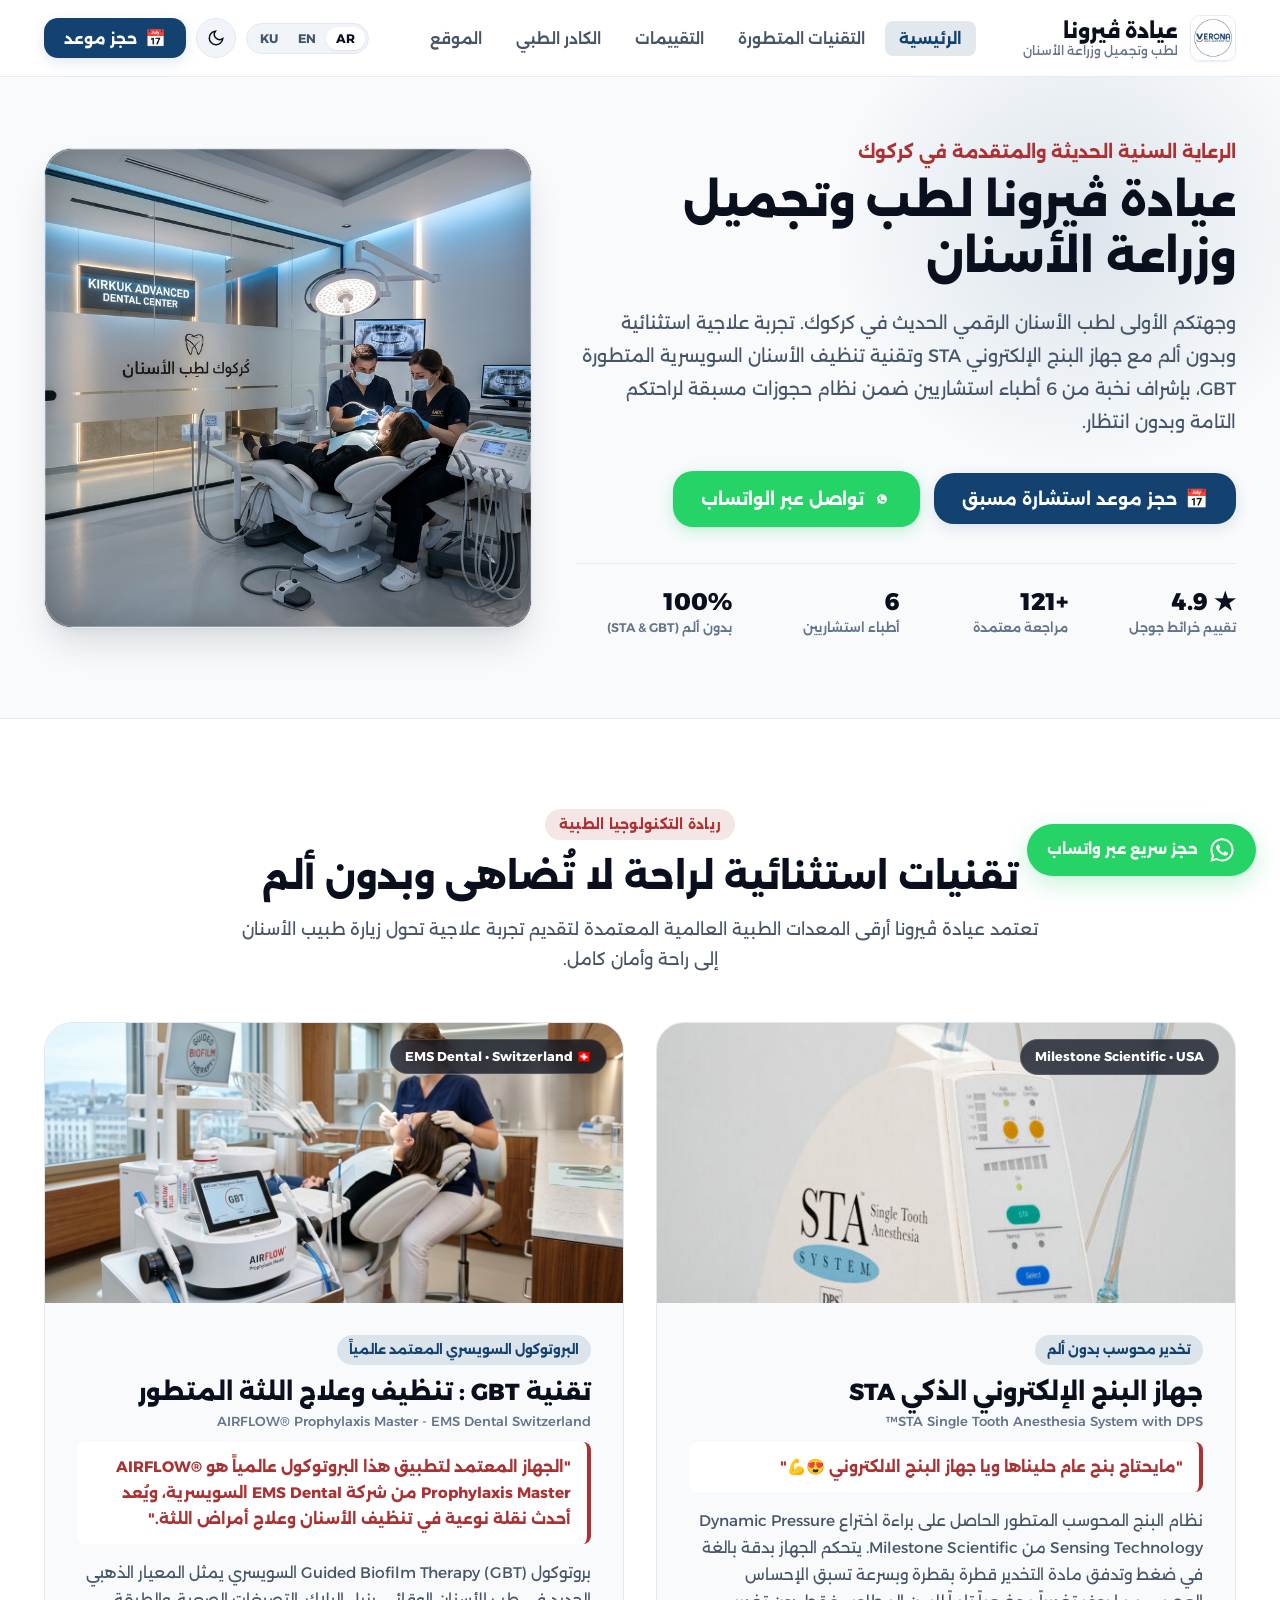
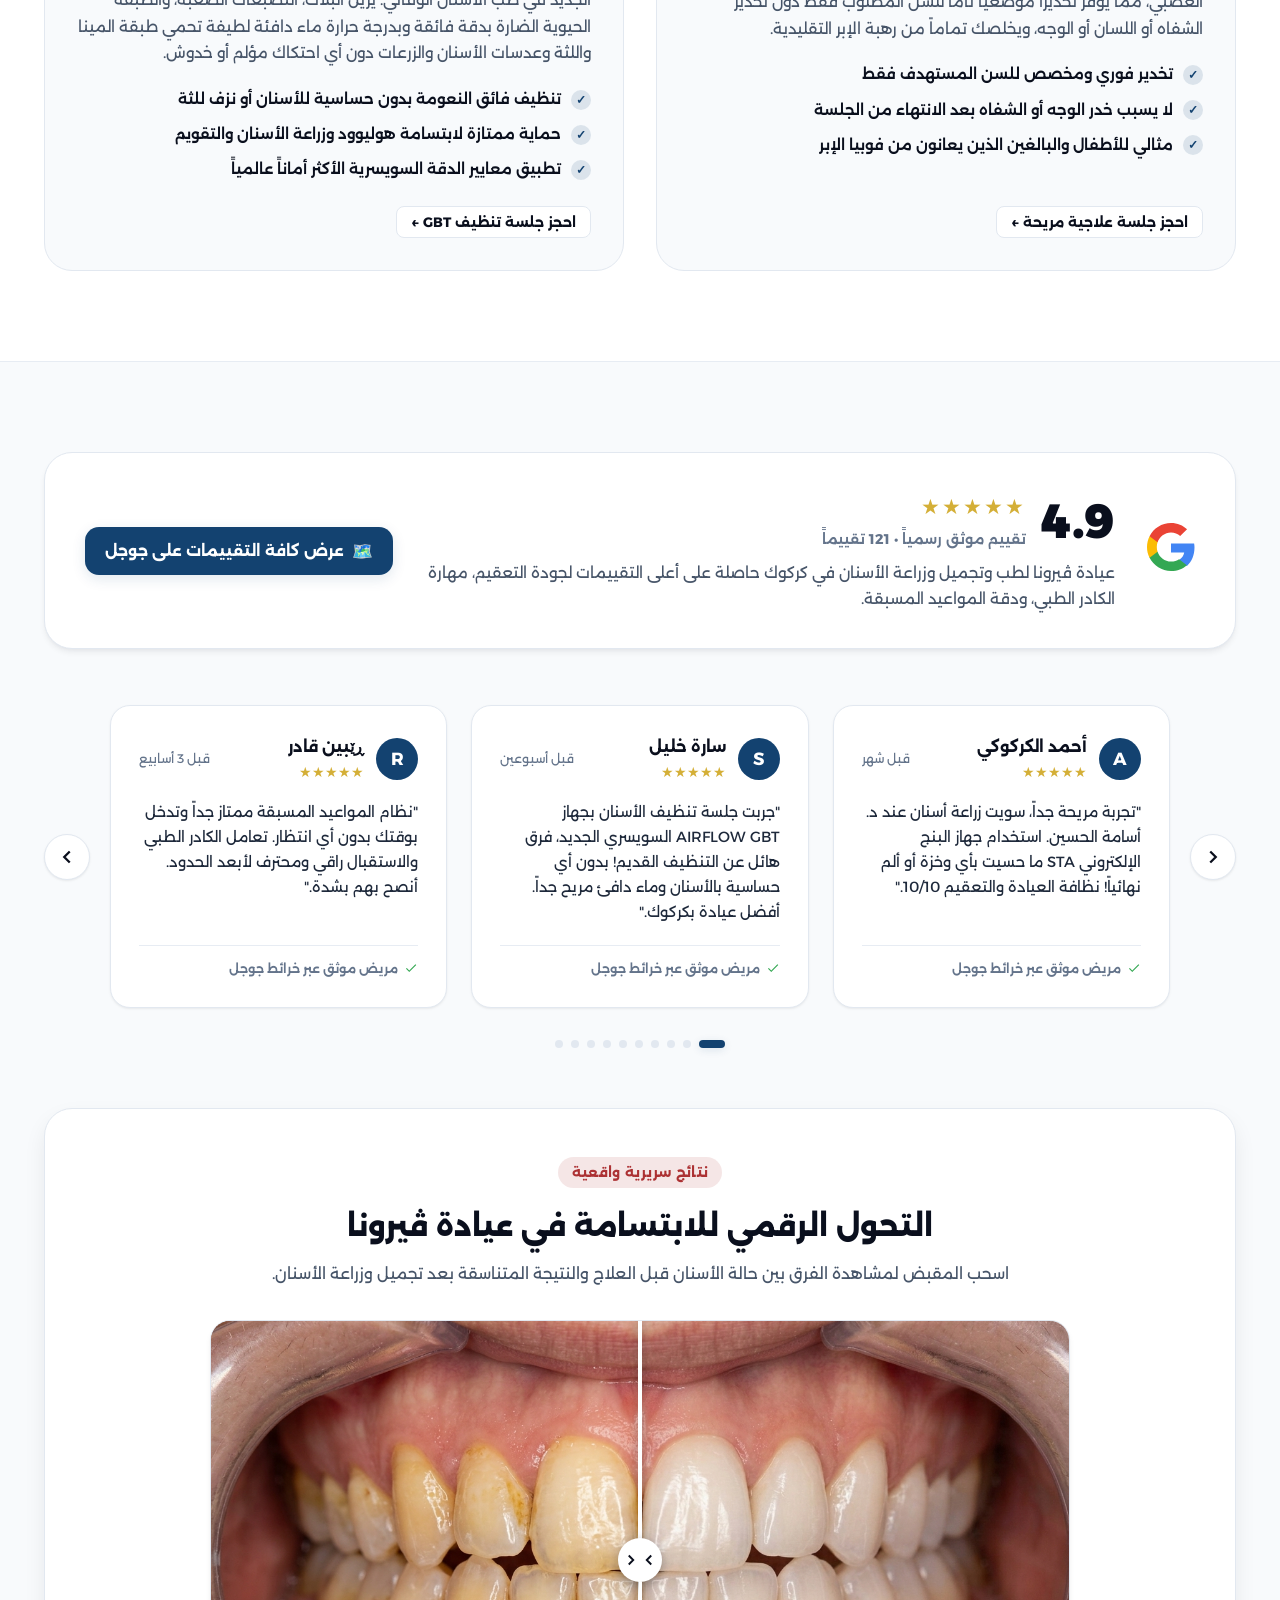
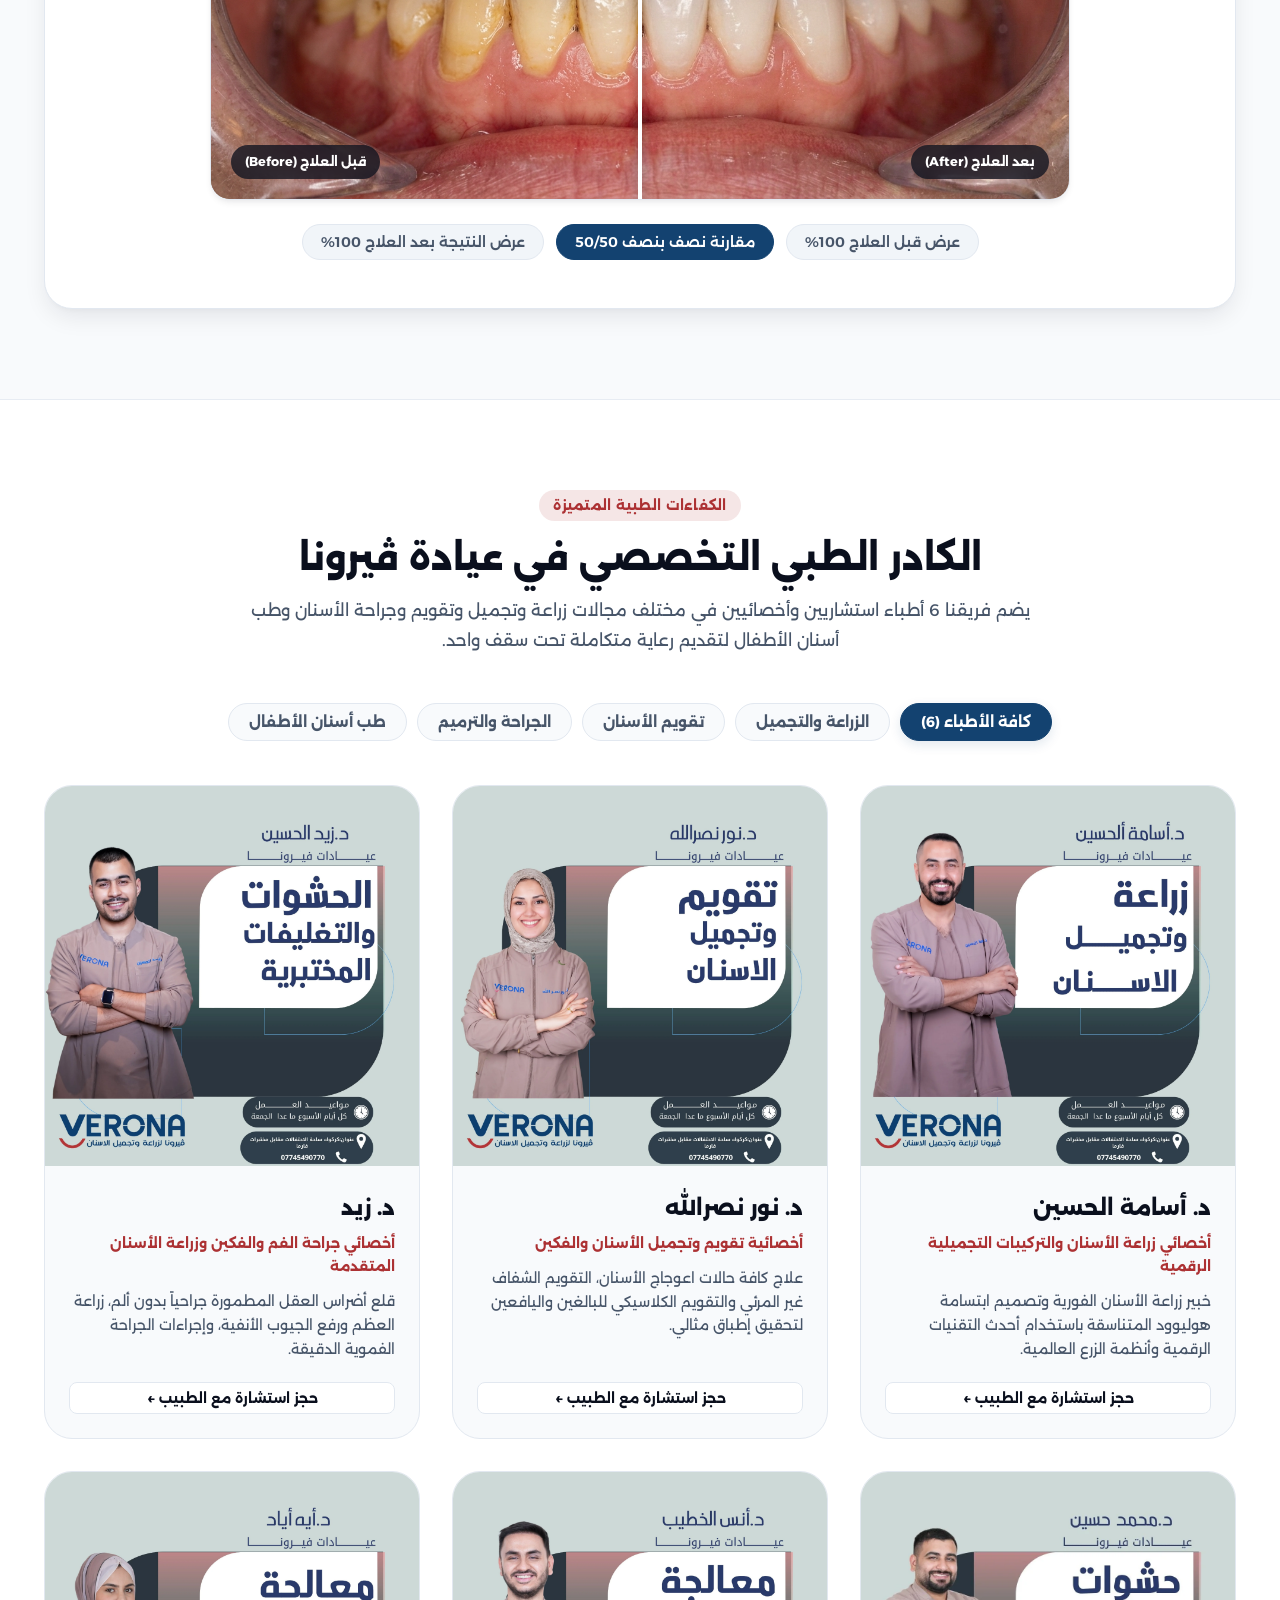
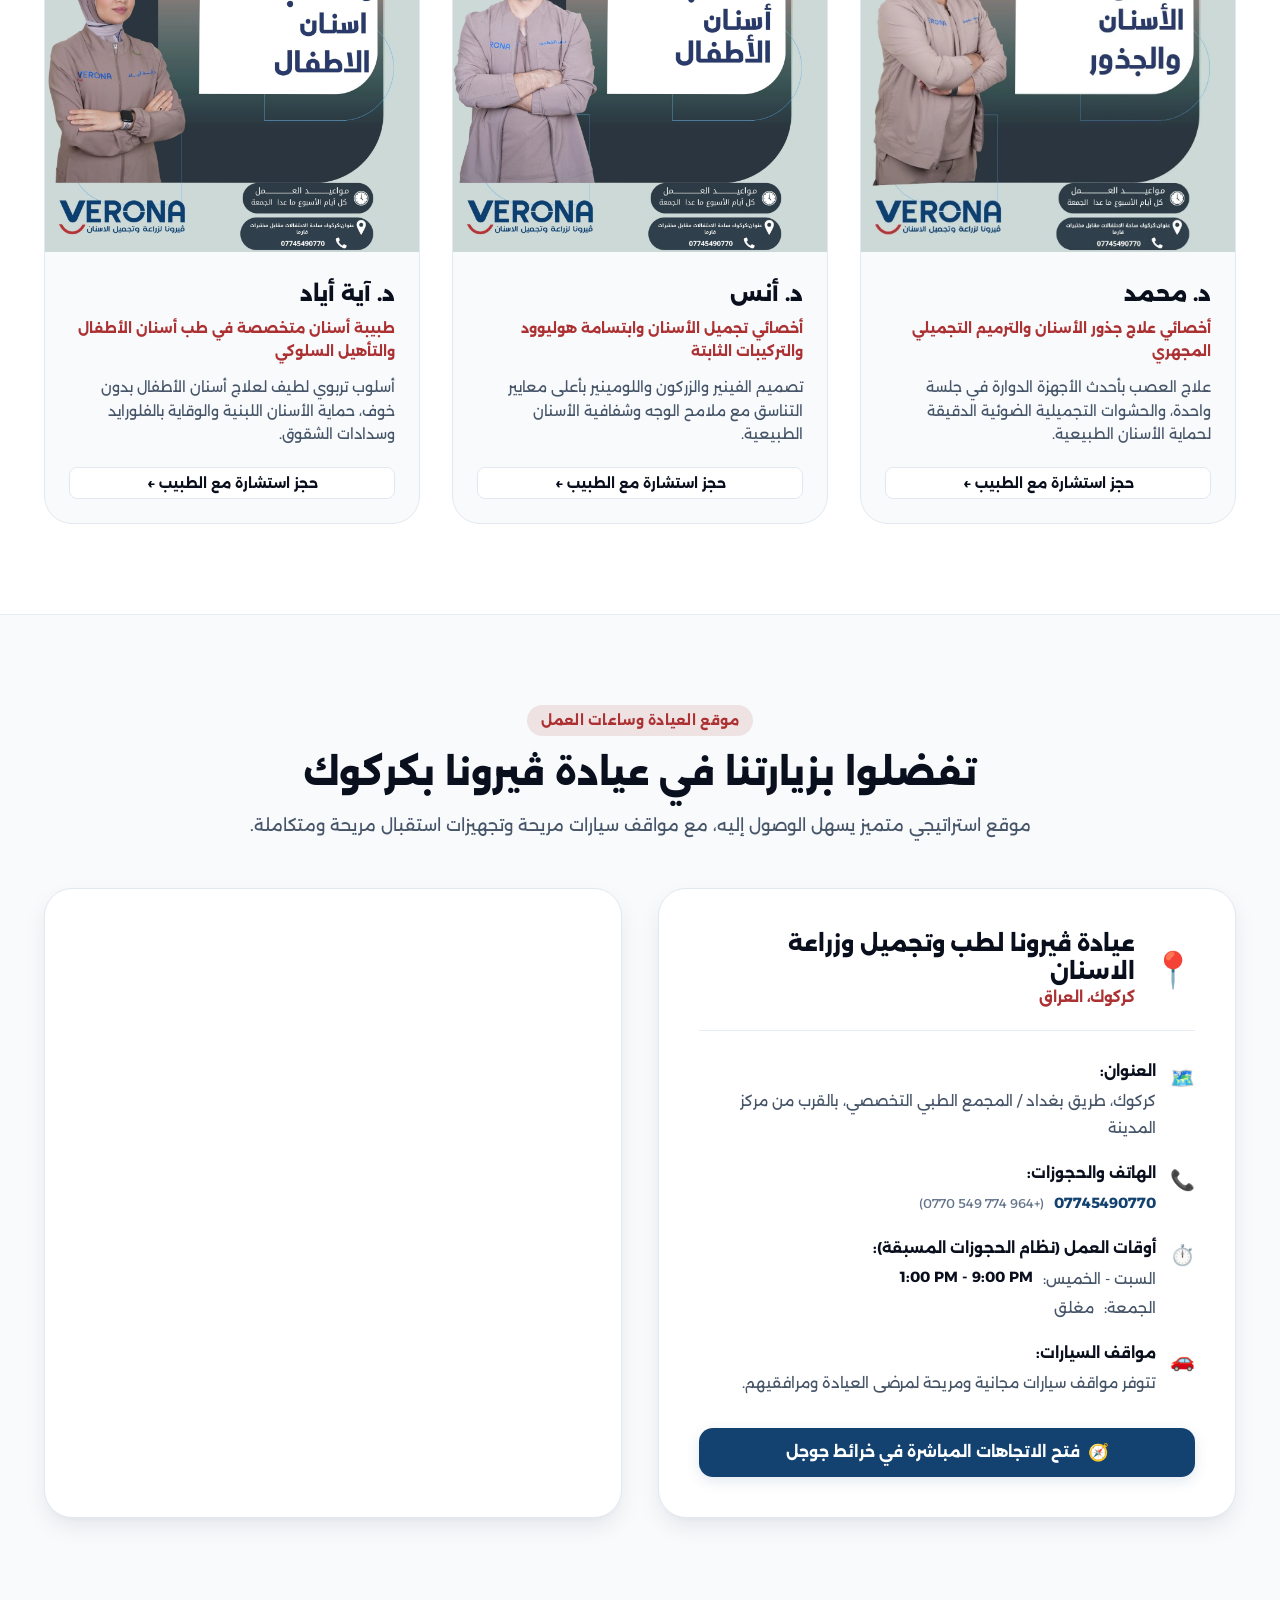
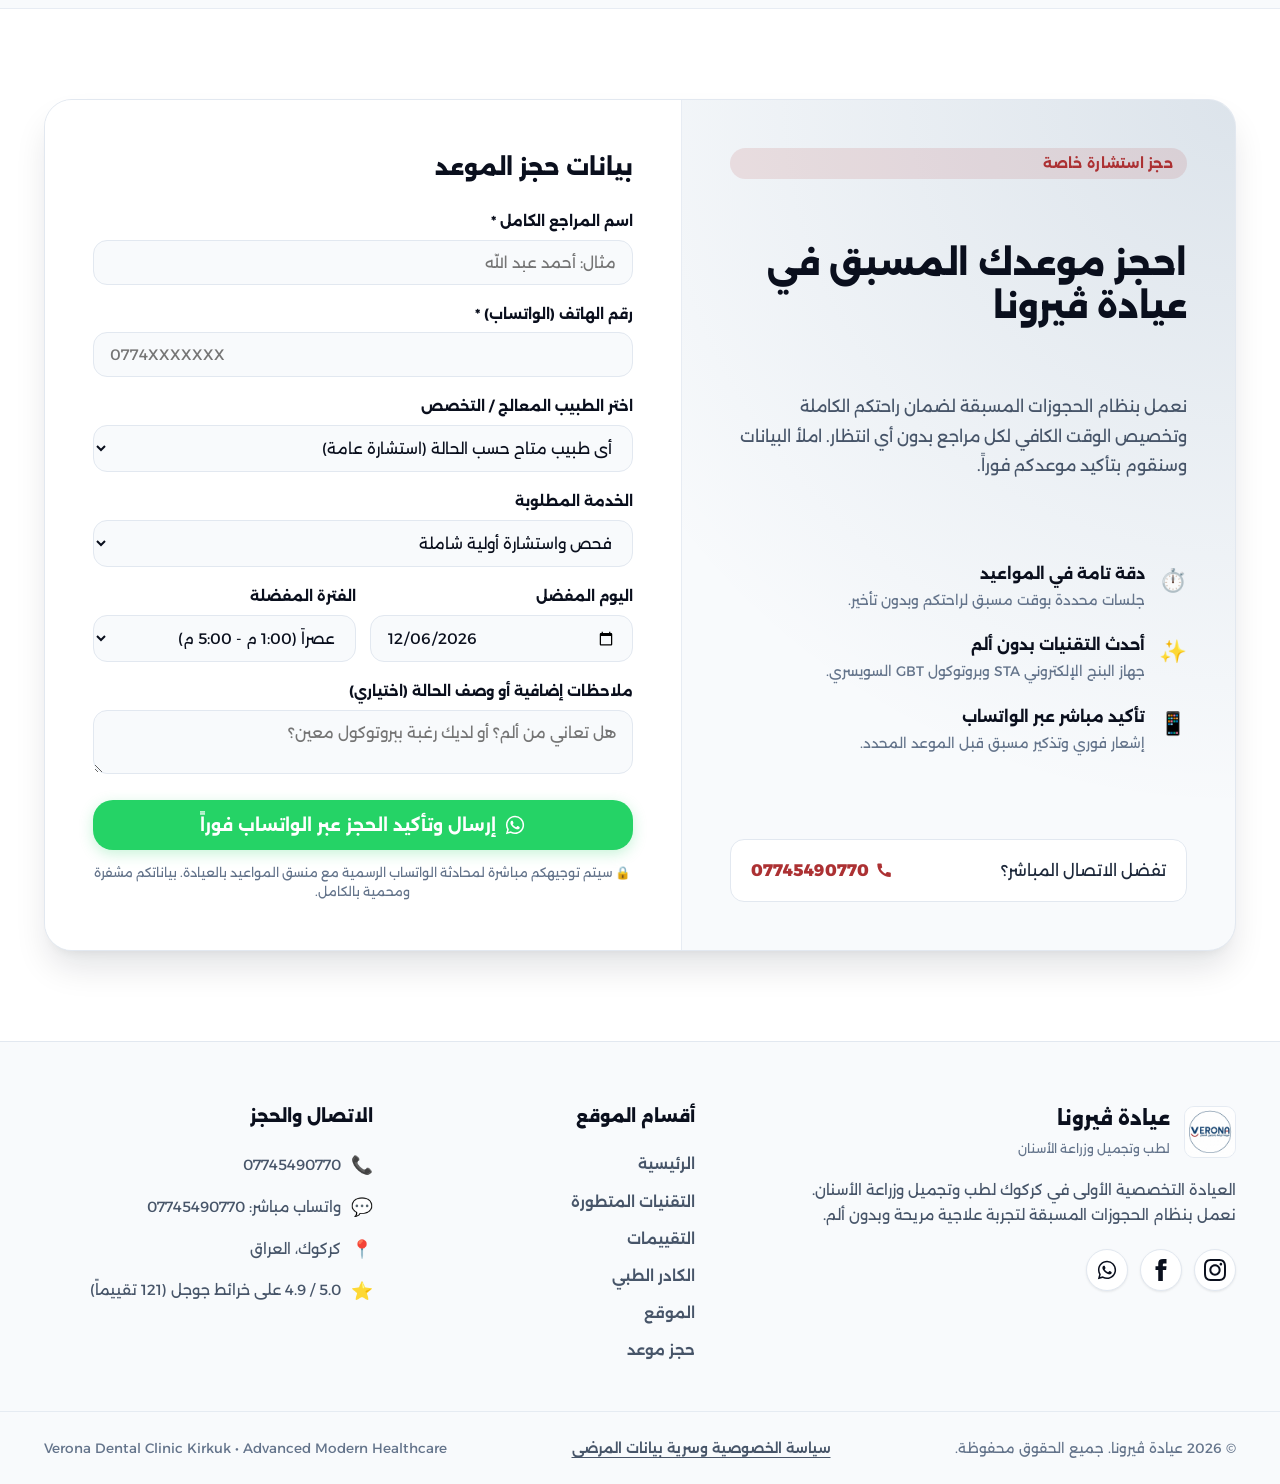
==== index.html @ 89aa74be "Initial commit: Verona Dental Clinic website with clean code and WebP staff assets" ====
<!DOCTYPE html>
<html lang="ar" dir="rtl" data-theme="light">

<head>
  <meta charset="UTF-8">
  <meta name="viewport" content="width=device-width, initial-scale=1.0, maximum-scale=5.0">
  <meta http-equiv="X-UA-Compatible" content="ie=edge">

  <title>عيادة ڤيرونا لطب وتجميل وزراعة الاسنان | كركوك | Verona Dental Clinic</title>
  <meta name="description"
    content="عيادة ڤيرونا التخصصية لطب وتجميل وزراعة الأسنان في كركوك. أحدث التقنيات العالمية: جهاز البنج الإلكتروني STA بدون ألم، وبروتوكول تنظيف الأسنان السويسري GBT AIRFLOW®. كادر استشاري يضم 6 أطباء.">
  <meta name="keywords"
    content="عيادة فيرونا, عيادة ڤيرونا, زراعة الاسنان كركوك, تجميل الاسنان كركوك, جهاز البنج الالكتروني STA, تنظيف الاسنان GBT, كركوك, Verona Dental Kirkuk">

  <meta property="og:title" content="عيادة ڤيرونا لطب وتجميل وزراعة الاسنان | كركوك">
  <meta property="og:description"
    content="وجهة التميز لطب وتجميل وزراعة الأسنان في كركوك بأحدث التقنيات السويسرية والأمريكية. تقييم 4.9 نجوم على خرائط جوجل.">
  <meta property="og:image" content="assets/logo-white-bg.jpg">
  <meta property="og:type" content="website">

  <link rel="icon" type="image/jpeg" href="assets/logo-white-bg.jpg">
  <link rel="apple-touch-icon" href="assets/logo-white-bg.jpg">

  <link rel="preconnect" href="https://fonts.googleapis.com">
  <link rel="preconnect" href="https://fonts.gstatic.com" crossorigin>
  <link
    href="https://fonts.googleapis.com/css2?family=Alexandria:wght@300;400;500;600;700;800&family=Cinzel:wght@600;700;800&family=Plus+Jakarta+Sans:wght@400;500;600;700;800&family=Vazirmatn:wght@300;400;500;600;700;800&display=swap"
    rel="stylesheet">

  <link rel="stylesheet" href="styles.css">
</head>

<body>

  <nav class="main-navbar" id="navbar">
    <div class="container navbar-container">
      
      <button type="button" class="brand-link" data-scroll="hero" aria-label="Verona Home">
        <img src="assets/logo-white-bg.jpg" alt="Verona Clinic Logo" class="brand-logo light-logo" width="46"
          height="46">
        <img src="assets/logo-black-bg.jpg" alt="Verona Clinic Logo" class="brand-logo dark-logo" width="46"
          height="46">
        <div class="brand-text">
          <span class="brand-name" data-i18n="brand_name">عيادة ڤيرونا</span>
          <span class="brand-subtitle" data-i18n="brand_tagline">لطب وتجميل وزراعة الأسنان</span>
        </div>
      </button>

      <div class="nav-menu" id="navMenu">
        <button type="button" class="nav-item active" data-scroll="hero" data-i18n="nav_home">الرئيسية</button>
        <button type="button" class="nav-item" data-scroll="tech" data-i18n="nav_tech">التقنيات المتطورة</button>
        <button type="button" class="nav-item" data-scroll="reviews" data-i18n="nav_reviews">التقييمات</button>
        <button type="button" class="nav-item" data-scroll="staff" data-i18n="nav_staff">الكادر الطبي</button>
        <button type="button" class="nav-item" data-scroll="location" data-i18n="nav_location">الموقع</button>
      </div>

      <div class="nav-actions">
        
        <div class="lang-switcher">
          <button type="button" class="lang-btn active" data-lang="ar" title="العربية">AR</button>
          <button type="button" class="lang-btn" data-lang="en" title="English">EN</button>
          <button type="button" class="lang-btn" data-lang="ku" title="کوردی سۆرانی">KU</button>
        </div>

        <button type="button" class="theme-toggle-btn" id="themeToggle" aria-label="Toggle Theme">
          <svg class="sun-icon" viewBox="0 0 24 24" fill="none" stroke="currentColor" stroke-width="2">
            <circle cx="12" cy="12" r="5"></circle>
            <line x1="12" y1="1" x2="12" y2="3"></line>
            <line x1="12" y1="21" x2="12" y2="23"></line>
            <line x1="4.22" y1="4.22" x2="5.64" y2="5.64"></line>
            <line x1="18.36" y1="18.36" x2="19.78" y2="19.78"></line>
            <line x1="1" y1="12" x2="3" y2="12"></line>
            <line x1="21" y1="12" x2="23" y2="12"></line>
            <line x1="4.22" y1="19.78" x2="5.64" y2="18.36"></line>
            <line x1="18.36" y1="5.64" x2="19.78" y2="4.22"></line>
          </svg>
          <svg class="moon-icon" viewBox="0 0 24 24" fill="none" stroke="currentColor" stroke-width="2">
            <path d="M21 12.79A9 9 0 1 1 11.21 3 7 7 0 0 0 21 12.79z"></path>
          </svg>
        </button>

        <button type="button" class="btn btn-primary nav-cta-btn" data-scroll="booking">
          <span class="btn-icon">📅</span>
          <span data-i18n="nav_book_btn">حجز موعد</span>
        </button>

        <button type="button" class="mobile-toggle-btn" id="mobileMenuBtn" aria-label="Open Navigation Menu">
          <span></span><span></span><span></span>
        </button>
      </div>
    </div>

    <div class="mobile-nav-drawer" id="mobileDrawer">
      <div class="mobile-nav-links">
        <button type="button" class="mobile-nav-item active" data-scroll="hero" data-i18n="nav_home">الرئيسية</button>
        <button type="button" class="mobile-nav-item" data-scroll="tech" data-i18n="nav_tech">التقنيات المتطورة</button>
        <button type="button" class="mobile-nav-item" data-scroll="reviews" data-i18n="nav_reviews">التقييمات</button>
        <button type="button" class="mobile-nav-item" data-scroll="staff" data-i18n="nav_staff">الكادر الطبي</button>
        <button type="button" class="mobile-nav-item" data-scroll="location" data-i18n="nav_location">الموقع</button>
        <button type="button" class="btn btn-primary mobile-cta-btn" data-scroll="booking" data-i18n="nav_book_btn">حجز
          موعد</button>
      </div>
    </div>
  </nav>

  <section class="hero-section" id="hero">
    <div class="hero-backdrop-glow"></div>
    <div class="container hero-container">
      <div class="hero-content">

        <h1 class="hero-title">
          <span class="title-sub" data-i18n="hero_title_sub">الرعاية السنية الحديثة في كركوك</span>
          <span class="title-main" data-i18n="hero_title_main">عيادة ڤيرونا لطب وتجميل وزراعة الأسنان</span>
        </h1>

        <p class="hero-lead" data-i18n="hero_lead">
          وجهتكم الأولى لطب الأسنان الرقمي الحديث في كركوك. تجربة علاجية استثنائية وبدون ألم مع جهاز البنج الإلكتروني
          STA وتقنية تنظيف الأسنان السويسرية المتطورة GBT، بإشراف نخبة من 6 أطباء استشاريين ضمن نظام حجوزات مسبقة
          لراحتكم التامة وبدون انتظار.
        </p>

        <div class="hero-cta-group">
          <button type="button" class="btn btn-primary btn-lg" data-scroll="booking">
            <span class="btn-icon">📅</span>
            <span data-i18n="hero_book_cta">حجز موعد استشارة مسبق</span>
          </button>
          <a href="https://wa.me/9647745490770?text=%D9%85%D8%B1%D8%AD%D8%A8%D8%A7%D9%8B%20%D8%B9%D9%8A%D8%A7%D8%AF%D8%A9%20%DA%A4%D9%8A%D8%B1%D9%88%D9%86%D8%A7%D8%8C%20%D8%A3%D9%88%D8%AF%20%D8%A7%D9%84%D8%A7%D8%B3%D8%AA%D9%81%D8%B3%D8%A7%D8%B1%20%D8%B9%D9%86%20%D8%AD%D8%AC%D8%B2%20%D9%85%D9%88%D8%B9%D8%AF"
            target="_blank" rel="noopener noreferrer" class="btn btn-whatsapp btn-lg">
            <svg viewBox="0 0 24 24" fill="currentColor" width="20" height="20">
              <path
                d="M12.031 6.172c-3.181 0-5.767 2.586-5.768 5.766-.001 1.298.38 2.27 1.019 3.287l-.582 2.128 2.182-.573c.978.58 1.911.928 3.145.929 3.178 0 5.767-2.587 5.768-5.766.001-3.187-2.575-5.77-5.764-5.771zm3.392 8.244c-.144.405-.837.774-1.17.824-.299.045-.677.063-1.092-.069-.252-.08-.575-.187-.988-.365-1.739-.751-2.874-2.502-2.961-2.617-.087-.116-.708-.94-.708-1.793s.448-1.273.607-1.446c.159-.173.346-.217.462-.217l.332.006c.106.005.249-.04.39.298.144.347.491 1.2.534 1.287.043.087.072.188.014.304-.058.116-.087.188-.173.289l-.26.304c-.087.086-.177.18-.076.354.101.174.449.741.964 1.201.662.591 1.221.774 1.394.86.174.086.275.072.376-.044.101-.116.433-.506.549-.68.116-.173.231-.145.39-.086s1.011.477 1.184.564.289.13.332.202c.043.073.043.419-.101.824z" />
            </svg>
            <span data-i18n="hero_whatsapp_cta">تواصل عبر الواتساب</span>
          </a>
        </div>

        <div class="hero-stats-strip">
          <div class="stat-badge">
            <span class="stat-value"><bdi dir="ltr">4.9 ★</bdi></span>
            <span class="stat-label" data-i18n="stat_google_rate">تقييم خرائط جوجل</span>
          </div>
          <div class="stat-badge">
            <span class="stat-value"><bdi dir="ltr">121+</bdi></span>
            <span class="stat-label" data-i18n="stat_reviews_count">مراجعة معتمدة</span>
          </div>
          <div class="stat-badge">
            <span class="stat-value"><bdi dir="ltr">6</bdi></span>
            <span class="stat-label" data-i18n="stat_consultants">أطباء استشاريين</span>
          </div>
          <div class="stat-badge">
            <span class="stat-value"><bdi dir="ltr">100%</bdi></span>
            <span class="stat-label" data-i18n="stat_painless">بدون ألم (STA & GBT)</span>
          </div>
        </div>
      </div>

      <div class="hero-visual">
        <div class="hero-image-wrapper hero-video-wrapper">
          <video id="heroVideo" class="hero-main-video" autoplay muted loop playsinline preload="auto"
            poster="assets/clinic-hero.jpg">
            <source src="Videos/Blog.mp4" type="video/mp4">
            متصفحك لا يدعم تشغيل الفيديو المباشر.
          </video>
          <div class="hero-video-overlay-glow"></div>
        </div>
      </div>
    </div>
  </section>

  <section class="medical-tech-section" id="tech">
    <div class="container">
      <div class="section-header text-center">
        <span class="section-tag" data-i18n="tech_tag">ريادة التكنولوجيا الطبية</span>
        <h2 class="section-title" data-i18n="tech_title">تقنيات استثنائية لراحة لا تُضاهى وبدون ألم</h2>
        <p class="section-subtitle" data-i18n="tech_desc">
          تعتمد عيادة ڤيرونا أرقى المعدات الطبية العالمية المعتمدة لتقديم تجربة علاجية تحول زيارة طبيب الأسنان إلى راحة
          وأمان كامل.
        </p>
      </div>

      <div class="tech-grid">
        
        <article class="tech-card">
          <div class="tech-card-image-wrap">
            <img src="assets/sta-brand-device.webp" alt="STA Single Tooth Anesthesia System - جهاز البنج الالكتروني"
              class="tech-card-img" loading="lazy">
            <div class="tech-card-badge">
              <span>Milestone Scientific • USA</span>
            </div>
          </div>
          <div class="tech-card-body">
            <div class="tech-badge-inline" data-i18n="tech_sta_tag">تخدير محوسب بدون ألم</div>
            <h3 class="tech-title">
              <span data-i18n="tech_sta_name">جهاز البنج الإلكتروني الذكي STA</span>
              <small class="tech-en-title">STA Single Tooth Anesthesia System with DPS™</small>
            </h3>
            <p class="tech-quote" data-i18n="tech_sta_quote">
              "مايحتاج بنج عام حليناها ويا جهاز البنج الالكتروني 😍💪"
            </p>
            <p class="tech-text" data-i18n="tech_sta_desc">
              نظام البنج المحوسب المتطور الحاصل على براءة اختراع Dynamic Pressure Sensing Technology من Milestone
              Scientific. يتحكم الجهاز بدقة بالغة في ضغط وتدفق مادة التخدير قطرة بقطرة وبسرعة تسبق الإحساس العصبي، مما
              يوفر تخديراً موضعياً تاماً للسن المطلوب فقط دون تخدير الشفاه أو اللسان أو الوجه، ويخلصك تماماً من رهبة
              الإبر التقليدية.
            </p>
            <ul class="tech-benefits">
              <li>
                <span class="benefit-icon">✓</span>
                <span data-i18n="tech_sta_b1">تخدير فوري ومخصص للسن المستهدف فقط</span>
              </li>
              <li>
                <span class="benefit-icon">✓</span>
                <span data-i18n="tech_sta_b2">لا يسبب خدر الوجه أو الشفاه بعد الانتهاء من الجلسة</span>
              </li>
              <li>
                <span class="benefit-icon">✓</span>
                <span data-i18n="tech_sta_b3">مثالي للأطفال والبالغين الذين يعانون من فوبيا الإبر</span>
              </li>
            </ul>
            <div class="tech-card-footer">
              <button type="button" class="btn btn-outline btn-sm" data-scroll="booking"
                data-i18n="btn_book_device_session">
                احجز جلسة علاجية مريحة &larr;
              </button>
            </div>
          </div>
        </article>

        <article class="tech-card">
          <div class="tech-card-image-wrap">
            <img src="assets/ems-airflow-gbt.jpg"
              alt="EMS Dental AIRFLOW Prophylaxis Master - Guided Biofilm Therapy GBT" class="tech-card-img"
              loading="lazy">
            <div class="tech-card-badge">
              <span>EMS Dental • Switzerland 🇨🇭</span>
            </div>
          </div>
          <div class="tech-card-body">
            <div class="tech-badge-inline" data-i18n="tech_gbt_tag">البروتوكول السويسري المعتمد عالمياً</div>
            <h3 class="tech-title">
              <span data-i18n="tech_gbt_name">تقنية GBT : تنظيف وعلاج اللثة المتطور</span>
              <small class="tech-en-title">AIRFLOW® Prophylaxis Master - EMS Dental Switzerland</small>
            </h3>
            <p class="tech-quote" data-i18n="tech_gbt_quote">
              "الجهاز المعتمد لتطبيق هذا البروتوكول عالمياً هو AIRFLOW® Prophylaxis Master من شركة EMS Dental السويسرية،
              ويُعد أحدث نقلة نوعية في تنظيف الأسنان وعلاج أمراض اللثة."
            </p>
            <p class="tech-text" data-i18n="tech_gbt_desc">
              بروتوكول Guided Biofilm Therapy (GBT) السويسري يمثل المعيار الذهبي الجديد في طب الأسنان الوقائي. يزيل
              البلاك، التصبغات الصعبة، والطبقة الحيوية الضارة بدقة فائقة وبدرجة حرارة ماء دافئة لطيفة تحمي طبقة المينا
              واللثة وعدسات الأسنان والزرعات دون أي احتكاك مؤلم أو خدوش.
            </p>
            <ul class="tech-benefits">
              <li>
                <span class="benefit-icon">✓</span>
                <span data-i18n="tech_gbt_b1">تنظيف فائق النعومة بدون حساسية للأسنان أو نزف للثة</span>
              </li>
              <li>
                <span class="benefit-icon">✓</span>
                <span data-i18n="tech_gbt_b2">حماية ممتازة لابتسامة هوليوود وزراعة الأسنان والتقويم</span>
              </li>
              <li>
                <span class="benefit-icon">✓</span>
                <span data-i18n="tech_gbt_b3">تطبيق معايير الدقة السويسرية الأكثر أماناً عالمياً</span>
              </li>
            </ul>
            <div class="tech-card-footer">
              <button type="button" class="btn btn-outline btn-sm" data-scroll="booking"
                data-i18n="btn_book_gbt_session">
                احجز جلسة تنظيف GBT &larr;
              </button>
            </div>
          </div>
        </article>
      </div>
    </div>
  </section>

  <section class="reviews-section" id="reviews">
    <div class="container">

      <div class="google-rating-banner">
        <div class="google-banner-logo">
          <svg viewBox="0 0 24 24" width="48" height="48">
            <path fill="#4285F4"
              d="M23.745 12.27c0-.7-.06-1.4-.19-2.07H12v4.51h6.6c-.29 1.52-1.14 2.8-2.4 3.65v3h3.88c2.27-2.09 3.665-5.17 3.665-9.09z" />
            <path fill="#34A853"
              d="M12 24c3.24 0 5.95-1.08 7.93-2.91l-3.88-3c-1.08.72-2.45 1.16-4.05 1.16-3.12 0-5.77-2.1-6.72-4.93H1.28v3.09C3.27 21.3 7.35 24 12 24z" />
            <path fill="#FBBC05"
              d="M5.28 14.32c-.25-.72-.38-1.49-.38-2.32s.13-1.6.38-2.32V6.59H1.28C.46 8.21 0 10.05 0 12s.46 3.79 1.28 5.41l4-3.09z" />
            <path fill="#EA4335"
              d="M12 4.75c1.77 0 3.35.61 4.6 1.8l3.42-3.42C17.95 1.19 15.24 0 12 0 7.35 0 3.27 2.7 1.28 6.59l4 3.09c.95-2.83 3.6-4.93 6.72-4.93z" />
          </svg>
        </div>
        <div class="google-banner-info">
          <div class="google-score-line">
            <span class="huge-score"><bdi dir="ltr">4.9</bdi></span>
            <div class="score-stars-col">
              <div class="stars-gold">★★★★★</div>
              <span class="score-meta">
                <span data-i18n="google_map_verified">تقييم موثق رسمياً</span> •
                <strong class="bdi-num"><bdi dir="ltr">121</bdi></strong> <span data-i18n="reviews_word">تقييماً</span>
              </span>
            </div>
          </div>
          <p class="google-banner-text" data-i18n="google_banner_text">
            عيادة ڤيرونا لطب وتجميل وزراعة الأسنان في كركوك حاصلة على أعلى التقييمات لجودة التعقيم، مهارة الكادر الطبي،
            ودقة المواعيد المسبقة.
          </p>
        </div>
        <div class="google-banner-action">
          <a href="https://www.google.com/maps/place/%D8%B9%D9%8A%D8%A7%D8%AF%D8%A9+%DA%A4%D9%8A%D8%B1%D9%88%D9%86%D8%A7+%D9%84%D8%B7%D8%A8+%D9%88+%D8%AA%D8%AC%D9%85%D9%8A%D9%84+%D9%88+%D8%B2%D8%B1%D8%A7%D8%B9%D8%A9+%D8%A7%D9%84%D8%A7%D8%B3%D9%86%D8%A7%D9%86%E2%80%AD/@35.4289309,44.3629447,17z/data=!3m1!4b1!4m6!3m5!1s0x1554d797b5e53797:0x9507788a23d69f08!8m2!3d35.4289309!4d44.3629447!16s%2Fg%2F11sc1wsrzy?authuser=1&entry=ttu&g_ep=EgoyMDI2MTAyMC4wIKXMDSoASAFQAw%3D%3D"
            target="_blank" rel="noopener noreferrer" class="btn btn-primary">
            <span class="btn-icon">🗺️</span>
            <span data-i18n="btn_view_google_reviews">عرض كافة التقييمات على جوجل</span>
          </a>
        </div>
      </div>

      <div class="reviews-carousel-wrapper">
        <button type="button" class="carousel-arrow carousel-arrow-prev" id="prevReviewBtn" aria-label="التقييم السابق">
          <svg viewBox="0 0 24 24" width="22" height="22" fill="none" stroke="currentColor" stroke-width="2.5">
            <polyline points="9 18 15 12 9 6"></polyline>
          </svg>
        </button>

        <div class="reviews-carousel-track-container" id="reviewsTrackContainer">
          <div class="reviews-carousel-track" id="reviewsCarouselTrack">

            <article class="review-card">
              <div class="review-card-header">
                <div class="review-author">
                  <div class="review-avatar">A</div>
                  <div>
                    <h4 class="author-name" data-i18n="rev_name_1">أحمد الكركوكي</h4>
                    <div class="review-stars">★★★★★</div>
                  </div>
                </div>
                <span class="review-date" data-i18n="rev_date_1">قبل شهر</span>
              </div>
              <p class="review-body" data-i18n="rev_text_1">
                "تجربة مريحة جداً، سويت زراعة أسنان عند د. أسامة الحسين. استخدام جهاز البنج الإلكتروني STA ما حسيت بأي
                وخزة أو ألم نهائياً! نظافة العيادة والتعقيم 10/10."
              </p>
              <div class="review-badge-verified">
                <svg viewBox="0 0 24 24" width="14" height="14" fill="#34A853">
                  <path d="M9 16.17L4.83 12l-1.42 1.41L9 19 21 7l-1.41-1.41z" />
                </svg>
                <span data-i18n="verified_patient">مريض موثق عبر خرائط جوجل</span>
              </div>
            </article>

            <article class="review-card">
              <div class="review-card-header">
                <div class="review-author">
                  <div class="review-avatar">S</div>
                  <div>
                    <h4 class="author-name" data-i18n="rev_name_2">سارة خليل</h4>
                    <div class="review-stars">★★★★★</div>
                  </div>
                </div>
                <span class="review-date" data-i18n="rev_date_2">قبل أسبوعين</span>
              </div>
              <p class="review-body" data-i18n="rev_text_2">
                "جربت جلسة تنظيف الأسنان بجهاز AIRFLOW GBT السويسري الجديد، فرق هائل عن التنظيف القديم! بدون أي حساسية
                بالأسنان وماء دافئ مريح جداً. أفضل عيادة بكركوك."
              </p>
              <div class="review-badge-verified">
                <svg viewBox="0 0 24 24" width="14" height="14" fill="#34A853">
                  <path d="M9 16.17L4.83 12l-1.42 1.41L9 19 21 7l-1.41-1.41z" />
                </svg>
                <span data-i18n="verified_patient">مريض موثق عبر خرائط جوجل</span>
              </div>
            </article>

            <article class="review-card">
              <div class="review-card-header">
                <div class="review-author">
                  <div class="review-avatar">R</div>
                  <div>
                    <h4 class="author-name" data-i18n="rev_name_3">ڕێبین قادر</h4>
                    <div class="review-stars">★★★★★</div>
                  </div>
                </div>
                <span class="review-date" data-i18n="rev_date_3">قبل 3 أسابيع</span>
              </div>
              <p class="review-body" data-i18n="rev_text_3">
                "نظام المواعيد المسبقة ممتاز جداً وتدخل بوقتك بدون أي انتظار. تعامل الكادر الطبي والاستقبال راقي ومحترف
                لأبعد الحدود. أنصح بهم بشدة."
              </p>
              <div class="review-badge-verified">
                <svg viewBox="0 0 24 24" width="14" height="14" fill="#34A853">
                  <path d="M9 16.17L4.83 12l-1.42 1.41L9 19 21 7l-1.41-1.41z" />
                </svg>
                <span data-i18n="verified_patient">مريض موثق عبر خرائط جوجل</span>
              </div>
            </article>

            <article class="review-card">
              <div class="review-card-header">
                <div class="review-author">
                  <div class="review-avatar">H</div>
                  <div>
                    <h4 class="author-name" data-i18n="rev_name_4">د. هديل البياتي</h4>
                    <div class="review-stars">★★★★★</div>
                  </div>
                </div>
                <span class="review-date" data-i18n="rev_date_4">قبل شهر</span>
              </div>
              <p class="review-body" data-i18n="rev_text_4">
                "سويت تيجان زركون وعدسات تجميلية، النتيجة طبيعية للغاية وتطابق لون الأسنان الحقيقي بدون مبالغة أو بروز.
                إتقان ودقة عالية جداً."
              </p>
              <div class="review-badge-verified">
                <svg viewBox="0 0 24 24" width="14" height="14" fill="#34A853">
                  <path d="M9 16.17L4.83 12l-1.42 1.41L9 19 21 7l-1.41-1.41z" />
                </svg>
                <span data-i18n="verified_patient">مريض موثق عبر خرائط جوجل</span>
              </div>
            </article>

            <article class="review-card">
              <div class="review-card-header">
                <div class="review-author">
                  <div class="review-avatar">S</div>
                  <div>
                    <h4 class="author-name" data-i18n="rev_name_5">شوان محمد</h4>
                    <div class="review-stars">★★★★★</div>
                  </div>
                </div>
                <span class="review-date" data-i18n="rev_date_5">قبل شهرين</span>
              </div>
              <p class="review-body" data-i18n="rev_text_5">
                "علاج عصب لضرس معقد عند د. محمد بجلسة واحدة وبدون أي إحساس بالألم. أجهزة دقيقة وأشعة حديثة وتوضيح كامل
                للحالة قبل البدء."
              </p>
              <div class="review-badge-verified">
                <svg viewBox="0 0 24 24" width="14" height="14" fill="#34A853">
                  <path d="M9 16.17L4.83 12l-1.42 1.41L9 19 21 7l-1.41-1.41z" />
                </svg>
                <span data-i18n="verified_patient">مريض موثق عبر خرائط جوجل</span>
              </div>
            </article>

            <article class="review-card">
              <div class="review-card-header">
                <div class="review-author">
                  <div class="review-avatar">M</div>
                  <div>
                    <h4 class="author-name" data-i18n="rev_name_6">مريم الجبوري</h4>
                    <div class="review-stars">★★★★★</div>
                  </div>
                </div>
                <span class="review-date" data-i18n="rev_date_6">قبل 3 أسابيع</span>
              </div>
              <p class="review-body" data-i18n="rev_text_6">
                "أخذت بنتي لعند دكتورة آية لأسنان الأطفال، أسلوبها هادئ ومحبب جداً وخلا بنتي تتعالج بدون خوف أو بكاء.
                شكراً عيادة ڤيرونا على كادركم المميز."
              </p>
              <div class="review-badge-verified">
                <svg viewBox="0 0 24 24" width="14" height="14" fill="#34A853">
                  <path d="M9 16.17L4.83 12l-1.42 1.41L9 19 21 7l-1.41-1.41z" />
                </svg>
                <span data-i18n="verified_patient">مريض موثق عبر خرائط جوجل</span>
              </div>
            </article>

            <article class="review-card">
              <div class="review-card-header">
                <div class="review-author">
                  <div class="review-avatar">O</div>
                  <div>
                    <h4 class="author-name" data-i18n="rev_name_7">عمر طارق</h4>
                    <div class="review-stars">★★★★★</div>
                  </div>
                </div>
                <span class="review-date" data-i18n="rev_date_7">قبل شهر</span>
              </div>
              <p class="review-body" data-i18n="rev_text_7">
                "قلع جراحي لضرس عقل مدفون عند د. زيد، ما حسيت بشيء واستغرقت العملية وقت قياسي بدون أي ورم بعد الجلسة.
                كادر استشاري يستحق الثقة."
              </p>
              <div class="review-badge-verified">
                <svg viewBox="0 0 24 24" width="14" height="14" fill="#34A853">
                  <path d="M9 16.17L4.83 12l-1.42 1.41L9 19 21 7l-1.41-1.41z" />
                </svg>
                <span data-i18n="verified_patient">مريض موثق عبر خرائط جوجل</span>
              </div>
            </article>

            <article class="review-card">
              <div class="review-card-header">
                <div class="review-author">
                  <div class="review-avatar">Z</div>
                  <div>
                    <h4 class="author-name" data-i18n="rev_name_8">ژیان عەلی</h4>
                    <div class="review-stars">★★★★★</div>
                  </div>
                </div>
                <span class="review-date" data-i18n="rev_date_8">قبل أسبوعين</span>
              </div>
              <p class="review-body" data-i18n="rev_text_8">
                "ڕێکخستنەوەی دانەکانم بە تەلی شەفاف لای دکتۆرە نور، لە ٤ مانگدا گۆڕانکاری گەورەم بینی. مامەڵە و
                خزمەتگوزاری سەردەمیانە و نموونەییە."
              </p>
              <div class="review-badge-verified">
                <svg viewBox="0 0 24 24" width="14" height="14" fill="#34A853">
                  <path d="M9 16.17L4.83 12l-1.42 1.41L9 19 21 7l-1.41-1.41z" />
                </svg>
                <span data-i18n="verified_patient">مريض موثق عبر خرائط جوجل</span>
              </div>
            </article>

            <article class="review-card">
              <div class="review-card-header">
                <div class="review-author">
                  <div class="review-avatar">M</div>
                  <div>
                    <h4 class="author-name" data-i18n="rev_name_9">مصطفى النعيمي</h4>
                    <div class="review-stars">★★★★★</div>
                  </div>
                </div>
                <span class="review-date" data-i18n="rev_date_9">قبل شهرين</span>
              </div>
              <p class="review-body" data-i18n="rev_text_9">
                "أهم نقطة بالنسبة لي كانت التعقيم. أجهزة التعقيم الحديثة وتغليف الأدوات أمام المراجع تعطي راحة نفسية
                واطمئنان كامل. مستوى عالمي بكركوك."
              </p>
              <div class="review-badge-verified">
                <svg viewBox="0 0 24 24" width="14" height="14" fill="#34A853">
                  <path d="M9 16.17L4.83 12l-1.42 1.41L9 19 21 7l-1.41-1.41z" />
                </svg>
                <span data-i18n="verified_patient">مريض موثق عبر خرائط جوجل</span>
              </div>
            </article>

            <article class="review-card">
              <div class="review-card-header">
                <div class="review-author">
                  <div class="review-avatar">D</div>
                  <div>
                    <h4 class="author-name" data-i18n="rev_name_10">دیلان بەرزان</h4>
                    <div class="review-stars">★★★★★</div>
                  </div>
                </div>
                <span class="review-date" data-i18n="rev_date_10">قبل شهر</span>
              </div>
              <p class="review-body" data-i18n="rev_text_10">
                "دیزاینی زەردەخەنەی هۆلیوود لای د. ئەنەس، بەڕاستی زۆر سروشتی و بێ کێشەیە. هەمووان دەپرسن لە کوێ چاکم
                کردووە! سوپاس بۆ ماندووبوونتان."
              </p>
              <div class="review-badge-verified">
                <svg viewBox="0 0 24 24" width="14" height="14" fill="#34A853">
                  <path d="M9 16.17L4.83 12l-1.42 1.41L9 19 21 7l-1.41-1.41z" />
                </svg>
                <span data-i18n="verified_patient">مريض موثق عبر خرائط جوجل</span>
              </div>
            </article>

            <article class="review-card">
              <div class="review-card-header">
                <div class="review-author">
                  <div class="review-avatar">K</div>
                  <div>
                    <h4 class="author-name" data-i18n="rev_name_11">كرار حيدر</h4>
                    <div class="review-stars">★★★★★</div>
                  </div>
                </div>
                <span class="review-date" data-i18n="rev_date_11">قبل 3 أسابيع</span>
              </div>
              <p class="review-body" data-i18n="rev_text_11">
                "حجزت عن طريق الواتساب وتم الرد وتحديد الموعد خلال دقائق. الدخول بالموعد تماماً ومتابعة بعد العلاج
                للاطمئنان على الحالة. عيادة محترفة بكل المقاييس."
              </p>
              <div class="review-badge-verified">
                <svg viewBox="0 0 24 24" width="14" height="14" fill="#34A853">
                  <path d="M9 16.17L4.83 12l-1.42 1.41L9 19 21 7l-1.41-1.41z" />
                </svg>
                <span data-i18n="verified_patient">مريض موثق عبر خرائط جوجل</span>
              </div>
            </article>

            <article class="review-card">
              <div class="review-card-header">
                <div class="review-author">
                  <div class="review-avatar">N</div>
                  <div>
                    <h4 class="author-name" data-i18n="rev_name_12">نور الهدى</h4>
                    <div class="review-stars">★★★★★</div>
                  </div>
                </div>
                <span class="review-date" data-i18n="rev_date_12">قبل 4 أسابيع</span>
              </div>
              <p class="review-body" data-i18n="rev_text_12">
                "عندي فوبيا شديدة من إبر البنج، لكن جهاز البنج الإلكتروني عندهم غير فكرتي تماماً! ما حسيت بأي شيء أبداً
                وتخدر السن بدون خدر الشفاه. تجربة ممتازة."
              </p>
              <div class="review-badge-verified">
                <svg viewBox="0 0 24 24" width="14" height="14" fill="#34A853">
                  <path d="M9 16.17L4.83 12l-1.42 1.41L9 19 21 7l-1.41-1.41z" />
                </svg>
                <span data-i18n="verified_patient">مريض موثق عبر خرائط جوجل</span>
              </div>
            </article>

          </div>
        </div>

        <button type="button" class="carousel-arrow carousel-arrow-next" id="nextReviewBtn" aria-label="التقييم التالي">
          <svg viewBox="0 0 24 24" width="22" height="22" fill="none" stroke="currentColor" stroke-width="2.5">
            <polyline points="15 18 9 12 15 6"></polyline>
          </svg>
        </button>
      </div>

      <div class="reviews-carousel-dots" id="reviewsCarouselDots"></div>

      <div class="transformation-wrapper">
        <div class="transformation-header text-center">
          <span class="section-tag" data-i18n="smile_tag">نتائج سريرية واقعية</span>
          <h3 class="transformation-title" data-i18n="smile_title">التحول الرقمي للابتسامة في عيادة ڤيرونا</h3>
          <p class="transformation-sub" data-i18n="smile_sub">
            اسحب المقبض لمشاهدة الفرق بين حالة الأسنان قبل العلاج والنتيجة المتناسقة بعد تجميل وزراعة الأسنان.
          </p>
        </div>

        <div class="comparison-container" id="comparisonSlider">
          
          <img src="assets/after-smile.jpg" alt="After Smile Transformation Verona" class="comparison-img img-after"
            loading="lazy">
          <span class="comparison-label label-after" data-i18n="label_after">بعد العلاج (After)</span>

          <div class="comparison-clipped" id="clippedBefore">
            <img src="assets/before-smile.jpg" alt="Before Smile Verona" class="comparison-img img-before"
              loading="lazy">
            <span class="comparison-label label-before" data-i18n="label_before">قبل العلاج (Before)</span>
          </div>

          <div class="comparison-handle" id="sliderHandle">
            <div class="handle-line"></div>
            <div class="handle-knob">
              <svg viewBox="0 0 24 24" width="18" height="18" fill="none" stroke="currentColor" stroke-width="2.5">
                <polyline points="15 18 9 12 15 6"></polyline>
              </svg>
              <svg viewBox="0 0 24 24" width="18" height="18" fill="none" stroke="currentColor" stroke-width="2.5">
                <polyline points="9 18 15 12 9 6"></polyline>
              </svg>
            </div>
            <div class="handle-line"></div>
          </div>
        </div>

        <div class="comparison-presets">
          <button type="button" class="preset-btn" data-val="15" data-i18n="preset_before">عرض قبل العلاج 100%</button>
          <button type="button" class="preset-btn active" data-val="50" data-i18n="preset_split">مقارنة نصف بنصف
            50/50</button>
          <button type="button" class="preset-btn" data-val="85" data-i18n="preset_after">عرض النتيجة بعد العلاج
            100%</button>
        </div>
      </div>
    </div>
  </section>

  <section class="staff-section" id="staff">
    <div class="container">
      <div class="section-header text-center">
        <span class="section-tag" data-i18n="staff_tag">الكفاءات الطبية المتميزة</span>
        <h2 class="section-title" data-i18n="staff_title">الكادر الطبي التخصصي في عيادة ڤيرونا</h2>
        <p class="section-subtitle" data-i18n="staff_desc">
          يضم فريقنا 6 أطباء استشاريين وأخصائيين في مختلف مجالات زراعة وتجميل وتقويم وجراحة الأسنان وطب أسنان الأطفال
          لتقديم رعاية متكاملة تحت سقف واحد.
        </p>
      </div>

      <div class="staff-filters" id="staffFilters">
        <button type="button" class="filter-pill active" data-filter="all" data-i18n="filter_all">كافة الأطباء
          (6)</button>
        <button type="button" class="filter-pill" data-filter="implant" data-i18n="filter_implant">الزراعة
          والتجميل</button>
        <button type="button" class="filter-pill" data-filter="ortho" data-i18n="filter_ortho">تقويم الأسنان</button>
        <button type="button" class="filter-pill" data-filter="surgery" data-i18n="filter_surgery">الجراحة
          والترميم</button>
        <button type="button" class="filter-pill" data-filter="pediatric" data-i18n="filter_pediatric">طب أسنان
          الأطفال</button>
      </div>

      <div class="staff-grid" id="staffGrid">

        <article class="doctor-card" data-category="implant">
          <div class="doctor-img-wrap">
            <img src="assets/staff/dr-osama.webp" alt="د. أسامة الحسين - زراعة وتجميل الاسنان" class="doctor-img"
              loading="lazy">
          </div>
          <div class="doctor-card-body">
            <h3 class="doctor-name" data-i18n="doc_osama_name">د. أسامة الحسين</h3>
            <p class="doctor-role" data-i18n="doc_osama_role">أخصائي زراعة الأسنان والتركيبات التجميلية الرقمية</p>
            <p class="doctor-bio" data-i18n="doc_osama_bio">
              خبير زراعة الأسنان الفورية وتصميم ابتسامة هوليوود المتناسقة باستخدام أحدث التقنيات الرقمية وأنظمة الزرع
              العالمية.
            </p>
            <button type="button" class="btn btn-outline btn-sm doctor-select-btn" data-doctor-name="د. أسامة الحسين"
              data-scroll="booking">
              <span data-i18n="btn_book_with_doc">حجز استشارة مع الطبيب &larr;</span>
            </button>
          </div>
        </article>

        <article class="doctor-card" data-category="ortho">
          <div class="doctor-img-wrap">
            <img src="assets/staff/dr-noor.webp" alt="د. نور نصرالله - تقويم وتجميل الاسنان" class="doctor-img"
              loading="lazy">
          </div>
          <div class="doctor-card-body">
            <h3 class="doctor-name" data-i18n="doc_noor_name">د. نور نصرالله</h3>
            <p class="doctor-role" data-i18n="doc_noor_role">أخصائية تقويم وتجميل الأسنان والفكين</p>
            <p class="doctor-bio" data-i18n="doc_noor_bio">
              علاج كافة حالات اعوجاج الأسنان، التقويم الشفاف غير المرئي والتقويم الكلاسيكي للبالغين واليافعين لتحقيق
              إطباق مثالي.
            </p>
            <button type="button" class="btn btn-outline btn-sm doctor-select-btn" data-doctor-name="د. نور نصرالله"
              data-scroll="booking">
              <span data-i18n="btn_book_with_doc">حجز استشارة مع الطبيبة &larr;</span>
            </button>
          </div>
        </article>

        <article class="doctor-card" data-category="surgery">
          <div class="doctor-img-wrap">
            <img src="assets/staff/dr-zaid.webp" alt="د. زيد - جراحة الفم والفكين والزراعة" class="doctor-img"
              loading="lazy">
          </div>
          <div class="doctor-card-body">
            <h3 class="doctor-name" data-i18n="doc_zaid_name">د. زيد</h3>
            <p class="doctor-role" data-i18n="doc_zaid_role">أخصائي جراحة الفم والفكين وزراعة الأسنان المتقدمة</p>
            <p class="doctor-bio" data-i18n="doc_zaid_bio">
              قلع أضراس العقل المطمورة جراحياً بدون ألم، زراعة العظم ورفع الجيوب الأنفية، وإجراءات الجراحة الفموية
              الدقيقة.
            </p>
            <button type="button" class="btn btn-outline btn-sm doctor-select-btn" data-doctor-name="د. زيد"
              data-scroll="booking">
              <span data-i18n="btn_book_with_doc">حجز استشارة مع الطبيب &larr;</span>
            </button>
          </div>
        </article>

        <article class="doctor-card" data-category="surgery">
          <div class="doctor-img-wrap">
            <img src="assets/staff/dr-mohammed.webp" alt="د. محمد - علاج العصب والحشوات التجميلية" class="doctor-img"
              loading="lazy">
          </div>
          <div class="doctor-card-body">
            <h3 class="doctor-name" data-i18n="doc_mohammed_name">د. محمد</h3>
            <p class="doctor-role" data-i18n="doc_mohammed_role">أخصائي علاج جذور الأسنان والترميم التجميلي المجهري</p>
            <p class="doctor-bio" data-i18n="doc_mohammed_bio">
              علاج العصب بأحدث الأجهزة الدوارة في جلسة واحدة، والحشوات التجميلية الضوئية الدقيقة لحماية الأسنان
              الطبيعية.
            </p>
            <button type="button" class="btn btn-outline btn-sm doctor-select-btn" data-doctor-name="د. محمد"
              data-scroll="booking">
              <span data-i18n="btn_book_with_doc">حجز استشارة مع الطبيب &larr;</span>
            </button>
          </div>
        </article>

        <article class="doctor-card" data-category="implant">
          <div class="doctor-img-wrap">
            <img src="assets/staff/dr-anas.webp" alt="د. أنس - ابتسامة هوليوود والتركيبات" class="doctor-img"
              loading="lazy">
          </div>
          <div class="doctor-card-body">
            <h3 class="doctor-name" data-i18n="doc_anas_name">د. أنس</h3>
            <p class="doctor-role" data-i18n="doc_anas_role">أخصائي تجميل الأسنان وابتسامة هوليوود والتركيبات الثابتة
            </p>
            <p class="doctor-bio" data-i18n="doc_anas_bio">
              تصميم الفينير والزركون واللومينير بأعلى معايير التناسق مع ملامح الوجه وشفافية الأسنان الطبيعية.
            </p>
            <button type="button" class="btn btn-outline btn-sm doctor-select-btn" data-doctor-name="د. أنس"
              data-scroll="booking">
              <span data-i18n="btn_book_with_doc">حجز استشارة مع الطبيب &larr;</span>
            </button>
          </div>
        </article>

        <article class="doctor-card" data-category="pediatric">
          <div class="doctor-img-wrap">
            <img src="assets/staff/dr-aya.webp" alt="د. آية أياد - طب أسنان الأطفال" class="doctor-img" loading="lazy">
          </div>
          <div class="doctor-card-body">
            <h3 class="doctor-name" data-i18n="doc_aya_name">د. آية أياد</h3>
            <p class="doctor-role" data-i18n="doc_aya_role">طبيبة أسنان متخصصة في طب أسنان الأطفال والتأهيل السلوكي</p>
            <p class="doctor-bio" data-i18n="doc_aya_bio">
              أسلوب تربوي لطيف لعلاج أسنان الأطفال بدون خوف، حماية الأسنان اللبنية والوقاية بالفلورايد وسدادات الشقوق.
            </p>
            <button type="button" class="btn btn-outline btn-sm doctor-select-btn" data-doctor-name="د. آية أياد"
              data-scroll="booking">
              <span data-i18n="btn_book_with_doc">حجز استشارة مع الطبيبة &larr;</span>
            </button>
          </div>
        </article>

      </div>
    </div>
  </section>

  <section class="location-section" id="location">
    <div class="container">
      <div class="section-header text-center">
        <span class="section-tag" data-i18n="location_tag">موقع العيادة وساعات العمل</span>
        <h2 class="section-title" data-i18n="location_title">تفضلوا بزيارتنا في عيادة ڤيرونا بكركوك</h2>
        <p class="section-subtitle" data-i18n="location_desc">
          موقع استراتيجي متميز يسهل الوصول إليه، مع مواقف سيارات مريحة وتجهيزات استقبال مريحة ومتكاملة.
        </p>
      </div>

      <div class="location-grid">
        
        <div class="location-info-card">
          <div class="info-card-header">
            <div class="clinic-pin-icon">📍</div>
            <div>
              <h3 class="info-clinic-title" data-i18n="location_clinic_title">عيادة ڤيرونا لطب وتجميل وزراعة الاسنان
              </h3>
              <p class="info-clinic-city" data-i18n="location_clinic_city">كركوك، العراق</p>
            </div>
          </div>

          <div class="location-details-list">
            <div class="detail-item">
              <div class="detail-icon">🗺️</div>
              <div class="detail-text">
                <strong data-i18n="loc_address_label">العنوان:</strong>
                <span data-i18n="loc_address_val">كركوك، طريق بغداد / المجمع الطبي التخصصي، بالقرب من مركز
                  المدينة</span>
              </div>
            </div>

            <div class="detail-item">
              <div class="detail-icon">📞</div>
              <div class="detail-text">
                <strong data-i18n="loc_phone_label">الهاتف والحجوزات:</strong>
                <a href="tel:07745490770" class="detail-link phone-ltr"><bdi dir="ltr">07745490770</bdi></a>
                <span class="intl-hint">(+964 774 549 0770)</span>
              </div>
            </div>

            <div class="detail-item">
              <div class="detail-icon">⏱️</div>
              <div class="detail-text">
                <strong data-i18n="loc_hours_label">أوقات العمل (نظام الحجوزات المسبقة):</strong>
                <div class="hours-row">
                  <span data-i18n="hours_days">السبت - الخميس:</span>
                  <strong class="hours-val"><bdi dir="ltr">1:00 PM - 9:00 PM</bdi></strong>
                </div>
                <div class="hours-row">
                  <span data-i18n="hours_friday">الجمعة:</span>
                  <span class="hours-val" data-i18n="hours_fri_val">مغلق</span>
                </div>
              </div>
            </div>

            <div class="detail-item">
              <div class="detail-icon">🚗</div>
              <div class="detail-text">
                <strong data-i18n="loc_parking_label">مواقف السيارات:</strong>
                <span data-i18n="loc_parking_val">تتوفر مواقف سيارات مجانية ومريحة لمرضى العيادة ومرافقيهم.</span>
              </div>
            </div>
          </div>

          <div class="location-actions">
            <a href="https://www.google.com/maps/place/%D8%B9%D9%8A%D8%A7%D8%AF%D8%A9+%DA%A4%D9%8A%D8%B1%D9%88%D9%86%D8%A7+%D9%84%D8%B7%D8%A8+%D9%88+%D8%AA%D8%AC%D9%85%D9%8A%D9%84+%D9%88+%D8%B2%D8%B1%D8%A7%D8%B9%D8%A9+%D8%A7%D9%84%D8%A7%D8%B3%D9%86%D8%A7%D9%86%E2%80%AD/@35.4289309,44.3629447,17z/data=!3m1!4b1!4m6!3m5!1s0x1554d797b5e53797:0x9507788a23d69f08!8m2!3d35.4289309!4d44.3629447!16s%2Fg%2F11sc1wsrzy?authuser=1&entry=ttu&g_ep=EgoyMDI2MTAyMC4wIKXMDSoASAFQAw%3D%3D"
              target="_blank" rel="noopener noreferrer" class="btn btn-primary btn-block">
              <span class="btn-icon">🧭</span>
              <span data-i18n="btn_open_google_maps">فتح الاتجاهات المباشرة في خرائط جوجل</span>
            </a>
          </div>
        </div>

        <div class="location-map-wrap">
          <iframe src="https://maps.google.com/maps?q=35.4289309,44.3629447&hl=ar&z=17&output=embed" width="100%"
            height="100%" allowfullscreen="" loading="lazy" referrerpolicy="no-referrer-when-downgrade"
            title="Verona Dental Clinic Kirkuk Location Map">
          </iframe>
        </div>
      </div>
    </div>
  </section>

  <section class="booking-section" id="booking">
    <div class="container">
      <div class="booking-card">
        <div class="booking-intro">
          <span class="section-tag" data-i18n="booking_tag">حجز استشارة خاصة</span>
          <h2 class="booking-title" data-i18n="booking_title">احجز موعدك المسبق في عيادة ڤيرونا</h2>
          <p class="booking-lead" data-i18n="booking_lead">
            نعمل بنظام الحجوزات المسبقة لضمان راحتكم الكاملة وتخصيص الوقت الكافي لكل مراجع بدون أي انتظار. املأ البيانات
            وسنقوم بتأكيد موعدكم فوراً.
          </p>

          <div class="booking-highlights">
            <div class="b-highlight">
              <span class="b-icon">⏱️</span>
              <div>
                <strong data-i18n="b_feature_1_title">دقة تامة في المواعيد</strong>
                <p data-i18n="b_feature_1_desc">جلسات محددة بوقت مسبق لراحتكم وبدون تأخير.</p>
              </div>
            </div>
            <div class="b-highlight">
              <span class="b-icon">✨</span>
              <div>
                <strong data-i18n="b_feature_2_title">أحدث التقنيات بدون ألم</strong>
                <p data-i18n="b_feature_2_desc">جهاز البنج الإلكتروني STA وبروتوكول GBT السويسري.</p>
              </div>
            </div>
            <div class="b-highlight">
              <span class="b-icon">📱</span>
              <div>
                <strong data-i18n="b_feature_3_title">تأكيد مباشر عبر الواتساب</strong>
                <p data-i18n="b_feature_3_desc">إشعار فوري وتذكير مسبق قبل الموعد المحدد.</p>
              </div>
            </div>
          </div>

          <div class="direct-call-box">
            <span data-i18n="prefer_call_text">تفضل الاتصال المباشر؟</span>
            <a href="tel:07745490770" class="direct-call-link">
              <svg viewBox="0 0 24 24" fill="currentColor" width="18" height="18">
                <path
                  d="M20.01 15.38c-1.23 0-2.42-.2-3.53-.56a.977.977 0 0 0-1.01.24l-1.57 1.97c-2.83-1.44-5.15-3.75-6.59-6.59l1.97-1.57c.28-.28.37-.68.25-1.02A11.36 11.36 0 0 1 8.96 4.3c0-.55-.45-1-1-1H4.07c-.55 0-1 .45-1 1 0 9.39 7.61 17 17 17 .55 0 1-.45 1-1v-3.92c-.01-.55-.46-1-1.06-1z" />
              </svg>
              <bdi dir="ltr">07745490770</bdi>
            </a>
          </div>
        </div>

        <div class="booking-form-wrap">
          <form class="appointment-form" id="appointmentForm">
            <h3 class="form-heading" data-i18n="form_heading">بيانات حجز الموعد</h3>

            <div class="form-group">
              <label for="patientName" class="form-label" data-i18n="form_name_label">اسم المراجع الكامل *</label>
              <input type="text" id="patientName" name="name" class="form-input" placeholder="مثال: أحمد عبد الله"
                required>
            </div>

            <div class="form-group">
              <label for="patientPhone" class="form-label" data-i18n="form_phone_label">رقم الهاتف (الواتساب) *</label>
              <input type="tel" id="patientPhone" name="phone" class="form-input phone-ltr" placeholder="0774XXXXXXX"
                dir="ltr" required>
            </div>

            <div class="form-group">
              <label for="doctorSelect" class="form-label" data-i18n="form_doctor_label">اختر الطبيب المعالج /
                التخصص</label>
              <select id="doctorSelect" name="doctor" class="form-select">
                <option value="أي طبيب متاح حسب الحالة" data-i18n="doc_opt_any">أي طبيب متاح حسب الحالة (استشارة عامة)
                </option>
                <option value="د. أسامة الحسين - زراعة وتجميل الأسنان" data-i18n="doc_opt_osama">د. أسامة الحسين - زراعة
                  وتجميل الأسنان</option>
                <option value="د. نور نصرالله - تقويم وتجميل الأسنان" data-i18n="doc_opt_noor">د. نور نصرالله - تقويم
                  وتجميل الأسنان</option>
                <option value="د. زيد - جراحة الفم والفكين والزراعة" data-i18n="doc_opt_zaid">د. زيد - جراحة الفم
                  والفكين والزراعة</option>
                <option value="د. محمد - علاج العصب والحشوات التجميلية" data-i18n="doc_opt_mohammed">د. محمد - علاج
                  العصب والترميم المجهري</option>
                <option value="د. أنس - ابتسامة هوليوود والتركيبات" data-i18n="doc_opt_anas">د. أنس - ابتسامة هوليوود
                  والعدسات</option>
                <option value="د. آية أياد - طب أسنان الأطفال" data-i18n="doc_opt_aya">د. آية أياد - طب أسنان الأطفال
                </option>
              </select>
            </div>

            <div class="form-group">
              <label for="serviceSelect" class="form-label" data-i18n="form_service_label">الخدمة المطلوبة</label>
              <select id="serviceSelect" name="service" class="form-select">
                <option value="فحص واستشارة عامة" data-i18n="serv_opt_consult">فحص واستشارة أولية شاملة</option>
                <option value="جلسة البنج الإلكتروني STA بدون ألم" data-i18n="serv_opt_sta">جلسة علاج بجهاز البنج
                  الإلكتروني STA</option>
                <option value="جلسة تنظيف الأسنان وعلاج اللثة GBT السويسرية" data-i18n="serv_opt_gbt">تنظيف الأسنان
                  ببروتوكول GBT السويسري (EMS AIRFLOW®)</option>
                <option value="زراعة الأسنان الرقمية الفورية" data-i18n="serv_opt_implant">زراعة الأسنان الرقمية الفورية
                </option>
                <option value="ابتسامة هوليوود وعدسات الفينير" data-i18n="serv_opt_smile">ابتسامة هوليوود والعدسات
                  الخزفية</option>
                <option value="تقويم الأسنان (مرئي أو شفاف)" data-i18n="serv_opt_ortho">تقويم الأسنان (معدني أو شفاف
                  Invisalign)</option>
                <option value="علاج عصب الأسنان وحشوات تجميلية" data-i18n="serv_opt_root">علاج العصب والحشوات التجميلية
                </option>
                <option value="طب أسنان الأطفال والوقاية" data-i18n="serv_opt_pedia">معالجة أسنان الأطفال والوقاية
                  السلوكية</option>
              </select>
            </div>

            <div class="form-row">
              
              <div class="form-group col-6">
                <label for="preferredDate" class="form-label" data-i18n="form_date_label">اليوم المفضل</label>
                <input type="date" id="preferredDate" name="date" class="form-input">
              </div>

              <div class="form-group col-6">
                <label for="preferredTime" class="form-label" data-i18n="form_time_label">الفترة المفضلة</label>
                <select id="preferredTime" name="time" class="form-select">
                  <option value="عصراً (1:00 م - 5:00 م)" data-i18n="time_opt_afternoon">عصراً (1:00 م - 5:00 م)
                  </option>
                  <option value="مساءً (5:00 م - 9:00 م)" data-i18n="time_opt_evening">مساءً (5:00 م - 9:00 م)</option>
                  <option value="أي وقت متاح (1:00 م - 9:00 م)" data-i18n="time_opt_any">أي وقت متاح (1:00 م - 9:00 م)
                  </option>
                </select>
              </div>
            </div>

            <div class="form-group">
              <label for="patientNotes" class="form-label" data-i18n="form_notes_label">ملاحظات إضافية أو وصف الحالة
                (اختياري)</label>
              <textarea id="patientNotes" name="notes" class="form-textarea" rows="2"
                placeholder="هل تعاني من ألم؟ أو لديك رغبة ببروتوكول معين؟"></textarea>
            </div>

            <button type="submit" class="btn btn-whatsapp btn-block btn-lg">
              <svg viewBox="0 0 24 24" fill="currentColor" width="22" height="22">
                <path
                  d="M19.05 4.91A9.816 9.816 0 0 0 12.04 2c-5.46 0-9.91 4.45-9.91 9.91 0 1.75.46 3.45 1.32 4.95L2.05 22l5.25-1.38c1.45.79 3.08 1.21 4.74 1.21 5.46 0 9.91-4.45 9.91-9.91 0-2.65-1.03-5.14-2.9-7.01zm-7.01 15.24c-1.48 0-2.93-.4-4.2-1.15l-.3-.18-3.12.82.83-3.04-.2-.31a8.188 8.188 0 0 1-1.26-4.38c0-4.54 3.7-8.24 8.24-8.24 2.2 0 4.27.86 5.82 2.42a8.183 8.183 0 0 1 2.41 5.83c.01 4.54-3.69 8.23-8.23 8.23zm4.52-6.16c-.25-.12-1.47-.72-1.69-.81-.23-.08-.39-.12-.56.12-.17.25-.64.81-.78.98-.15.17-.29.19-.54.06-.25-.12-1.05-.39-2-1.23-.74-.66-1.23-1.47-1.38-1.72-.14-.25-.02-.38.11-.51.11-.11.25-.29.37-.43.12-.15.17-.25.25-.42.08-.17.04-.31-.02-.44-.06-.12-.56-1.34-.76-1.84-.2-.48-.41-.42-.56-.43h-.48c-.17 0-.44.06-.66.31-.23.25-.88.86-.88 2.09s.9 2.43 1.02 2.6c.12.17 1.77 2.7 4.28 3.79.6.26 1.07.41 1.43.53.6.19 1.15.16 1.58.1.48-.07 1.47-.6 1.68-1.18.21-.58.21-1.07.15-1.18-.07-.12-.23-.19-.48-.31z" />
              </svg>
              <span data-i18n="btn_submit_appointment">إرسال وتأكيد الحجز عبر الواتساب فوراً</span>
            </button>
            <p class="form-disclaimer" data-i18n="form_disclaimer">
              🔒 سيتم توجيهكم مباشرة لمحادثة الواتساب الرسمية مع منسق المواعيد بالعيادة. بياناتكم مشفرة ومحمية بالكامل.
            </p>
          </form>
        </div>
      </div>
    </div>
  </section>

  <footer class="site-footer">
    <div class="container footer-container">
      <div class="footer-col footer-brand-col">
        <div class="footer-logo-row">
          <img src="assets/logo-white-bg.jpg" alt="Verona Clinic Logo" class="footer-logo light-logo" width="52"
            height="52">
          <img src="assets/logo-black-bg.jpg" alt="Verona Clinic Logo" class="footer-logo dark-logo" width="52"
            height="52">
          <div>
            <h3 class="footer-title" data-i18n="brand_name">عيادة ڤيرونا</h3>
            <span class="footer-subtitle" data-i18n="brand_tagline">لطب وتجميل وزراعة الأسنان</span>
          </div>
        </div>
        <p class="footer-desc" data-i18n="footer_desc">
          العيادة التخصصية الأولى في كركوك لطب وتجميل وزراعة الأسنان. نعمل بنظام الحجوزات المسبقة لتجربة علاجية مريحة
          وبدون ألم.
        </p>
        <div class="footer-social-links">
          <a href="https://www.instagram.com/verona.kirkuk?igsh=dzFpeHZpZjNlZ2Fk" target="_blank"
            rel="noopener noreferrer" class="social-circle" aria-label="Instagram">
            <svg viewBox="0 0 24 24" fill="currentColor" width="20" height="20">
              <path
                d="M12 2.163c3.204 0 3.584.012 4.85.07 3.252.148 4.771 1.691 4.919 4.919.058 1.265.069 1.645.069 4.849 0 3.205-.012 3.584-.069 4.849-.149 3.225-1.664 4.771-4.919 4.919-1.266.058-1.644.07-4.85.07-3.204 0-3.584-.012-4.849-.07-3.26-.149-4.771-1.699-4.919-4.92-.058-1.265-.07-1.644-.07-4.849 0-3.204.013-3.583.07-4.849.149-3.227 1.664-4.771 4.919-4.919 1.266-.057 1.645-.069 4.849-.069zm0-2.163c-3.259 0-3.667.014-4.947.072-4.358.2-6.78 2.618-6.98 6.98-.059 1.281-.073 1.689-.073 4.948 0 3.259.014 3.668.072 4.948.2 4.358 2.618 6.78 6.98 6.98 1.281.058 1.689.072 4.948.072 3.259 0 3.668-.014 4.948-.072 4.354-.2 6.782-2.618 6.979-6.98.059-1.28.073-1.689.073-4.948 0-3.259-.014-3.667-.072-4.947-.196-4.354-2.617-6.78-6.979-6.98-1.281-.059-1.69-.073-4.949-.073zm0 5.838c-3.403 0-6.162 2.759-6.162 6.162s2.759 6.163 6.162 6.163 6.162-2.759 6.162-6.163c0-3.403-2.759-6.162-6.162-6.162zm0 10.162c-2.209 0-4-1.79-4-4 0-2.209 1.791-4 4-4s4 1.791 4 4c0 2.21-1.791 4-4 4zm6.406-11.845c-.796 0-1.441.645-1.441 1.44s.645 1.44 1.441 1.44c.795 0 1.439-.645 1.439-1.44s-.644-1.44-1.439-1.44z" />
            </svg>
          </a>
          <a href="https://www.facebook.com/verona.kirkuk/" target="_blank" rel="noopener noreferrer"
            class="social-circle" aria-label="Facebook">
            <svg viewBox="0 0 24 24" fill="currentColor" width="20" height="20">
              <path
                d="M9 8H6v4h3v12h5V12h3.642L18 8h-4V6.333C14 5.374 14.5 5 15.67 5H18V0h-3.808C10.597 0 9 1.583 9 4.615V8z" />
            </svg>
          </a>
          <a href="https://wa.me/9647745490770" target="_blank" rel="noopener noreferrer" class="social-circle"
            aria-label="WhatsApp">
            <svg viewBox="0 0 24 24" fill="currentColor" width="20" height="20">
              <path
                d="M19.05 4.91A9.816 9.816 0 0 0 12.04 2c-5.46 0-9.91 4.45-9.91 9.91 0 1.75.46 3.45 1.32 4.95L2.05 22l5.25-1.38c1.45.79 3.08 1.21 4.74 1.21 5.46 0 9.91-4.45 9.91-9.91 0-2.65-1.03-5.14-2.9-7.01zm-7.01 15.24c-1.48 0-2.93-.4-4.2-1.15l-.3-.18-3.12.82.83-3.04-.2-.31a8.188 8.188 0 0 1-1.26-4.38c0-4.54 3.7-8.24 8.24-8.24 2.2 0 4.27.86 5.82 2.42a8.183 8.183 0 0 1 2.41 5.83c.01 4.54-3.69 8.23-8.23 8.23zm4.52-6.16c-.25-.12-1.47-.72-1.69-.81-.23-.08-.39-.12-.56.12-.17.25-.64.81-.78.98-.15.17-.29.19-.54.06-.25-.12-1.05-.39-2-1.23-.74-.66-1.23-1.47-1.38-1.72-.14-.25-.02-.38.11-.51.11-.11.25-.29.37-.43.12-.15.17-.25.25-.42.08-.17.04-.31-.02-.44-.06-.12-.56-1.34-.76-1.84-.2-.48-.41-.42-.56-.43h-.48c-.17 0-.44.06-.66.31-.23.25-.88.86-.88 2.09s.9 2.43 1.02 2.6c.12.17 1.77 2.7 4.28 3.79.6.26 1.07.41 1.43.53.6.19 1.15.16 1.58.1.48-.07 1.47-.6 1.68-1.18.21-.58.21-1.07.15-1.18-.07-.12-.23-.19-.48-.31z" />
            </svg>
          </a>
        </div>
      </div>

      <div class="footer-col">
        <h4 class="footer-col-title" data-i18n="footer_nav_title">أقسام الموقع</h4>
        <ul class="footer-nav-list">
          <li><button type="button" class="footer-nav-btn" data-scroll="hero" data-i18n="nav_home">الرئيسية</button>
          </li>
          <li><button type="button" class="footer-nav-btn" data-scroll="tech" data-i18n="nav_tech">التقنيات
              المتطورة</button></li>
          <li><button type="button" class="footer-nav-btn" data-scroll="reviews"
              data-i18n="nav_reviews">التقييمات</button></li>
          <li><button type="button" class="footer-nav-btn" data-scroll="staff" data-i18n="nav_staff">الكادر
              الطبي</button></li>
          <li><button type="button" class="footer-nav-btn" data-scroll="location"
              data-i18n="nav_location">الموقع</button></li>
          <li><button type="button" class="footer-nav-btn" data-scroll="booking" data-i18n="nav_book_btn">حجز
              موعد</button></li>
        </ul>
      </div>

      <div class="footer-col">
        <h4 class="footer-col-title" data-i18n="footer_contact_title">الاتصال والحجز</h4>
        <div class="footer-contact-info">
          <p>
            <span class="f-icon">📞</span>
            <a href="tel:07745490770" class="phone-ltr"><bdi dir="ltr">07745490770</bdi></a>
          </p>
          <p>
            <span class="f-icon">💬</span>
            <a href="https://wa.me/9647745490770" target="_blank" rel="noopener noreferrer">واتساب مباشر: <bdi
                dir="ltr">07745490770</bdi></a>
          </p>
          <p>
            <span class="f-icon">📍</span>
            <span>كركوك، العراق</span>
          </p>
          <p>
            <span class="f-icon">⭐</span>
            <span><bdi dir="ltr">4.9 / 5.0</bdi> على خرائط جوجل (121 تقييماً)</span>
          </p>
        </div>
      </div>
    </div>

    <div class="footer-bottom">
      <div class="container footer-bottom-container">
        <p class="copy-text">
          &copy; <span id="currentYear">2026</span> <span data-i18n="brand_name">عيادة ڤيرونا لطب وتجميل وزراعة
            الأسنان</span>. جميع الحقوق محفوظة.
        </p>
        <button type="button" class="footer-privacy-btn" id="privacyPolicyBtn" data-i18n="footer_privacy">
          سياسة الخصوصية وسرية بيانات المرضى
        </button>
        <p class="designer-text">
          Verona Dental Clinic Kirkuk • Advanced Modern Healthcare
        </p>
      </div>
    </div>
  </footer>

  <div class="privacy-modal" id="privacyModal" role="dialog" aria-modal="true" aria-labelledby="privacyModalTitle"
    hidden>
    <div class="privacy-modal-backdrop" id="privacyBackdrop"></div>
    <div class="privacy-modal-dialog">
      <div class="privacy-modal-header">
        <div class="privacy-modal-title-wrap">
          <span class="privacy-badge">🔒</span>
          <h3 class="privacy-modal-title" id="privacyModalTitle" data-i18n="privacy_title">سياسة الخصوصية وسرية بيانات
            المرضى</h3>
        </div>
        <button type="button" class="privacy-modal-close" id="privacyCloseX" aria-label="Close">&times;</button>
      </div>
      <div class="privacy-modal-body">
        <p class="privacy-intro" data-i18n="privacy_intro">
          نلتزم في عيادة ڤيرونا التزاماً صارماً بأعلى معايير الأمانة الطبية وسرية بيانات مراجعينا الكرام.
        </p>
        <ul class="privacy-list">
          <li>
            <span class="list-bullet">✓</span>
            <span data-i18n="privacy_point_1">المعلومات الطبية والشخصية (الاسم، رقم الهاتف، التشخيص، صور الأشعة) تُعامل
              بسرية مهنية تامة ومحفوظة ضمن السجلات الطبية للعيادة فقط.</span>
          </li>
          <li>
            <span class="list-bullet">✓</span>
            <span data-i18n="privacy_point_2">يتم استخدام رقم الهاتف للتواصل عبر الواتساب لتنسيق مواعيد الجلسات وإرسال
              التذكيرات والاستشارات الطبية المتعلقة بعلاجك فقط.</span>
          </li>
          <li>
            <span class="list-bullet">✓</span>
            <span data-i18n="privacy_point_3">نضمن عدم بيع أو تأجير أو مشاركة بيانات مراجعينا مع أي طرف ثالث أو شركات
              إعلانية تحت أي ظرف.</span>
          </li>
          <li>
            <span class="list-bullet">✓</span>
            <span data-i18n="privacy_point_4">حقوق المراجع: يحق لك في أي وقت تعديل بياناتك أو إلغاء مواعيدك أو طلب حذف
              بياناتك من خلال التواصل المباشر مع إدارة العيادة.</span>
          </li>
        </ul>
      </div>
      <div class="privacy-modal-footer">
        <button type="button" class="btn btn-primary btn-sm" id="privacyCloseBtn" data-i18n="privacy_close_btn">إغلاق
          نافذة الخصوصية</button>
      </div>
    </div>
  </div>

  <a href="https://wa.me/9647745490770?text=%D9%85%D8%B1%D8%AD%D8%A8%D8%A7%D9%8B%20%D8%B9%D9%8A%D8%A7%D8%AF%D8%A9%20%DA%A4%D9%8A%D8%B1%D9%88%D9%86%D8%A7%D8%8C%20%D8%A3%D9%88%D8%AF%20%D8%AD%D8%AC%D8%B2%20%D9%85%D9%88%D8%B9%D8%AF%20%D8%A7%D8%B3%D8%AA%D8%B4%D8%A7%D8%B1%D8%A9"
    target="_blank" rel="noopener noreferrer" class="floating-wa-btn" aria-label="Chat on WhatsApp">
    <svg viewBox="0 0 24 24" fill="currentColor" width="28" height="28">
      <path
        d="M19.05 4.91A9.816 9.816 0 0 0 12.04 2c-5.46 0-9.91 4.45-9.91 9.91 0 1.75.46 3.45 1.32 4.95L2.05 22l5.25-1.38c1.45.79 3.08 1.21 4.74 1.21 5.46 0 9.91-4.45 9.91-9.91 0-2.65-1.03-5.14-2.9-7.01zm-7.01 15.24c-1.48 0-2.93-.4-4.2-1.15l-.3-.18-3.12.82.83-3.04-.2-.31a8.188 8.188 0 0 1-1.26-4.38c0-4.54 3.7-8.24 8.24-8.24 2.2 0 4.27.86 5.82 2.42a8.183 8.183 0 0 1 2.41 5.83c.01 4.54-3.69 8.23-8.23 8.23zm4.52-6.16c-.25-.12-1.47-.72-1.69-.81-.23-.08-.39-.12-.56.12-.17.25-.64.81-.78.98-.15.17-.29.19-.54.06-.25-.12-1.05-.39-2-1.23-.74-.66-1.23-1.47-1.38-1.72-.14-.25-.02-.38.11-.51.11-.11.25-.29.37-.43.12-.15.17-.25.25-.42.08-.17.04-.31-.02-.44-.06-.12-.56-1.34-.76-1.84-.2-.48-.41-.42-.56-.43h-.48c-.17 0-.44.06-.66.31-.23.25-.88.86-.88 2.09s.9 2.43 1.02 2.6c.12.17 1.77 2.7 4.28 3.79.6.26 1.07.41 1.43.53.6.19 1.15.16 1.58.1.48-.07 1.47-.6 1.68-1.18.21-.58.21-1.07.15-1.18-.07-.12-.23-.19-.48-.31z" />
    </svg>
    <span class="floating-wa-label" data-i18n="wa_quick_label">حجز سريع عبر واتساب</span>
  </a>

  <script src="script.js"></script>
</body>

</html>
---- styles.css ----
:root {
  
  --font-ar: 'Alexandria', -apple-system, BlinkMacSystemFont, 'Segoe UI', Tahoma, sans-serif;
  --font-ku: 'Vazirmatn', -apple-system, BlinkMacSystemFont, Tahoma, sans-serif;
  --font-en: 'Plus Jakarta Sans', -apple-system, BlinkMacSystemFont, 'Segoe UI', Roboto, sans-serif;
  --font-serif: 'Cinzel', Georgia, serif;

  --font-primary: var(--font-ar);

  --color-canvas-base: #f8fafc;
  --color-canvas-card: #ffffff;
  --color-canvas-elevated: #ffffff;
  --color-canvas-subtle: #f1f5f9;
  --color-glass-surface: rgba(255, 255, 255, 0.88);

  --color-text-headline: #0a0f1d;
  --color-text-body: #1e293b;
  --color-text-muted: #475569;
  --color-text-subtle: #64748b;
  --color-border-main: #e2e8f0;
  --color-border-subtle: rgba(226, 232, 240, 0.8);
  --color-border-hover: #cbd5e1;

  --color-brand-sapphire: #134270;
  
  --color-brand-sapphire-light: #1a5b99;
  --color-brand-sapphire-glow: rgba(19, 66, 112, 0.12);

  --color-brand-ruby: #ac3133;
  
  --color-brand-ruby-hover: #962a2c;
  --color-brand-ruby-glow: rgba(172, 49, 51, 0.12);

  --color-accent-gold: #d4af37;
  
  --color-accent-gold-bg: rgba(212, 175, 55, 0.12);

  --color-wa: #25d366;
  
  --color-wa-hover: #1eb857;
  --color-wa-glow: rgba(37, 211, 102, 0.25);

  --shadow-sm: 0 1px 3px rgba(10, 15, 29, 0.05), 0 1px 2px rgba(10, 15, 29, 0.03);
  --shadow-md: 0 4px 6px -1px rgba(10, 15, 29, 0.07), 0 2px 4px -2px rgba(10, 15, 29, 0.04);
  --shadow-lg: 0 10px 25px -3px rgba(10, 15, 29, 0.09), 0 4px 6px -4px rgba(10, 15, 29, 0.04);
  --shadow-xl: 0 20px 35px -5px rgba(10, 15, 29, 0.12), 0 8px 10px -6px rgba(10, 15, 29, 0.05);

  --radius-sm: 8px;
  --radius-md: 14px;
  --radius-lg: 20px;
  --radius-xl: 28px;
  --radius-pill: 9999px;

  --transition-fast: 160ms cubic-bezier(0.4, 0, 0.2, 1);
  --transition-smooth: 280ms cubic-bezier(0.16, 1, 0.3, 1);
}

[data-theme="dark"] {
  
  --color-canvas-base: #070a12;
  --color-canvas-card: #0d131f;
  --color-canvas-elevated: #121927;
  --color-canvas-subtle: #172133;
  --color-glass-surface: rgba(13, 19, 31, 0.88);

  --color-text-headline: #ffffff;
  --color-text-body: #e2e8f0;
  --color-text-muted: #94a3b8;
  --color-text-subtle: #64748b;
  --color-border-main: rgba(255, 255, 255, 0.1);
  --color-border-subtle: rgba(255, 255, 255, 0.05);
  --color-border-hover: rgba(255, 255, 255, 0.2);

  --color-brand-sapphire: #38bdf8;
  --color-brand-sapphire-light: #60a5fa;
  --color-brand-sapphire-glow: rgba(56, 189, 248, 0.18);

  --color-brand-ruby: #fb7185;
  --color-brand-ruby-hover: #f43f5e;
  --color-brand-ruby-glow: rgba(251, 113, 133, 0.2);

  --color-accent-gold: #facc15;
  --color-accent-gold-bg: rgba(250, 204, 21, 0.15);

  --shadow-sm: 0 2px 4px rgba(0, 0, 0, 0.3);
  --shadow-md: 0 6px 12px rgba(0, 0, 0, 0.4);
  --shadow-lg: 0 15px 30px rgba(0, 0, 0, 0.5);
  --shadow-xl: 0 25px 45px rgba(0, 0, 0, 0.65);
}

html[lang="ar"] {
  --font-primary: var(--font-ar);
  font-family: var(--font-ar);
}

html[lang="ku"] {
  --font-primary: var(--font-ku);
  font-family: var(--font-ku);
}

html[lang="en"] {
  --font-primary: var(--font-en);
  font-family: var(--font-en);
}

html[lang="en"] .hero-title,
html[lang="en"] .section-title,
html[lang="en"] .brand-name {
  font-family: var(--font-serif);
  letter-spacing: 0.02em;
}

bdi,
.bdi,
[dir="ltr"],
.phone-ltr,
.bdi-num {
  direction: ltr !important;
  unicode-bidi: isolate !important;
  text-align: left;
  display: inline-block;
}

*,
*::before,
*::after {
  box-sizing: border-box;
  margin: 0;
  padding: 0;
}

html {
  scroll-behavior: smooth;
  font-size: 16px;
  -webkit-text-size-adjust: 100%;
  overflow-x: hidden;
  max-width: 100vw;
}

body {
  background-color: var(--color-canvas-base);
  color: var(--color-text-body);
  font-family: var(--font-primary);
  line-height: 1.7;
  overflow-x: hidden;
  max-width: 100vw;
  width: 100%;
  transition: background-color var(--transition-smooth), color var(--transition-smooth);
}

img {
  max-width: 100%;
  height: auto;
  display: block;
}

button {
  cursor: pointer;
  border: none;
  background: none;
  font-family: inherit;
  font-size: inherit;
  color: inherit;
  transition: all var(--transition-fast);
}

a {
  color: inherit;
  text-decoration: none;
  transition: color var(--transition-fast);
}

.container {
  width: 100%;
  max-width: 1240px;
  margin-left: auto;
  margin-right: auto;
  padding-left: 24px;
  padding-right: 24px;
}

.top-bar {
  background: var(--color-canvas-card);
  border-bottom: 1px solid var(--color-border-subtle);
  font-size: 0.85rem;
  padding: 8px 0;
  position: relative;
  z-index: 101;
}

.top-bar-container {
  display: flex;
  align-items: center;
  justify-content: space-between;
  flex-wrap: wrap;
  gap: 12px;
}

.top-bar-rating {
  display: flex;
  align-items: center;
  gap: 8px;
}

.top-bar-rating .stars {
  color: var(--color-accent-gold);
  letter-spacing: 2px;
}

.top-bar-contact {
  display: flex;
  align-items: center;
  gap: 18px;
}

.top-link {
  display: inline-flex;
  align-items: center;
  gap: 6px;
  font-weight: 600;
  color: var(--color-text-headline);
}

.top-link:hover {
  color: var(--color-brand-sapphire);
}

.top-icon {
  width: 14px;
  height: 14px;
  stroke: var(--color-brand-ruby);
}

.top-socials {
  display: flex;
  align-items: center;
  gap: 10px;
}

.social-top-link {
  color: var(--color-text-muted);
  display: flex;
  align-items: center;
  justify-content: center;
  padding: 4px;
  border-radius: 4px;
  transition: all var(--transition-fast);
}

.social-top-link:hover {
  color: var(--color-brand-ruby);
  transform: translateY(-1px);
}

.main-navbar {
  position: sticky;
  top: 0;
  left: 0;
  right: 0;
  background: var(--color-glass-surface);
  backdrop-filter: blur(14px);
  -webkit-backdrop-filter: blur(14px);
  border-bottom: 1px solid var(--color-border-subtle);
  z-index: 100;
  transition: all var(--transition-fast);
}

.navbar-container {
  display: flex;
  align-items: center;
  justify-content: space-between;
  height: 76px;
  gap: 16px;
}

.brand-link {
  display: flex;
  align-items: center;
  gap: 12px;
  text-align: right;
}

html[dir="ltr"] .brand-link {
  text-align: left;
}

.brand-logo {
  border-radius: 10px;
  object-fit: cover;
  box-shadow: var(--shadow-sm);
  border: 1px solid var(--color-border-subtle);
}

[data-theme="light"] .dark-logo {
  display: none;
}

[data-theme="light"] .light-logo {
  display: block;
}

[data-theme="dark"] .light-logo {
  display: none;
}

[data-theme="dark"] .dark-logo {
  display: block;
}

.brand-text {
  display: flex;
  flex-direction: column;
}

.brand-name {
  font-size: 1.25rem;
  font-weight: 800;
  color: var(--color-text-headline);
  line-height: 1.2;
}

.brand-subtitle {
  font-size: 0.75rem;
  color: var(--color-text-subtle);
  font-weight: 500;
}

.nav-menu {
  display: flex;
  align-items: center;
  gap: 6px;
}

.nav-item {
  padding: 8px 14px;
  font-size: 0.95rem;
  font-weight: 600;
  color: var(--color-text-muted);
  border-radius: var(--radius-sm);
  position: relative;
  transition: all var(--transition-fast);
}

.nav-item:hover {
  color: var(--color-text-headline);
  background: var(--color-canvas-subtle);
}

.nav-item.active {
  color: var(--color-brand-sapphire);
  font-weight: 700;
  background: var(--color-brand-sapphire-glow);
}

.nav-actions {
  display: flex;
  align-items: center;
  gap: 10px;
}

.lang-switcher {
  display: flex;
  align-items: center;
  background: var(--color-canvas-subtle);
  border: 1px solid var(--color-border-main);
  border-radius: var(--radius-pill);
  padding: 3px;
}

.lang-btn {
  padding: 4px 10px;
  font-size: 0.78rem;
  font-weight: 700;
  border-radius: var(--radius-pill);
  color: var(--color-text-muted);
}

.lang-btn.active {
  background: var(--color-canvas-card);
  color: var(--color-text-headline);
  box-shadow: var(--shadow-sm);
}

.theme-toggle-btn {
  width: 40px;
  height: 40px;
  display: flex;
  align-items: center;
  justify-content: center;
  border-radius: var(--radius-pill);
  background: var(--color-canvas-subtle);
  border: 1px solid var(--color-border-main);
  color: var(--color-text-headline);
}

.theme-toggle-btn:hover {
  transform: rotate(15deg);
}

[data-theme="light"] .moon-icon {
  display: block;
  width: 18px;
  height: 18px;
}

[data-theme="light"] .sun-icon {
  display: none;
}

[data-theme="dark"] .sun-icon {
  display: block;
  width: 18px;
  height: 18px;
}

[data-theme="dark"] .moon-icon {
  display: none;
}

.btn {
  display: inline-flex;
  align-items: center;
  justify-content: center;
  gap: 8px;
  padding: 10px 20px;
  font-size: 0.95rem;
  font-weight: 700;
  border-radius: var(--radius-md);
  text-align: center;
  transition: all var(--transition-fast);
  white-space: nowrap;
}

.btn-icon {
  font-size: 1.1em;
}

.btn-primary {
  background: var(--color-brand-sapphire);
  color: #ffffff !important;
  box-shadow: 0 4px 14px var(--color-brand-sapphire-glow);
}

.btn-primary:hover {
  opacity: 0.94;
  transform: translateY(-2px);
  box-shadow: 0 6px 20px var(--color-brand-sapphire-glow);
}

.btn-whatsapp {
  background: var(--color-wa);
  color: #ffffff !important;
  box-shadow: 0 4px 14px var(--color-wa-glow);
}

.btn-whatsapp:hover {
  background: var(--color-wa-hover);
  transform: translateY(-2px);
  box-shadow: 0 6px 20px var(--color-wa-glow);
}

.btn-outline {
  border: 1px solid var(--color-border-main);
  background: var(--color-canvas-card);
  color: var(--color-text-headline);
}

.btn-outline:hover {
  border-color: var(--color-brand-sapphire);
  color: var(--color-brand-sapphire);
  background: var(--color-brand-sapphire-glow);
}

.btn-lg {
  padding: 14px 28px;
  font-size: 1.05rem;
  border-radius: var(--radius-lg);
}

.btn-sm {
  padding: 7px 14px;
  font-size: 0.85rem;
  border-radius: var(--radius-sm);
}

.btn-block {
  width: 100%;
}

.mobile-toggle-btn {
  display: none;
  flex-direction: column;
  justify-content: center;
  align-items: center;
  width: 40px;
  height: 40px;
  gap: 5px;
  border-radius: var(--radius-sm);
  background: var(--color-canvas-subtle);
  border: 1px solid var(--color-border-main);
}

.mobile-toggle-btn span {
  width: 20px;
  height: 2px;
  background: var(--color-text-headline);
  border-radius: 2px;
  transition: all var(--transition-fast);
}

.mobile-nav-drawer {
  display: none;
  background: var(--color-canvas-card);
  border-bottom: 1px solid var(--color-border-main);
  padding: 20px 24px;
  box-shadow: var(--shadow-lg);
  max-height: calc(100vh - 70px);
  overflow-y: auto;
  -webkit-overflow-scrolling: touch;
}

.mobile-nav-drawer.open {
  display: block;
}

.mobile-nav-links {
  display: flex;
  flex-direction: column;
  gap: 10px;
}

.mobile-nav-item {
  width: 100%;
  text-align: right;
  padding: 12px 16px;
  font-size: 1.05rem;
  font-weight: 600;
  border-radius: var(--radius-sm);
}

html[dir="ltr"] .mobile-nav-item {
  text-align: left;
}

.mobile-nav-item:hover,
.mobile-nav-item.active {
  background: var(--color-brand-sapphire-glow);
  color: var(--color-brand-sapphire);
}

.mobile-cta-btn {
  margin-top: 10px;
  width: 100%;
}

.section-header {
  margin-bottom: 48px;
}

.section-header.text-center {
  text-align: center;
  max-width: 820px;
  margin-left: auto;
  margin-right: auto;
}

.section-tag {
  display: inline-block;
  padding: 4px 14px;
  background: var(--color-brand-ruby-glow);
  color: var(--color-brand-ruby);
  border-radius: var(--radius-pill);
  font-size: 0.85rem;
  font-weight: 700;
  margin-bottom: 14px;
  letter-spacing: 0.02em;
}

.section-title {
  font-size: 2.2rem;
  font-weight: 800;
  color: var(--color-text-headline);
  line-height: 1.3;
  margin-bottom: 14px;
}

.section-subtitle {
  font-size: 1.05rem;
  color: var(--color-text-muted);
  line-height: 1.8;
}

.hero-section {
  position: relative;
  padding: 60px 0 80px;
  overflow: hidden;
}

.hero-backdrop-glow {
  position: absolute;
  top: -100px;
  right: -50px;
  width: 500px;
  height: 500px;
  border-radius: 50%;
  background: radial-gradient(circle, var(--color-brand-sapphire-glow) 0%, transparent 70%);
  pointer-events: none;
  z-index: 0;
}

.hero-container {
  display: grid;
  grid-template-columns: 1.15fr 0.85fr;
  align-items: center;
  gap: clamp(20px, 3.5vw, 48px);
  position: relative;
  z-index: 1;
}

.hero-content {
  min-width: 0;
  width: 100%;
}

.hero-visual {
  min-width: 0;
  width: 100%;
}

.trust-pill {
  display: inline-flex;
  align-items: center;
  gap: 10px;
  padding: 6px 16px;
  background: var(--color-canvas-card);
  border: 1px solid var(--color-border-main);
  border-radius: var(--radius-pill);
  box-shadow: var(--shadow-sm);
  margin-bottom: 24px;
  cursor: pointer;
  transition: all var(--transition-fast);
}

.trust-pill:hover {
  transform: translateY(-2px);
  border-color: var(--color-accent-gold);
}

.trust-pill .rating-stars {
  color: var(--color-accent-gold);
}

.trust-pill .trust-text {
  font-size: 0.88rem;
  color: var(--color-text-headline);
}

.hero-title {
  margin-bottom: 20px;
}

.title-sub {
  display: block;
  font-size: 1.1rem;
  color: var(--color-brand-ruby);
  font-weight: 700;
  margin-bottom: 6px;
}

.title-main {
  display: block;
  font-size: clamp(1.85rem, 3.4vw, 2.75rem);
  font-weight: 800;
  line-height: 1.3;
  color: var(--color-text-headline);
  word-break: normal;
  overflow-wrap: break-word;
}

.hero-lead {
  font-size: 1.12rem;
  color: var(--color-text-muted);
  line-height: 1.85;
  margin-bottom: 32px;
}

.hero-cta-group {
  display: flex;
  align-items: center;
  flex-wrap: wrap;
  gap: 14px;
  margin-bottom: 36px;
}

.hero-stats-strip {
  display: grid;
  grid-template-columns: repeat(4, 1fr);
  gap: 12px;
  padding-top: 24px;
  border-top: 1px solid var(--color-border-subtle);
}

.stat-badge {
  display: flex;
  flex-direction: column;
}

.stat-value {
  font-size: 1.5rem;
  font-weight: 800;
  color: var(--color-text-headline);
  line-height: 1.2;
}

.stat-label {
  font-size: 0.78rem;
  color: var(--color-text-subtle);
  font-weight: 600;
}

.hero-visual {
  position: relative;
}

.hero-video-wrapper {
  position: relative;
  border-radius: var(--radius-xl);
  overflow: hidden;
  box-shadow: var(--shadow-xl);
  border: 1px solid var(--color-border-main);
  background: #000000;
  height: 480px;
  display: flex;
  align-items: center;
  justify-content: center;
}

.hero-main-video {
  width: 100%;
  height: 100%;
  object-fit: cover;
  display: block;
  opacity: 1;
  transition: opacity 0.8s cubic-bezier(0.4, 0, 0.2, 1);
  background: #000000;
}

.hero-main-video.video-looping-fade {
  opacity: 0.18;
}

.hero-video-overlay-glow {
  position: absolute;
  inset: 0;
  pointer-events: none;
  border-radius: var(--radius-xl);
  box-shadow: inset 0 0 40px rgba(0, 0, 0, 0.25);
  border: 1px solid rgba(255, 255, 255, 0.12);
}

.medical-tech-section {
  padding: 90px 0;
  background: var(--color-canvas-card);
  border-top: 1px solid var(--color-border-subtle);
  border-bottom: 1px solid var(--color-border-subtle);
}

.tech-grid {
  display: grid;
  grid-template-columns: repeat(2, 1fr);
  gap: 32px;
}

.tech-card {
  background: var(--color-canvas-base);
  border: 1px solid var(--color-border-main);
  border-radius: var(--radius-xl);
  overflow: hidden;
  display: flex;
  flex-direction: column;
  transition: all var(--transition-smooth);
}

.tech-card:hover {
  transform: translateY(-6px);
  box-shadow: var(--shadow-xl);
  border-color: var(--color-brand-sapphire);
}

.tech-card-image-wrap {
  position: relative;
  height: 280px;
  background: #000;
  overflow: hidden;
}

.tech-card-img {
  width: 100%;
  height: 100%;
  object-fit: cover;
  transition: transform var(--transition-smooth);
}

.tech-card:hover .tech-card-img {
  transform: scale(1.04);
}

.tech-card-badge {
  position: absolute;
  top: 16px;
  right: 16px;
  background: rgba(10, 15, 29, 0.75);
  backdrop-filter: blur(8px);
  color: #ffffff;
  padding: 6px 14px;
  border-radius: var(--radius-pill);
  font-size: 0.8rem;
  font-weight: 700;
  border: 1px solid rgba(255, 255, 255, 0.15);
}

html[dir="ltr"] .tech-card-badge {
  right: auto;
  left: 16px;
}

.tech-card-body {
  padding: 32px;
  display: flex;
  flex-direction: column;
  flex: 1;
}

.tech-badge-inline {
  display: inline-block;
  align-self: flex-start;
  padding: 4px 12px;
  background: var(--color-brand-sapphire-glow);
  color: var(--color-brand-sapphire);
  border-radius: var(--radius-pill);
  font-size: 0.8rem;
  font-weight: 700;
  margin-bottom: 12px;
}

.tech-title {
  font-size: 1.45rem;
  font-weight: 800;
  color: var(--color-text-headline);
  margin-bottom: 12px;
  line-height: 1.35;
}

.tech-en-title {
  display: block;
  font-size: 0.82rem;
  color: var(--color-text-subtle);
  font-weight: 500;
  margin-top: 4px;
}

.tech-quote {
  padding: 12px 16px;
  background: var(--color-canvas-card);
  border-right: 4px solid var(--color-brand-ruby);
  border-radius: var(--radius-sm);
  font-weight: 700;
  color: var(--color-brand-ruby);
  font-size: 0.95rem;
  margin-bottom: 16px;
}

html[dir="ltr"] .tech-quote {
  border-right: none;
  border-left: 4px solid var(--color-brand-ruby);
}

.tech-text {
  font-size: 0.96rem;
  color: var(--color-text-muted);
  line-height: 1.75;
  margin-bottom: 20px;
}

.tech-benefits {
  list-style: none;
  margin-bottom: 24px;
  display: flex;
  flex-direction: column;
  gap: 10px;
}

.tech-benefits li {
  display: flex;
  align-items: center;
  gap: 10px;
  font-size: 0.92rem;
  font-weight: 600;
  color: var(--color-text-headline);
}

.benefit-icon {
  width: 20px;
  height: 20px;
  background: var(--color-brand-sapphire-glow);
  color: var(--color-brand-sapphire);
  border-radius: 50%;
  display: flex;
  align-items: center;
  justify-content: center;
  font-size: 0.75rem;
  font-weight: 800;
  flex-shrink: 0;
}

.tech-card-footer {
  margin-top: auto;
}

.reviews-section {
  padding: 90px 0;
}

.google-rating-banner {
  background: var(--color-canvas-card);
  border: 1px solid var(--color-border-main);
  border-radius: var(--radius-xl);
  padding: 36px 40px;
  box-shadow: var(--shadow-md);
  display: grid;
  grid-template-columns: auto 1fr auto;
  align-items: center;
  gap: 32px;
  margin-bottom: 48px;
}

.google-score-line {
  display: flex;
  align-items: center;
  gap: 16px;
  margin-bottom: 8px;
}

.huge-score {
  font-size: 3rem;
  font-weight: 900;
  line-height: 1;
  color: var(--color-text-headline);
}

.stars-gold {
  color: var(--color-accent-gold);
  font-size: 1.3rem;
  letter-spacing: 2px;
}

.score-meta {
  font-size: 0.88rem;
  color: var(--color-text-subtle);
  font-weight: 600;
}

.google-banner-text {
  font-size: 0.96rem;
  color: var(--color-text-muted);
}

.reviews-carousel-wrapper {
  position: relative;
  display: flex;
  align-items: center;
  gap: 16px;
  margin-bottom: 24px;
}

.reviews-carousel-track-container {
  flex: 1;
  overflow: hidden;
  padding: 8px 4px;
}

.reviews-carousel-track {
  display: flex;
  gap: 24px;
  transition: transform 0.45s cubic-bezier(0.25, 1, 0.5, 1);
  will-change: transform;
}

.reviews-carousel-track .review-card {
  flex: 0 0 calc((100% - 48px) / 3);
  min-width: 0;
  box-sizing: border-box;
}

@media (max-width: 1024px) {
  .reviews-carousel-track .review-card {
    flex: 0 0 calc((100% - 24px) / 2);
  }
}

@media (max-width: 640px) {
  .reviews-carousel-track .review-card {
    flex: 0 0 100%;
  }

  .reviews-carousel-wrapper {
    gap: 8px;
  }

  .carousel-arrow {
    width: 38px;
    height: 38px;
  }
}

.carousel-arrow {
  width: 46px;
  height: 46px;
  border-radius: 50%;
  background: var(--color-canvas-card);
  border: 1px solid var(--color-border-main);
  color: var(--color-text-headline);
  display: flex;
  align-items: center;
  justify-content: center;
  cursor: pointer;
  box-shadow: var(--shadow-sm);
  transition: all var(--transition-fast);
  flex-shrink: 0;
  z-index: 2;
}

.carousel-arrow:hover {
  background: var(--color-brand-sapphire);
  color: #ffffff;
  border-color: var(--color-brand-sapphire);
  box-shadow: 0 4px 14px var(--color-brand-sapphire-glow);
  transform: scale(1.08);
}

.carousel-arrow:active {
  transform: scale(0.96);
}

html[dir="ltr"] .carousel-arrow svg {
  transform: rotate(180deg);
}

.reviews-carousel-dots {
  display: flex;
  align-items: center;
  justify-content: center;
  gap: 8px;
  margin-bottom: 60px;
}

.carousel-dot {
  width: 8px;
  height: 8px;
  border-radius: 50%;
  background: var(--color-border-main);
  border: none;
  padding: 0;
  cursor: pointer;
  transition: all var(--transition-fast);
}

.carousel-dot.active {
  width: 26px;
  border-radius: var(--radius-pill);
  background: var(--color-brand-sapphire);
  box-shadow: 0 2px 8px var(--color-brand-sapphire-glow);
}

.review-card {
  background: var(--color-canvas-card);
  border: 1px solid var(--color-border-main);
  border-radius: var(--radius-lg);
  padding: 28px;
  box-shadow: var(--shadow-sm);
  display: flex;
  flex-direction: column;
  transition: all var(--transition-fast);
}

.review-card:hover {
  transform: translateY(-4px);
  box-shadow: var(--shadow-md);
  border-color: var(--color-border-hover);
}

.review-card-header {
  display: flex;
  align-items: center;
  justify-content: space-between;
  margin-bottom: 16px;
}

.review-author {
  display: flex;
  align-items: center;
  gap: 12px;
}

.review-avatar {
  width: 42px;
  height: 42px;
  border-radius: 50%;
  background: var(--color-brand-sapphire);
  color: #ffffff;
  display: flex;
  align-items: center;
  justify-content: center;
  font-weight: 700;
  font-size: 1.1rem;
}

.author-name {
  font-size: 0.98rem;
  font-weight: 700;
  color: var(--color-text-headline);
}

.review-stars {
  color: var(--color-accent-gold);
  font-size: 0.85rem;
}

.review-date {
  font-size: 0.78rem;
  color: var(--color-text-subtle);
}

.review-body {
  font-size: 0.92rem;
  color: var(--color-text-body);
  line-height: 1.7;
  margin-bottom: 20px;
  flex: 1;
}

.review-badge-verified {
  display: flex;
  align-items: center;
  gap: 6px;
  font-size: 0.78rem;
  color: var(--color-text-subtle);
  font-weight: 600;
  padding-top: 12px;
  border-top: 1px solid var(--color-border-subtle);
}

.transformation-wrapper {
  background: var(--color-canvas-card);
  border: 1px solid var(--color-border-main);
  border-radius: var(--radius-xl);
  padding: 48px;
  box-shadow: var(--shadow-lg);
}

.transformation-header {
  margin-bottom: 32px;
  text-align: center;
}

.transformation-title {
  font-size: 1.8rem;
  font-weight: 800;
  color: var(--color-text-headline);
  margin-bottom: 10px;
}

.transformation-sub {
  font-size: 0.98rem;
  color: var(--color-text-muted);
}

.comparison-container {
  position: relative;
  width: 100%;
  max-width: 860px;
  height: 480px;
  margin: 0 auto 24px;
  border-radius: var(--radius-lg);
  overflow: hidden;
  box-shadow: var(--shadow-md);
  user-select: none;
  cursor: ew-resize;
  border: 1px solid var(--color-border-main);
}

.comparison-img {
  position: absolute;
  top: 0;
  left: 0;
  width: 100%;
  height: 100%;
  object-fit: cover;
  pointer-events: none;
}

.comparison-clipped {
  position: absolute;
  top: 0;
  left: 0;
  width: 100%;
  height: 100%;
  overflow: hidden;
  z-index: 2;
  clip-path: inset(0 calc(100% - var(--clip-pos, 50%)) 0 0);
  transition: clip-path 40ms ease-out;
}

.comparison-clipped .comparison-img {
  width: 100%;
  height: 100%;
  object-fit: cover;
}

.comparison-label {
  position: absolute;
  bottom: 20px;
  padding: 6px 14px;
  background: rgba(10, 15, 29, 0.75);
  backdrop-filter: blur(8px);
  color: #ffffff;
  border-radius: var(--radius-pill);
  font-size: 0.8rem;
  font-weight: 700;
  z-index: 4;
}

.label-after {
  right: 20px;
}

.label-before {
  left: 20px;
}

.comparison-handle {
  position: absolute;
  top: 0;
  bottom: 0;
  left: 50%;
  width: 4px;
  background: #ffffff;
  z-index: 3;
  transform: translateX(-50%);
  display: flex;
  flex-direction: column;
  align-items: center;
  justify-content: center;
  box-shadow: 0 0 10px rgba(0, 0, 0, 0.4);
  transition: left 80ms ease-out;
}

.handle-line {
  flex: 1;
  width: 3px;
  background: #ffffff;
}

.handle-knob {
  width: 44px;
  height: 44px;
  background: #ffffff;
  border-radius: 50%;
  box-shadow: 0 4px 12px rgba(0, 0, 0, 0.35);
  display: flex;
  align-items: center;
  justify-content: center;
  color: #0a0f1d;
  cursor: ew-resize;
  flex-shrink: 0;
}

.comparison-presets {
  display: flex;
  align-items: center;
  justify-content: center;
  gap: 12px;
  flex-wrap: wrap;
}

.preset-btn {
  padding: 8px 18px;
  background: var(--color-canvas-subtle);
  border: 1px solid var(--color-border-main);
  border-radius: var(--radius-pill);
  font-size: 0.88rem;
  font-weight: 600;
  color: var(--color-text-muted);
}

.preset-btn:hover,
.preset-btn.active {
  background: var(--color-brand-sapphire);
  color: #ffffff;
  border-color: var(--color-brand-sapphire);
}

.staff-section {
  padding: 90px 0;
  background: var(--color-canvas-card);
  border-top: 1px solid var(--color-border-subtle);
  border-bottom: 1px solid var(--color-border-subtle);
}

.staff-filters {
  display: flex;
  align-items: center;
  justify-content: center;
  gap: 10px;
  flex-wrap: wrap;
  margin-bottom: 44px;
}

.filter-pill {
  padding: 9px 20px;
  font-size: 0.92rem;
  font-weight: 700;
  border-radius: var(--radius-pill);
  background: var(--color-canvas-base);
  border: 1px solid var(--color-border-main);
  color: var(--color-text-muted);
}

.filter-pill:hover {
  color: var(--color-text-headline);
  border-color: var(--color-brand-sapphire);
}

.filter-pill.active {
  background: var(--color-brand-sapphire);
  color: #ffffff;
  border-color: var(--color-brand-sapphire);
  box-shadow: 0 4px 12px var(--color-brand-sapphire-glow);
}

.staff-grid {
  display: grid;
  grid-template-columns: repeat(3, 1fr);
  gap: 32px;
}

.doctor-card {
  background: var(--color-canvas-base);
  border: 1px solid var(--color-border-main);
  border-radius: var(--radius-xl);
  overflow: hidden;
  display: flex;
  flex-direction: column;
  transition: all var(--transition-smooth);
}

.doctor-card:hover {
  transform: translateY(-6px);
  box-shadow: var(--shadow-xl);
  border-color: var(--color-brand-sapphire);
}

.doctor-img-wrap {
  position: relative;
  height: 380px;
  background: #000;
  overflow: hidden;
}

.doctor-img {
  width: 100%;
  height: 100%;
  object-fit: cover;
  transition: transform var(--transition-smooth);
}

.doctor-card:hover .doctor-img {
  transform: scale(1.03);
}

.doctor-card-body {
  padding: 24px;
  display: flex;
  flex-direction: column;
  flex: 1;
}

.doctor-name {
  font-size: 1.3rem;
  font-weight: 800;
  color: var(--color-text-headline);
  margin-bottom: 6px;
}

.doctor-role {
  font-size: 0.86rem;
  color: var(--color-brand-ruby);
  font-weight: 700;
  margin-bottom: 12px;
}

.doctor-bio {
  font-size: 0.9rem;
  color: var(--color-text-muted);
  line-height: 1.65;
  margin-bottom: 20px;
  flex: 1;
}

.location-section {
  padding: 90px 0;
}

.location-grid {
  display: grid;
  grid-template-columns: 1fr 1fr;
  gap: 36px;
  align-items: stretch;
}

.location-info-card {
  background: var(--color-canvas-card);
  border: 1px solid var(--color-border-main);
  border-radius: var(--radius-xl);
  padding: 40px;
  box-shadow: var(--shadow-lg);
  display: flex;
  flex-direction: column;
  justify-content: space-between;
}

.info-card-header {
  display: flex;
  align-items: center;
  gap: 16px;
  margin-bottom: 28px;
  padding-bottom: 20px;
  border-bottom: 1px solid var(--color-border-subtle);
}

.clinic-pin-icon {
  font-size: 2.2rem;
}

.info-clinic-title {
  font-size: 1.35rem;
  font-weight: 800;
  color: var(--color-text-headline);
  line-height: 1.3;
}

.info-clinic-city {
  font-size: 0.9rem;
  color: var(--color-brand-ruby);
  font-weight: 700;
}

.location-details-list {
  display: flex;
  flex-direction: column;
  gap: 20px;
  margin-bottom: 32px;
}

.detail-item {
  display: flex;
  align-items: flex-start;
  gap: 14px;
}

.detail-icon {
  font-size: 1.25rem;
  margin-top: 2px;
}

.detail-text strong {
  display: block;
  font-size: 0.92rem;
  color: var(--color-text-headline);
  margin-bottom: 3px;
}

.detail-text span,
.detail-text a {
  font-size: 0.92rem;
  color: var(--color-text-muted);
  line-height: 1.6;
}

.detail-link {
  font-weight: 700;
  color: var(--color-brand-sapphire) !important;
}

.detail-link:hover {
  text-decoration: underline;
}

.intl-hint {
  font-size: 0.8rem !important;
  color: var(--color-text-subtle) !important;
  margin-right: 6px;
}

html[dir="ltr"] .intl-hint {
  margin-right: 0;
  margin-left: 6px;
}

.hours-row {
  display: flex;
  align-items: center;
  gap: 10px;
  font-size: 0.9rem;
  margin-top: 4px;
}

.hours-val {
  color: var(--color-text-headline);
}

.location-map-wrap {
  border-radius: var(--radius-xl);
  overflow: hidden;
  box-shadow: var(--shadow-lg);
  border: 1px solid var(--color-border-main);
  min-height: 440px;
  position: relative;
  background: var(--color-canvas-card);
}

.location-map-wrap iframe {
  width: 100%;
  height: 100%;
  min-height: 440px;
  border: 0;
  display: block;
}

.booking-section {
  padding: 90px 0;
  background: var(--color-canvas-card);
  border-top: 1px solid var(--color-border-subtle);
}

.booking-card {
  background: var(--color-canvas-base);
  border: 1px solid var(--color-border-main);
  border-radius: var(--radius-xl);
  box-shadow: var(--shadow-xl);
  display: grid;
  grid-template-columns: 1fr 1.15fr;
  overflow: hidden;
}

.booking-intro {
  padding: 48px;
  display: flex;
  flex-direction: column;
  justify-content: space-between;
  background: radial-gradient(circle at top right, var(--color-brand-sapphire-glow), transparent 70%);
}

.booking-title {
  font-size: 2.1rem;
  font-weight: 800;
  color: var(--color-text-headline);
  line-height: 1.3;
  margin-bottom: 16px;
}

.booking-lead {
  font-size: 1.02rem;
  color: var(--color-text-muted);
  line-height: 1.8;
  margin-bottom: 32px;
}

.booking-highlights {
  display: flex;
  flex-direction: column;
  gap: 20px;
  margin-bottom: 36px;
}

.b-highlight {
  display: flex;
  align-items: flex-start;
  gap: 14px;
}

.b-icon {
  font-size: 1.4rem;
}

.b-highlight strong {
  display: block;
  font-size: 0.96rem;
  color: var(--color-text-headline);
  margin-bottom: 2px;
}

.b-highlight p {
  font-size: 0.86rem;
  color: var(--color-text-subtle);
}

.direct-call-box {
  padding: 16px 20px;
  background: var(--color-canvas-card);
  border: 1px solid var(--color-border-main);
  border-radius: var(--radius-md);
  display: flex;
  align-items: center;
  justify-content: space-between;
  flex-wrap: wrap;
  gap: 10px;
}

.direct-call-link {
  display: inline-flex;
  align-items: center;
  gap: 6px;
  font-weight: 800;
  color: var(--color-brand-ruby);
  font-size: 1.05rem;
}

.direct-call-link:hover {
  color: var(--color-brand-ruby-hover);
}

.booking-form-wrap {
  background: var(--color-canvas-card);
  padding: 48px;
  border-right: 1px solid var(--color-border-subtle);
}

html[dir="ltr"] .booking-form-wrap {
  border-right: none;
  border-left: 1px solid var(--color-border-subtle);
}

.form-heading {
  font-size: 1.4rem;
  font-weight: 800;
  color: var(--color-text-headline);
  margin-bottom: 24px;
}

.form-group {
  margin-bottom: 18px;
}

.form-label {
  display: block;
  font-size: 0.88rem;
  font-weight: 700;
  color: var(--color-text-headline);
  margin-bottom: 6px;
}

.form-input,
.form-select,
.form-textarea {
  width: 100%;
  padding: 12px 16px;
  background: var(--color-canvas-base);
  border: 1px solid var(--color-border-main);
  border-radius: var(--radius-md);
  font-family: inherit;
  font-size: 0.95rem;
  color: var(--color-text-headline);
  transition: all var(--transition-fast);
}

.form-input:focus,
.form-select:focus,
.form-textarea:focus {
  outline: none;
  border-color: var(--color-brand-sapphire);
  box-shadow: 0 0 0 3px var(--color-brand-sapphire-glow);
  background: var(--color-canvas-card);
}

.form-row {
  display: flex;
  gap: 14px;
}

.form-row .col-6 {
  flex: 1;
}

.form-disclaimer {
  font-size: 0.78rem;
  color: var(--color-text-subtle);
  margin-top: 14px;
  text-align: center;
  line-height: 1.5;
}

.site-footer {
  background: var(--color-canvas-base);
  border-top: 1px solid var(--color-border-main);
  padding: 60px 0 24px;
}

.footer-container {
  display: grid;
  grid-template-columns: 1.8fr 1fr 1.2fr;
  gap: 48px;
  margin-bottom: 48px;
}

.footer-logo-row {
  display: flex;
  align-items: center;
  gap: 14px;
  margin-bottom: 16px;
}

.footer-logo {
  border-radius: 10px;
  border: 1px solid var(--color-border-subtle);
}

.footer-title {
  font-size: 1.2rem;
  font-weight: 800;
  color: var(--color-text-headline);
}

.footer-subtitle {
  font-size: 0.76rem;
  color: var(--color-text-subtle);
}

.footer-desc {
  font-size: 0.92rem;
  color: var(--color-text-muted);
  line-height: 1.75;
  margin-bottom: 20px;
  max-width: 440px;
}

.footer-social-links {
  display: flex;
  align-items: center;
  gap: 12px;
}

.social-circle {
  width: 42px;
  height: 42px;
  border-radius: 50%;
  background: var(--color-canvas-card);
  border: 1px solid var(--color-border-main);
  display: flex;
  align-items: center;
  justify-content: center;
  color: var(--color-text-headline);
  box-shadow: var(--shadow-sm);
  transition: all var(--transition-fast);
}

.social-circle svg {
  width: 22px;
  height: 22px;
  display: block;
}

.social-circle:hover {
  background: var(--color-brand-sapphire);
  color: #ffffff;
  border-color: var(--color-brand-sapphire);
  transform: translateY(-2px);
  box-shadow: 0 4px 12px var(--color-brand-sapphire-glow);
}

.footer-col-title {
  font-size: 1.05rem;
  font-weight: 800;
  color: var(--color-text-headline);
  margin-bottom: 20px;
}

.footer-nav-list {
  list-style: none;
  display: flex;
  flex-direction: column;
  gap: 10px;
}

.footer-nav-btn {
  font-size: 0.92rem;
  color: var(--color-text-muted);
  font-weight: 600;
  padding: 2px 0;
}

.footer-nav-btn:hover {
  color: var(--color-brand-sapphire);
  transform: translateX(-4px);
}

html[dir="ltr"] .footer-nav-btn:hover {
  transform: translateX(4px);
}

.footer-contact-info {
  display: flex;
  flex-direction: column;
  gap: 12px;
  font-size: 0.92rem;
  color: var(--color-text-muted);
}

.footer-contact-info p {
  display: flex;
  align-items: center;
  gap: 10px;
}

.f-icon {
  font-size: 1.1rem;
}

.footer-bottom {
  padding-top: 24px;
  border-top: 1px solid var(--color-border-subtle);
  font-size: 0.85rem;
  color: var(--color-text-subtle);
}

.footer-bottom-container {
  display: flex;
  align-items: center;
  justify-content: space-between;
  flex-wrap: wrap;
  gap: 12px;
}

.footer-privacy-btn {
  background: transparent;
  border: none;
  color: var(--color-text-muted);
  font-size: 0.85rem;
  font-weight: 600;
  cursor: pointer;
  text-decoration: underline;
  text-underline-offset: 4px;
  transition: color var(--transition-fast);
  padding: 4px 8px;
}

.footer-privacy-btn:hover {
  color: var(--color-brand-sapphire);
}

.privacy-modal[hidden] {
  display: none !important;
}

.privacy-modal {
  position: fixed;
  inset: 0;
  z-index: 1000;
  display: flex;
  align-items: center;
  justify-content: center;
  padding: 16px;
  animation: fadeIn 0.25s ease-out;
}

.privacy-modal-backdrop {
  position: absolute;
  inset: 0;
  background: rgba(0, 0, 0, 0.65);
  backdrop-filter: blur(8px);
  -webkit-backdrop-filter: blur(8px);
}

.privacy-modal-dialog {
  position: relative;
  width: 100%;
  max-width: 580px;
  max-height: 90vh;
  overflow-y: auto;
  background: var(--color-canvas-card);
  border: 1px solid var(--color-border-main);
  border-radius: var(--radius-lg);
  box-shadow: var(--shadow-xl);
  z-index: 2;
  display: flex;
  flex-direction: column;
}

.privacy-modal-header {
  display: flex;
  align-items: center;
  justify-content: space-between;
  padding: 20px 24px;
  border-bottom: 1px solid var(--color-border-subtle);
  background: var(--color-glass-surface);
}

.privacy-modal-title-wrap {
  display: flex;
  align-items: center;
  gap: 10px;
}

.privacy-badge {
  font-size: 1.3rem;
}

.privacy-modal-title {
  font-size: 1.15rem;
  font-weight: 800;
  color: var(--color-text-headline);
}

.privacy-modal-close {
  background: transparent;
  border: none;
  font-size: 1.8rem;
  line-height: 1;
  color: var(--color-text-muted);
  cursor: pointer;
  padding: 4px 8px;
  border-radius: var(--radius-sm);
  transition: all var(--transition-fast);
}

.privacy-modal-close:hover {
  color: var(--color-brand-ruby);
  background: var(--color-canvas-alt);
}

.privacy-modal-body {
  padding: 24px;
  font-size: 0.95rem;
  line-height: 1.7;
  color: var(--color-text-body);
}

.privacy-intro {
  margin-bottom: 18px;
  font-weight: 600;
  color: var(--color-text-headline);
}

.privacy-list {
  list-style: none;
  display: flex;
  flex-direction: column;
  gap: 14px;
}

.privacy-list li {
  display: flex;
  align-items: flex-start;
  gap: 12px;
}

.list-bullet {
  color: var(--color-brand-sapphire);
  font-weight: 800;
  font-size: 1rem;
  line-height: 1.6;
}

.privacy-modal-footer {
  padding: 16px 24px;
  border-top: 1px solid var(--color-border-subtle);
  background: var(--color-glass-surface);
  display: flex;
  justify-content: flex-end;
}

.floating-wa-btn {
  position: fixed;
  bottom: 24px;
  right: 24px;
  z-index: 99;
  display: inline-flex;
  align-items: center;
  gap: 10px;
  padding: 12px 20px;
  background: var(--color-wa);
  color: #ffffff !important;
  border-radius: var(--radius-pill);
  box-shadow: 0 8px 24px var(--color-wa-glow);
  font-weight: 700;
  font-size: 0.92rem;
  transition: all var(--transition-fast);
}

html[dir="ltr"] .floating-wa-btn {
  right: auto;
  left: 24px;
}

.floating-wa-btn:hover {
  background: var(--color-wa-hover);
  transform: translateY(-4px) scale(1.02);
  box-shadow: 0 12px 30px var(--color-wa-glow);
}

@media (min-width: 1025px) and (max-width: 1240px) {
  .hero-container {
    grid-template-columns: 1.1fr 0.9fr;
    gap: 28px;
  }

  .title-main {
    font-size: 2.15rem;
  }

  .hero-lead {
    font-size: 1rem;
    line-height: 1.75;
  }

  .hero-video-wrapper {
    height: 420px;
  }

  .nav-item {
    padding: 6px 10px;
    font-size: 0.88rem;
  }

  .brand-subtitle {
    display: none;
  }
}

@media (max-width: 1099px) {
  .hero-visual {
    display: none !important;
  }

  .hero-container {
    grid-template-columns: 1fr !important;
    gap: 0 !important;
  }

  .hero-content {
    max-width: 840px;
    margin: 0 auto;
    text-align: center;
  }

  .hero-backdrop-glow {
    display: none !important;
  }

  .hero-cta-group {
    justify-content: center;
  }

  .hero-stats-strip {
    justify-content: center;
  }

  .tech-grid {
    grid-template-columns: 1fr;
  }

  .staff-grid {
    grid-template-columns: 1fr 1fr;
  }

  .location-grid {
    grid-template-columns: 1fr;
  }

  .booking-card {
    grid-template-columns: 1fr;
  }

  .footer-container {
    grid-template-columns: 1fr 1fr;
  }
}

@media (max-width: 1024px) {
  .top-bar {
    display: none !important;
  }

  .nav-menu {
    display: none !important;
  }

  .nav-cta-btn {
    display: none !important;
  }

  .mobile-toggle-btn {
    display: flex !important;
    flex-shrink: 0;
  }

  .brand-subtitle {
    display: none !important;
  }

  .navbar-container {
    height: 66px;
    padding: 0 16px;
    gap: 10px;
  }
}

@media (max-width: 768px) {

  html,
  body {
    overflow-x: hidden;
    max-width: 100vw;
  }

  .container {
    padding-left: 16px;
    padding-right: 16px;
    max-width: 100%;
    box-sizing: border-box;
  }

  .navbar-container {
    height: 62px;
    gap: 6px;
    padding: 0 14px;
    justify-content: space-between;
  }

  .brand-link {
    gap: 8px;
    min-width: 0;
    flex: 0 1 auto;
  }

  .brand-logo {
    width: 36px;
    height: 36px;
    flex-shrink: 0;
  }

  .brand-name {
    font-size: 1.02rem;
    white-space: nowrap;
    overflow: hidden;
    text-overflow: ellipsis;
  }

  .nav-actions {
    gap: 6px;
    flex-shrink: 0;
    display: flex;
    align-items: center;
  }

  .lang-switcher {
    padding: 2px;
  }

  .lang-btn {
    padding: 3px 6px;
    font-size: 0.7rem;
    line-height: 1.2;
  }

  .theme-toggle-btn {
    width: 34px;
    height: 34px;
    flex-shrink: 0;
  }

  .theme-toggle-btn svg {
    width: 16px;
    height: 16px;
  }

  .mobile-toggle-btn {
    width: 36px;
    height: 36px;
    flex-shrink: 0;
  }

  .hero-section {
    padding: 28px 0 36px;
    overflow: hidden;
  }

  .hero-container {
    grid-template-columns: 1fr !important;
    width: 100%;
    max-width: 100%;
    margin: 0 auto;
  }

  .hero-content {
    width: 100%;
    max-width: 100%;
    margin: 0 auto;
    text-align: center;
    box-sizing: border-box;
  }

  .title-sub {
    font-size: 0.92rem;
    margin-bottom: 6px;
  }

  .title-main {
    font-size: clamp(1.45rem, 6.2vw, 1.95rem) !important;
    line-height: 1.35;
    word-break: break-word;
    overflow-wrap: break-word;
    margin-bottom: 14px;
  }

  .hero-lead {
    font-size: 0.92rem;
    line-height: 1.7;
    margin-bottom: 22px;
    padding: 0 4px;
  }

  .hero-cta-group {
    display: flex;
    flex-direction: column;
    gap: 10px;
    width: 100%;
    max-width: 380px;
    margin: 0 auto 24px;
  }

  .hero-cta-group .btn {
    width: 100%;
    justify-content: center;
    font-size: 0.95rem;
    padding: 12px 16px;
    white-space: normal;
  }

  .hero-stats-strip {
    display: grid;
    grid-template-columns: repeat(2, 1fr) !important;
    gap: 12px;
    width: 100%;
    max-width: 380px;
    margin: 0 auto;
    padding-top: 18px;
  }

  .stat-value {
    font-size: 1.35rem;
  }

  .stat-label {
    font-size: 0.72rem;
  }

  .medical-tech-section {
    padding: 50px 0;
  }

  .section-header {
    margin-bottom: 28px;
  }

  .section-title {
    font-size: clamp(1.35rem, 5.5vw, 1.75rem);
    line-height: 1.3;
  }

  .section-subtitle {
    font-size: 0.9rem;
    line-height: 1.6;
  }

  .tech-card-image-wrap {
    height: 200px;
  }

  .tech-card-body {
    padding: 20px 16px;
  }

  .tech-title {
    font-size: 1.2rem;
  }

  .tech-quote {
    font-size: 0.86rem;
    padding: 10px 12px;
  }

  .tech-text {
    font-size: 0.88rem;
    line-height: 1.6;
  }

  .google-rating-banner {
    grid-template-columns: 1fr;
    text-align: center;
    padding: 24px 16px;
    gap: 16px;
  }

  .google-score-line {
    justify-content: center;
  }

  .google-banner-action .btn {
    width: 100%;
    justify-content: center;
  }

  .staff-grid {
    grid-template-columns: 1fr;
  }

  .transformation-wrapper {
    padding: 24px 16px;
  }

  .comparison-container {
    height: 280px;
  }

  .booking-intro,
  .booking-form-wrap {
    padding: 28px 18px;
  }

  .form-row {
    flex-direction: column;
    gap: 0;
  }

  .footer-container {
    grid-template-columns: 1fr;
    gap: 32px;
  }

  .floating-wa-label {
    display: none;
  }

  .floating-wa-btn {
    padding: 12px;
    border-radius: 50%;
  }
}

@media (max-width: 480px) {

  html,
  body {
    min-width: 300px;
    overflow-x: hidden;
  }

  .container {
    padding-left: 12px;
    padding-right: 12px;
  }

  .navbar-container {
    height: 60px;
    padding: 0 8px;
    gap: 6px;
  }

  .brand-logo {
    width: 34px;
    height: 34px;
  }

  .brand-name {
    font-size: 0.98rem;
  }

  .nav-actions {
    gap: 4px;
  }

  .lang-btn {
    padding: 3px 6px;
    font-size: 0.68rem;
  }

  .theme-toggle-btn {
    width: 32px;
    height: 32px;
  }

  .theme-toggle-btn svg {
    width: 16px;
    height: 16px;
  }

  .mobile-toggle-btn {
    display: flex !important;
    flex-shrink: 0;
    width: 34px;
    height: 34px;
  }

  .reviews-carousel-wrapper {
    display: grid;
    grid-template-columns: 1fr 1fr;
    grid-template-areas:
      "track track"
      "prev next";
    gap: 12px 16px;
    align-items: center;
  }

  .reviews-carousel-track-container {
    grid-area: track;
    width: 100%;
    padding: 4px 0;
  }

  .carousel-arrow-prev {
    grid-area: prev;
    justify-self: end;
    width: 40px;
    height: 40px;
  }

  .carousel-arrow-next {
    grid-area: next;
    justify-self: start;
    width: 40px;
    height: 40px;
  }

  .reviews-carousel-dots {
    margin-top: 8px;
    margin-bottom: 40px;
  }

  .review-card {
    padding: 18px 14px;
  }

  .review-body {
    font-size: 0.85rem;
    line-height: 1.6;
  }

  .transformation-wrapper {
    padding: 18px 12px;
  }

  .comparison-container {
    height: 220px;
    margin-bottom: 14px;
  }

  .comparison-label {
    font-size: 0.68rem;
    padding: 3px 8px;
  }

  .handle-knob {
    width: 34px;
    height: 34px;
  }

  .preset-btn {
    font-size: 0.74rem;
    padding: 6px 10px;
    flex: 1 1 calc(50% - 6px);
    text-align: center;
  }

  .staff-filters {
    gap: 6px;
    margin-bottom: 20px;
  }

  .filter-pill {
    padding: 6px 11px;
    font-size: 0.76rem;
  }

  .doctor-img-wrap {
    height: 290px;
  }

  .doctor-card-body {
    padding: 16px 12px;
  }

  .doctor-name {
    font-size: 1.15rem;
  }

  .doctor-role {
    font-size: 0.78rem;
  }

  .doctor-bio {
    font-size: 0.82rem;
  }

  .doctor-select-btn {
    width: 100%;
    justify-content: center;
    font-size: 0.82rem;
    padding: 9px 12px;
  }

  .location-details-card {
    padding: 18px 12px;
  }

  .clinic-branch-title {
    font-size: 1.15rem;
  }

  .detail-item {
    gap: 8px;
    font-size: 0.84rem;
  }

  .location-actions .btn {
    font-size: 0.84rem;
    padding: 11px 12px;
    white-space: normal;
    text-align: center;
  }

  .location-map-wrap {
    height: 220px;
  }

  .booking-intro,
  .booking-form-wrap {
    padding: 20px 12px;
  }

  .booking-title {
    font-size: 1.3rem;
  }

  .direct-call-box {
    flex-direction: column;
    align-items: flex-start;
    gap: 6px;
    padding: 12px 14px;
  }

  .direct-call-link {
    font-size: 1rem;
  }

  .form-input,
  .form-select,
  .form-textarea {
    font-size: 16px;
    
    padding: 10px 12px;
  }

  .btn-whatsapp.btn-lg {
    font-size: 0.88rem;
    padding: 12px 12px;
    white-space: normal;
    text-align: center;
  }

  .floating-wa-btn {
    bottom: 14px;
    right: 14px;
    width: 46px;
    height: 46px;
    padding: 9px;
  }

  html[dir="ltr"] .floating-wa-btn {
    right: auto;
    left: 14px;
  }

  .floating-wa-btn svg {
    width: 24px;
    height: 24px;
  }
}

@media (max-width: 340px) {
  .container {
    padding-left: 8px;
    padding-right: 8px;
  }

  .navbar-container {
    padding: 0 6px;
    gap: 4px;
  }

  .brand-logo {
    width: 30px;
    height: 30px;
  }

  .brand-name {
    font-size: 0.88rem;
  }

  .lang-btn {
    padding: 3px 4px;
    font-size: 0.65rem;
  }

  .theme-toggle-btn {
    width: 28px;
    height: 28px;
  }

  .theme-toggle-btn svg {
    width: 14px;
    height: 14px;
  }

  .mobile-toggle-btn {
    display: flex !important;
    flex-shrink: 0;
    width: 30px;
    height: 30px;
  }

  .title-main {
    font-size: 1.32rem;
  }

  .hero-stats-strip {
    grid-template-columns: 1fr 1fr;
    gap: 8px;
  }

  .stat-value {
    font-size: 1.2rem;
  }

  .stat-label {
    font-size: 0.68rem;
  }

  .tech-card-body {
    padding: 14px 10px;
  }

  .tech-card-image-wrap {
    height: 160px;
  }

  .review-card {
    padding: 14px 10px;
  }

  .comparison-container {
    height: 180px;
  }

  .preset-btn {
    flex: 1 1 100%;
  }

  .doctor-img-wrap {
    height: 240px;
  }

  .doctor-card-body {
    padding: 12px 8px;
  }

  .location-details-card,
  .booking-intro,
  .booking-form-wrap {
    padding: 14px 8px;
  }

  .location-map-wrap {
    height: 190px;
  }
}
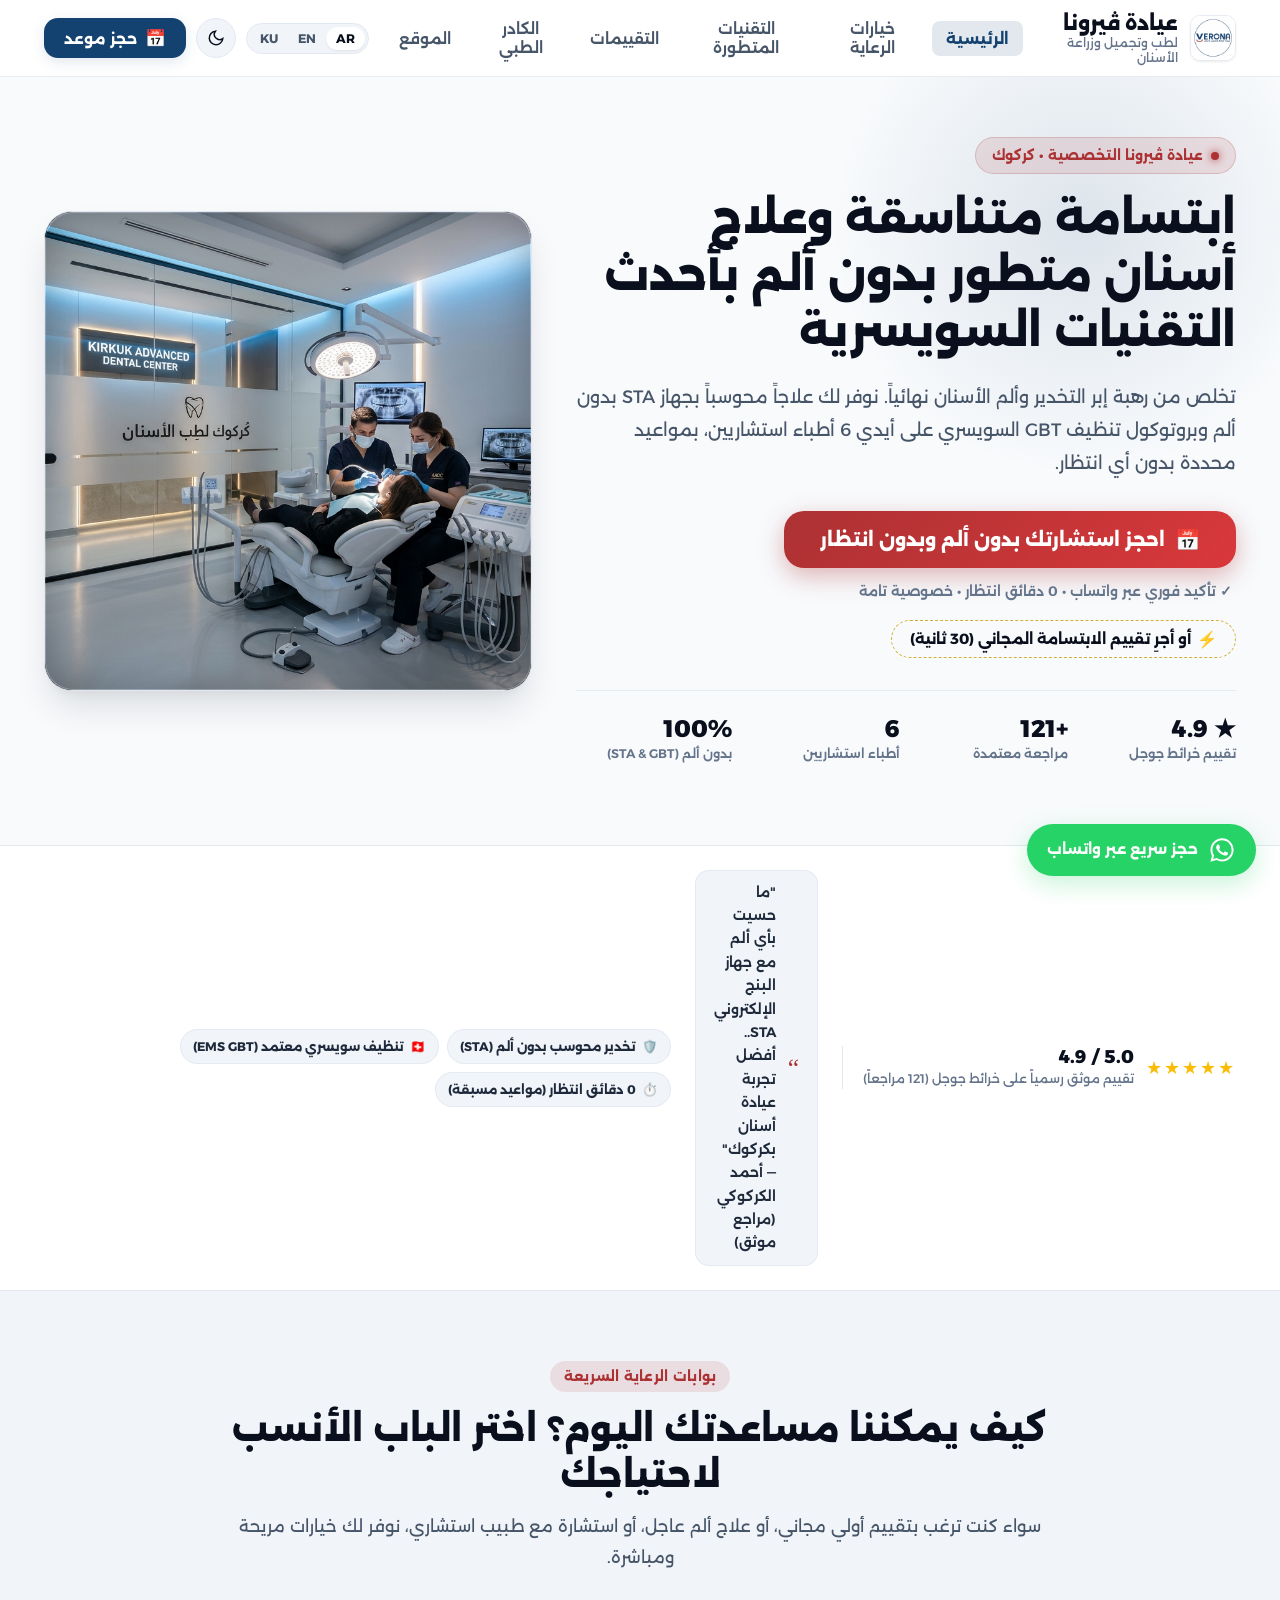
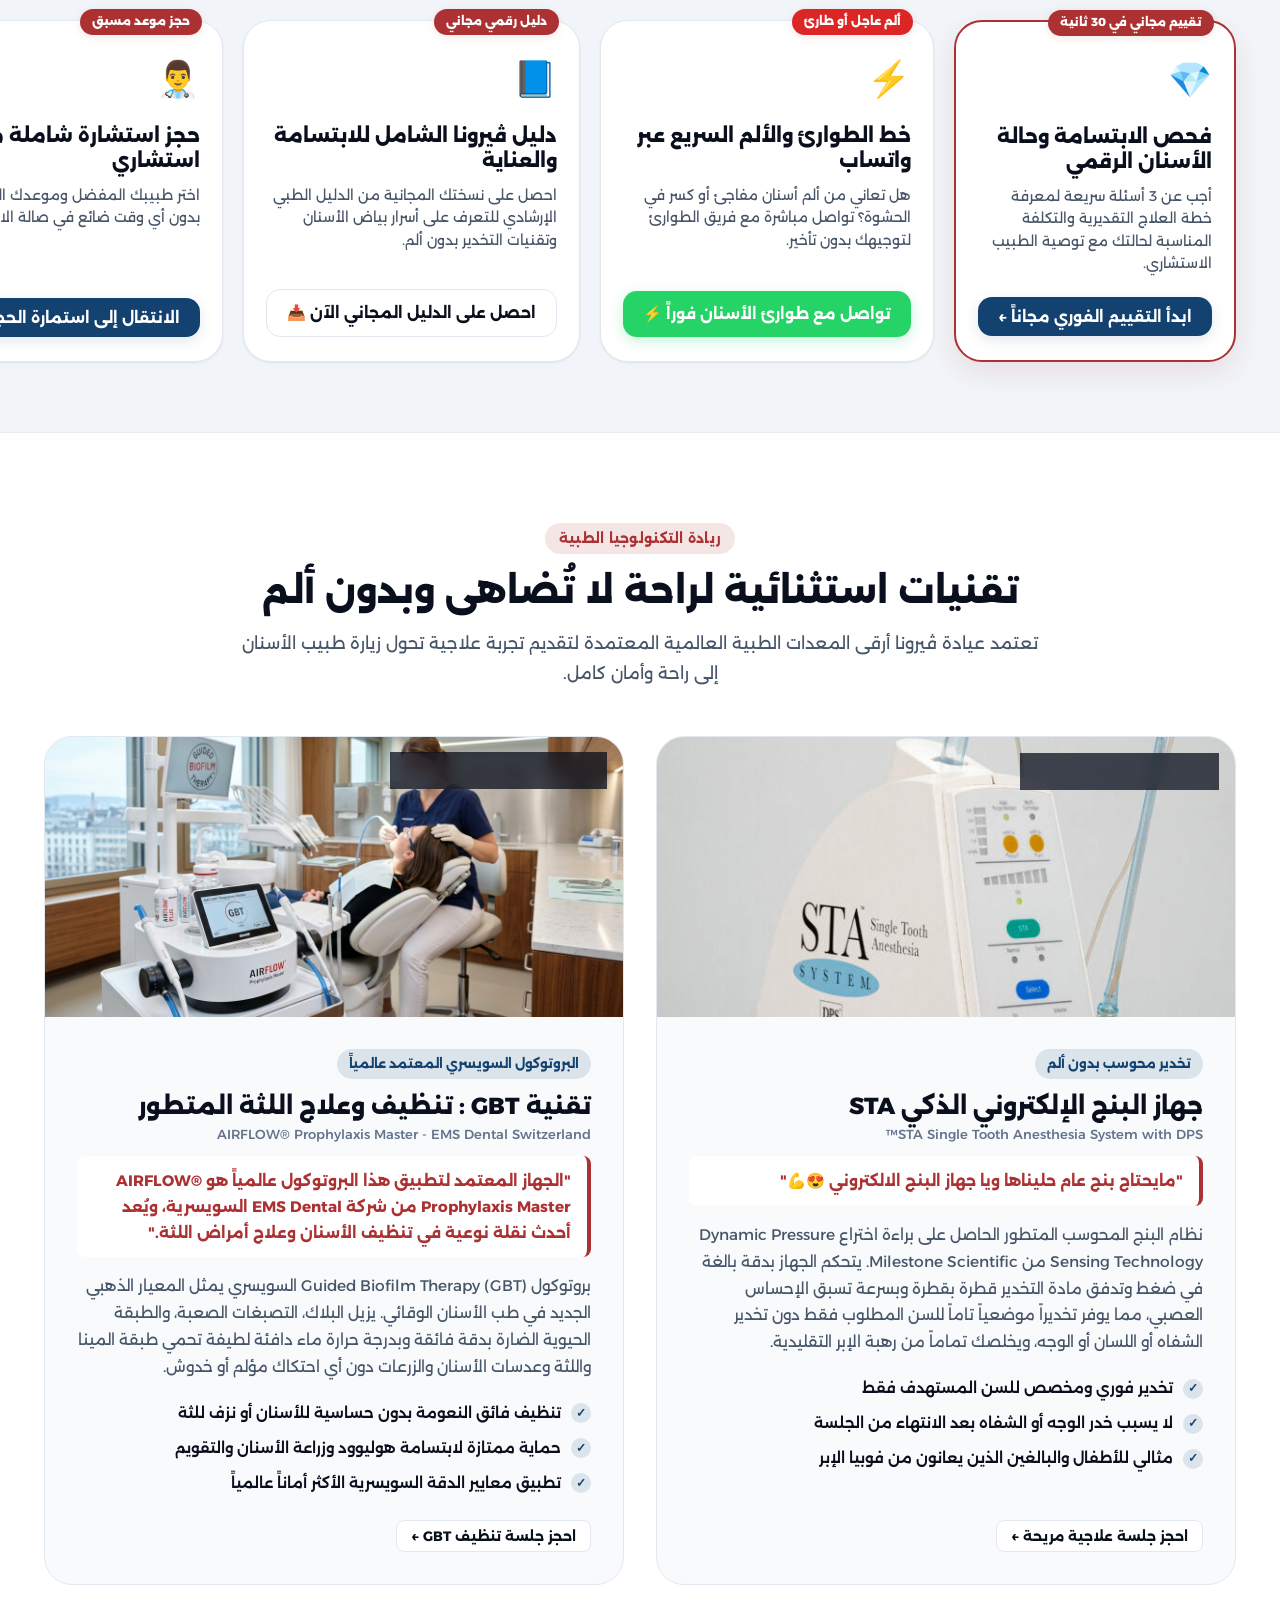
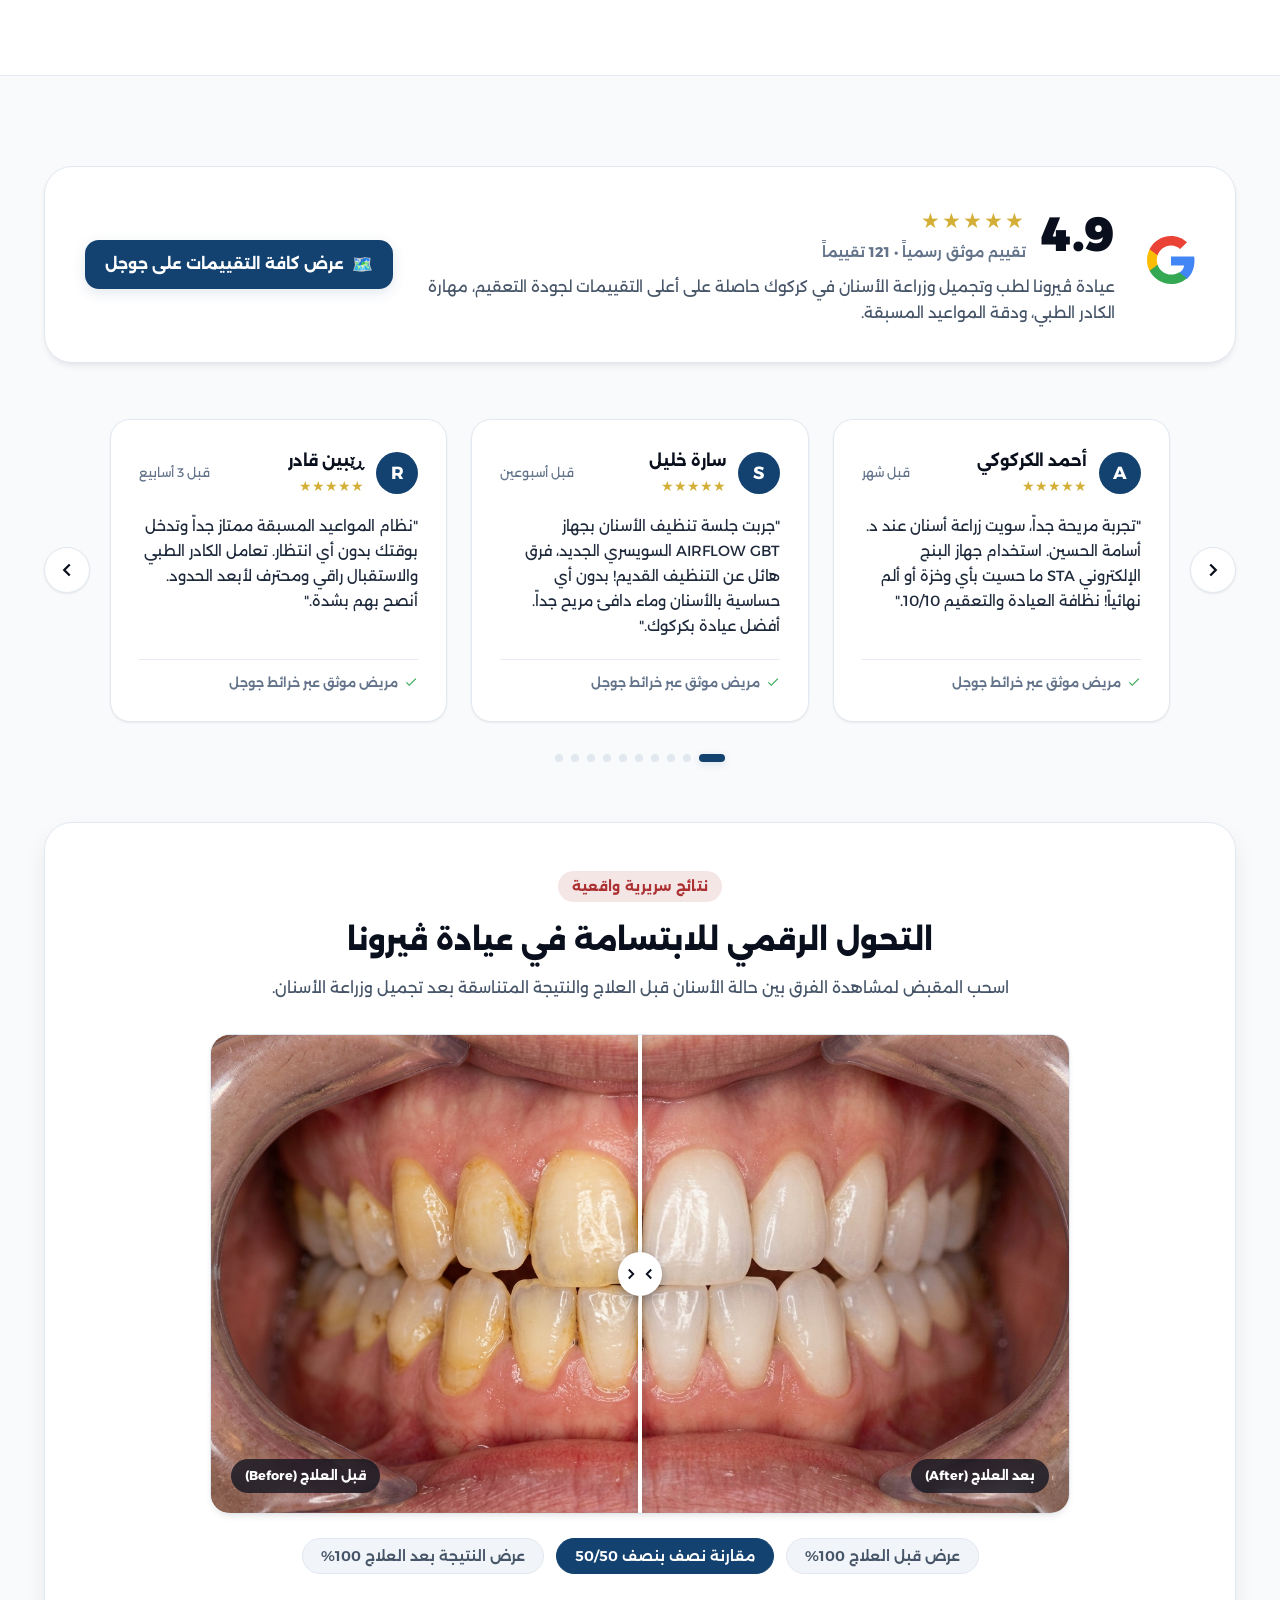
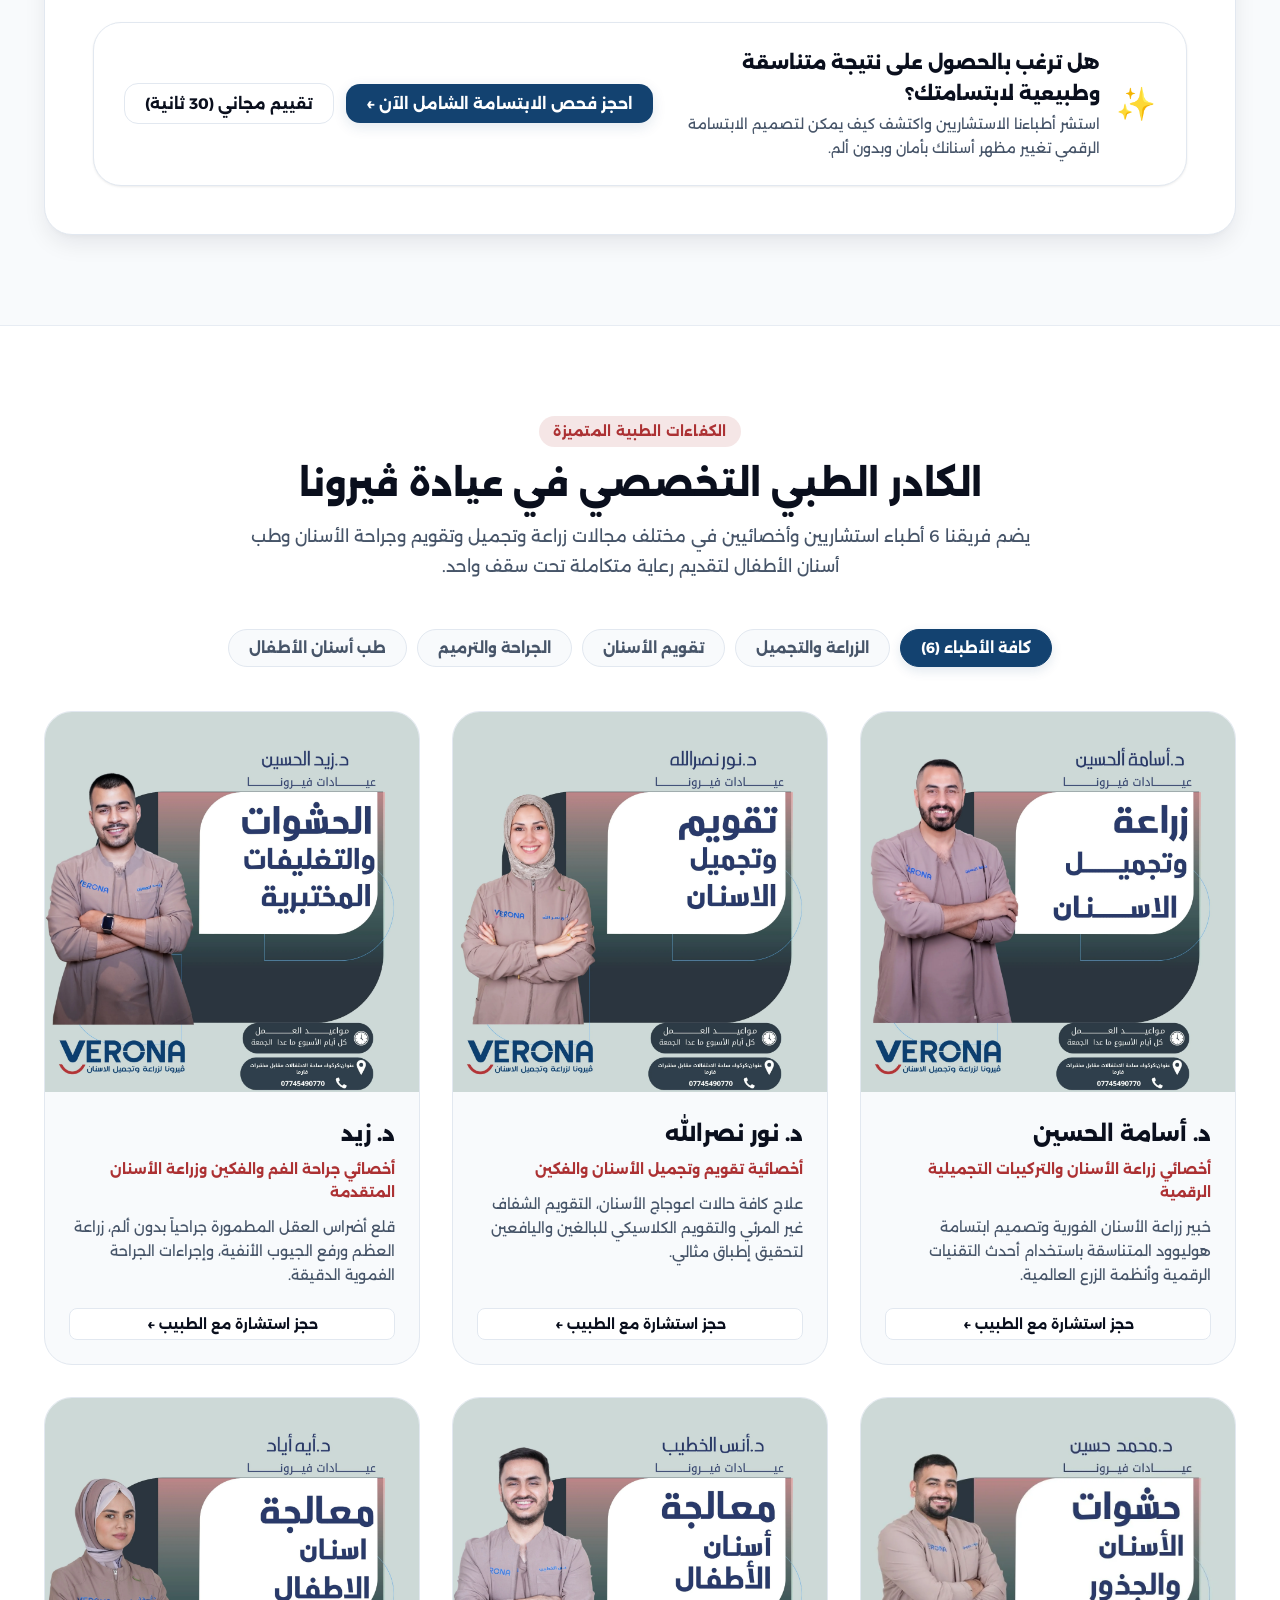
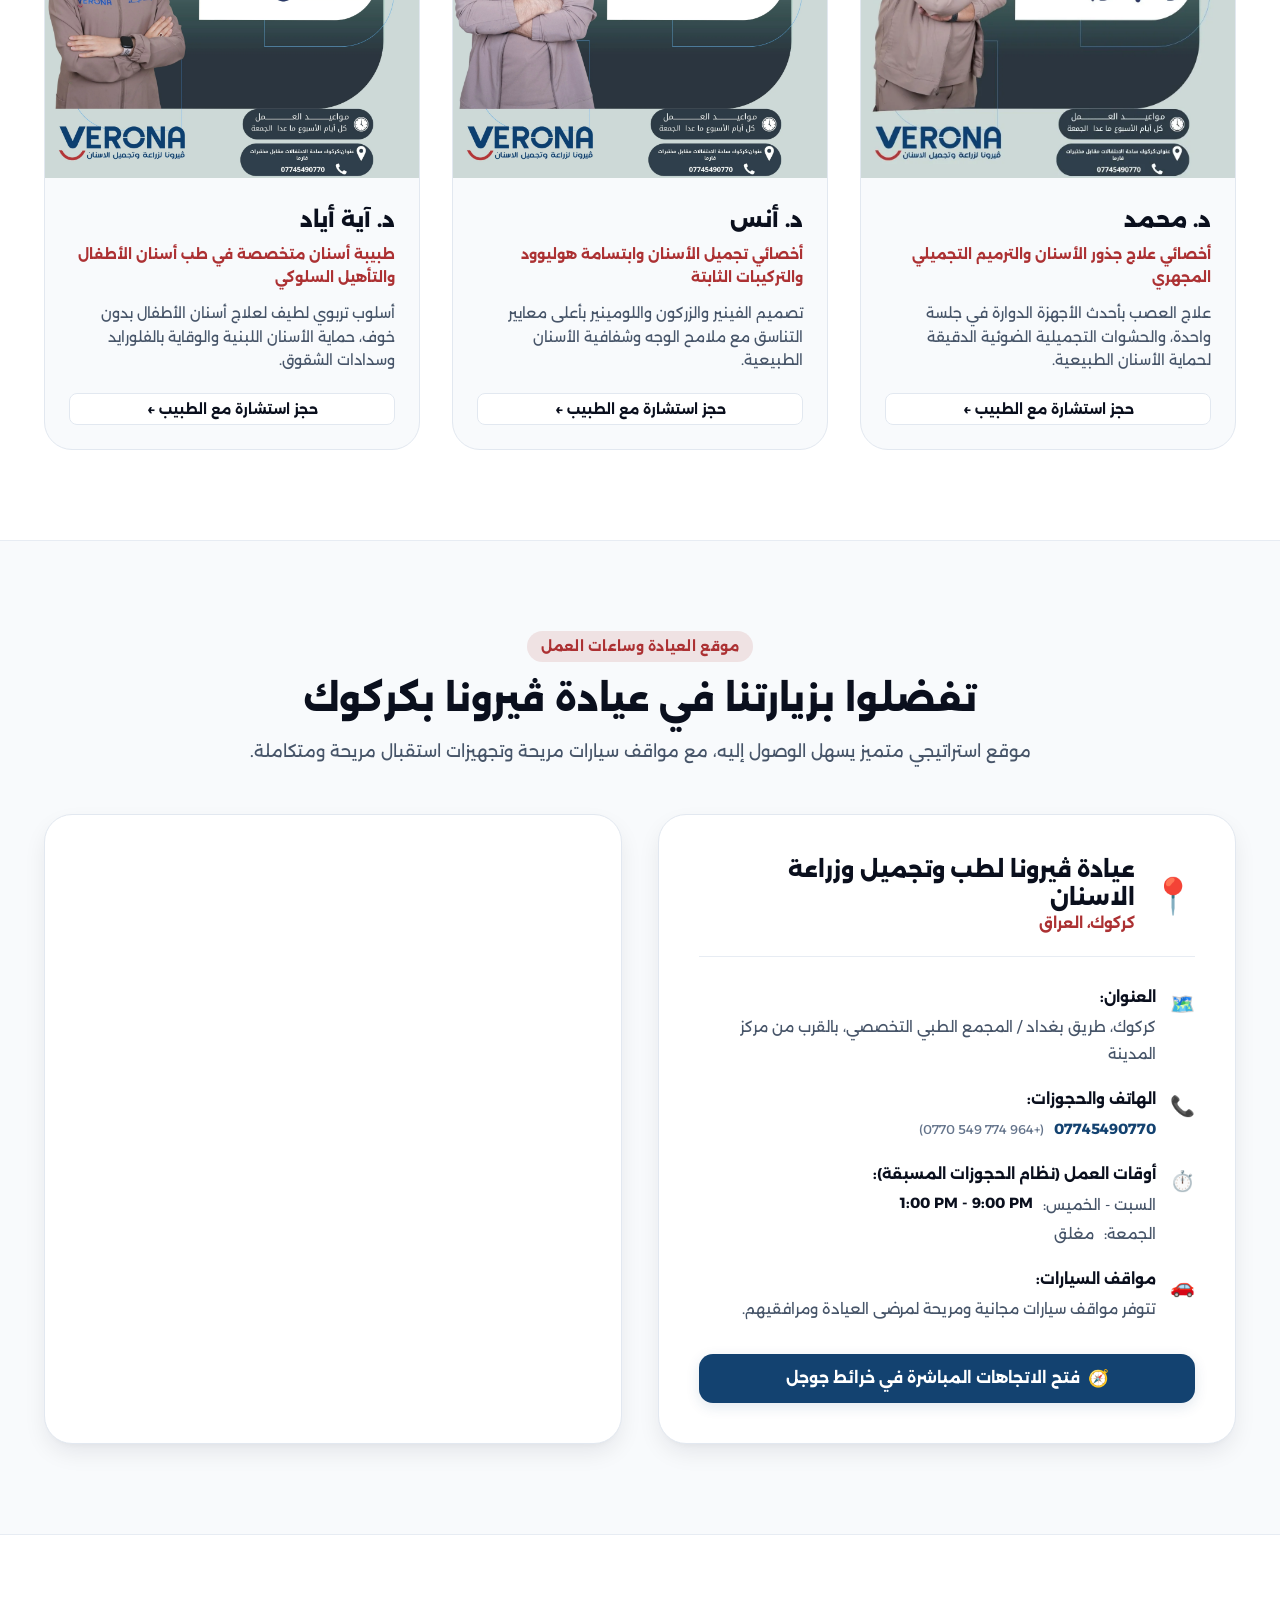
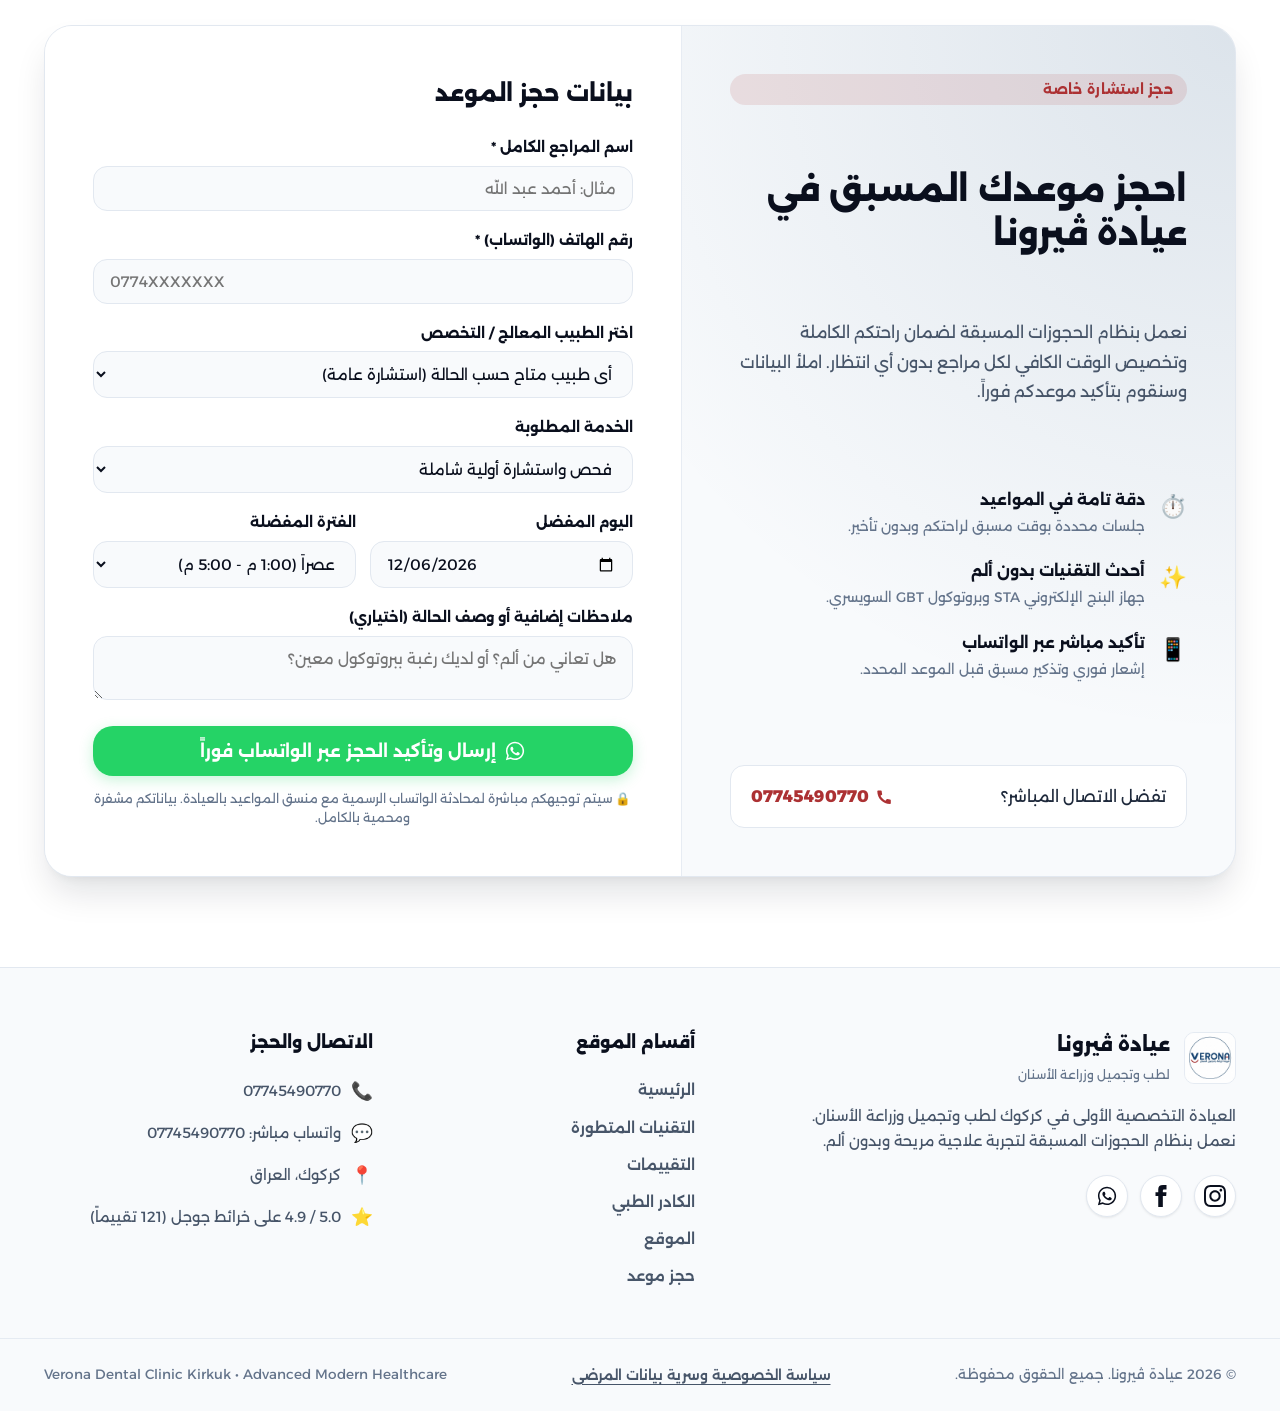
==== commit ee0a83f4: "Implement CRO value ladder lead magnet, revamped hero, and top social proof trust anchors" ====
--- a/index.html
+++ b/index.html
@@ -34,7 +34,7 @@
 
   <nav class="main-navbar" id="navbar">
     <div class="container navbar-container">
-      
+
       <button type="button" class="brand-link" data-scroll="hero" aria-label="Verona Home">
         <img src="assets/logo-white-bg.jpg" alt="Verona Clinic Logo" class="brand-logo light-logo" width="46"
           height="46">
@@ -48,6 +48,7 @@
 
       <div class="nav-menu" id="navMenu">
         <button type="button" class="nav-item active" data-scroll="hero" data-i18n="nav_home">الرئيسية</button>
+        <button type="button" class="nav-item" data-scroll="valueLadder" data-i18n="nav_pathways">خيارات الرعاية</button>
         <button type="button" class="nav-item" data-scroll="tech" data-i18n="nav_tech">التقنيات المتطورة</button>
         <button type="button" class="nav-item" data-scroll="reviews" data-i18n="nav_reviews">التقييمات</button>
         <button type="button" class="nav-item" data-scroll="staff" data-i18n="nav_staff">الكادر الطبي</button>
@@ -55,7 +56,7 @@
       </div>
 
       <div class="nav-actions">
-        
+
         <div class="lang-switcher">
           <button type="button" class="lang-btn active" data-lang="ar" title="العربية">AR</button>
           <button type="button" class="lang-btn" data-lang="en" title="English">EN</button>
@@ -93,6 +94,7 @@
     <div class="mobile-nav-drawer" id="mobileDrawer">
       <div class="mobile-nav-links">
         <button type="button" class="mobile-nav-item active" data-scroll="hero" data-i18n="nav_home">الرئيسية</button>
+        <button type="button" class="mobile-nav-item" data-scroll="valueLadder" data-i18n="nav_pathways">خيارات الرعاية</button>
         <button type="button" class="mobile-nav-item" data-scroll="tech" data-i18n="nav_tech">التقنيات المتطورة</button>
         <button type="button" class="mobile-nav-item" data-scroll="reviews" data-i18n="nav_reviews">التقييمات</button>
         <button type="button" class="mobile-nav-item" data-scroll="staff" data-i18n="nav_staff">الكادر الطبي</button>
@@ -108,30 +110,35 @@
     <div class="container hero-container">
       <div class="hero-content">
 
+        <div class="hero-eyebrow-badge">
+          <span class="hero-eyebrow-dot"></span>
+          <span data-i18n="hero_eyebrow">عيادة ڤيرونا التخصصية • كركوك</span>
+        </div>
+
         <h1 class="hero-title">
-          <span class="title-sub" data-i18n="hero_title_sub">الرعاية السنية الحديثة في كركوك</span>
-          <span class="title-main" data-i18n="hero_title_main">عيادة ڤيرونا لطب وتجميل وزراعة الأسنان</span>
+          <span class="title-main" data-i18n="hero_title_main">ابتسامة متناسقة وعلاج أسنان متطور بدون ألم بأحدث التقنيات السويسرية</span>
         </h1>
 
         <p class="hero-lead" data-i18n="hero_lead">
-          وجهتكم الأولى لطب الأسنان الرقمي الحديث في كركوك. تجربة علاجية استثنائية وبدون ألم مع جهاز البنج الإلكتروني
-          STA وتقنية تنظيف الأسنان السويسرية المتطورة GBT، بإشراف نخبة من 6 أطباء استشاريين ضمن نظام حجوزات مسبقة
-          لراحتكم التامة وبدون انتظار.
+          تخلص من رهبة إبر التخدير وألم الأسنان نهائياً. نوفر لك علاجاً محوسباً بجهاز STA بدون ألم وبروتوكول تنظيف GBT السويسري على أيدي 6 أطباء استشاريين، بمواعيد محددة بدون أي انتظار.
         </p>
 
-        <div class="hero-cta-group">
-          <button type="button" class="btn btn-primary btn-lg" data-scroll="booking">
+        <div class="hero-conversion-block">
+          <button type="button" class="btn btn-hero-cta btn-lg" data-scroll="booking">
             <span class="btn-icon">📅</span>
-            <span data-i18n="hero_book_cta">حجز موعد استشارة مسبق</span>
+            <span data-i18n="hero_book_cta">احجز استشارتك بدون ألم وبدون انتظار</span>
           </button>
-          <a href="https://wa.me/9647745490770?text=%D9%85%D8%B1%D8%AD%D8%A8%D8%A7%D9%8B%20%D8%B9%D9%8A%D8%A7%D8%AF%D8%A9%20%DA%A4%D9%8A%D8%B1%D9%88%D9%86%D8%A7%D8%8C%20%D8%A3%D9%88%D8%AF%20%D8%A7%D9%84%D8%A7%D8%B3%D8%AA%D9%81%D8%B3%D8%A7%D8%B1%20%D8%B9%D9%86%20%D8%AD%D8%AC%D8%B2%20%D9%85%D9%88%D8%B9%D8%AF"
-            target="_blank" rel="noopener noreferrer" class="btn btn-whatsapp btn-lg">
-            <svg viewBox="0 0 24 24" fill="currentColor" width="20" height="20">
-              <path
-                d="M12.031 6.172c-3.181 0-5.767 2.586-5.768 5.766-.001 1.298.38 2.27 1.019 3.287l-.582 2.128 2.182-.573c.978.58 1.911.928 3.145.929 3.178 0 5.767-2.587 5.768-5.766.001-3.187-2.575-5.77-5.764-5.771zm3.392 8.244c-.144.405-.837.774-1.17.824-.299.045-.677.063-1.092-.069-.252-.08-.575-.187-.988-.365-1.739-.751-2.874-2.502-2.961-2.617-.087-.116-.708-.94-.708-1.793s.448-1.273.607-1.446c.159-.173.346-.217.462-.217l.332.006c.106.005.249-.04.39.298.144.347.491 1.2.534 1.287.043.087.072.188.014.304-.058.116-.087.188-.173.289l-.26.304c-.087.086-.177.18-.076.354.101.174.449.741.964 1.201.662.591 1.221.774 1.394.86.174.086.275.072.376-.044.101-.116.433-.506.549-.68.116-.173.231-.145.39-.086s1.011.477 1.184.564.289.13.332.202c.043.073.043.419-.101.824z" />
-            </svg>
-            <span data-i18n="hero_whatsapp_cta">تواصل عبر الواتساب</span>
-          </a>
+
+          <div class="hero-micro-reassurance">
+            <span data-i18n="hero_cta_reassurance">✓ تأكيد فوري عبر واتساب • 0 دقائق انتظار • خصوصية تامة</span>
+          </div>
+
+          <div class="hero-secondary-door">
+            <button type="button" class="hero-assessment-trigger" id="heroAssessmentTrigger" data-scroll="valueLadder">
+              <span class="trigger-spark">⚡</span>
+              <span data-i18n="hero_assessment_link">أو أجرِ تقييم الابتسامة المجاني (30 ثانية)</span>
+            </button>
+          </div>
         </div>
 
         <div class="hero-stats-strip">
@@ -163,6 +170,102 @@
           </video>
           <div class="hero-video-overlay-glow"></div>
         </div>
+      </div>
+    </div>
+  </section>
+
+  <section class="top-trust-bar" id="trustAnchors">
+    <div class="container top-trust-container">
+      <div class="top-trust-card top-trust-rating">
+        <div class="trust-stars-row">★★★★★</div>
+        <div class="trust-rating-text">
+          <span class="trust-score"><bdi dir="ltr">4.9 / 5.0</bdi></span>
+          <span class="trust-meta" data-i18n="top_google_trust">تقييم موثق رسمياً على خرائط جوجل (121 مراجعاً)</span>
+        </div>
+      </div>
+
+      <div class="top-trust-card top-trust-quote">
+        <span class="quote-symbol">“</span>
+        <p class="quote-body" data-i18n="top_trust_review_quote">"ما حسيت بأي ألم مع جهاز البنج الإلكتروني STA.. أفضل تجربة عيادة أسنان بكركوك" — أحمد الكركوكي (مراجع موثق)</p>
+      </div>
+
+      <div class="top-trust-card top-trust-guarantees">
+        <div class="trust-pill-item">
+          <span class="pill-icon">🛡️</span>
+          <span data-i18n="top_trust_badge_sta">تخدير محوسب بدون ألم (STA)</span>
+        </div>
+        <div class="trust-pill-item">
+          <span class="pill-icon">🇨🇭</span>
+          <span data-i18n="top_trust_badge_gbt">تنظيف سويسري معتمد (EMS GBT)</span>
+        </div>
+        <div class="trust-pill-item">
+          <span class="pill-icon">⏱️</span>
+          <span data-i18n="top_trust_badge_zero_wait">0 دقائق انتظار (مواعيد مسبقة)</span>
+        </div>
+      </div>
+    </div>
+  </section>
+
+  <section class="value-ladder-section" id="valueLadder">
+    <div class="container">
+      <div class="section-header text-center">
+        <span class="section-tag" data-i18n="ladder_tag">بوابات الرعاية السريعة</span>
+        <h2 class="section-title" data-i18n="ladder_title">كيف يمكننا مساعدتك اليوم؟ اختر الباب الأنسب لاحتياجك</h2>
+        <p class="section-subtitle" data-i18n="ladder_subtitle">
+          سواء كنت ترغب بتقييم أولي مجاني، أو علاج ألم عاجل، أو استشارة مع طبيب استشاري، نوفر لك خيارات مريحة ومباشرة.
+        </p>
+      </div>
+
+      <div class="ladder-grid">
+        <article class="ladder-card ladder-featured">
+          <div class="ladder-badge-top" data-i18n="card_assessment_tag">تقييم مجاني في 30 ثانية</div>
+          <div class="ladder-icon">💎</div>
+          <h3 class="ladder-card-title" data-i18n="card_assessment_title">فحص الابتسامة وحالة الأسنان الرقمي</h3>
+          <p class="ladder-card-desc" data-i18n="card_assessment_desc">
+            أجب عن 3 أسئلة سريعة لمعرفة خطة العلاج التقديرية والتكلفة المناسبة لحالتك مع توصية الطبيب الاستشاري.
+          </p>
+          <button type="button" class="btn btn-primary btn-block ladder-btn" id="openAssessmentBtn" data-i18n="btn_start_assessment">
+            ابدأ التقييم الفوري مجاناً ←
+          </button>
+        </article>
+
+        <article class="ladder-card">
+          <div class="ladder-badge-top badge-urgent" data-i18n="card_emergency_tag">ألم عاجل أو طارئ</div>
+          <div class="ladder-icon">⚡</div>
+          <h3 class="ladder-card-title" data-i18n="card_emergency_title">خط الطوارئ والألم السريع عبر واتساب</h3>
+          <p class="ladder-card-desc" data-i18n="card_emergency_desc">
+            هل تعاني من ألم أسنان مفاجئ أو كسر في الحشوة؟ تواصل مباشرة مع فريق الطوارئ لتوجيهك بدون تأخير.
+          </p>
+          <a href="https://wa.me/9647745490770?text=%D8%AD%D8%A7%D9%84%D8%A9%20%D8%B7%D8%A7%D8%B1%D8%A6%D8%A9%20-%20%D8%A3%D8%B9%D8%A7%D9%86%D9%8A%20%D9%85%D9%86%20%D8%A3%D9%84%D9%85%20%D8%A3%D8%B3%D9%86%D8%A7%D9%86%20%D8%B9%D8%A7%D8%AC%D9%84%20%D9%88%D8%A3%D8%AD%D8%AA%D8%A7%D8%AC%20%D8%A7%D8%B3%D8%AA%D8%B4%D8%A7%D8%B1%D8%A9%20%D9%81%D9%88%D8%B1%D9%8A%D8%A9"
+            target="_blank" rel="noopener noreferrer" class="btn btn-whatsapp btn-block ladder-btn" data-i18n="btn_emergency_chat">
+            تواصل مع طوارئ الأسنان فوراً ⚡
+          </a>
+        </article>
+
+        <article class="ladder-card">
+          <div class="ladder-badge-top" data-i18n="card_guide_tag">دليل رقمي مجاني</div>
+          <div class="ladder-icon">📘</div>
+          <h3 class="ladder-card-title" data-i18n="card_guide_title">دليل ڤيرونا الشامل للابتسامة والعناية</h3>
+          <p class="ladder-card-desc" data-i18n="card_guide_desc">
+            احصل على نسختك المجانية من الدليل الطبي الإرشادي للتعرف على أسرار بياض الأسنان وتقنيات التخدير بدون ألم.
+          </p>
+          <a href="https://wa.me/9647745490770?text=%D9%85%D8%B1%D8%AD%D8%A8%D8%A7%D9%8B%2C%20%D8%A3%D9%88%D8%AF%20%D8%A7%D9%84%D8%AD%D8%B5%D9%88%D9%84%20%D8%B9%D9%84%D9%89%20%D9%86%D8%B3%D8%AE%D8%AA%D9%8A%20%D8%A7%D9%84%D9%85%D8%AC%D8%A7%D9%86%D9%8A%D8%A9%20%D9%85%D9%86%20%D8%AF%D9%84%D9%8A%D9%84%20%D9%81%D9%8A%D8%B1%D9%88%D9%86%D8%A7%20%D9%84%D9%84%D8%A7%D8%A8%D8%AA%D8%B3%D8%A7%D9%85%D8%A9%20%D9%88%D8%B5%D8%AD%D8%A9%20%D8%A7%D9%84%D8%A3%D8%B3%D9%86%D8%A7%D9%86"
+            target="_blank" rel="noopener noreferrer" class="btn btn-outline btn-block ladder-btn" data-i18n="btn_get_guide">
+            احصل على الدليل المجاني الآن 📥
+          </a>
+        </article>
+
+        <article class="ladder-card">
+          <div class="ladder-badge-top" data-i18n="card_direct_tag">حجز موعد مسبق</div>
+          <div class="ladder-icon">👨‍⚕️</div>
+          <h3 class="ladder-card-title" data-i18n="card_direct_title">حجز استشارة شاملة مع استشاري</h3>
+          <p class="ladder-card-desc" data-i18n="card_direct_desc">
+            اختر طبيبك المفضل وموعدك الملائم بدون أي وقت ضائع في صالة الانتظار.
+          </p>
+          <button type="button" class="btn btn-primary btn-block ladder-btn" data-scroll="booking" data-i18n="btn_book_direct_path">
+            الانتقال إلى استمارة الحجز 📅
+          </button>
+        </article>
       </div>
     </div>
   </section>
@@ -179,7 +282,7 @@
       </div>
 
       <div class="tech-grid">
-        
+
         <article class="tech-card">
           <div class="tech-card-image-wrap">
             <img src="assets/sta-brand-device.webp" alt="STA Single Tooth Anesthesia System - جهاز البنج الالكتروني"
@@ -625,7 +728,7 @@
         </div>
 
         <div class="comparison-container" id="comparisonSlider">
-          
+
           <img src="assets/after-smile.jpg" alt="After Smile Transformation Verona" class="comparison-img img-after"
             loading="lazy">
           <span class="comparison-label label-after" data-i18n="label_after">بعد العلاج (After)</span>
@@ -656,6 +759,18 @@
             50/50</button>
           <button type="button" class="preset-btn" data-val="85" data-i18n="preset_after">عرض النتيجة بعد العلاج
             100%</button>
+                <div class="transformation-cta-bar">
+          <div class="t-cta-content">
+            <span class="t-cta-badge">✨</span>
+            <div>
+              <h4 class="t-cta-title" data-i18n="cta_transformation_title">هل ترغب بالحصول على نتيجة متناسقة وطبيعية لابتسامتك؟</h4>
+              <p class="t-cta-sub" data-i18n="cta_transformation_sub">استشر أطباءنا الاستشاريين واكتشف كيف يمكن لتصميم الابتسامة الرقمي تغيير مظهر أسنانك بأمان وبدون ألم.</p>
+            </div>
+          </div>
+          <div class="t-cta-actions">
+            <button type="button" class="btn btn-primary" data-scroll="booking" data-i18n="btn_transformation_cta">احجز فحص الابتسامة الشامل الآن ←</button>
+            <button type="button" class="btn btn-outline" id="sliderAssessBtn" data-i18n="btn_slider_assess">تقييم مجاني (30 ثانية)</button>
+          </div>
         </div>
       </div>
     </div>
@@ -813,7 +928,7 @@
       </div>
 
       <div class="location-grid">
-        
+
         <div class="location-info-card">
           <div class="info-card-header">
             <div class="clinic-pin-icon">📍</div>
@@ -992,7 +1107,7 @@
             </div>
 
             <div class="form-row">
-              
+
               <div class="form-group col-6">
                 <label for="preferredDate" class="form-label" data-i18n="form_date_label">اليوم المفضل</label>
                 <input type="date" id="preferredDate" name="date" class="form-input">
@@ -1188,6 +1303,125 @@
     <span class="floating-wa-label" data-i18n="wa_quick_label">حجز سريع عبر واتساب</span>
   </a>
 
+  <div class="assessment-modal" id="assessmentModal" role="dialog" aria-modal="true" aria-labelledby="assessmentModalTitle" hidden>
+    <div class="assessment-modal-backdrop" id="assessmentBackdrop"></div>
+    <div class="assessment-modal-dialog">
+      <div class="assessment-modal-header">
+        <div class="assessment-title-wrap">
+          <span class="assessment-header-icon">💎</span>
+          <h3 class="assessment-modal-title" id="assessmentModalTitle" data-i18n="assess_modal_title">تقييم الابتسامة وعلاج الأسنان الرقمي (30 ثانية)</h3>
+        </div>
+        <button type="button" class="assessment-modal-close" id="assessmentCloseX" aria-label="Close">&times;</button>
+      </div>
+
+      <form id="assessmentForm" class="assessment-form-body">
+        <div class="assessment-step" id="assessStep1">
+          <label class="assessment-question" data-i18n="assess_step1_title">الخطوة 1: ما هو هدفك الأساسي لأسنانك؟</label>
+          <div class="assessment-options-grid">
+            <label class="assess-radio-card">
+              <input type="radio" name="dental_goal" value="زراعة أسنان فورية وتعويض الأسنان المفقودة" checked>
+              <span class="card-indicator"></span>
+              <span class="card-label-text" data-i18n="opt_goal_implant">زراعة أسنان فورية وتعويض الأسنان المفقودة</span>
+            </label>
+            <label class="assess-radio-card">
+              <input type="radio" name="dental_goal" value="ابتسامة هوليوود وتجميل وتبييض الأسنان">
+              <span class="card-indicator"></span>
+              <span class="card-label-text" data-i18n="opt_goal_smile">ابتسامة هوليوود وتجميل وتبييض الأسنان</span>
+            </label>
+            <label class="assess-radio-card">
+              <input type="radio" name="dental_goal" value="علاج عصب الأسنان والتخلص من الألم">
+              <span class="card-indicator"></span>
+              <span class="card-label-text" data-i18n="opt_goal_pain">علاج عصب الأسنان والتخلص من الألم</span>
+            </label>
+            <label class="assess-radio-card">
+              <input type="radio" name="dental_goal" value="تنظيف الأسنان ببروتوكول GBT السويسري">
+              <span class="card-indicator"></span>
+              <span class="card-label-text" data-i18n="opt_goal_gbt">تنظيف الأسنان وإزالة الجير والتصبغات بجهاز GBT</span>
+            </label>
+            <label class="assess-radio-card">
+              <input type="radio" name="dental_goal" value="تقويم الأسنان وتعديل اعوجاج الفكين">
+              <span class="card-indicator"></span>
+              <span class="card-label-text" data-i18n="opt_goal_ortho">تقويم الأسنان وتعديل اعوجاج الفكين</span>
+            </label>
+          </div>
+        </div>
+
+        <div class="assessment-step" id="assessStep2">
+          <label class="assessment-question" data-i18n="assess_step2_title">الخطوة 2: ما هو أكثر ما يهمك أثناء العلاج؟</label>
+          <div class="assessment-options-grid">
+            <label class="assess-radio-card">
+              <input type="radio" name="dental_priority" value="تجنب ألم الإبر والتخدير (جهاز STA)" checked>
+              <span class="card-indicator"></span>
+              <span class="card-label-text" data-i18n="opt_concern_pain">تجنب ألم الإبر والتخدير (نوفر جهاز STA بدون ألم)</span>
+            </label>
+            <label class="assess-radio-card">
+              <input type="radio" name="dental_priority" value="مظهر جمالي طبيعي ومتناسق">
+              <span class="card-indicator"></span>
+              <span class="card-label-text" data-i18n="opt_concern_natural">مظهر جمالي طبيعي ومتناسق مع ملامح الوجه</span>
+            </label>
+            <label class="assess-radio-card">
+              <input type="radio" name="dental_priority" value="دقة المواعيد وسرعة الإنجاز">
+              <span class="card-indicator"></span>
+              <span class="card-label-text" data-i18n="opt_concern_time">سرعة الإنجاز ودقة المواعيد بدون انتظار</span>
+            </label>
+            <label class="assess-radio-card">
+              <input type="radio" name="dental_priority" value="معرفة التكلفة والخيارات مسبقاً">
+              <span class="card-indicator"></span>
+              <span class="card-label-text" data-i18n="opt_concern_cost">معرفة الخطة العلاجية والخيارات التقديرية مسبقاً</span>
+            </label>
+          </div>
+        </div>
+
+        <div class="assessment-step" id="assessStep3">
+          <label class="assessment-question" data-i18n="assess_step3_title">الخطوة 3: أين تود استلام تقرير تقييم حالتك المجاني؟</label>
+          <div class="assess-inputs-wrap">
+            <div class="form-group">
+              <label for="leadName" class="form-label" data-i18n="form_name_label">اسم المراجع الكامل *</label>
+              <input type="text" id="leadName" class="form-input" placeholder="مثال: أحمد عبد الله" required>
+            </div>
+            <div class="form-group">
+              <label for="leadPhone" class="form-label" data-i18n="form_phone_label">رقم الهاتف (الواتساب) *</label>
+              <input type="tel" id="leadPhone" class="form-input phone-ltr" placeholder="0774XXXXXXX" dir="ltr" required>
+            </div>
+          </div>
+        </div>
+
+        <div class="assessment-modal-footer">
+          <button type="submit" class="btn btn-whatsapp btn-block btn-lg" id="submitAssessmentBtn">
+            <svg viewBox="0 0 24 24" fill="currentColor" width="22" height="22">
+              <path d="M19.05 4.91A9.816 9.816 0 0 0 12.04 2c-5.46 0-9.91 4.45-9.91 9.91 0 1.75.46 3.45 1.32 4.95L2.05 22l5.25-1.38c1.45.79 3.08 1.21 4.74 1.21 5.46 0 9.91-4.45 9.91-9.91 0-2.65-1.03-5.14-2.9-7.01zm-7.01 15.24c-1.48 0-2.93-.4-4.2-1.15l-.3-.18-3.12.82.83-3.04-.2-.31a8.188 8.188 0 0 1-1.26-4.38c0-4.54 3.7-8.24 8.24-8.24 2.2 0 4.27.86 5.82 2.42a8.183 8.183 0 0 1 2.41 5.83c.01 4.54-3.69 8.23-8.23 8.23zm4.52-6.16c-.25-.12-1.47-.72-1.69-.81-.23-.08-.39-.12-.56.12-.17.25-.64.81-.78.98-.15.17-.29.19-.54.06-.25-.12-1.05-.39-2-1.23-.74-.66-1.23-1.47-1.38-1.72-.14-.25-.02-.38.11-.51.11-.11.25-.29.37-.43.12-.15.17-.25.25-.42.08-.17.04-.31-.02-.44-.06-.12-.56-1.34-.76-1.84-.2-.48-.41-.42-.56-.43h-.48c-.17 0-.44.06-.66.31-.23.25-.88.86-.88 2.09s.9 2.43 1.02 2.6c.12.17 1.77 2.7 4.28 3.79.6.26 1.07.41 1.43.53.6.19 1.15.16 1.58.1.48-.07 1.47-.6 1.68-1.18.21-.58.21-1.07.15-1.18-.07-.12-.23-.19-.48-.31z" />
+            </svg>
+            <span data-i18n="btn_submit_assessment">إرسال التقييم واستلام استشارة الطبيب مجاناً عبر واتساب</span>
+          </button>
+          <p class="assessment-disclaimer" data-i18n="assess_disclaimer">
+            🔒 يتم إرسال إجاباتك مباشرة إلى الفريق الطبي الاستشاري في عيادة ڤيرونا لتقديم تقرير تقديري مجاني وسري تماماً.
+          </p>
+        </div>
+      </form>
+    </div>
+  </div>
+
+  <div class="sticky-bottom-bar" id="stickyBottomBar">
+    <div class="sticky-bar-container">
+      <a href="tel:07745490770" class="sticky-bar-btn sticky-call">
+        <span class="sticky-icon">📞</span>
+        <span class="sticky-text" data-i18n="sticky_call">اتصال</span>
+      </a>
+      <a href="https://wa.me/9647745490770" target="_blank" rel="noopener noreferrer" class="sticky-bar-btn sticky-wa">
+        <span class="sticky-icon">💬</span>
+        <span class="sticky-text" data-i18n="sticky_whatsapp">واتساب</span>
+      </a>
+      <button type="button" class="sticky-bar-btn sticky-assess" id="stickyAssessBtn">
+        <span class="sticky-icon">⚡</span>
+        <span class="sticky-text" data-i18n="sticky_assess">تقييم مجاني</span>
+      </button>
+      <button type="button" class="sticky-bar-btn sticky-book" data-scroll="booking">
+        <span class="sticky-icon">📅</span>
+        <span class="sticky-text" data-i18n="sticky_book">حجز موعد</span>
+      </button>
+    </div>
+  </div>
+
   <script src="script.js"></script>
 </body>
 
--- a/styles.css
+++ b/styles.css
@@ -2695,4 +2695,595 @@
   .location-map-wrap {
     height: 190px;
   }
-}+}
+.hero-eyebrow-badge {
+  display: inline-flex;
+  align-items: center;
+  gap: 8px;
+  padding: 6px 16px;
+  background: var(--color-brand-ruby-glow);
+  color: var(--color-brand-ruby);
+  border: 1px solid rgba(172, 49, 51, 0.2);
+  border-radius: var(--radius-pill);
+  font-size: 0.85rem;
+  font-weight: 700;
+  margin-bottom: 16px;
+}
+
+.hero-eyebrow-dot {
+  width: 8px;
+  height: 8px;
+  background: var(--color-brand-ruby);
+  border-radius: 50%;
+  display: inline-block;
+  box-shadow: 0 0 8px var(--color-brand-ruby);
+}
+
+.hero-conversion-block {
+  margin-bottom: 32px;
+  display: flex;
+  flex-direction: column;
+  align-items: flex-start;
+  gap: 12px;
+}
+
+.btn-hero-cta {
+  background: linear-gradient(135deg, var(--color-brand-ruby) 0%, #d9383b 100%);
+  color: #ffffff !important;
+  font-size: 1.15rem;
+  font-weight: 800;
+  padding: 16px 36px;
+  border-radius: var(--radius-lg);
+  box-shadow: 0 8px 24px rgba(172, 49, 51, 0.35);
+  border: none;
+  transition: all var(--transition-fast);
+  display: inline-flex;
+  align-items: center;
+  justify-content: center;
+  gap: 10px;
+}
+
+.btn-hero-cta:hover {
+  transform: translateY(-3px);
+  box-shadow: 0 12px 30px rgba(172, 49, 51, 0.45);
+  filter: brightness(1.05);
+}
+
+.hero-micro-reassurance {
+  font-size: 0.86rem;
+  color: var(--color-text-subtle);
+  font-weight: 600;
+  display: flex;
+  align-items: center;
+  gap: 6px;
+  padding-inline-start: 4px;
+}
+
+.hero-secondary-door {
+  margin-top: 4px;
+}
+
+.hero-assessment-trigger {
+  background: transparent;
+  border: 1px dashed var(--color-accent-gold);
+  color: var(--color-text-headline);
+  font-size: 0.92rem;
+  font-weight: 700;
+  padding: 8px 18px;
+  border-radius: var(--radius-pill);
+  transition: all var(--transition-fast);
+  display: inline-flex;
+  align-items: center;
+  gap: 6px;
+}
+
+.hero-assessment-trigger:hover {
+  background: var(--color-accent-gold-bg);
+  border-style: solid;
+  transform: translateY(-1px);
+}
+
+.trigger-spark {
+  color: var(--color-accent-gold);
+  font-size: 1.1em;
+}
+
+.top-trust-bar {
+  padding: 24px 0;
+  background: var(--color-canvas-card);
+  border-top: 1px solid var(--color-border-main);
+  border-bottom: 1px solid var(--color-border-main);
+  position: relative;
+  z-index: 2;
+}
+
+.top-trust-container {
+  display: grid;
+  grid-template-columns: auto 1fr auto;
+  align-items: center;
+  gap: 24px;
+}
+
+.top-trust-card {
+  display: flex;
+  align-items: center;
+  gap: 12px;
+}
+
+.top-trust-rating {
+  padding-inline-end: 20px;
+  border-inline-end: 1px solid var(--color-border-main);
+}
+
+.trust-stars-row {
+  color: #fbbc05;
+  font-size: 1.1rem;
+  letter-spacing: 2px;
+}
+
+.trust-rating-text {
+  display: flex;
+  flex-direction: column;
+}
+
+.trust-score {
+  font-size: 1.15rem;
+  font-weight: 800;
+  color: var(--color-text-headline);
+  line-height: 1.2;
+}
+
+.trust-meta {
+  font-size: 0.78rem;
+  color: var(--color-text-subtle);
+  font-weight: 500;
+}
+
+.top-trust-quote {
+  background: var(--color-canvas-subtle);
+  padding: 10px 18px;
+  border-radius: var(--radius-md);
+  border: 1px solid var(--color-border-subtle);
+}
+
+.quote-symbol {
+  font-size: 1.6rem;
+  font-family: Georgia, serif;
+  color: var(--color-brand-ruby);
+  line-height: 0.8;
+  vertical-align: middle;
+}
+
+.quote-body {
+  font-size: 0.86rem;
+  color: var(--color-text-body);
+  font-weight: 600;
+  margin: 0;
+}
+
+.top-trust-guarantees {
+  display: flex;
+  align-items: center;
+  gap: 8px;
+  flex-wrap: wrap;
+}
+
+.trust-pill-item {
+  display: inline-flex;
+  align-items: center;
+  gap: 6px;
+  padding: 6px 12px;
+  background: var(--color-canvas-subtle);
+  border: 1px solid var(--color-border-subtle);
+  border-radius: var(--radius-pill);
+  font-size: 0.78rem;
+  font-weight: 700;
+  color: var(--color-text-body);
+}
+
+.value-ladder-section {
+  padding: 70px 0;
+  background: var(--color-canvas-subtle);
+  position: relative;
+}
+
+.ladder-grid {
+  display: grid;
+  grid-template-columns: repeat(4, 1fr);
+  gap: 20px;
+}
+
+.ladder-card {
+  background: var(--color-canvas-card);
+  border: 1px solid var(--color-border-main);
+  border-radius: var(--radius-xl);
+  padding: 28px 22px 24px;
+  display: flex;
+  flex-direction: column;
+  position: relative;
+  transition: all var(--transition-fast);
+  box-shadow: var(--shadow-sm);
+}
+
+.ladder-card:hover {
+  transform: translateY(-4px);
+  box-shadow: var(--shadow-md);
+  border-color: var(--color-brand-sapphire);
+}
+
+.ladder-card.ladder-featured {
+  border: 2px solid var(--color-brand-ruby);
+  box-shadow: 0 10px 30px var(--color-brand-ruby-glow);
+}
+
+.ladder-badge-top {
+  position: absolute;
+  top: -12px;
+  right: 20px;
+  background: var(--color-brand-ruby);
+  color: #ffffff;
+  font-size: 0.72rem;
+  font-weight: 800;
+  padding: 3px 12px;
+  border-radius: var(--radius-pill);
+  box-shadow: 0 2px 8px var(--color-brand-ruby-glow);
+}
+
+.ladder-badge-top.badge-urgent {
+  background: #dc2626;
+  animation: pulse-urgent 2s infinite;
+}
+
+@keyframes pulse-urgent {
+  0%, 100% { opacity: 1; transform: scale(1); }
+  50% { opacity: 0.85; transform: scale(1.04); }
+}
+
+html[lang="en"] .ladder-badge-top {
+  right: auto;
+  left: 20px;
+}
+
+.ladder-icon {
+  font-size: 2.2rem;
+  margin-bottom: 14px;
+}
+
+.ladder-card-title {
+  font-size: 1.18rem;
+  font-weight: 800;
+  color: var(--color-text-headline);
+  line-height: 1.35;
+  margin-bottom: 10px;
+}
+
+.ladder-card-desc {
+  font-size: 0.88rem;
+  color: var(--color-text-muted);
+  line-height: 1.6;
+  margin-bottom: 22px;
+  flex-grow: 1;
+}
+
+.ladder-btn {
+  margin-top: auto;
+}
+
+.transformation-cta-bar {
+  margin-top: 36px;
+  background: var(--color-canvas-card);
+  border: 1px solid var(--color-border-main);
+  border-radius: var(--radius-xl);
+  padding: 24px 30px;
+  display: flex;
+  align-items: center;
+  justify-content: space-between;
+  gap: 20px;
+  box-shadow: var(--shadow-sm);
+}
+
+.t-cta-content {
+  display: flex;
+  align-items: center;
+  gap: 16px;
+}
+
+.t-cta-badge {
+  font-size: 2rem;
+}
+
+.t-cta-title {
+  font-size: 1.15rem;
+  font-weight: 800;
+  color: var(--color-text-headline);
+  margin-bottom: 4px;
+}
+
+.t-cta-sub {
+  font-size: 0.88rem;
+  color: var(--color-text-muted);
+  margin: 0;
+}
+
+.t-cta-actions {
+  display: flex;
+  align-items: center;
+  gap: 12px;
+  flex-shrink: 0;
+}
+
+.assessment-modal {
+  position: fixed;
+  inset: 0;
+  z-index: 9999;
+  display: flex;
+  align-items: center;
+  justify-content: center;
+  padding: 16px;
+}
+
+.assessment-modal[hidden] {
+  display: none !important;
+}
+
+.assessment-modal-backdrop {
+  position: absolute;
+  inset: 0;
+  background: rgba(10, 15, 29, 0.7);
+  backdrop-filter: blur(8px);
+  -webkit-backdrop-filter: blur(8px);
+}
+
+.assessment-modal-dialog {
+  position: relative;
+  background: var(--color-canvas-card);
+  border: 1px solid var(--color-border-main);
+  border-radius: var(--radius-xl);
+  box-shadow: var(--shadow-xl);
+  max-width: 620px;
+  width: 100%;
+  max-height: 90vh;
+  overflow-y: auto;
+  z-index: 1;
+  display: flex;
+  flex-direction: column;
+}
+
+.assessment-modal-header {
+  padding: 20px 24px;
+  border-bottom: 1px solid var(--color-border-subtle);
+  display: flex;
+  align-items: center;
+  justify-content: space-between;
+}
+
+.assessment-title-wrap {
+  display: flex;
+  align-items: center;
+  gap: 10px;
+}
+
+.assessment-header-icon {
+  font-size: 1.5rem;
+}
+
+.assessment-modal-title {
+  font-size: 1.15rem;
+  font-weight: 800;
+  color: var(--color-text-headline);
+}
+
+.assessment-modal-close {
+  background: transparent;
+  border: none;
+  font-size: 1.6rem;
+  color: var(--color-text-subtle);
+  line-height: 1;
+  padding: 4px 8px;
+  border-radius: var(--radius-sm);
+  transition: all var(--transition-fast);
+}
+
+.assessment-modal-close:hover {
+  color: var(--color-text-headline);
+  background: var(--color-canvas-subtle);
+}
+
+.assessment-form-body {
+  padding: 24px;
+  display: flex;
+  flex-direction: column;
+  gap: 20px;
+}
+
+.assessment-question {
+  display: block;
+  font-size: 0.96rem;
+  font-weight: 800;
+  color: var(--color-text-headline);
+  margin-bottom: 10px;
+}
+
+.assessment-options-grid {
+  display: flex;
+  flex-direction: column;
+  gap: 8px;
+}
+
+.assess-radio-card {
+  display: flex;
+  align-items: center;
+  gap: 12px;
+  padding: 10px 14px;
+  border: 1px solid var(--color-border-main);
+  border-radius: var(--radius-md);
+  background: var(--color-canvas-subtle);
+  cursor: pointer;
+  transition: all var(--transition-fast);
+}
+
+.assess-radio-card:hover {
+  border-color: var(--color-brand-sapphire);
+  background: var(--color-brand-sapphire-glow);
+}
+
+.assess-radio-card input[type="radio"] {
+  accent-color: var(--color-brand-ruby);
+  width: 18px;
+  height: 18px;
+  cursor: pointer;
+}
+
+.card-label-text {
+  font-size: 0.88rem;
+  font-weight: 600;
+  color: var(--color-text-body);
+}
+
+.assess-inputs-wrap {
+  display: grid;
+  grid-template-columns: 1fr 1fr;
+  gap: 14px;
+}
+
+.assessment-modal-footer {
+  display: flex;
+  flex-direction: column;
+  gap: 10px;
+  padding-top: 10px;
+  border-top: 1px solid var(--color-border-subtle);
+}
+
+.assessment-disclaimer {
+  font-size: 0.78rem;
+  color: var(--color-text-subtle);
+  text-align: center;
+  line-height: 1.5;
+}
+
+.sticky-bottom-bar {
+  display: none;
+  position: fixed;
+  bottom: 0;
+  left: 0;
+  right: 0;
+  background: var(--color-glass-surface);
+  backdrop-filter: blur(12px);
+  -webkit-backdrop-filter: blur(12px);
+  border-top: 1px solid var(--color-border-main);
+  z-index: 998;
+  padding: 8px 12px;
+  padding-bottom: max(8px, env(safe-area-inset-bottom));
+  box-shadow: 0 -4px 16px rgba(0, 0, 0, 0.08);
+}
+
+.sticky-bar-container {
+  display: grid;
+  grid-template-columns: repeat(4, 1fr);
+  gap: 8px;
+  max-width: 500px;
+  margin: 0 auto;
+}
+
+.sticky-bar-btn {
+  display: flex;
+  flex-direction: column;
+  align-items: center;
+  justify-content: center;
+  gap: 3px;
+  padding: 6px 4px;
+  border-radius: var(--radius-md);
+  border: 1px solid transparent;
+  font-size: 0.72rem;
+  font-weight: 700;
+  text-decoration: none;
+  transition: all var(--transition-fast);
+}
+
+.sticky-bar-btn .sticky-icon {
+  font-size: 1.15rem;
+}
+
+.sticky-call {
+  background: var(--color-canvas-subtle);
+  color: var(--color-text-headline);
+}
+
+.sticky-wa {
+  background: var(--color-wa);
+  color: #ffffff !important;
+}
+
+.sticky-assess {
+  background: var(--color-accent-gold-bg);
+  color: #b45309;
+  border-color: rgba(212, 175, 55, 0.4);
+}
+
+[data-theme="dark"] .sticky-assess {
+  color: var(--color-accent-gold);
+}
+
+.sticky-book {
+  background: var(--color-brand-ruby);
+  color: #ffffff !important;
+}
+
+@media (max-width: 992px) {
+  .top-trust-container {
+    grid-template-columns: 1fr;
+    gap: 16px;
+  }
+  .top-trust-rating {
+    border-inline-end: none;
+    border-bottom: 1px solid var(--color-border-main);
+    padding-bottom: 12px;
+    padding-inline-end: 0;
+  }
+  .ladder-grid {
+    grid-template-columns: repeat(2, 1fr);
+  }
+  .transformation-cta-bar {
+    flex-direction: column;
+    text-align: center;
+  }
+  .t-cta-content {
+    flex-direction: column;
+  }
+  .t-cta-actions {
+    width: 100%;
+    justify-content: center;
+    flex-wrap: wrap;
+  }
+}
+
+@media (max-width: 900px) {
+  body {
+    padding-bottom: 68px;
+  }
+  .sticky-bottom-bar {
+    display: block;
+  }
+  .floating-wa-btn {
+    bottom: 80px !important;
+  }
+}
+
+@media (max-width: 640px) {
+  .ladder-grid {
+    grid-template-columns: 1fr;
+  }
+  .assess-inputs-wrap {
+    grid-template-columns: 1fr;
+  }
+  .btn-hero-cta {
+    width: 100%;
+  }
+  .hero-conversion-block {
+    width: 100%;
+  }
+  .hero-assessment-trigger {
+    width: 100%;
+    justify-content: center;
+  }
+}
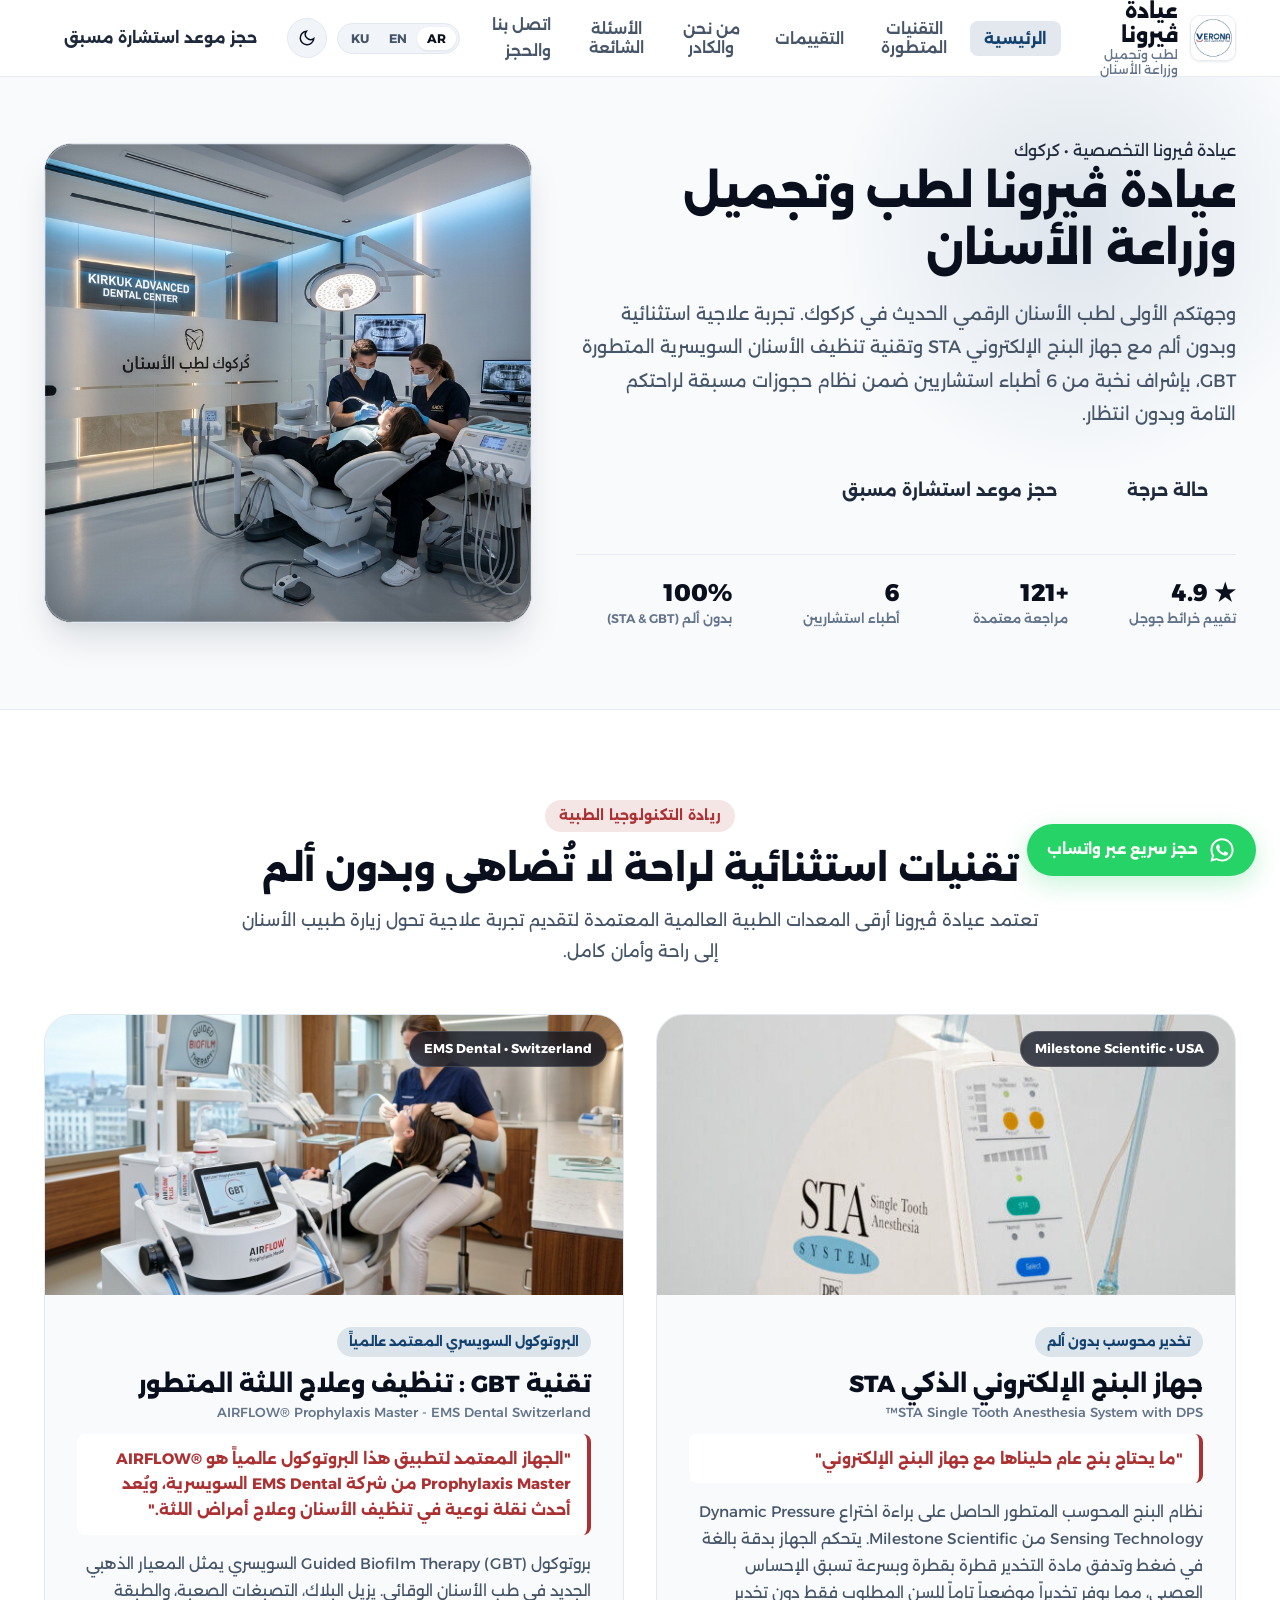
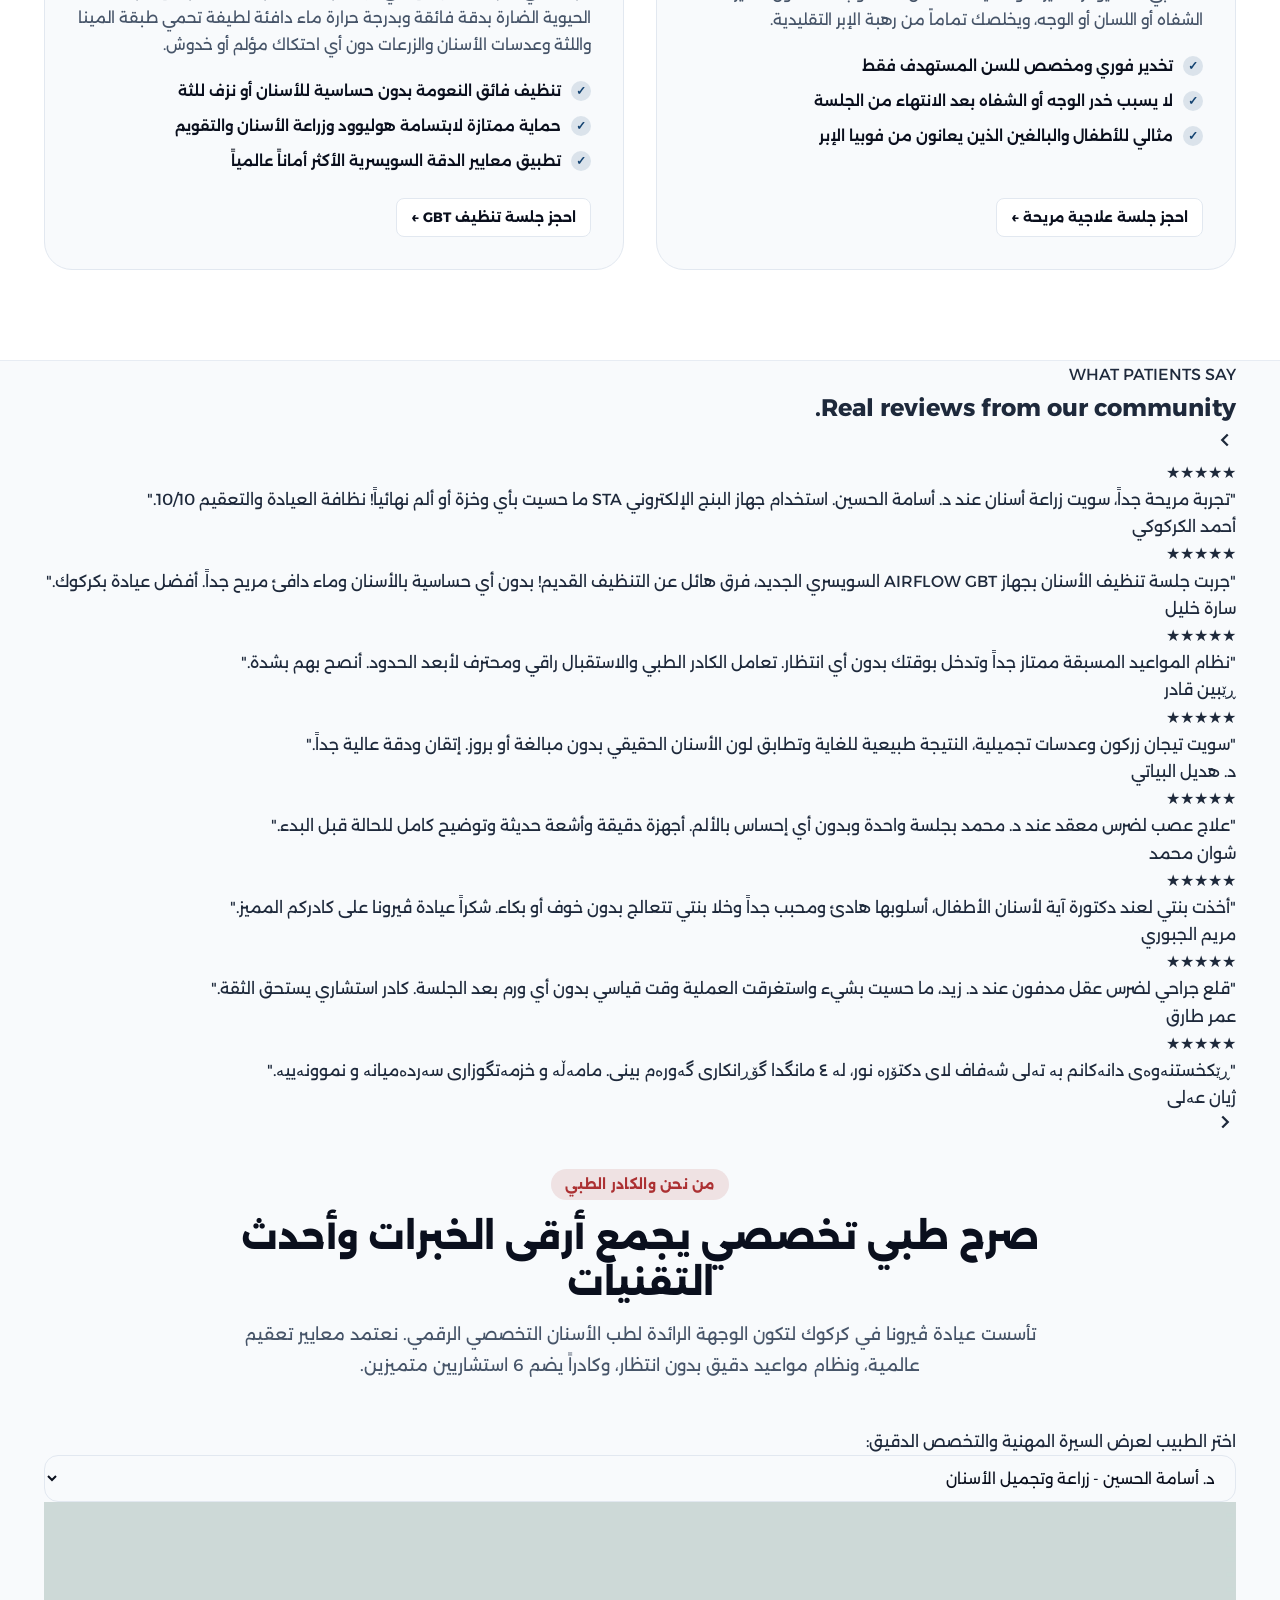
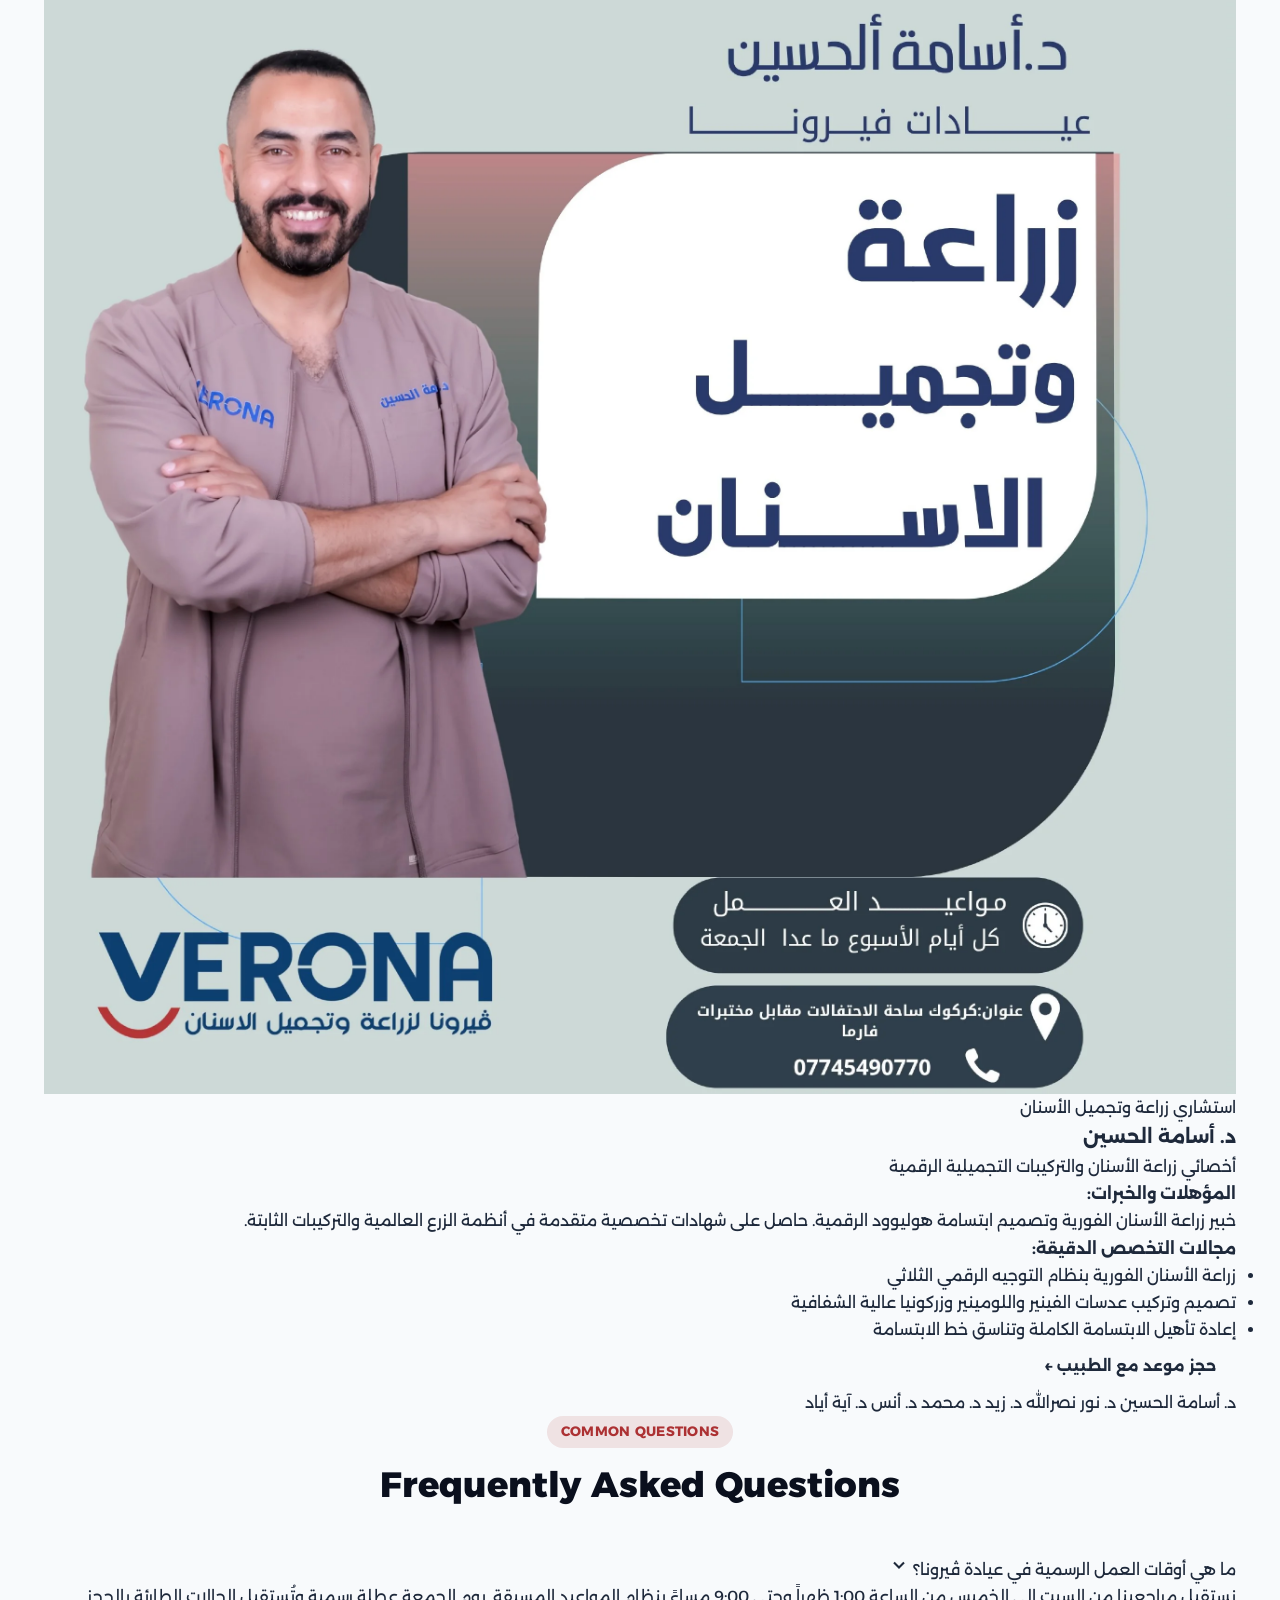
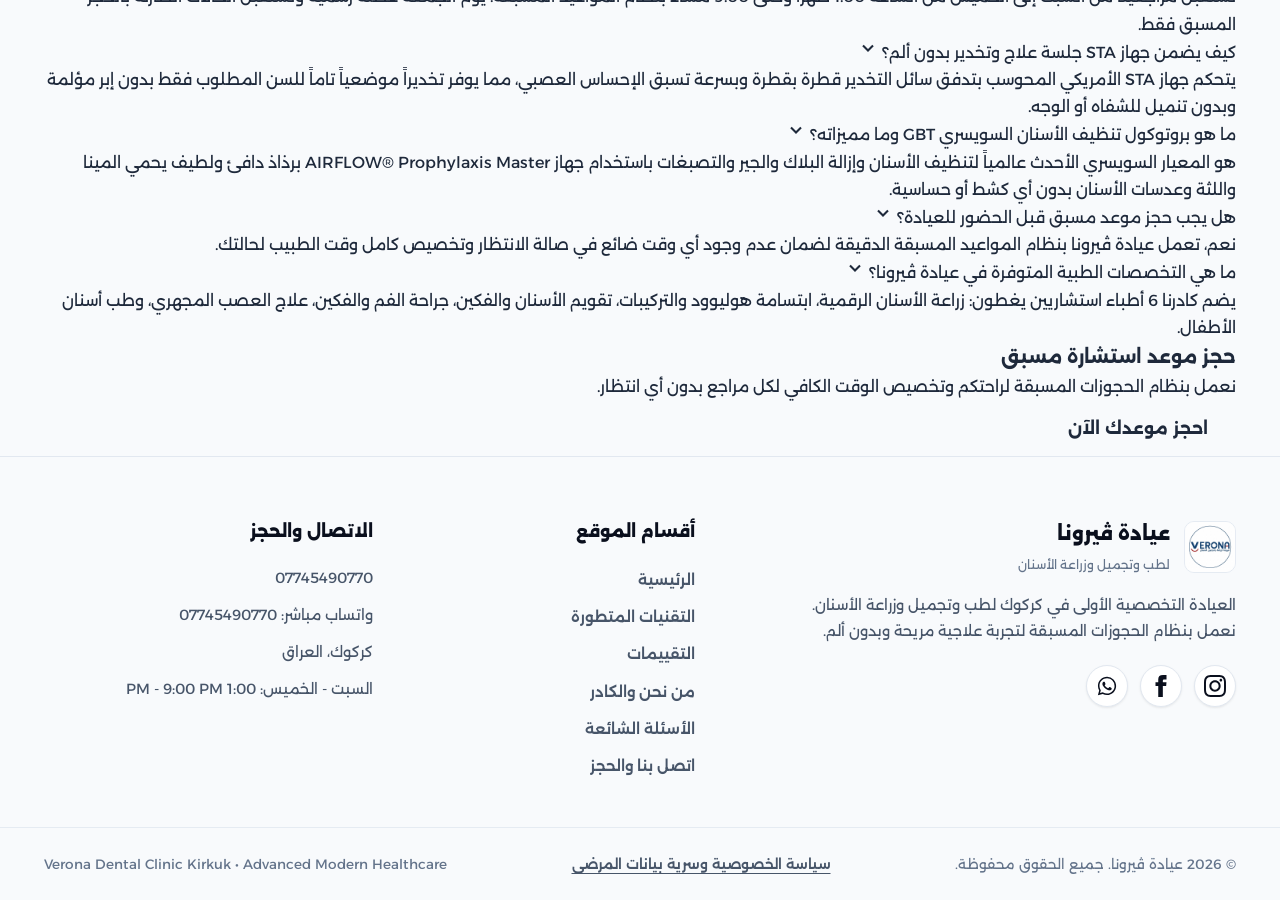
==== commit c7dfeefe: "Revamp hero CTAs, redesign reviews to match Image 2, add FAQ matching Image 3, add doctors CV dropdo" ====
--- a/index.html
+++ b/index.html
@@ -48,11 +48,11 @@
 
       <div class="nav-menu" id="navMenu">
         <button type="button" class="nav-item active" data-scroll="hero" data-i18n="nav_home">الرئيسية</button>
-        <button type="button" class="nav-item" data-scroll="valueLadder" data-i18n="nav_pathways">خيارات الرعاية</button>
         <button type="button" class="nav-item" data-scroll="tech" data-i18n="nav_tech">التقنيات المتطورة</button>
         <button type="button" class="nav-item" data-scroll="reviews" data-i18n="nav_reviews">التقييمات</button>
-        <button type="button" class="nav-item" data-scroll="staff" data-i18n="nav_staff">الكادر الطبي</button>
-        <button type="button" class="nav-item" data-scroll="location" data-i18n="nav_location">الموقع</button>
+        <button type="button" class="nav-item" data-scroll="about" data-i18n="nav_about">من نحن والكادر</button>
+        <button type="button" class="nav-item" data-scroll="faq" data-i18n="nav_faq">الأسئلة الشائعة</button>
+        <a href="contact.html" class="nav-item" data-i18n="nav_contact">اتصل بنا والحجز</a>
       </div>
 
       <div class="nav-actions">
@@ -80,10 +80,7 @@
           </svg>
         </button>
 
-        <button type="button" class="btn btn-primary nav-cta-btn" data-scroll="booking">
-          <span class="btn-icon">📅</span>
-          <span data-i18n="nav_book_btn">حجز موعد</span>
-        </button>
+        <a href="contact.html#booking" class="btn btn-green-nav nav-cta-btn" data-i18n="hero_book_cta">حجز موعد استشارة مسبق</a>
 
         <button type="button" class="mobile-toggle-btn" id="mobileMenuBtn" aria-label="Open Navigation Menu">
           <span></span><span></span><span></span>
@@ -94,13 +91,12 @@
     <div class="mobile-nav-drawer" id="mobileDrawer">
       <div class="mobile-nav-links">
         <button type="button" class="mobile-nav-item active" data-scroll="hero" data-i18n="nav_home">الرئيسية</button>
-        <button type="button" class="mobile-nav-item" data-scroll="valueLadder" data-i18n="nav_pathways">خيارات الرعاية</button>
         <button type="button" class="mobile-nav-item" data-scroll="tech" data-i18n="nav_tech">التقنيات المتطورة</button>
         <button type="button" class="mobile-nav-item" data-scroll="reviews" data-i18n="nav_reviews">التقييمات</button>
-        <button type="button" class="mobile-nav-item" data-scroll="staff" data-i18n="nav_staff">الكادر الطبي</button>
-        <button type="button" class="mobile-nav-item" data-scroll="location" data-i18n="nav_location">الموقع</button>
-        <button type="button" class="btn btn-primary mobile-cta-btn" data-scroll="booking" data-i18n="nav_book_btn">حجز
-          موعد</button>
+        <button type="button" class="mobile-nav-item" data-scroll="about" data-i18n="nav_about">من نحن والكادر</button>
+        <button type="button" class="mobile-nav-item" data-scroll="faq" data-i18n="nav_faq">الأسئلة الشائعة</button>
+        <a href="contact.html" class="mobile-nav-item" data-i18n="nav_contact">اتصل بنا والحجز</a>
+        <a href="contact.html#booking" class="btn btn-green-nav mobile-cta-btn" data-i18n="hero_book_cta">حجز موعد استشارة مسبق</a>
       </div>
     </div>
   </nav>
@@ -116,29 +112,23 @@
         </div>
 
         <h1 class="hero-title">
-          <span class="title-main" data-i18n="hero_title_main">ابتسامة متناسقة وعلاج أسنان متطور بدون ألم بأحدث التقنيات السويسرية</span>
+          <span class="title-main" data-i18n="hero_title_main">عيادة ڤيرونا لطب وتجميل وزراعة الأسنان</span>
         </h1>
 
         <p class="hero-lead" data-i18n="hero_lead">
-          تخلص من رهبة إبر التخدير وألم الأسنان نهائياً. نوفر لك علاجاً محوسباً بجهاز STA بدون ألم وبروتوكول تنظيف GBT السويسري على أيدي 6 أطباء استشاريين، بمواعيد محددة بدون أي انتظار.
+          وجهتكم الأولى لطب الأسنان الرقمي الحديث في كركوك. تجربة علاجية استثنائية وبدون ألم مع جهاز البنج الإلكتروني
+          STA وتقنية تنظيف الأسنان السويسرية المتطورة GBT، بإشراف نخبة من 6 أطباء استشاريين ضمن نظام حجوزات مسبقة
+          لراحتكم التامة وبدون انتظار.
         </p>
 
-        <div class="hero-conversion-block">
-          <button type="button" class="btn btn-hero-cta btn-lg" data-scroll="booking">
-            <span class="btn-icon">📅</span>
-            <span data-i18n="hero_book_cta">احجز استشارتك بدون ألم وبدون انتظار</span>
-          </button>
-
-          <div class="hero-micro-reassurance">
-            <span data-i18n="hero_cta_reassurance">✓ تأكيد فوري عبر واتساب • 0 دقائق انتظار • خصوصية تامة</span>
-          </div>
-
-          <div class="hero-secondary-door">
-            <button type="button" class="hero-assessment-trigger" id="heroAssessmentTrigger" data-scroll="valueLadder">
-              <span class="trigger-spark">⚡</span>
-              <span data-i18n="hero_assessment_link">أو أجرِ تقييم الابتسامة المجاني (30 ثانية)</span>
-            </button>
-          </div>
+        <div class="hero-cta-group">
+          <a href="https://wa.me/9647745490770?text=%D8%AD%D8%A7%D9%84%D8%A9%20%D8%AD%D8%B1%D8%AC%D8%A9%20-%20%D8%B7%D9%88%D8%A7%D8%B1%D8%A6%20%D8%A3%D8%B3%D9%86%D8%A7%D9%86%20%D9%85%D8%B3%D8%AA%D8%B9%D8%AC%D9%84%D8%A9"
+            target="_blank" rel="noopener noreferrer" class="btn btn-critical-blue btn-lg" data-i18n="hero_critical_cta">
+            حالة حرجة
+          </a>
+          <a href="contact.html#booking" class="btn btn-booking-green btn-lg" data-i18n="hero_book_cta">
+            حجز موعد استشارة مسبق
+          </a>
         </div>
 
         <div class="hero-stats-strip">
@@ -170,102 +160,6 @@
           </video>
           <div class="hero-video-overlay-glow"></div>
         </div>
-      </div>
-    </div>
-  </section>
-
-  <section class="top-trust-bar" id="trustAnchors">
-    <div class="container top-trust-container">
-      <div class="top-trust-card top-trust-rating">
-        <div class="trust-stars-row">★★★★★</div>
-        <div class="trust-rating-text">
-          <span class="trust-score"><bdi dir="ltr">4.9 / 5.0</bdi></span>
-          <span class="trust-meta" data-i18n="top_google_trust">تقييم موثق رسمياً على خرائط جوجل (121 مراجعاً)</span>
-        </div>
-      </div>
-
-      <div class="top-trust-card top-trust-quote">
-        <span class="quote-symbol">“</span>
-        <p class="quote-body" data-i18n="top_trust_review_quote">"ما حسيت بأي ألم مع جهاز البنج الإلكتروني STA.. أفضل تجربة عيادة أسنان بكركوك" — أحمد الكركوكي (مراجع موثق)</p>
-      </div>
-
-      <div class="top-trust-card top-trust-guarantees">
-        <div class="trust-pill-item">
-          <span class="pill-icon">🛡️</span>
-          <span data-i18n="top_trust_badge_sta">تخدير محوسب بدون ألم (STA)</span>
-        </div>
-        <div class="trust-pill-item">
-          <span class="pill-icon">🇨🇭</span>
-          <span data-i18n="top_trust_badge_gbt">تنظيف سويسري معتمد (EMS GBT)</span>
-        </div>
-        <div class="trust-pill-item">
-          <span class="pill-icon">⏱️</span>
-          <span data-i18n="top_trust_badge_zero_wait">0 دقائق انتظار (مواعيد مسبقة)</span>
-        </div>
-      </div>
-    </div>
-  </section>
-
-  <section class="value-ladder-section" id="valueLadder">
-    <div class="container">
-      <div class="section-header text-center">
-        <span class="section-tag" data-i18n="ladder_tag">بوابات الرعاية السريعة</span>
-        <h2 class="section-title" data-i18n="ladder_title">كيف يمكننا مساعدتك اليوم؟ اختر الباب الأنسب لاحتياجك</h2>
-        <p class="section-subtitle" data-i18n="ladder_subtitle">
-          سواء كنت ترغب بتقييم أولي مجاني، أو علاج ألم عاجل، أو استشارة مع طبيب استشاري، نوفر لك خيارات مريحة ومباشرة.
-        </p>
-      </div>
-
-      <div class="ladder-grid">
-        <article class="ladder-card ladder-featured">
-          <div class="ladder-badge-top" data-i18n="card_assessment_tag">تقييم مجاني في 30 ثانية</div>
-          <div class="ladder-icon">💎</div>
-          <h3 class="ladder-card-title" data-i18n="card_assessment_title">فحص الابتسامة وحالة الأسنان الرقمي</h3>
-          <p class="ladder-card-desc" data-i18n="card_assessment_desc">
-            أجب عن 3 أسئلة سريعة لمعرفة خطة العلاج التقديرية والتكلفة المناسبة لحالتك مع توصية الطبيب الاستشاري.
-          </p>
-          <button type="button" class="btn btn-primary btn-block ladder-btn" id="openAssessmentBtn" data-i18n="btn_start_assessment">
-            ابدأ التقييم الفوري مجاناً ←
-          </button>
-        </article>
-
-        <article class="ladder-card">
-          <div class="ladder-badge-top badge-urgent" data-i18n="card_emergency_tag">ألم عاجل أو طارئ</div>
-          <div class="ladder-icon">⚡</div>
-          <h3 class="ladder-card-title" data-i18n="card_emergency_title">خط الطوارئ والألم السريع عبر واتساب</h3>
-          <p class="ladder-card-desc" data-i18n="card_emergency_desc">
-            هل تعاني من ألم أسنان مفاجئ أو كسر في الحشوة؟ تواصل مباشرة مع فريق الطوارئ لتوجيهك بدون تأخير.
-          </p>
-          <a href="https://wa.me/9647745490770?text=%D8%AD%D8%A7%D9%84%D8%A9%20%D8%B7%D8%A7%D8%B1%D8%A6%D8%A9%20-%20%D8%A3%D8%B9%D8%A7%D9%86%D9%8A%20%D9%85%D9%86%20%D8%A3%D9%84%D9%85%20%D8%A3%D8%B3%D9%86%D8%A7%D9%86%20%D8%B9%D8%A7%D8%AC%D9%84%20%D9%88%D8%A3%D8%AD%D8%AA%D8%A7%D8%AC%20%D8%A7%D8%B3%D8%AA%D8%B4%D8%A7%D8%B1%D8%A9%20%D9%81%D9%88%D8%B1%D9%8A%D8%A9"
-            target="_blank" rel="noopener noreferrer" class="btn btn-whatsapp btn-block ladder-btn" data-i18n="btn_emergency_chat">
-            تواصل مع طوارئ الأسنان فوراً ⚡
-          </a>
-        </article>
-
-        <article class="ladder-card">
-          <div class="ladder-badge-top" data-i18n="card_guide_tag">دليل رقمي مجاني</div>
-          <div class="ladder-icon">📘</div>
-          <h3 class="ladder-card-title" data-i18n="card_guide_title">دليل ڤيرونا الشامل للابتسامة والعناية</h3>
-          <p class="ladder-card-desc" data-i18n="card_guide_desc">
-            احصل على نسختك المجانية من الدليل الطبي الإرشادي للتعرف على أسرار بياض الأسنان وتقنيات التخدير بدون ألم.
-          </p>
-          <a href="https://wa.me/9647745490770?text=%D9%85%D8%B1%D8%AD%D8%A8%D8%A7%D9%8B%2C%20%D8%A3%D9%88%D8%AF%20%D8%A7%D9%84%D8%AD%D8%B5%D9%88%D9%84%20%D8%B9%D9%84%D9%89%20%D9%86%D8%B3%D8%AE%D8%AA%D9%8A%20%D8%A7%D9%84%D9%85%D8%AC%D8%A7%D9%86%D9%8A%D8%A9%20%D9%85%D9%86%20%D8%AF%D9%84%D9%8A%D9%84%20%D9%81%D9%8A%D8%B1%D9%88%D9%86%D8%A7%20%D9%84%D9%84%D8%A7%D8%A8%D8%AA%D8%B3%D8%A7%D9%85%D8%A9%20%D9%88%D8%B5%D8%AD%D8%A9%20%D8%A7%D9%84%D8%A3%D8%B3%D9%86%D8%A7%D9%86"
-            target="_blank" rel="noopener noreferrer" class="btn btn-outline btn-block ladder-btn" data-i18n="btn_get_guide">
-            احصل على الدليل المجاني الآن 📥
-          </a>
-        </article>
-
-        <article class="ladder-card">
-          <div class="ladder-badge-top" data-i18n="card_direct_tag">حجز موعد مسبق</div>
-          <div class="ladder-icon">👨‍⚕️</div>
-          <h3 class="ladder-card-title" data-i18n="card_direct_title">حجز استشارة شاملة مع استشاري</h3>
-          <p class="ladder-card-desc" data-i18n="card_direct_desc">
-            اختر طبيبك المفضل وموعدك الملائم بدون أي وقت ضائع في صالة الانتظار.
-          </p>
-          <button type="button" class="btn btn-primary btn-block ladder-btn" data-scroll="booking" data-i18n="btn_book_direct_path">
-            الانتقال إلى استمارة الحجز 📅
-          </button>
-        </article>
       </div>
     </div>
   </section>
@@ -298,7 +192,7 @@
               <small class="tech-en-title">STA Single Tooth Anesthesia System with DPS™</small>
             </h3>
             <p class="tech-quote" data-i18n="tech_sta_quote">
-              "مايحتاج بنج عام حليناها ويا جهاز البنج الالكتروني 😍💪"
+              "ما يحتاج بنج عام حليناها مع جهاز البنج الإلكتروني"
             </p>
             <p class="tech-text" data-i18n="tech_sta_desc">
               نظام البنج المحوسب المتطور الحاصل على براءة اختراع Dynamic Pressure Sensing Technology من Milestone
@@ -321,10 +215,9 @@
               </li>
             </ul>
             <div class="tech-card-footer">
-              <button type="button" class="btn btn-outline btn-sm" data-scroll="booking"
-                data-i18n="btn_book_device_session">
+              <a href="contact.html#booking" class="btn btn-outline btn-sm" data-i18n="btn_book_device_session">
                 احجز جلسة علاجية مريحة &larr;
-              </button>
+              </a>
             </div>
           </div>
         </article>
@@ -335,7 +228,7 @@
               alt="EMS Dental AIRFLOW Prophylaxis Master - Guided Biofilm Therapy GBT" class="tech-card-img"
               loading="lazy">
             <div class="tech-card-badge">
-              <span>EMS Dental • Switzerland 🇨🇭</span>
+              <span>EMS Dental • Switzerland</span>
             </div>
           </div>
           <div class="tech-card-body">
@@ -368,10 +261,9 @@
               </li>
             </ul>
             <div class="tech-card-footer">
-              <button type="button" class="btn btn-outline btn-sm" data-scroll="booking"
-                data-i18n="btn_book_gbt_session">
+              <a href="contact.html#booking" class="btn btn-outline btn-sm" data-i18n="btn_book_gbt_session">
                 احجز جلسة تنظيف GBT &larr;
-              </button>
+              </a>
             </div>
           </div>
         </article>
@@ -379,772 +271,272 @@
     </div>
   </section>
 
-  <section class="reviews-section" id="reviews">
-    <div class="container">
-
-      <div class="google-rating-banner">
-        <div class="google-banner-logo">
-          <svg viewBox="0 0 24 24" width="48" height="48">
-            <path fill="#4285F4"
-              d="M23.745 12.27c0-.7-.06-1.4-.19-2.07H12v4.51h6.6c-.29 1.52-1.14 2.8-2.4 3.65v3h3.88c2.27-2.09 3.665-5.17 3.665-9.09z" />
-            <path fill="#34A853"
-              d="M12 24c3.24 0 5.95-1.08 7.93-2.91l-3.88-3c-1.08.72-2.45 1.16-4.05 1.16-3.12 0-5.77-2.1-6.72-4.93H1.28v3.09C3.27 21.3 7.35 24 12 24z" />
-            <path fill="#FBBC05"
-              d="M5.28 14.32c-.25-.72-.38-1.49-.38-2.32s.13-1.6.38-2.32V6.59H1.28C.46 8.21 0 10.05 0 12s.46 3.79 1.28 5.41l4-3.09z" />
-            <path fill="#EA4335"
-              d="M12 4.75c1.77 0 3.35.61 4.6 1.8l3.42-3.42C17.95 1.19 15.24 0 12 0 7.35 0 3.27 2.7 1.28 6.59l4 3.09c.95-2.83 3.6-4.93 6.72-4.93z" />
+  <section class="reviews-ocean-section" id="reviews">
+    <div class="reviews-ocean-overlay"></div>
+    <div class="container reviews-ocean-container">
+      <div class="reviews-ocean-header text-center">
+        <span class="reviews-ocean-eyebrow" data-i18n="reviews_eyebrow">WHAT PATIENTS SAY</span>
+        <h2 class="reviews-ocean-title" data-i18n="reviews_headline">Real reviews from our community.</h2>
+      </div>
+
+      <div class="reviews-ocean-carousel-wrap">
+        <button type="button" class="ocean-arrow ocean-arrow-prev" id="prevOceanBtn" aria-label="Previous Review">
+          <svg viewBox="0 0 24 24" width="22" height="22" fill="none" stroke="currentColor" stroke-width="2.5">
+            <polyline points="15 18 9 12 15 6"></polyline>
           </svg>
-        </div>
-        <div class="google-banner-info">
-          <div class="google-score-line">
-            <span class="huge-score"><bdi dir="ltr">4.9</bdi></span>
-            <div class="score-stars-col">
-              <div class="stars-gold">★★★★★</div>
-              <span class="score-meta">
-                <span data-i18n="google_map_verified">تقييم موثق رسمياً</span> •
-                <strong class="bdi-num"><bdi dir="ltr">121</bdi></strong> <span data-i18n="reviews_word">تقييماً</span>
-              </span>
-            </div>
-          </div>
-          <p class="google-banner-text" data-i18n="google_banner_text">
-            عيادة ڤيرونا لطب وتجميل وزراعة الأسنان في كركوك حاصلة على أعلى التقييمات لجودة التعقيم، مهارة الكادر الطبي،
-            ودقة المواعيد المسبقة.
-          </p>
-        </div>
-        <div class="google-banner-action">
-          <a href="https://www.google.com/maps/place/%D8%B9%D9%8A%D8%A7%D8%AF%D8%A9+%DA%A4%D9%8A%D8%B1%D9%88%D9%86%D8%A7+%D9%84%D8%B7%D8%A8+%D9%88+%D8%AA%D8%AC%D9%85%D9%8A%D9%84+%D9%88+%D8%B2%D8%B1%D8%A7%D8%B9%D8%A9+%D8%A7%D9%84%D8%A7%D8%B3%D9%86%D8%A7%D9%86%E2%80%AD/@35.4289309,44.3629447,17z/data=!3m1!4b1!4m6!3m5!1s0x1554d797b5e53797:0x9507788a23d69f08!8m2!3d35.4289309!4d44.3629447!16s%2Fg%2F11sc1wsrzy?authuser=1&entry=ttu&g_ep=EgoyMDI2MTAyMC4wIKXMDSoASAFQAw%3D%3D"
-            target="_blank" rel="noopener noreferrer" class="btn btn-primary">
-            <span class="btn-icon">🗺️</span>
-            <span data-i18n="btn_view_google_reviews">عرض كافة التقييمات على جوجل</span>
-          </a>
-        </div>
-      </div>
-
-      <div class="reviews-carousel-wrapper">
-        <button type="button" class="carousel-arrow carousel-arrow-prev" id="prevReviewBtn" aria-label="التقييم السابق">
+        </button>
+
+        <div class="reviews-ocean-track-container" id="oceanTrackContainer">
+          <div class="reviews-ocean-track" id="oceanTrack">
+
+            <article class="ocean-review-card">
+              <div class="ocean-stars">★★★★★</div>
+              <p class="ocean-text" data-i18n="rev_text_1">
+                "تجربة مريحة جداً، سويت زراعة أسنان عند د. أسامة الحسين. استخدام جهاز البنج الإلكتروني STA ما حسيت بأي وخزة أو ألم نهائياً! نظافة العيادة والتعقيم 10/10."
+              </p>
+              <div class="ocean-author" data-i18n="rev_name_1">أحمد الكركوكي</div>
+            </article>
+
+            <article class="ocean-review-card">
+              <div class="ocean-stars">★★★★★</div>
+              <p class="ocean-text" data-i18n="rev_text_2">
+                "جربت جلسة تنظيف الأسنان بجهاز AIRFLOW GBT السويسري الجديد، فرق هائل عن التنظيف القديم! بدون أي حساسية بالأسنان وماء دافئ مريح جداً. أفضل عيادة بكركوك."
+              </p>
+              <div class="ocean-author" data-i18n="rev_name_2">سارة خليل</div>
+            </article>
+
+            <article class="ocean-review-card">
+              <div class="ocean-stars">★★★★★</div>
+              <p class="ocean-text" data-i18n="rev_text_3">
+                "نظام المواعيد المسبقة ممتاز جداً وتدخل بوقتك بدون أي انتظار. تعامل الكادر الطبي والاستقبال راقي ومحترف لأبعد الحدود. أنصح بهم بشدة."
+              </p>
+              <div class="ocean-author" data-i18n="rev_name_3">ڕێبین قادر</div>
+            </article>
+
+            <article class="ocean-review-card">
+              <div class="ocean-stars">★★★★★</div>
+              <p class="ocean-text" data-i18n="rev_text_4">
+                "سويت تيجان زركون وعدسات تجميلية، النتيجة طبيعية للغاية وتطابق لون الأسنان الحقيقي بدون مبالغة أو بروز. إتقان ودقة عالية جداً."
+              </p>
+              <div class="ocean-author" data-i18n="rev_name_4">د. هديل البياتي</div>
+            </article>
+
+            <article class="ocean-review-card">
+              <div class="ocean-stars">★★★★★</div>
+              <p class="ocean-text" data-i18n="rev_text_5">
+                "علاج عصب لضرس معقد عند د. محمد بجلسة واحدة وبدون أي إحساس بالألم. أجهزة دقيقة وأشعة حديثة وتوضيح كامل للحالة قبل البدء."
+              </p>
+              <div class="ocean-author" data-i18n="rev_name_5">شوان محمد</div>
+            </article>
+
+            <article class="ocean-review-card">
+              <div class="ocean-stars">★★★★★</div>
+              <p class="ocean-text" data-i18n="rev_text_6">
+                "أخذت بنتي لعند دكتورة آية لأسنان الأطفال، أسلوبها هادئ ومحبب جداً وخلا بنتي تتعالج بدون خوف أو بكاء. شكراً عيادة ڤيرونا على كادركم المميز."
+              </p>
+              <div class="ocean-author" data-i18n="rev_name_6">مريم الجبوري</div>
+            </article>
+
+            <article class="ocean-review-card">
+              <div class="ocean-stars">★★★★★</div>
+              <p class="ocean-text" data-i18n="rev_text_7">
+                "قلع جراحي لضرس عقل مدفون عند د. زيد، ما حسيت بشيء واستغرقت العملية وقت قياسي بدون أي ورم بعد الجلسة. كادر استشاري يستحق الثقة."
+              </p>
+              <div class="ocean-author" data-i18n="rev_name_7">عمر طارق</div>
+            </article>
+
+            <article class="ocean-review-card">
+              <div class="ocean-stars">★★★★★</div>
+              <p class="ocean-text" data-i18n="rev_text_8">
+                "ڕێکخستنەوەی دانەکانم بە تەلی شەفاف لای دکتۆرە نور، لە ٤ مانگدا گۆڕانکاری گەورەم بینی. مامەڵە و خزمەتگوزاری سەردەمیانە و نموونەییە."
+              </p>
+              <div class="ocean-author" data-i18n="rev_name_8">ژیان عەلی</div>
+            </article>
+
+          </div>
+        </div>
+
+        <button type="button" class="ocean-arrow ocean-arrow-next" id="nextOceanBtn" aria-label="Next Review">
           <svg viewBox="0 0 24 24" width="22" height="22" fill="none" stroke="currentColor" stroke-width="2.5">
             <polyline points="9 18 15 12 9 6"></polyline>
           </svg>
         </button>
-
-        <div class="reviews-carousel-track-container" id="reviewsTrackContainer">
-          <div class="reviews-carousel-track" id="reviewsCarouselTrack">
-
-            <article class="review-card">
-              <div class="review-card-header">
-                <div class="review-author">
-                  <div class="review-avatar">A</div>
-                  <div>
-                    <h4 class="author-name" data-i18n="rev_name_1">أحمد الكركوكي</h4>
-                    <div class="review-stars">★★★★★</div>
-                  </div>
-                </div>
-                <span class="review-date" data-i18n="rev_date_1">قبل شهر</span>
-              </div>
-              <p class="review-body" data-i18n="rev_text_1">
-                "تجربة مريحة جداً، سويت زراعة أسنان عند د. أسامة الحسين. استخدام جهاز البنج الإلكتروني STA ما حسيت بأي
-                وخزة أو ألم نهائياً! نظافة العيادة والتعقيم 10/10."
-              </p>
-              <div class="review-badge-verified">
-                <svg viewBox="0 0 24 24" width="14" height="14" fill="#34A853">
-                  <path d="M9 16.17L4.83 12l-1.42 1.41L9 19 21 7l-1.41-1.41z" />
-                </svg>
-                <span data-i18n="verified_patient">مريض موثق عبر خرائط جوجل</span>
-              </div>
-            </article>
-
-            <article class="review-card">
-              <div class="review-card-header">
-                <div class="review-author">
-                  <div class="review-avatar">S</div>
-                  <div>
-                    <h4 class="author-name" data-i18n="rev_name_2">سارة خليل</h4>
-                    <div class="review-stars">★★★★★</div>
-                  </div>
-                </div>
-                <span class="review-date" data-i18n="rev_date_2">قبل أسبوعين</span>
-              </div>
-              <p class="review-body" data-i18n="rev_text_2">
-                "جربت جلسة تنظيف الأسنان بجهاز AIRFLOW GBT السويسري الجديد، فرق هائل عن التنظيف القديم! بدون أي حساسية
-                بالأسنان وماء دافئ مريح جداً. أفضل عيادة بكركوك."
-              </p>
-              <div class="review-badge-verified">
-                <svg viewBox="0 0 24 24" width="14" height="14" fill="#34A853">
-                  <path d="M9 16.17L4.83 12l-1.42 1.41L9 19 21 7l-1.41-1.41z" />
-                </svg>
-                <span data-i18n="verified_patient">مريض موثق عبر خرائط جوجل</span>
-              </div>
-            </article>
-
-            <article class="review-card">
-              <div class="review-card-header">
-                <div class="review-author">
-                  <div class="review-avatar">R</div>
-                  <div>
-                    <h4 class="author-name" data-i18n="rev_name_3">ڕێبین قادر</h4>
-                    <div class="review-stars">★★★★★</div>
-                  </div>
-                </div>
-                <span class="review-date" data-i18n="rev_date_3">قبل 3 أسابيع</span>
-              </div>
-              <p class="review-body" data-i18n="rev_text_3">
-                "نظام المواعيد المسبقة ممتاز جداً وتدخل بوقتك بدون أي انتظار. تعامل الكادر الطبي والاستقبال راقي ومحترف
-                لأبعد الحدود. أنصح بهم بشدة."
-              </p>
-              <div class="review-badge-verified">
-                <svg viewBox="0 0 24 24" width="14" height="14" fill="#34A853">
-                  <path d="M9 16.17L4.83 12l-1.42 1.41L9 19 21 7l-1.41-1.41z" />
-                </svg>
-                <span data-i18n="verified_patient">مريض موثق عبر خرائط جوجل</span>
-              </div>
-            </article>
-
-            <article class="review-card">
-              <div class="review-card-header">
-                <div class="review-author">
-                  <div class="review-avatar">H</div>
-                  <div>
-                    <h4 class="author-name" data-i18n="rev_name_4">د. هديل البياتي</h4>
-                    <div class="review-stars">★★★★★</div>
-                  </div>
-                </div>
-                <span class="review-date" data-i18n="rev_date_4">قبل شهر</span>
-              </div>
-              <p class="review-body" data-i18n="rev_text_4">
-                "سويت تيجان زركون وعدسات تجميلية، النتيجة طبيعية للغاية وتطابق لون الأسنان الحقيقي بدون مبالغة أو بروز.
-                إتقان ودقة عالية جداً."
-              </p>
-              <div class="review-badge-verified">
-                <svg viewBox="0 0 24 24" width="14" height="14" fill="#34A853">
-                  <path d="M9 16.17L4.83 12l-1.42 1.41L9 19 21 7l-1.41-1.41z" />
-                </svg>
-                <span data-i18n="verified_patient">مريض موثق عبر خرائط جوجل</span>
-              </div>
-            </article>
-
-            <article class="review-card">
-              <div class="review-card-header">
-                <div class="review-author">
-                  <div class="review-avatar">S</div>
-                  <div>
-                    <h4 class="author-name" data-i18n="rev_name_5">شوان محمد</h4>
-                    <div class="review-stars">★★★★★</div>
-                  </div>
-                </div>
-                <span class="review-date" data-i18n="rev_date_5">قبل شهرين</span>
-              </div>
-              <p class="review-body" data-i18n="rev_text_5">
-                "علاج عصب لضرس معقد عند د. محمد بجلسة واحدة وبدون أي إحساس بالألم. أجهزة دقيقة وأشعة حديثة وتوضيح كامل
-                للحالة قبل البدء."
-              </p>
-              <div class="review-badge-verified">
-                <svg viewBox="0 0 24 24" width="14" height="14" fill="#34A853">
-                  <path d="M9 16.17L4.83 12l-1.42 1.41L9 19 21 7l-1.41-1.41z" />
-                </svg>
-                <span data-i18n="verified_patient">مريض موثق عبر خرائط جوجل</span>
-              </div>
-            </article>
-
-            <article class="review-card">
-              <div class="review-card-header">
-                <div class="review-author">
-                  <div class="review-avatar">M</div>
-                  <div>
-                    <h4 class="author-name" data-i18n="rev_name_6">مريم الجبوري</h4>
-                    <div class="review-stars">★★★★★</div>
-                  </div>
-                </div>
-                <span class="review-date" data-i18n="rev_date_6">قبل 3 أسابيع</span>
-              </div>
-              <p class="review-body" data-i18n="rev_text_6">
-                "أخذت بنتي لعند دكتورة آية لأسنان الأطفال، أسلوبها هادئ ومحبب جداً وخلا بنتي تتعالج بدون خوف أو بكاء.
-                شكراً عيادة ڤيرونا على كادركم المميز."
-              </p>
-              <div class="review-badge-verified">
-                <svg viewBox="0 0 24 24" width="14" height="14" fill="#34A853">
-                  <path d="M9 16.17L4.83 12l-1.42 1.41L9 19 21 7l-1.41-1.41z" />
-                </svg>
-                <span data-i18n="verified_patient">مريض موثق عبر خرائط جوجل</span>
-              </div>
-            </article>
-
-            <article class="review-card">
-              <div class="review-card-header">
-                <div class="review-author">
-                  <div class="review-avatar">O</div>
-                  <div>
-                    <h4 class="author-name" data-i18n="rev_name_7">عمر طارق</h4>
-                    <div class="review-stars">★★★★★</div>
-                  </div>
-                </div>
-                <span class="review-date" data-i18n="rev_date_7">قبل شهر</span>
-              </div>
-              <p class="review-body" data-i18n="rev_text_7">
-                "قلع جراحي لضرس عقل مدفون عند د. زيد، ما حسيت بشيء واستغرقت العملية وقت قياسي بدون أي ورم بعد الجلسة.
-                كادر استشاري يستحق الثقة."
-              </p>
-              <div class="review-badge-verified">
-                <svg viewBox="0 0 24 24" width="14" height="14" fill="#34A853">
-                  <path d="M9 16.17L4.83 12l-1.42 1.41L9 19 21 7l-1.41-1.41z" />
-                </svg>
-                <span data-i18n="verified_patient">مريض موثق عبر خرائط جوجل</span>
-              </div>
-            </article>
-
-            <article class="review-card">
-              <div class="review-card-header">
-                <div class="review-author">
-                  <div class="review-avatar">Z</div>
-                  <div>
-                    <h4 class="author-name" data-i18n="rev_name_8">ژیان عەلی</h4>
-                    <div class="review-stars">★★★★★</div>
-                  </div>
-                </div>
-                <span class="review-date" data-i18n="rev_date_8">قبل أسبوعين</span>
-              </div>
-              <p class="review-body" data-i18n="rev_text_8">
-                "ڕێکخستنەوەی دانەکانم بە تەلی شەفاف لای دکتۆرە نور، لە ٤ مانگدا گۆڕانکاری گەورەم بینی. مامەڵە و
-                خزمەتگوزاری سەردەمیانە و نموونەییە."
-              </p>
-              <div class="review-badge-verified">
-                <svg viewBox="0 0 24 24" width="14" height="14" fill="#34A853">
-                  <path d="M9 16.17L4.83 12l-1.42 1.41L9 19 21 7l-1.41-1.41z" />
-                </svg>
-                <span data-i18n="verified_patient">مريض موثق عبر خرائط جوجل</span>
-              </div>
-            </article>
-
-            <article class="review-card">
-              <div class="review-card-header">
-                <div class="review-author">
-                  <div class="review-avatar">M</div>
-                  <div>
-                    <h4 class="author-name" data-i18n="rev_name_9">مصطفى النعيمي</h4>
-                    <div class="review-stars">★★★★★</div>
-                  </div>
-                </div>
-                <span class="review-date" data-i18n="rev_date_9">قبل شهرين</span>
-              </div>
-              <p class="review-body" data-i18n="rev_text_9">
-                "أهم نقطة بالنسبة لي كانت التعقيم. أجهزة التعقيم الحديثة وتغليف الأدوات أمام المراجع تعطي راحة نفسية
-                واطمئنان كامل. مستوى عالمي بكركوك."
-              </p>
-              <div class="review-badge-verified">
-                <svg viewBox="0 0 24 24" width="14" height="14" fill="#34A853">
-                  <path d="M9 16.17L4.83 12l-1.42 1.41L9 19 21 7l-1.41-1.41z" />
-                </svg>
-                <span data-i18n="verified_patient">مريض موثق عبر خرائط جوجل</span>
-              </div>
-            </article>
-
-            <article class="review-card">
-              <div class="review-card-header">
-                <div class="review-author">
-                  <div class="review-avatar">D</div>
-                  <div>
-                    <h4 class="author-name" data-i18n="rev_name_10">دیلان بەرزان</h4>
-                    <div class="review-stars">★★★★★</div>
-                  </div>
-                </div>
-                <span class="review-date" data-i18n="rev_date_10">قبل شهر</span>
-              </div>
-              <p class="review-body" data-i18n="rev_text_10">
-                "دیزاینی زەردەخەنەی هۆلیوود لای د. ئەنەس، بەڕاستی زۆر سروشتی و بێ کێشەیە. هەمووان دەپرسن لە کوێ چاکم
-                کردووە! سوپاس بۆ ماندووبوونتان."
-              </p>
-              <div class="review-badge-verified">
-                <svg viewBox="0 0 24 24" width="14" height="14" fill="#34A853">
-                  <path d="M9 16.17L4.83 12l-1.42 1.41L9 19 21 7l-1.41-1.41z" />
-                </svg>
-                <span data-i18n="verified_patient">مريض موثق عبر خرائط جوجل</span>
-              </div>
-            </article>
-
-            <article class="review-card">
-              <div class="review-card-header">
-                <div class="review-author">
-                  <div class="review-avatar">K</div>
-                  <div>
-                    <h4 class="author-name" data-i18n="rev_name_11">كرار حيدر</h4>
-                    <div class="review-stars">★★★★★</div>
-                  </div>
-                </div>
-                <span class="review-date" data-i18n="rev_date_11">قبل 3 أسابيع</span>
-              </div>
-              <p class="review-body" data-i18n="rev_text_11">
-                "حجزت عن طريق الواتساب وتم الرد وتحديد الموعد خلال دقائق. الدخول بالموعد تماماً ومتابعة بعد العلاج
-                للاطمئنان على الحالة. عيادة محترفة بكل المقاييس."
-              </p>
-              <div class="review-badge-verified">
-                <svg viewBox="0 0 24 24" width="14" height="14" fill="#34A853">
-                  <path d="M9 16.17L4.83 12l-1.42 1.41L9 19 21 7l-1.41-1.41z" />
-                </svg>
-                <span data-i18n="verified_patient">مريض موثق عبر خرائط جوجل</span>
-              </div>
-            </article>
-
-            <article class="review-card">
-              <div class="review-card-header">
-                <div class="review-author">
-                  <div class="review-avatar">N</div>
-                  <div>
-                    <h4 class="author-name" data-i18n="rev_name_12">نور الهدى</h4>
-                    <div class="review-stars">★★★★★</div>
-                  </div>
-                </div>
-                <span class="review-date" data-i18n="rev_date_12">قبل 4 أسابيع</span>
-              </div>
-              <p class="review-body" data-i18n="rev_text_12">
-                "عندي فوبيا شديدة من إبر البنج، لكن جهاز البنج الإلكتروني عندهم غير فكرتي تماماً! ما حسيت بأي شيء أبداً
-                وتخدر السن بدون خدر الشفاه. تجربة ممتازة."
-              </p>
-              <div class="review-badge-verified">
-                <svg viewBox="0 0 24 24" width="14" height="14" fill="#34A853">
-                  <path d="M9 16.17L4.83 12l-1.42 1.41L9 19 21 7l-1.41-1.41z" />
-                </svg>
-                <span data-i18n="verified_patient">مريض موثق عبر خرائط جوجل</span>
-              </div>
-            </article>
-
-          </div>
-        </div>
-
-        <button type="button" class="carousel-arrow carousel-arrow-next" id="nextReviewBtn" aria-label="التقييم التالي">
-          <svg viewBox="0 0 24 24" width="22" height="22" fill="none" stroke="currentColor" stroke-width="2.5">
-            <polyline points="15 18 9 12 15 6"></polyline>
-          </svg>
-        </button>
-      </div>
-
-      <div class="reviews-carousel-dots" id="reviewsCarouselDots"></div>
-
-      <div class="transformation-wrapper">
-        <div class="transformation-header text-center">
-          <span class="section-tag" data-i18n="smile_tag">نتائج سريرية واقعية</span>
-          <h3 class="transformation-title" data-i18n="smile_title">التحول الرقمي للابتسامة في عيادة ڤيرونا</h3>
-          <p class="transformation-sub" data-i18n="smile_sub">
-            اسحب المقبض لمشاهدة الفرق بين حالة الأسنان قبل العلاج والنتيجة المتناسقة بعد تجميل وزراعة الأسنان.
-          </p>
-        </div>
-
-        <div class="comparison-container" id="comparisonSlider">
-
-          <img src="assets/after-smile.jpg" alt="After Smile Transformation Verona" class="comparison-img img-after"
-            loading="lazy">
-          <span class="comparison-label label-after" data-i18n="label_after">بعد العلاج (After)</span>
-
-          <div class="comparison-clipped" id="clippedBefore">
-            <img src="assets/before-smile.jpg" alt="Before Smile Verona" class="comparison-img img-before"
-              loading="lazy">
-            <span class="comparison-label label-before" data-i18n="label_before">قبل العلاج (Before)</span>
-          </div>
-
-          <div class="comparison-handle" id="sliderHandle">
-            <div class="handle-line"></div>
-            <div class="handle-knob">
-              <svg viewBox="0 0 24 24" width="18" height="18" fill="none" stroke="currentColor" stroke-width="2.5">
-                <polyline points="15 18 9 12 15 6"></polyline>
-              </svg>
-              <svg viewBox="0 0 24 24" width="18" height="18" fill="none" stroke="currentColor" stroke-width="2.5">
-                <polyline points="9 18 15 12 9 6"></polyline>
-              </svg>
-            </div>
-            <div class="handle-line"></div>
-          </div>
-        </div>
-
-        <div class="comparison-presets">
-          <button type="button" class="preset-btn" data-val="15" data-i18n="preset_before">عرض قبل العلاج 100%</button>
-          <button type="button" class="preset-btn active" data-val="50" data-i18n="preset_split">مقارنة نصف بنصف
-            50/50</button>
-          <button type="button" class="preset-btn" data-val="85" data-i18n="preset_after">عرض النتيجة بعد العلاج
-            100%</button>
-                <div class="transformation-cta-bar">
-          <div class="t-cta-content">
-            <span class="t-cta-badge">✨</span>
-            <div>
-              <h4 class="t-cta-title" data-i18n="cta_transformation_title">هل ترغب بالحصول على نتيجة متناسقة وطبيعية لابتسامتك؟</h4>
-              <p class="t-cta-sub" data-i18n="cta_transformation_sub">استشر أطباءنا الاستشاريين واكتشف كيف يمكن لتصميم الابتسامة الرقمي تغيير مظهر أسنانك بأمان وبدون ألم.</p>
-            </div>
-          </div>
-          <div class="t-cta-actions">
-            <button type="button" class="btn btn-primary" data-scroll="booking" data-i18n="btn_transformation_cta">احجز فحص الابتسامة الشامل الآن ←</button>
-            <button type="button" class="btn btn-outline" id="sliderAssessBtn" data-i18n="btn_slider_assess">تقييم مجاني (30 ثانية)</button>
-          </div>
-        </div>
-      </div>
+      </div>
+
+      <div class="ocean-carousel-dots" id="oceanDots"></div>
     </div>
   </section>
 
-  <section class="staff-section" id="staff">
+  <section class="about-section" id="about">
     <div class="container">
       <div class="section-header text-center">
-        <span class="section-tag" data-i18n="staff_tag">الكفاءات الطبية المتميزة</span>
-        <h2 class="section-title" data-i18n="staff_title">الكادر الطبي التخصصي في عيادة ڤيرونا</h2>
-        <p class="section-subtitle" data-i18n="staff_desc">
-          يضم فريقنا 6 أطباء استشاريين وأخصائيين في مختلف مجالات زراعة وتجميل وتقويم وجراحة الأسنان وطب أسنان الأطفال
-          لتقديم رعاية متكاملة تحت سقف واحد.
+        <span class="section-tag" data-i18n="about_eyebrow">من نحن والكادر الطبي</span>
+        <h2 class="section-title" data-i18n="about_headline">صرح طبي تخصصي يجمع أرقى الخبرات وأحدث التقنيات</h2>
+        <p class="section-subtitle" data-i18n="about_desc">
+          تأسست عيادة ڤيرونا في كركوك لتكون الوجهة الرائدة لطب الأسنان التخصصي الرقمي. نعتمد معايير تعقيم عالمية، ونظام مواعيد دقيق بدون انتظار، وكادراً يضم 6 استشاريين متميزين.
         </p>
       </div>
 
-      <div class="staff-filters" id="staffFilters">
-        <button type="button" class="filter-pill active" data-filter="all" data-i18n="filter_all">كافة الأطباء
-          (6)</button>
-        <button type="button" class="filter-pill" data-filter="implant" data-i18n="filter_implant">الزراعة
-          والتجميل</button>
-        <button type="button" class="filter-pill" data-filter="ortho" data-i18n="filter_ortho">تقويم الأسنان</button>
-        <button type="button" class="filter-pill" data-filter="surgery" data-i18n="filter_surgery">الجراحة
-          والترميم</button>
-        <button type="button" class="filter-pill" data-filter="pediatric" data-i18n="filter_pediatric">طب أسنان
-          الأطفال</button>
-      </div>
-
-      <div class="staff-grid" id="staffGrid">
-
-        <article class="doctor-card" data-category="implant">
-          <div class="doctor-img-wrap">
-            <img src="assets/staff/dr-osama.webp" alt="د. أسامة الحسين - زراعة وتجميل الاسنان" class="doctor-img"
-              loading="lazy">
-          </div>
-          <div class="doctor-card-body">
-            <h3 class="doctor-name" data-i18n="doc_osama_name">د. أسامة الحسين</h3>
-            <p class="doctor-role" data-i18n="doc_osama_role">أخصائي زراعة الأسنان والتركيبات التجميلية الرقمية</p>
-            <p class="doctor-bio" data-i18n="doc_osama_bio">
-              خبير زراعة الأسنان الفورية وتصميم ابتسامة هوليوود المتناسقة باستخدام أحدث التقنيات الرقمية وأنظمة الزرع
-              العالمية.
-            </p>
-            <button type="button" class="btn btn-outline btn-sm doctor-select-btn" data-doctor-name="د. أسامة الحسين"
-              data-scroll="booking">
-              <span data-i18n="btn_book_with_doc">حجز استشارة مع الطبيب &larr;</span>
-            </button>
-          </div>
-        </article>
-
-        <article class="doctor-card" data-category="ortho">
-          <div class="doctor-img-wrap">
-            <img src="assets/staff/dr-noor.webp" alt="د. نور نصرالله - تقويم وتجميل الاسنان" class="doctor-img"
-              loading="lazy">
-          </div>
-          <div class="doctor-card-body">
-            <h3 class="doctor-name" data-i18n="doc_noor_name">د. نور نصرالله</h3>
-            <p class="doctor-role" data-i18n="doc_noor_role">أخصائية تقويم وتجميل الأسنان والفكين</p>
-            <p class="doctor-bio" data-i18n="doc_noor_bio">
-              علاج كافة حالات اعوجاج الأسنان، التقويم الشفاف غير المرئي والتقويم الكلاسيكي للبالغين واليافعين لتحقيق
-              إطباق مثالي.
-            </p>
-            <button type="button" class="btn btn-outline btn-sm doctor-select-btn" data-doctor-name="د. نور نصرالله"
-              data-scroll="booking">
-              <span data-i18n="btn_book_with_doc">حجز استشارة مع الطبيبة &larr;</span>
-            </button>
-          </div>
-        </article>
-
-        <article class="doctor-card" data-category="surgery">
-          <div class="doctor-img-wrap">
-            <img src="assets/staff/dr-zaid.webp" alt="د. زيد - جراحة الفم والفكين والزراعة" class="doctor-img"
-              loading="lazy">
-          </div>
-          <div class="doctor-card-body">
-            <h3 class="doctor-name" data-i18n="doc_zaid_name">د. زيد</h3>
-            <p class="doctor-role" data-i18n="doc_zaid_role">أخصائي جراحة الفم والفكين وزراعة الأسنان المتقدمة</p>
-            <p class="doctor-bio" data-i18n="doc_zaid_bio">
-              قلع أضراس العقل المطمورة جراحياً بدون ألم، زراعة العظم ورفع الجيوب الأنفية، وإجراءات الجراحة الفموية
-              الدقيقة.
-            </p>
-            <button type="button" class="btn btn-outline btn-sm doctor-select-btn" data-doctor-name="د. زيد"
-              data-scroll="booking">
-              <span data-i18n="btn_book_with_doc">حجز استشارة مع الطبيب &larr;</span>
-            </button>
-          </div>
-        </article>
-
-        <article class="doctor-card" data-category="surgery">
-          <div class="doctor-img-wrap">
-            <img src="assets/staff/dr-mohammed.webp" alt="د. محمد - علاج العصب والحشوات التجميلية" class="doctor-img"
-              loading="lazy">
-          </div>
-          <div class="doctor-card-body">
-            <h3 class="doctor-name" data-i18n="doc_mohammed_name">د. محمد</h3>
-            <p class="doctor-role" data-i18n="doc_mohammed_role">أخصائي علاج جذور الأسنان والترميم التجميلي المجهري</p>
-            <p class="doctor-bio" data-i18n="doc_mohammed_bio">
-              علاج العصب بأحدث الأجهزة الدوارة في جلسة واحدة، والحشوات التجميلية الضوئية الدقيقة لحماية الأسنان
-              الطبيعية.
-            </p>
-            <button type="button" class="btn btn-outline btn-sm doctor-select-btn" data-doctor-name="د. محمد"
-              data-scroll="booking">
-              <span data-i18n="btn_book_with_doc">حجز استشارة مع الطبيب &larr;</span>
-            </button>
-          </div>
-        </article>
-
-        <article class="doctor-card" data-category="implant">
-          <div class="doctor-img-wrap">
-            <img src="assets/staff/dr-anas.webp" alt="د. أنس - ابتسامة هوليوود والتركيبات" class="doctor-img"
-              loading="lazy">
-          </div>
-          <div class="doctor-card-body">
-            <h3 class="doctor-name" data-i18n="doc_anas_name">د. أنس</h3>
-            <p class="doctor-role" data-i18n="doc_anas_role">أخصائي تجميل الأسنان وابتسامة هوليوود والتركيبات الثابتة
-            </p>
-            <p class="doctor-bio" data-i18n="doc_anas_bio">
-              تصميم الفينير والزركون واللومينير بأعلى معايير التناسق مع ملامح الوجه وشفافية الأسنان الطبيعية.
-            </p>
-            <button type="button" class="btn btn-outline btn-sm doctor-select-btn" data-doctor-name="د. أنس"
-              data-scroll="booking">
-              <span data-i18n="btn_book_with_doc">حجز استشارة مع الطبيب &larr;</span>
-            </button>
-          </div>
-        </article>
-
-        <article class="doctor-card" data-category="pediatric">
-          <div class="doctor-img-wrap">
-            <img src="assets/staff/dr-aya.webp" alt="د. آية أياد - طب أسنان الأطفال" class="doctor-img" loading="lazy">
-          </div>
-          <div class="doctor-card-body">
-            <h3 class="doctor-name" data-i18n="doc_aya_name">د. آية أياد</h3>
-            <p class="doctor-role" data-i18n="doc_aya_role">طبيبة أسنان متخصصة في طب أسنان الأطفال والتأهيل السلوكي</p>
-            <p class="doctor-bio" data-i18n="doc_aya_bio">
-              أسلوب تربوي لطيف لعلاج أسنان الأطفال بدون خوف، حماية الأسنان اللبنية والوقاية بالفلورايد وسدادات الشقوق.
-            </p>
-            <button type="button" class="btn btn-outline btn-sm doctor-select-btn" data-doctor-name="د. آية أياد"
-              data-scroll="booking">
-              <span data-i18n="btn_book_with_doc">حجز استشارة مع الطبيبة &larr;</span>
-            </button>
-          </div>
-        </article>
-
+      <div class="doctor-cv-interactive-wrap">
+        <div class="cv-selector-bar">
+          <label for="doctorCvSelect" class="cv-selector-label" data-i18n="cv_dropdown_label">اختر الطبيب لعرض السيرة المهنية والتخصص الدقيق:</label>
+          <select id="doctorCvSelect" class="form-select cv-select-dropdown">
+            <option value="osama" data-i18n="doc_opt_osama">د. أسامة الحسين - زراعة وتجميل الأسنان</option>
+            <option value="noor" data-i18n="doc_opt_noor">د. نور نصرالله - تقويم وتجميل الأسنان</option>
+            <option value="zaid" data-i18n="doc_opt_zaid">د. زيد - جراحة الفم والفكين والزراعة</option>
+            <option value="mohammed" data-i18n="doc_opt_mohammed">د. محمد - علاج العصب والترميم المجهري</option>
+            <option value="anas" data-i18n="doc_opt_anas">د. أنس - ابتسامة هوليوود والعدسات</option>
+            <option value="aya" data-i18n="doc_opt_aya">د. آية أياد - طب أسنان الأطفال</option>
+          </select>
+        </div>
+
+        <div class="cv-display-card" id="cvDisplayCard">
+          <div class="cv-photo-side">
+            <img src="assets/staff/dr-osama.webp" alt="د. أسامة الحسين" id="cvDoctorImg" class="cv-doctor-img" loading="lazy">
+          </div>
+          <div class="cv-content-side">
+            <div class="cv-badge-row">
+              <span class="cv-badge" id="cvDoctorBadge">استشاري زراعة وتجميل الأسنان</span>
+            </div>
+            <h3 class="cv-doctor-name" id="cvDoctorName">د. أسامة الحسين</h3>
+            <p class="cv-doctor-role" id="cvDoctorRole">أخصائي زراعة الأسنان والتركيبات التجميلية الرقمية</p>
+            
+            <div class="cv-section-block">
+              <h4 class="cv-block-title" data-i18n="cv_qualifications_label">المؤهلات والخبرات:</h4>
+              <p class="cv-block-text" id="cvDoctorQualifications">
+                خبير زراعة الأسنان الفورية وتصميم ابتسامة هوليوود الرقمية. حاصل على شهادات تخصصية متقدمة في أنظمة الزرع العالمية والتركيبات الثابتة.
+              </p>
+            </div>
+
+            <div class="cv-section-block">
+              <h4 class="cv-block-title" data-i18n="cv_specialties_label">مجالات التخصص الدقيقة:</h4>
+              <ul class="cv-specialties-list" id="cvDoctorSpecialties">
+                <li>زراعة الأسنان الفورية بنظام التوجيه الرقمي الثلاثي</li>
+                <li>تصميم وتركيب عدسات الفينير واللومينير وزركونيا عالية الشفافية</li>
+                <li>إعادة تأهيل الابتسامة الكاملة وتناسق خط الابتسامة</li>
+              </ul>
+            </div>
+
+            <div class="cv-action-row">
+              <a href="contact.html#booking" class="btn btn-green-nav" id="cvBookBtn" data-i18n="btn_book_with_doc">
+                حجز موعد مع الطبيب &larr;
+              </a>
+            </div>
+          </div>
+        </div>
+
+        <div class="doctors-pills-row" id="doctorsPillsRow">
+          <button type="button" class="doc-pill-btn active" data-doc="osama">د. أسامة الحسين</button>
+          <button type="button" class="doc-pill-btn" data-doc="noor">د. نور نصرالله</button>
+          <button type="button" class="doc-pill-btn" data-doc="zaid">د. زيد</button>
+          <button type="button" class="doc-pill-btn" data-doc="mohammed">د. محمد</button>
+          <button type="button" class="doc-pill-btn" data-doc="anas">د. أنس</button>
+          <button type="button" class="doc-pill-btn" data-doc="aya">د. آية أياد</button>
+        </div>
       </div>
     </div>
   </section>
 
-  <section class="location-section" id="location">
+  <section class="faq-section" id="faq">
     <div class="container">
       <div class="section-header text-center">
-        <span class="section-tag" data-i18n="location_tag">موقع العيادة وساعات العمل</span>
-        <h2 class="section-title" data-i18n="location_title">تفضلوا بزيارتنا في عيادة ڤيرونا بكركوك</h2>
-        <p class="section-subtitle" data-i18n="location_desc">
-          موقع استراتيجي متميز يسهل الوصول إليه، مع مواقف سيارات مريحة وتجهيزات استقبال مريحة ومتكاملة.
-        </p>
-      </div>
-
-      <div class="location-grid">
-
-        <div class="location-info-card">
-          <div class="info-card-header">
-            <div class="clinic-pin-icon">📍</div>
-            <div>
-              <h3 class="info-clinic-title" data-i18n="location_clinic_title">عيادة ڤيرونا لطب وتجميل وزراعة الاسنان
-              </h3>
-              <p class="info-clinic-city" data-i18n="location_clinic_city">كركوك، العراق</p>
-            </div>
-          </div>
-
-          <div class="location-details-list">
-            <div class="detail-item">
-              <div class="detail-icon">🗺️</div>
-              <div class="detail-text">
-                <strong data-i18n="loc_address_label">العنوان:</strong>
-                <span data-i18n="loc_address_val">كركوك، طريق بغداد / المجمع الطبي التخصصي، بالقرب من مركز
-                  المدينة</span>
-              </div>
-            </div>
-
-            <div class="detail-item">
-              <div class="detail-icon">📞</div>
-              <div class="detail-text">
-                <strong data-i18n="loc_phone_label">الهاتف والحجوزات:</strong>
-                <a href="tel:07745490770" class="detail-link phone-ltr"><bdi dir="ltr">07745490770</bdi></a>
-                <span class="intl-hint">(+964 774 549 0770)</span>
-              </div>
-            </div>
-
-            <div class="detail-item">
-              <div class="detail-icon">⏱️</div>
-              <div class="detail-text">
-                <strong data-i18n="loc_hours_label">أوقات العمل (نظام الحجوزات المسبقة):</strong>
-                <div class="hours-row">
-                  <span data-i18n="hours_days">السبت - الخميس:</span>
-                  <strong class="hours-val"><bdi dir="ltr">1:00 PM - 9:00 PM</bdi></strong>
-                </div>
-                <div class="hours-row">
-                  <span data-i18n="hours_friday">الجمعة:</span>
-                  <span class="hours-val" data-i18n="hours_fri_val">مغلق</span>
-                </div>
-              </div>
-            </div>
-
-            <div class="detail-item">
-              <div class="detail-icon">🚗</div>
-              <div class="detail-text">
-                <strong data-i18n="loc_parking_label">مواقف السيارات:</strong>
-                <span data-i18n="loc_parking_val">تتوفر مواقف سيارات مجانية ومريحة لمرضى العيادة ومرافقيهم.</span>
-              </div>
-            </div>
-          </div>
-
-          <div class="location-actions">
-            <a href="https://www.google.com/maps/place/%D8%B9%D9%8A%D8%A7%D8%AF%D8%A9+%DA%A4%D9%8A%D8%B1%D9%88%D9%86%D8%A7+%D9%84%D8%B7%D8%A8+%D9%88+%D8%AA%D8%AC%D9%85%D9%8A%D9%84+%D9%88+%D8%B2%D8%B1%D8%A7%D8%B9%D8%A9+%D8%A7%D9%84%D8%A7%D8%B3%D9%86%D8%A7%D9%86%E2%80%AD/@35.4289309,44.3629447,17z/data=!3m1!4b1!4m6!3m5!1s0x1554d797b5e53797:0x9507788a23d69f08!8m2!3d35.4289309!4d44.3629447!16s%2Fg%2F11sc1wsrzy?authuser=1&entry=ttu&g_ep=EgoyMDI2MTAyMC4wIKXMDSoASAFQAw%3D%3D"
-              target="_blank" rel="noopener noreferrer" class="btn btn-primary btn-block">
-              <span class="btn-icon">🧭</span>
-              <span data-i18n="btn_open_google_maps">فتح الاتجاهات المباشرة في خرائط جوجل</span>
-            </a>
-          </div>
-        </div>
-
-        <div class="location-map-wrap">
-          <iframe src="https://maps.google.com/maps?q=35.4289309,44.3629447&hl=ar&z=17&output=embed" width="100%"
-            height="100%" allowfullscreen="" loading="lazy" referrerpolicy="no-referrer-when-downgrade"
-            title="Verona Dental Clinic Kirkuk Location Map">
-          </iframe>
-        </div>
+        <span class="section-tag" data-i18n="faq_eyebrow">COMMON QUESTIONS</span>
+        <h2 class="section-title" data-i18n="faq_headline">Frequently Asked Questions</h2>
+      </div>
+
+      <div class="faq-accordion-wrap">
+
+        <div class="faq-item active">
+          <button type="button" class="faq-question-btn" aria-expanded="true">
+            <span class="faq-question-text" data-i18n="faq_q1">ما هي أوقات العمل الرسمية في عيادة ڤيرونا؟</span>
+            <span class="faq-chevron-icon">
+              <svg viewBox="0 0 24 24" width="20" height="20" fill="none" stroke="currentColor" stroke-width="2.5">
+                <polyline points="6 9 12 15 18 9"></polyline>
+              </svg>
+            </span>
+          </button>
+          <div class="faq-answer-panel">
+            <p class="faq-answer-text" data-i18n="faq_a1">
+              نستقبل مراجعينا من السبت إلى الخميس من الساعة 1:00 ظهراً وحتى 9:00 مساءً بنظام المواعيد المسبقة. يوم الجمعة عطلة رسمية وتُستقبل الحالات الطارئة بالحجز المسبق فقط.
+            </p>
+          </div>
+        </div>
+
+        <div class="faq-item">
+          <button type="button" class="faq-question-btn" aria-expanded="false">
+            <span class="faq-question-text" data-i18n="faq_q2">كيف يضمن جهاز STA جلسة علاج وتخدير بدون ألم؟</span>
+            <span class="faq-chevron-icon">
+              <svg viewBox="0 0 24 24" width="20" height="20" fill="none" stroke="currentColor" stroke-width="2.5">
+                <polyline points="6 9 12 15 18 9"></polyline>
+              </svg>
+            </span>
+          </button>
+          <div class="faq-answer-panel">
+            <p class="faq-answer-text" data-i18n="faq_a2">
+              يتحكم جهاز STA الأمريكي المحوسب بتدفق سائل التخدير قطرة بقطرة وبسرعة تسبق الإحساس العصبي، مما يوفر تخديراً موضعياً تاماً للسن المطلوب فقط بدون إبر مؤلمة وبدون تنميل للشفاه أو الوجه.
+            </p>
+          </div>
+        </div>
+
+        <div class="faq-item">
+          <button type="button" class="faq-question-btn" aria-expanded="false">
+            <span class="faq-question-text" data-i18n="faq_q3">ما هو بروتوكول تنظيف الأسنان السويسري GBT وما مميزاته؟</span>
+            <span class="faq-chevron-icon">
+              <svg viewBox="0 0 24 24" width="20" height="20" fill="none" stroke="currentColor" stroke-width="2.5">
+                <polyline points="6 9 12 15 18 9"></polyline>
+              </svg>
+            </span>
+          </button>
+          <div class="faq-answer-panel">
+            <p class="faq-answer-text" data-i18n="faq_a3">
+              هو المعيار السويسري الأحدث عالمياً لتنظيف الأسنان وإزالة البلاك والجير والتصبغات باستخدام جهاز AIRFLOW® Prophylaxis Master برذاذ دافئ ولطيف يحمي المينا واللثة وعدسات الأسنان بدون أي كشط أو حساسية.
+            </p>
+          </div>
+        </div>
+
+        <div class="faq-item">
+          <button type="button" class="faq-question-btn" aria-expanded="false">
+            <span class="faq-question-text" data-i18n="faq_q4">هل يجب حجز موعد مسبق قبل الحضور للعيادة؟</span>
+            <span class="faq-chevron-icon">
+              <svg viewBox="0 0 24 24" width="20" height="20" fill="none" stroke="currentColor" stroke-width="2.5">
+                <polyline points="6 9 12 15 18 9"></polyline>
+              </svg>
+            </span>
+          </button>
+          <div class="faq-answer-panel">
+            <p class="faq-answer-text" data-i18n="faq_a4">
+              نعم، تعمل عيادة ڤيرونا بنظام المواعيد المسبقة الدقيقة لضمان عدم وجود أي وقت ضائع في صالة الانتظار وتخصيص كامل وقت الطبيب لحالتك.
+            </p>
+          </div>
+        </div>
+
+        <div class="faq-item">
+          <button type="button" class="faq-question-btn" aria-expanded="false">
+            <span class="faq-question-text" data-i18n="faq_q5">ما هي التخصصات الطبية المتوفرة في عيادة ڤيرونا؟</span>
+            <span class="faq-chevron-icon">
+              <svg viewBox="0 0 24 24" width="20" height="20" fill="none" stroke="currentColor" stroke-width="2.5">
+                <polyline points="6 9 12 15 18 9"></polyline>
+              </svg>
+            </span>
+          </button>
+          <div class="faq-answer-panel">
+            <p class="faq-answer-text" data-i18n="faq_a5">
+              يضم كادرنا 6 أطباء استشاريين يغطون: زراعة الأسنان الرقمية، ابتسامة هوليوود والتركيبات، تقويم الأسنان والفكين، جراحة الفم والفكين، علاج العصب المجهري، وطب أسنان الأطفال.
+            </p>
+          </div>
+        </div>
+
       </div>
     </div>
   </section>
 
-  <section class="booking-section" id="booking">
-    <div class="container">
-      <div class="booking-card">
-        <div class="booking-intro">
-          <span class="section-tag" data-i18n="booking_tag">حجز استشارة خاصة</span>
-          <h2 class="booking-title" data-i18n="booking_title">احجز موعدك المسبق في عيادة ڤيرونا</h2>
-          <p class="booking-lead" data-i18n="booking_lead">
-            نعمل بنظام الحجوزات المسبقة لضمان راحتكم الكاملة وتخصيص الوقت الكافي لكل مراجع بدون أي انتظار. املأ البيانات
-            وسنقوم بتأكيد موعدكم فوراً.
-          </p>
-
-          <div class="booking-highlights">
-            <div class="b-highlight">
-              <span class="b-icon">⏱️</span>
-              <div>
-                <strong data-i18n="b_feature_1_title">دقة تامة في المواعيد</strong>
-                <p data-i18n="b_feature_1_desc">جلسات محددة بوقت مسبق لراحتكم وبدون تأخير.</p>
-              </div>
-            </div>
-            <div class="b-highlight">
-              <span class="b-icon">✨</span>
-              <div>
-                <strong data-i18n="b_feature_2_title">أحدث التقنيات بدون ألم</strong>
-                <p data-i18n="b_feature_2_desc">جهاز البنج الإلكتروني STA وبروتوكول GBT السويسري.</p>
-              </div>
-            </div>
-            <div class="b-highlight">
-              <span class="b-icon">📱</span>
-              <div>
-                <strong data-i18n="b_feature_3_title">تأكيد مباشر عبر الواتساب</strong>
-                <p data-i18n="b_feature_3_desc">إشعار فوري وتذكير مسبق قبل الموعد المحدد.</p>
-              </div>
-            </div>
-          </div>
-
-          <div class="direct-call-box">
-            <span data-i18n="prefer_call_text">تفضل الاتصال المباشر؟</span>
-            <a href="tel:07745490770" class="direct-call-link">
-              <svg viewBox="0 0 24 24" fill="currentColor" width="18" height="18">
-                <path
-                  d="M20.01 15.38c-1.23 0-2.42-.2-3.53-.56a.977.977 0 0 0-1.01.24l-1.57 1.97c-2.83-1.44-5.15-3.75-6.59-6.59l1.97-1.57c.28-.28.37-.68.25-1.02A11.36 11.36 0 0 1 8.96 4.3c0-.55-.45-1-1-1H4.07c-.55 0-1 .45-1 1 0 9.39 7.61 17 17 17 .55 0 1-.45 1-1v-3.92c-.01-.55-.46-1-1.06-1z" />
-              </svg>
-              <bdi dir="ltr">07745490770</bdi>
-            </a>
-          </div>
-        </div>
-
-        <div class="booking-form-wrap">
-          <form class="appointment-form" id="appointmentForm">
-            <h3 class="form-heading" data-i18n="form_heading">بيانات حجز الموعد</h3>
-
-            <div class="form-group">
-              <label for="patientName" class="form-label" data-i18n="form_name_label">اسم المراجع الكامل *</label>
-              <input type="text" id="patientName" name="name" class="form-input" placeholder="مثال: أحمد عبد الله"
-                required>
-            </div>
-
-            <div class="form-group">
-              <label for="patientPhone" class="form-label" data-i18n="form_phone_label">رقم الهاتف (الواتساب) *</label>
-              <input type="tel" id="patientPhone" name="phone" class="form-input phone-ltr" placeholder="0774XXXXXXX"
-                dir="ltr" required>
-            </div>
-
-            <div class="form-group">
-              <label for="doctorSelect" class="form-label" data-i18n="form_doctor_label">اختر الطبيب المعالج /
-                التخصص</label>
-              <select id="doctorSelect" name="doctor" class="form-select">
-                <option value="أي طبيب متاح حسب الحالة" data-i18n="doc_opt_any">أي طبيب متاح حسب الحالة (استشارة عامة)
-                </option>
-                <option value="د. أسامة الحسين - زراعة وتجميل الأسنان" data-i18n="doc_opt_osama">د. أسامة الحسين - زراعة
-                  وتجميل الأسنان</option>
-                <option value="د. نور نصرالله - تقويم وتجميل الأسنان" data-i18n="doc_opt_noor">د. نور نصرالله - تقويم
-                  وتجميل الأسنان</option>
-                <option value="د. زيد - جراحة الفم والفكين والزراعة" data-i18n="doc_opt_zaid">د. زيد - جراحة الفم
-                  والفكين والزراعة</option>
-                <option value="د. محمد - علاج العصب والحشوات التجميلية" data-i18n="doc_opt_mohammed">د. محمد - علاج
-                  العصب والترميم المجهري</option>
-                <option value="د. أنس - ابتسامة هوليوود والتركيبات" data-i18n="doc_opt_anas">د. أنس - ابتسامة هوليوود
-                  والعدسات</option>
-                <option value="د. آية أياد - طب أسنان الأطفال" data-i18n="doc_opt_aya">د. آية أياد - طب أسنان الأطفال
-                </option>
-              </select>
-            </div>
-
-            <div class="form-group">
-              <label for="serviceSelect" class="form-label" data-i18n="form_service_label">الخدمة المطلوبة</label>
-              <select id="serviceSelect" name="service" class="form-select">
-                <option value="فحص واستشارة عامة" data-i18n="serv_opt_consult">فحص واستشارة أولية شاملة</option>
-                <option value="جلسة البنج الإلكتروني STA بدون ألم" data-i18n="serv_opt_sta">جلسة علاج بجهاز البنج
-                  الإلكتروني STA</option>
-                <option value="جلسة تنظيف الأسنان وعلاج اللثة GBT السويسرية" data-i18n="serv_opt_gbt">تنظيف الأسنان
-                  ببروتوكول GBT السويسري (EMS AIRFLOW®)</option>
-                <option value="زراعة الأسنان الرقمية الفورية" data-i18n="serv_opt_implant">زراعة الأسنان الرقمية الفورية
-                </option>
-                <option value="ابتسامة هوليوود وعدسات الفينير" data-i18n="serv_opt_smile">ابتسامة هوليوود والعدسات
-                  الخزفية</option>
-                <option value="تقويم الأسنان (مرئي أو شفاف)" data-i18n="serv_opt_ortho">تقويم الأسنان (معدني أو شفاف
-                  Invisalign)</option>
-                <option value="علاج عصب الأسنان وحشوات تجميلية" data-i18n="serv_opt_root">علاج العصب والحشوات التجميلية
-                </option>
-                <option value="طب أسنان الأطفال والوقاية" data-i18n="serv_opt_pedia">معالجة أسنان الأطفال والوقاية
-                  السلوكية</option>
-              </select>
-            </div>
-
-            <div class="form-row">
-
-              <div class="form-group col-6">
-                <label for="preferredDate" class="form-label" data-i18n="form_date_label">اليوم المفضل</label>
-                <input type="date" id="preferredDate" name="date" class="form-input">
-              </div>
-
-              <div class="form-group col-6">
-                <label for="preferredTime" class="form-label" data-i18n="form_time_label">الفترة المفضلة</label>
-                <select id="preferredTime" name="time" class="form-select">
-                  <option value="عصراً (1:00 م - 5:00 م)" data-i18n="time_opt_afternoon">عصراً (1:00 م - 5:00 م)
-                  </option>
-                  <option value="مساءً (5:00 م - 9:00 م)" data-i18n="time_opt_evening">مساءً (5:00 م - 9:00 م)</option>
-                  <option value="أي وقت متاح (1:00 م - 9:00 م)" data-i18n="time_opt_any">أي وقت متاح (1:00 م - 9:00 م)
-                  </option>
-                </select>
-              </div>
-            </div>
-
-            <div class="form-group">
-              <label for="patientNotes" class="form-label" data-i18n="form_notes_label">ملاحظات إضافية أو وصف الحالة
-                (اختياري)</label>
-              <textarea id="patientNotes" name="notes" class="form-textarea" rows="2"
-                placeholder="هل تعاني من ألم؟ أو لديك رغبة ببروتوكول معين؟"></textarea>
-            </div>
-
-            <button type="submit" class="btn btn-whatsapp btn-block btn-lg">
-              <svg viewBox="0 0 24 24" fill="currentColor" width="22" height="22">
-                <path
-                  d="M19.05 4.91A9.816 9.816 0 0 0 12.04 2c-5.46 0-9.91 4.45-9.91 9.91 0 1.75.46 3.45 1.32 4.95L2.05 22l5.25-1.38c1.45.79 3.08 1.21 4.74 1.21 5.46 0 9.91-4.45 9.91-9.91 0-2.65-1.03-5.14-2.9-7.01zm-7.01 15.24c-1.48 0-2.93-.4-4.2-1.15l-.3-.18-3.12.82.83-3.04-.2-.31a8.188 8.188 0 0 1-1.26-4.38c0-4.54 3.7-8.24 8.24-8.24 2.2 0 4.27.86 5.82 2.42a8.183 8.183 0 0 1 2.41 5.83c.01 4.54-3.69 8.23-8.23 8.23zm4.52-6.16c-.25-.12-1.47-.72-1.69-.81-.23-.08-.39-.12-.56.12-.17.25-.64.81-.78.98-.15.17-.29.19-.54.06-.25-.12-1.05-.39-2-1.23-.74-.66-1.23-1.47-1.38-1.72-.14-.25-.02-.38.11-.51.11-.11.25-.29.37-.43.12-.15.17-.25.25-.42.08-.17.04-.31-.02-.44-.06-.12-.56-1.34-.76-1.84-.2-.48-.41-.42-.56-.43h-.48c-.17 0-.44.06-.66.31-.23.25-.88.86-.88 2.09s.9 2.43 1.02 2.6c.12.17 1.77 2.7 4.28 3.79.6.26 1.07.41 1.43.53.6.19 1.15.16 1.58.1.48-.07 1.47-.6 1.68-1.18.21-.58.21-1.07.15-1.18-.07-.12-.23-.19-.48-.31z" />
-              </svg>
-              <span data-i18n="btn_submit_appointment">إرسال وتأكيد الحجز عبر الواتساب فوراً</span>
-            </button>
-            <p class="form-disclaimer" data-i18n="form_disclaimer">
-              🔒 سيتم توجيهكم مباشرة لمحادثة الواتساب الرسمية مع منسق المواعيد بالعيادة. بياناتكم مشفرة ومحمية بالكامل.
-            </p>
-          </form>
-        </div>
-      </div>
+  <section class="page-end-cta">
+    <div class="container text-center">
+      <h3 class="end-cta-title" data-i18n="end_cta_title">حجز موعد استشارة مسبق</h3>
+      <p class="end-cta-desc" data-i18n="end_cta_desc">
+        نعمل بنظام الحجوزات المسبقة لراحتكم وتخصيص الوقت الكافي لكل مراجع بدون أي انتظار.
+      </p>
+      <a href="contact.html#booking" class="btn btn-green-nav btn-lg" data-i18n="btn_end_book">احجز موعدك الآن</a>
     </div>
   </section>
 
@@ -1193,18 +585,12 @@
       <div class="footer-col">
         <h4 class="footer-col-title" data-i18n="footer_nav_title">أقسام الموقع</h4>
         <ul class="footer-nav-list">
-          <li><button type="button" class="footer-nav-btn" data-scroll="hero" data-i18n="nav_home">الرئيسية</button>
-          </li>
-          <li><button type="button" class="footer-nav-btn" data-scroll="tech" data-i18n="nav_tech">التقنيات
-              المتطورة</button></li>
-          <li><button type="button" class="footer-nav-btn" data-scroll="reviews"
-              data-i18n="nav_reviews">التقييمات</button></li>
-          <li><button type="button" class="footer-nav-btn" data-scroll="staff" data-i18n="nav_staff">الكادر
-              الطبي</button></li>
-          <li><button type="button" class="footer-nav-btn" data-scroll="location"
-              data-i18n="nav_location">الموقع</button></li>
-          <li><button type="button" class="footer-nav-btn" data-scroll="booking" data-i18n="nav_book_btn">حجز
-              موعد</button></li>
+          <li><button type="button" class="footer-nav-btn" data-scroll="hero" data-i18n="nav_home">الرئيسية</button></li>
+          <li><button type="button" class="footer-nav-btn" data-scroll="tech" data-i18n="nav_tech">التقنيات المتطورة</button></li>
+          <li><button type="button" class="footer-nav-btn" data-scroll="reviews" data-i18n="nav_reviews">التقييمات</button></li>
+          <li><button type="button" class="footer-nav-btn" data-scroll="about" data-i18n="nav_about">من نحن والكادر</button></li>
+          <li><button type="button" class="footer-nav-btn" data-scroll="faq" data-i18n="nav_faq">الأسئلة الشائعة</button></li>
+          <li><a href="contact.html" class="footer-nav-btn" data-i18n="nav_contact">اتصل بنا والحجز</a></li>
         </ul>
       </div>
 
@@ -1212,21 +598,17 @@
         <h4 class="footer-col-title" data-i18n="footer_contact_title">الاتصال والحجز</h4>
         <div class="footer-contact-info">
           <p>
-            <span class="f-icon">📞</span>
             <a href="tel:07745490770" class="phone-ltr"><bdi dir="ltr">07745490770</bdi></a>
           </p>
           <p>
-            <span class="f-icon">💬</span>
             <a href="https://wa.me/9647745490770" target="_blank" rel="noopener noreferrer">واتساب مباشر: <bdi
                 dir="ltr">07745490770</bdi></a>
           </p>
           <p>
-            <span class="f-icon">📍</span>
             <span>كركوك، العراق</span>
           </p>
           <p>
-            <span class="f-icon">⭐</span>
-            <span><bdi dir="ltr">4.9 / 5.0</bdi> على خرائط جوجل (121 تقييماً)</span>
+            <span>السبت - الخميس: 1:00 PM - 9:00 PM</span>
           </p>
         </div>
       </div>
@@ -1253,11 +635,7 @@
     <div class="privacy-modal-backdrop" id="privacyBackdrop"></div>
     <div class="privacy-modal-dialog">
       <div class="privacy-modal-header">
-        <div class="privacy-modal-title-wrap">
-          <span class="privacy-badge">🔒</span>
-          <h3 class="privacy-modal-title" id="privacyModalTitle" data-i18n="privacy_title">سياسة الخصوصية وسرية بيانات
-            المرضى</h3>
-        </div>
+        <h3 class="privacy-modal-title" id="privacyModalTitle" data-i18n="privacy_title">سياسة الخصوصية وسرية بيانات المرضى</h3>
         <button type="button" class="privacy-modal-close" id="privacyCloseX" aria-label="Close">&times;</button>
       </div>
       <div class="privacy-modal-body">
@@ -1265,31 +643,14 @@
           نلتزم في عيادة ڤيرونا التزاماً صارماً بأعلى معايير الأمانة الطبية وسرية بيانات مراجعينا الكرام.
         </p>
         <ul class="privacy-list">
-          <li>
-            <span class="list-bullet">✓</span>
-            <span data-i18n="privacy_point_1">المعلومات الطبية والشخصية (الاسم، رقم الهاتف، التشخيص، صور الأشعة) تُعامل
-              بسرية مهنية تامة ومحفوظة ضمن السجلات الطبية للعيادة فقط.</span>
-          </li>
-          <li>
-            <span class="list-bullet">✓</span>
-            <span data-i18n="privacy_point_2">يتم استخدام رقم الهاتف للتواصل عبر الواتساب لتنسيق مواعيد الجلسات وإرسال
-              التذكيرات والاستشارات الطبية المتعلقة بعلاجك فقط.</span>
-          </li>
-          <li>
-            <span class="list-bullet">✓</span>
-            <span data-i18n="privacy_point_3">نضمن عدم بيع أو تأجير أو مشاركة بيانات مراجعينا مع أي طرف ثالث أو شركات
-              إعلانية تحت أي ظرف.</span>
-          </li>
-          <li>
-            <span class="list-bullet">✓</span>
-            <span data-i18n="privacy_point_4">حقوق المراجع: يحق لك في أي وقت تعديل بياناتك أو إلغاء مواعيدك أو طلب حذف
-              بياناتك من خلال التواصل المباشر مع إدارة العيادة.</span>
-          </li>
+          <li data-i18n="privacy_point_1">المعلومات الطبية والشخصية (الاسم، رقم الهاتف، التشخيص، صور الأشعة) تُعامل بسرية مهنية تامة ومحفوظة ضمن السجلات الطبية للعيادة فقط.</li>
+          <li data-i18n="privacy_point_2">يتم استخدام رقم الهاتف للتواصل عبر الواتساب لتنسيق مواعيد الجلسات وإرسال التذكيرات والاستشارات الطبية المتعلقة بعلاجك فقط.</li>
+          <li data-i18n="privacy_point_3">نضمن عدم بيع أو تأجير أو مشاركة بيانات مراجعينا مع أي طرف ثالث أو شركات إعلانية تحت أي ظرف.</li>
+          <li data-i18n="privacy_point_4">حقوق المراجع: يحق لك في أي وقت تعديل بياناتك أو إلغاء مواعيدك أو طلب حذف بياناتك من خلال التواصل المباشر مع إدارة العيادة.</li>
         </ul>
       </div>
       <div class="privacy-modal-footer">
-        <button type="button" class="btn btn-primary btn-sm" id="privacyCloseBtn" data-i18n="privacy_close_btn">إغلاق
-          نافذة الخصوصية</button>
+        <button type="button" class="btn btn-primary btn-sm" id="privacyCloseBtn" data-i18n="privacy_close_btn">إغلاق نافذة الخصوصية</button>
       </div>
     </div>
   </div>
@@ -1303,125 +664,6 @@
     <span class="floating-wa-label" data-i18n="wa_quick_label">حجز سريع عبر واتساب</span>
   </a>
 
-  <div class="assessment-modal" id="assessmentModal" role="dialog" aria-modal="true" aria-labelledby="assessmentModalTitle" hidden>
-    <div class="assessment-modal-backdrop" id="assessmentBackdrop"></div>
-    <div class="assessment-modal-dialog">
-      <div class="assessment-modal-header">
-        <div class="assessment-title-wrap">
-          <span class="assessment-header-icon">💎</span>
-          <h3 class="assessment-modal-title" id="assessmentModalTitle" data-i18n="assess_modal_title">تقييم الابتسامة وعلاج الأسنان الرقمي (30 ثانية)</h3>
-        </div>
-        <button type="button" class="assessment-modal-close" id="assessmentCloseX" aria-label="Close">&times;</button>
-      </div>
-
-      <form id="assessmentForm" class="assessment-form-body">
-        <div class="assessment-step" id="assessStep1">
-          <label class="assessment-question" data-i18n="assess_step1_title">الخطوة 1: ما هو هدفك الأساسي لأسنانك؟</label>
-          <div class="assessment-options-grid">
-            <label class="assess-radio-card">
-              <input type="radio" name="dental_goal" value="زراعة أسنان فورية وتعويض الأسنان المفقودة" checked>
-              <span class="card-indicator"></span>
-              <span class="card-label-text" data-i18n="opt_goal_implant">زراعة أسنان فورية وتعويض الأسنان المفقودة</span>
-            </label>
-            <label class="assess-radio-card">
-              <input type="radio" name="dental_goal" value="ابتسامة هوليوود وتجميل وتبييض الأسنان">
-              <span class="card-indicator"></span>
-              <span class="card-label-text" data-i18n="opt_goal_smile">ابتسامة هوليوود وتجميل وتبييض الأسنان</span>
-            </label>
-            <label class="assess-radio-card">
-              <input type="radio" name="dental_goal" value="علاج عصب الأسنان والتخلص من الألم">
-              <span class="card-indicator"></span>
-              <span class="card-label-text" data-i18n="opt_goal_pain">علاج عصب الأسنان والتخلص من الألم</span>
-            </label>
-            <label class="assess-radio-card">
-              <input type="radio" name="dental_goal" value="تنظيف الأسنان ببروتوكول GBT السويسري">
-              <span class="card-indicator"></span>
-              <span class="card-label-text" data-i18n="opt_goal_gbt">تنظيف الأسنان وإزالة الجير والتصبغات بجهاز GBT</span>
-            </label>
-            <label class="assess-radio-card">
-              <input type="radio" name="dental_goal" value="تقويم الأسنان وتعديل اعوجاج الفكين">
-              <span class="card-indicator"></span>
-              <span class="card-label-text" data-i18n="opt_goal_ortho">تقويم الأسنان وتعديل اعوجاج الفكين</span>
-            </label>
-          </div>
-        </div>
-
-        <div class="assessment-step" id="assessStep2">
-          <label class="assessment-question" data-i18n="assess_step2_title">الخطوة 2: ما هو أكثر ما يهمك أثناء العلاج؟</label>
-          <div class="assessment-options-grid">
-            <label class="assess-radio-card">
-              <input type="radio" name="dental_priority" value="تجنب ألم الإبر والتخدير (جهاز STA)" checked>
-              <span class="card-indicator"></span>
-              <span class="card-label-text" data-i18n="opt_concern_pain">تجنب ألم الإبر والتخدير (نوفر جهاز STA بدون ألم)</span>
-            </label>
-            <label class="assess-radio-card">
-              <input type="radio" name="dental_priority" value="مظهر جمالي طبيعي ومتناسق">
-              <span class="card-indicator"></span>
-              <span class="card-label-text" data-i18n="opt_concern_natural">مظهر جمالي طبيعي ومتناسق مع ملامح الوجه</span>
-            </label>
-            <label class="assess-radio-card">
-              <input type="radio" name="dental_priority" value="دقة المواعيد وسرعة الإنجاز">
-              <span class="card-indicator"></span>
-              <span class="card-label-text" data-i18n="opt_concern_time">سرعة الإنجاز ودقة المواعيد بدون انتظار</span>
-            </label>
-            <label class="assess-radio-card">
-              <input type="radio" name="dental_priority" value="معرفة التكلفة والخيارات مسبقاً">
-              <span class="card-indicator"></span>
-              <span class="card-label-text" data-i18n="opt_concern_cost">معرفة الخطة العلاجية والخيارات التقديرية مسبقاً</span>
-            </label>
-          </div>
-        </div>
-
-        <div class="assessment-step" id="assessStep3">
-          <label class="assessment-question" data-i18n="assess_step3_title">الخطوة 3: أين تود استلام تقرير تقييم حالتك المجاني؟</label>
-          <div class="assess-inputs-wrap">
-            <div class="form-group">
-              <label for="leadName" class="form-label" data-i18n="form_name_label">اسم المراجع الكامل *</label>
-              <input type="text" id="leadName" class="form-input" placeholder="مثال: أحمد عبد الله" required>
-            </div>
-            <div class="form-group">
-              <label for="leadPhone" class="form-label" data-i18n="form_phone_label">رقم الهاتف (الواتساب) *</label>
-              <input type="tel" id="leadPhone" class="form-input phone-ltr" placeholder="0774XXXXXXX" dir="ltr" required>
-            </div>
-          </div>
-        </div>
-
-        <div class="assessment-modal-footer">
-          <button type="submit" class="btn btn-whatsapp btn-block btn-lg" id="submitAssessmentBtn">
-            <svg viewBox="0 0 24 24" fill="currentColor" width="22" height="22">
-              <path d="M19.05 4.91A9.816 9.816 0 0 0 12.04 2c-5.46 0-9.91 4.45-9.91 9.91 0 1.75.46 3.45 1.32 4.95L2.05 22l5.25-1.38c1.45.79 3.08 1.21 4.74 1.21 5.46 0 9.91-4.45 9.91-9.91 0-2.65-1.03-5.14-2.9-7.01zm-7.01 15.24c-1.48 0-2.93-.4-4.2-1.15l-.3-.18-3.12.82.83-3.04-.2-.31a8.188 8.188 0 0 1-1.26-4.38c0-4.54 3.7-8.24 8.24-8.24 2.2 0 4.27.86 5.82 2.42a8.183 8.183 0 0 1 2.41 5.83c.01 4.54-3.69 8.23-8.23 8.23zm4.52-6.16c-.25-.12-1.47-.72-1.69-.81-.23-.08-.39-.12-.56.12-.17.25-.64.81-.78.98-.15.17-.29.19-.54.06-.25-.12-1.05-.39-2-1.23-.74-.66-1.23-1.47-1.38-1.72-.14-.25-.02-.38.11-.51.11-.11.25-.29.37-.43.12-.15.17-.25.25-.42.08-.17.04-.31-.02-.44-.06-.12-.56-1.34-.76-1.84-.2-.48-.41-.42-.56-.43h-.48c-.17 0-.44.06-.66.31-.23.25-.88.86-.88 2.09s.9 2.43 1.02 2.6c.12.17 1.77 2.7 4.28 3.79.6.26 1.07.41 1.43.53.6.19 1.15.16 1.58.1.48-.07 1.47-.6 1.68-1.18.21-.58.21-1.07.15-1.18-.07-.12-.23-.19-.48-.31z" />
-            </svg>
-            <span data-i18n="btn_submit_assessment">إرسال التقييم واستلام استشارة الطبيب مجاناً عبر واتساب</span>
-          </button>
-          <p class="assessment-disclaimer" data-i18n="assess_disclaimer">
-            🔒 يتم إرسال إجاباتك مباشرة إلى الفريق الطبي الاستشاري في عيادة ڤيرونا لتقديم تقرير تقديري مجاني وسري تماماً.
-          </p>
-        </div>
-      </form>
-    </div>
-  </div>
-
-  <div class="sticky-bottom-bar" id="stickyBottomBar">
-    <div class="sticky-bar-container">
-      <a href="tel:07745490770" class="sticky-bar-btn sticky-call">
-        <span class="sticky-icon">📞</span>
-        <span class="sticky-text" data-i18n="sticky_call">اتصال</span>
-      </a>
-      <a href="https://wa.me/9647745490770" target="_blank" rel="noopener noreferrer" class="sticky-bar-btn sticky-wa">
-        <span class="sticky-icon">💬</span>
-        <span class="sticky-text" data-i18n="sticky_whatsapp">واتساب</span>
-      </a>
-      <button type="button" class="sticky-bar-btn sticky-assess" id="stickyAssessBtn">
-        <span class="sticky-icon">⚡</span>
-        <span class="sticky-text" data-i18n="sticky_assess">تقييم مجاني</span>
-      </button>
-      <button type="button" class="sticky-bar-btn sticky-book" data-scroll="booking">
-        <span class="sticky-icon">📅</span>
-        <span class="sticky-text" data-i18n="sticky_book">حجز موعد</span>
-      </button>
-    </div>
-  </div>
-
   <script src="script.js"></script>
 </body>
 
--- a/styles.css
+++ b/styles.css
@@ -1,5 +1,3 @@
-
-
 :root {
   
   --font-ar: 'Alexandria', -apple-system, BlinkMacSystemFont, 'Segoe UI', Tahoma, sans-serif;
@@ -1152,14 +1150,6 @@
   border-top: 1px solid var(--color-border-subtle);
 }
 
-.transformation-wrapper {
-  background: var(--color-canvas-card);
-  border: 1px solid var(--color-border-main);
-  border-radius: var(--radius-xl);
-  padding: 48px;
-  box-shadow: var(--shadow-lg);
-}
-
 .transformation-header {
   margin-bottom: 32px;
   text-align: center;
@@ -1175,20 +1165,6 @@
 .transformation-sub {
   font-size: 0.98rem;
   color: var(--color-text-muted);
-}
-
-.comparison-container {
-  position: relative;
-  width: 100%;
-  max-width: 860px;
-  height: 480px;
-  margin: 0 auto 24px;
-  border-radius: var(--radius-lg);
-  overflow: hidden;
-  box-shadow: var(--shadow-md);
-  user-select: none;
-  cursor: ew-resize;
-  border: 1px solid var(--color-border-main);
 }
 
 .comparison-img {
@@ -1240,23 +1216,6 @@
   left: 20px;
 }
 
-.comparison-handle {
-  position: absolute;
-  top: 0;
-  bottom: 0;
-  left: 50%;
-  width: 4px;
-  background: #ffffff;
-  z-index: 3;
-  transform: translateX(-50%);
-  display: flex;
-  flex-direction: column;
-  align-items: center;
-  justify-content: center;
-  box-shadow: 0 0 10px rgba(0, 0, 0, 0.4);
-  transition: left 80ms ease-out;
-}
-
 .handle-line {
   flex: 1;
   width: 3px;
@@ -1275,14 +1234,6 @@
   color: #0a0f1d;
   cursor: ew-resize;
   flex-shrink: 0;
-}
-
-.comparison-presets {
-  display: flex;
-  align-items: center;
-  justify-content: center;
-  gap: 12px;
-  flex-wrap: wrap;
 }
 
 .preset-btn {
@@ -2327,389 +2278,6 @@
     grid-template-columns: 1fr;
   }
 
-  .transformation-wrapper {
-    padding: 24px 16px;
-  }
-
-  .comparison-container {
-    height: 280px;
-  }
-
-  .booking-intro,
-  .booking-form-wrap {
-    padding: 28px 18px;
-  }
-
-  .form-row {
-    flex-direction: column;
-    gap: 0;
-  }
-
-  .footer-container {
-    grid-template-columns: 1fr;
-    gap: 32px;
-  }
-
-  .floating-wa-label {
-    display: none;
-  }
-
-  .floating-wa-btn {
-    padding: 12px;
-    border-radius: 50%;
-  }
-}
-
-@media (max-width: 480px) {
-
-  html,
-  body {
-    min-width: 300px;
-    overflow-x: hidden;
-  }
-
-  .container {
-    padding-left: 12px;
-    padding-right: 12px;
-  }
-
-  .navbar-container {
-    height: 60px;
-    padding: 0 8px;
-    gap: 6px;
-  }
-
-  .brand-logo {
-    width: 34px;
-    height: 34px;
-  }
-
-  .brand-name {
-    font-size: 0.98rem;
-  }
-
-  .nav-actions {
-    gap: 4px;
-  }
-
-  .lang-btn {
-    padding: 3px 6px;
-    font-size: 0.68rem;
-  }
-
-  .theme-toggle-btn {
-    width: 32px;
-    height: 32px;
-  }
-
-  .theme-toggle-btn svg {
-    width: 16px;
-    height: 16px;
-  }
-
-  .mobile-toggle-btn {
-    display: flex !important;
-    flex-shrink: 0;
-    width: 34px;
-    height: 34px;
-  }
-
-  .reviews-carousel-wrapper {
-    display: grid;
-    grid-template-columns: 1fr 1fr;
-    grid-template-areas:
-      "track track"
-      "prev next";
-    gap: 12px 16px;
-    align-items: center;
-  }
-
-  .reviews-carousel-track-container {
-    grid-area: track;
-    width: 100%;
-    padding: 4px 0;
-  }
-
-  .carousel-arrow-prev {
-    grid-area: prev;
-    justify-self: end;
-    width: 40px;
-    height: 40px;
-  }
-
-  .carousel-arrow-next {
-    grid-area: next;
-    justify-self: start;
-    width: 40px;
-    height: 40px;
-  }
-
-  .reviews-carousel-dots {
-    margin-top: 8px;
-    margin-bottom: 40px;
-  }
-
-  .review-card {
-    padding: 18px 14px;
-  }
-
-  .review-body {
-    font-size: 0.85rem;
-    line-height: 1.6;
-  }
-
-  .transformation-wrapper {
-    padding: 18px 12px;
-  }
-
-  .comparison-container {
-    height: 220px;
-    margin-bottom: 14px;
-  }
-
-  .comparison-label {
-    font-size: 0.68rem;
-    padding: 3px 8px;
-  }
-
-  .handle-knob {
-    width: 34px;
-    height: 34px;
-  }
-
-  .preset-btn {
-    font-size: 0.74rem;
-    padding: 6px 10px;
-    flex: 1 1 calc(50% - 6px);
-    text-align: center;
-  }
-
-  .staff-filters {
-    gap: 6px;
-    margin-bottom: 20px;
-  }
-
-  .filter-pill {
-    padding: 6px 11px;
-    font-size: 0.76rem;
-  }
-
-  .doctor-img-wrap {
-    height: 290px;
-  }
-
-  .doctor-card-body {
-    padding: 16px 12px;
-  }
-
-  .doctor-name {
-    font-size: 1.15rem;
-  }
-
-  .doctor-role {
-    font-size: 0.78rem;
-  }
-
-  .doctor-bio {
-    font-size: 0.82rem;
-  }
-
-  .doctor-select-btn {
-    width: 100%;
-    justify-content: center;
-    font-size: 0.82rem;
-    padding: 9px 12px;
-  }
-
-  .location-details-card {
-    padding: 18px 12px;
-  }
-
-  .clinic-branch-title {
-    font-size: 1.15rem;
-  }
-
-  .detail-item {
-    gap: 8px;
-    font-size: 0.84rem;
-  }
-
-  .location-actions .btn {
-    font-size: 0.84rem;
-    padding: 11px 12px;
-    white-space: normal;
-    text-align: center;
-  }
-
-  .location-map-wrap {
-    height: 220px;
-  }
-
-  .booking-intro,
-  .booking-form-wrap {
-    padding: 20px 12px;
-  }
-
-  .booking-title {
-    font-size: 1.3rem;
-  }
-
-  .direct-call-box {
-    flex-direction: column;
-    align-items: flex-start;
-    gap: 6px;
-    padding: 12px 14px;
-  }
-
-  .direct-call-link {
-    font-size: 1rem;
-  }
-
-  .form-input,
-  .form-select,
-  .form-textarea {
-    font-size: 16px;
-    
-    padding: 10px 12px;
-  }
-
-  .btn-whatsapp.btn-lg {
-    font-size: 0.88rem;
-    padding: 12px 12px;
-    white-space: normal;
-    text-align: center;
-  }
-
-  .floating-wa-btn {
-    bottom: 14px;
-    right: 14px;
-    width: 46px;
-    height: 46px;
-    padding: 9px;
-  }
-
-  html[dir="ltr"] .floating-wa-btn {
-    right: auto;
-    left: 14px;
-  }
-
-  .floating-wa-btn svg {
-    width: 24px;
-    height: 24px;
-  }
-}
-
-@media (max-width: 340px) {
-  .container {
-    padding-left: 8px;
-    padding-right: 8px;
-  }
-
-  .navbar-container {
-    padding: 0 6px;
-    gap: 4px;
-  }
-
-  .brand-logo {
-    width: 30px;
-    height: 30px;
-  }
-
-  .brand-name {
-    font-size: 0.88rem;
-  }
-
-  .lang-btn {
-    padding: 3px 4px;
-    font-size: 0.65rem;
-  }
-
-  .theme-toggle-btn {
-    width: 28px;
-    height: 28px;
-  }
-
-  .theme-toggle-btn svg {
-    width: 14px;
-    height: 14px;
-  }
-
-  .mobile-toggle-btn {
-    display: flex !important;
-    flex-shrink: 0;
-    width: 30px;
-    height: 30px;
-  }
-
-  .title-main {
-    font-size: 1.32rem;
-  }
-
-  .hero-stats-strip {
-    grid-template-columns: 1fr 1fr;
-    gap: 8px;
-  }
-
-  .stat-value {
-    font-size: 1.2rem;
-  }
-
-  .stat-label {
-    font-size: 0.68rem;
-  }
-
-  .tech-card-body {
-    padding: 14px 10px;
-  }
-
-  .tech-card-image-wrap {
-    height: 160px;
-  }
-
-  .review-card {
-    padding: 14px 10px;
-  }
-
-  .comparison-container {
-    height: 180px;
-  }
-
-  .preset-btn {
-    flex: 1 1 100%;
-  }
-
-  .doctor-img-wrap {
-    height: 240px;
-  }
-
-  .doctor-card-body {
-    padding: 12px 8px;
-  }
-
-  .location-details-card,
-  .booking-intro,
-  .booking-form-wrap {
-    padding: 14px 8px;
-  }
-
-  .location-map-wrap {
-    height: 190px;
-  }
-}
-.hero-eyebrow-badge {
-  display: inline-flex;
-  align-items: center;
-  gap: 8px;
-  padding: 6px 16px;
-  background: var(--color-brand-ruby-glow);
-  color: var(--color-brand-ruby);
-  border: 1px solid rgba(172, 49, 51, 0.2);
-  border-radius: var(--radius-pill);
-  font-size: 0.85rem;
-  font-weight: 700;
-  margin-bottom: 16px;
-}
-
 .hero-eyebrow-dot {
   width: 8px;
   height: 8px;
@@ -2717,203 +2285,6 @@
   border-radius: 50%;
   display: inline-block;
   box-shadow: 0 0 8px var(--color-brand-ruby);
-}
-
-.hero-conversion-block {
-  margin-bottom: 32px;
-  display: flex;
-  flex-direction: column;
-  align-items: flex-start;
-  gap: 12px;
-}
-
-.btn-hero-cta {
-  background: linear-gradient(135deg, var(--color-brand-ruby) 0%, #d9383b 100%);
-  color: #ffffff !important;
-  font-size: 1.15rem;
-  font-weight: 800;
-  padding: 16px 36px;
-  border-radius: var(--radius-lg);
-  box-shadow: 0 8px 24px rgba(172, 49, 51, 0.35);
-  border: none;
-  transition: all var(--transition-fast);
-  display: inline-flex;
-  align-items: center;
-  justify-content: center;
-  gap: 10px;
-}
-
-.btn-hero-cta:hover {
-  transform: translateY(-3px);
-  box-shadow: 0 12px 30px rgba(172, 49, 51, 0.45);
-  filter: brightness(1.05);
-}
-
-.hero-micro-reassurance {
-  font-size: 0.86rem;
-  color: var(--color-text-subtle);
-  font-weight: 600;
-  display: flex;
-  align-items: center;
-  gap: 6px;
-  padding-inline-start: 4px;
-}
-
-.hero-secondary-door {
-  margin-top: 4px;
-}
-
-.hero-assessment-trigger {
-  background: transparent;
-  border: 1px dashed var(--color-accent-gold);
-  color: var(--color-text-headline);
-  font-size: 0.92rem;
-  font-weight: 700;
-  padding: 8px 18px;
-  border-radius: var(--radius-pill);
-  transition: all var(--transition-fast);
-  display: inline-flex;
-  align-items: center;
-  gap: 6px;
-}
-
-.hero-assessment-trigger:hover {
-  background: var(--color-accent-gold-bg);
-  border-style: solid;
-  transform: translateY(-1px);
-}
-
-.trigger-spark {
-  color: var(--color-accent-gold);
-  font-size: 1.1em;
-}
-
-.top-trust-bar {
-  padding: 24px 0;
-  background: var(--color-canvas-card);
-  border-top: 1px solid var(--color-border-main);
-  border-bottom: 1px solid var(--color-border-main);
-  position: relative;
-  z-index: 2;
-}
-
-.top-trust-container {
-  display: grid;
-  grid-template-columns: auto 1fr auto;
-  align-items: center;
-  gap: 24px;
-}
-
-.top-trust-card {
-  display: flex;
-  align-items: center;
-  gap: 12px;
-}
-
-.top-trust-rating {
-  padding-inline-end: 20px;
-  border-inline-end: 1px solid var(--color-border-main);
-}
-
-.trust-stars-row {
-  color: #fbbc05;
-  font-size: 1.1rem;
-  letter-spacing: 2px;
-}
-
-.trust-rating-text {
-  display: flex;
-  flex-direction: column;
-}
-
-.trust-score {
-  font-size: 1.15rem;
-  font-weight: 800;
-  color: var(--color-text-headline);
-  line-height: 1.2;
-}
-
-.trust-meta {
-  font-size: 0.78rem;
-  color: var(--color-text-subtle);
-  font-weight: 500;
-}
-
-.top-trust-quote {
-  background: var(--color-canvas-subtle);
-  padding: 10px 18px;
-  border-radius: var(--radius-md);
-  border: 1px solid var(--color-border-subtle);
-}
-
-.quote-symbol {
-  font-size: 1.6rem;
-  font-family: Georgia, serif;
-  color: var(--color-brand-ruby);
-  line-height: 0.8;
-  vertical-align: middle;
-}
-
-.quote-body {
-  font-size: 0.86rem;
-  color: var(--color-text-body);
-  font-weight: 600;
-  margin: 0;
-}
-
-.top-trust-guarantees {
-  display: flex;
-  align-items: center;
-  gap: 8px;
-  flex-wrap: wrap;
-}
-
-.trust-pill-item {
-  display: inline-flex;
-  align-items: center;
-  gap: 6px;
-  padding: 6px 12px;
-  background: var(--color-canvas-subtle);
-  border: 1px solid var(--color-border-subtle);
-  border-radius: var(--radius-pill);
-  font-size: 0.78rem;
-  font-weight: 700;
-  color: var(--color-text-body);
-}
-
-.value-ladder-section {
-  padding: 70px 0;
-  background: var(--color-canvas-subtle);
-  position: relative;
-}
-
-.ladder-grid {
-  display: grid;
-  grid-template-columns: repeat(4, 1fr);
-  gap: 20px;
-}
-
-.ladder-card {
-  background: var(--color-canvas-card);
-  border: 1px solid var(--color-border-main);
-  border-radius: var(--radius-xl);
-  padding: 28px 22px 24px;
-  display: flex;
-  flex-direction: column;
-  position: relative;
-  transition: all var(--transition-fast);
-  box-shadow: var(--shadow-sm);
-}
-
-.ladder-card:hover {
-  transform: translateY(-4px);
-  box-shadow: var(--shadow-md);
-  border-color: var(--color-brand-sapphire);
-}
-
-.ladder-card.ladder-featured {
-  border: 2px solid var(--color-brand-ruby);
-  box-shadow: 0 10px 30px var(--color-brand-ruby-glow);
 }
 
 .ladder-badge-top {
@@ -2949,114 +2320,6 @@
   margin-bottom: 14px;
 }
 
-.ladder-card-title {
-  font-size: 1.18rem;
-  font-weight: 800;
-  color: var(--color-text-headline);
-  line-height: 1.35;
-  margin-bottom: 10px;
-}
-
-.ladder-card-desc {
-  font-size: 0.88rem;
-  color: var(--color-text-muted);
-  line-height: 1.6;
-  margin-bottom: 22px;
-  flex-grow: 1;
-}
-
-.ladder-btn {
-  margin-top: auto;
-}
-
-.transformation-cta-bar {
-  margin-top: 36px;
-  background: var(--color-canvas-card);
-  border: 1px solid var(--color-border-main);
-  border-radius: var(--radius-xl);
-  padding: 24px 30px;
-  display: flex;
-  align-items: center;
-  justify-content: space-between;
-  gap: 20px;
-  box-shadow: var(--shadow-sm);
-}
-
-.t-cta-content {
-  display: flex;
-  align-items: center;
-  gap: 16px;
-}
-
-.t-cta-badge {
-  font-size: 2rem;
-}
-
-.t-cta-title {
-  font-size: 1.15rem;
-  font-weight: 800;
-  color: var(--color-text-headline);
-  margin-bottom: 4px;
-}
-
-.t-cta-sub {
-  font-size: 0.88rem;
-  color: var(--color-text-muted);
-  margin: 0;
-}
-
-.t-cta-actions {
-  display: flex;
-  align-items: center;
-  gap: 12px;
-  flex-shrink: 0;
-}
-
-.assessment-modal {
-  position: fixed;
-  inset: 0;
-  z-index: 9999;
-  display: flex;
-  align-items: center;
-  justify-content: center;
-  padding: 16px;
-}
-
-.assessment-modal[hidden] {
-  display: none !important;
-}
-
-.assessment-modal-backdrop {
-  position: absolute;
-  inset: 0;
-  background: rgba(10, 15, 29, 0.7);
-  backdrop-filter: blur(8px);
-  -webkit-backdrop-filter: blur(8px);
-}
-
-.assessment-modal-dialog {
-  position: relative;
-  background: var(--color-canvas-card);
-  border: 1px solid var(--color-border-main);
-  border-radius: var(--radius-xl);
-  box-shadow: var(--shadow-xl);
-  max-width: 620px;
-  width: 100%;
-  max-height: 90vh;
-  overflow-y: auto;
-  z-index: 1;
-  display: flex;
-  flex-direction: column;
-}
-
-.assessment-modal-header {
-  padding: 20px 24px;
-  border-bottom: 1px solid var(--color-border-subtle);
-  display: flex;
-  align-items: center;
-  justify-content: space-between;
-}
-
 .assessment-title-wrap {
   display: flex;
   align-items: center;
@@ -3065,35 +2328,6 @@
 
 .assessment-header-icon {
   font-size: 1.5rem;
-}
-
-.assessment-modal-title {
-  font-size: 1.15rem;
-  font-weight: 800;
-  color: var(--color-text-headline);
-}
-
-.assessment-modal-close {
-  background: transparent;
-  border: none;
-  font-size: 1.6rem;
-  color: var(--color-text-subtle);
-  line-height: 1;
-  padding: 4px 8px;
-  border-radius: var(--radius-sm);
-  transition: all var(--transition-fast);
-}
-
-.assessment-modal-close:hover {
-  color: var(--color-text-headline);
-  background: var(--color-canvas-subtle);
-}
-
-.assessment-form-body {
-  padding: 24px;
-  display: flex;
-  flex-direction: column;
-  gap: 20px;
 }
 
 .assessment-question {
@@ -3146,35 +2380,11 @@
   gap: 14px;
 }
 
-.assessment-modal-footer {
-  display: flex;
-  flex-direction: column;
-  gap: 10px;
-  padding-top: 10px;
-  border-top: 1px solid var(--color-border-subtle);
-}
-
 .assessment-disclaimer {
   font-size: 0.78rem;
   color: var(--color-text-subtle);
   text-align: center;
   line-height: 1.5;
-}
-
-.sticky-bottom-bar {
-  display: none;
-  position: fixed;
-  bottom: 0;
-  left: 0;
-  right: 0;
-  background: var(--color-glass-surface);
-  backdrop-filter: blur(12px);
-  -webkit-backdrop-filter: blur(12px);
-  border-top: 1px solid var(--color-border-main);
-  z-index: 998;
-  padding: 8px 12px;
-  padding-bottom: max(8px, env(safe-area-inset-bottom));
-  box-shadow: 0 -4px 16px rgba(0, 0, 0, 0.08);
 }
 
 .sticky-bar-container {
@@ -3230,44 +2440,11 @@
 }
 
 @media (max-width: 992px) {
-  .top-trust-container {
-    grid-template-columns: 1fr;
-    gap: 16px;
-  }
-  .top-trust-rating {
-    border-inline-end: none;
-    border-bottom: 1px solid var(--color-border-main);
-    padding-bottom: 12px;
-    padding-inline-end: 0;
-  }
-  .ladder-grid {
-    grid-template-columns: repeat(2, 1fr);
-  }
-  .transformation-cta-bar {
-    flex-direction: column;
-    text-align: center;
-  }
-  .t-cta-content {
-    flex-direction: column;
-  }
-  .t-cta-actions {
-    width: 100%;
-    justify-content: center;
-    flex-wrap: wrap;
-  }
-}
 
 @media (max-width: 900px) {
   body {
     padding-bottom: 68px;
   }
-  .sticky-bottom-bar {
-    display: block;
-  }
-  .floating-wa-btn {
-    bottom: 80px !important;
-  }
-}
 
 @media (max-width: 640px) {
   .ladder-grid {
@@ -3279,11 +2456,765 @@
   .btn-hero-cta {
     width: 100%;
   }
-  .hero-conversion-block {
-    width: 100%;
-  }
-  .hero-assessment-trigger {
-    width: 100%;
-    justify-content: center;
-  }
-}
+.btn-critical-blue {
+  background: #134270;
+  color: #ffffff !important;
+  font-weight: 800;
+  padding: 14px 32px;
+  border-radius: var(--radius-lg);
+  box-shadow: 0 4px 20px rgba(19, 66, 112, 0.45);
+  border: 2px solid rgba(255, 255, 255, 0.25);
+  position: relative;
+  overflow: hidden;
+  transition: all var(--transition-fast);
+  display: inline-flex;
+  align-items: center;
+  justify-content: center;
+}
+
+.btn-critical-blue::before {
+  content: '';
+  position: absolute;
+  inset: -2px;
+  border-radius: inherit;
+  background: radial-gradient(circle, rgba(56, 189, 248, 0.35) 0%, transparent 70%);
+  animation: pulse-beacon 2s infinite ease-in-out;
+  pointer-events: none;
+}
+
+@keyframes pulse-beacon {
+  0%, 100% { opacity: 0.4; transform: scale(1); }
+  50% { opacity: 0.9; transform: scale(1.05); }
+}
+
+.btn-critical-blue:hover {
+  background: #0d2e50;
+  transform: translateY(-2px);
+  box-shadow: 0 8px 26px rgba(19, 66, 112, 0.6);
+}
+
+.btn-booking-green,
+.btn-green-nav {
+  background: #16a34a;
+  color: #ffffff !important;
+  font-weight: 700;
+  padding: 12px 26px;
+  border-radius: var(--radius-md);
+  box-shadow: 0 4px 14px rgba(22, 163, 74, 0.35);
+  border: none;
+  transition: all var(--transition-fast);
+  display: inline-flex;
+  align-items: center;
+  justify-content: center;
+  text-decoration: none;
+}
+
+.btn-booking-green.btn-lg {
+  padding: 14px 32px;
+  border-radius: var(--radius-lg);
+}
+
+.btn-booking-green:hover,
+.btn-green-nav:hover {
+  background: #15803d;
+  transform: translateY(-2px);
+  box-shadow: 0 6px 20px rgba(22, 163, 74, 0.45);
+}
+
+.reviews-ocean-section {
+  position: relative;
+  padding: 90px 0 100px;
+  background: linear-gradient(135deg, #134270 0%, #0c2b4c 50%, #071a2e 100%);
+  color: #ffffff;
+  overflow: hidden;
+}
+
+.reviews-ocean-overlay {
+  position: absolute;
+  inset: 0;
+  background: radial-gradient(circle at 80% 20%, rgba(56, 189, 248, 0.15) 0%, transparent 60%),
+              radial-gradient(circle at 20% 80%, rgba(19, 66, 112, 0.3) 0%, transparent 60%);
+  pointer-events: none;
+}
+
+.reviews-ocean-container {
+  position: relative;
+  z-index: 2;
+}
+
+.reviews-ocean-header {
+  margin-bottom: 50px;
+}
+
+.reviews-ocean-eyebrow {
+  display: block;
+  font-size: 0.85rem;
+  letter-spacing: 0.15em;
+  text-transform: uppercase;
+  color: rgba(255, 255, 255, 0.75);
+  font-weight: 700;
+  margin-bottom: 12px;
+}
+
+.reviews-ocean-title {
+  font-family: var(--font-serif), Georgia, serif;
+  font-size: clamp(2rem, 3.8vw, 3rem);
+  font-weight: 700;
+  color: #ffffff;
+  line-height: 1.25;
+}
+
+.reviews-ocean-carousel-wrap {
+  position: relative;
+  display: flex;
+  align-items: center;
+  gap: 16px;
+}
+
+.reviews-ocean-track-container {
+  width: 100%;
+  overflow: hidden;
+  padding: 10px 0;
+}
+
+.reviews-ocean-track {
+  display: flex;
+  gap: 24px;
+  transition: transform 400ms cubic-bezier(0.16, 1, 0.3, 1);
+  will-change: transform;
+}
+
+.ocean-review-card {
+  flex: 0 0 calc((100% - 24px) / 2);
+  min-width: 0;
+  background: rgba(255, 255, 255, 0.08);
+  backdrop-filter: blur(14px);
+  -webkit-backdrop-filter: blur(14px);
+  border: 1px solid rgba(255, 255, 255, 0.16);
+  border-radius: 18px;
+  padding: 32px 28px 28px;
+  display: flex;
+  flex-direction: column;
+  justify-content: space-between;
+  min-height: 240px;
+  transition: transform 250ms ease, border-color 250ms ease;
+}
+
+.ocean-review-card:hover {
+  transform: translateY(-4px);
+  border-color: rgba(255, 255, 255, 0.35);
+  background: rgba(255, 255, 255, 0.11);
+}
+
+.ocean-stars {
+  color: #fbbf24;
+  font-size: 1.15rem;
+  letter-spacing: 3px;
+  margin-bottom: 16px;
+}
+
+.ocean-text {
+  font-size: 0.96rem;
+  line-height: 1.8;
+  color: rgba(255, 255, 255, 0.92);
+  margin-bottom: 24px;
+  flex-grow: 1;
+}
+
+.ocean-author {
+  font-size: 0.92rem;
+  font-weight: 700;
+  color: #ffffff;
+}
+
+.ocean-arrow {
+  width: 44px;
+  height: 44px;
+  border-radius: 50%;
+  background: rgba(255, 255, 255, 0.12);
+  border: 1px solid rgba(255, 255, 255, 0.25);
+  color: #ffffff;
+  display: flex;
+  align-items: center;
+  justify-content: center;
+  flex-shrink: 0;
+  cursor: pointer;
+  transition: all 200ms ease;
+  z-index: 3;
+}
+
+.ocean-arrow:hover {
+  background: rgba(255, 255, 255, 0.28);
+  transform: scale(1.08);
+}
+
+.ocean-carousel-dots {
+  display: flex;
+  justify-content: center;
+  align-items: center;
+  gap: 8px;
+  margin-top: 36px;
+}
+
+.ocean-dot {
+  width: 8px;
+  height: 8px;
+  border-radius: 50%;
+  background: rgba(255, 255, 255, 0.3);
+  border: none;
+  cursor: pointer;
+  transition: all 250ms ease;
+}
+
+.ocean-dot.active {
+  background: #ffffff;
+  width: 24px;
+  border-radius: var(--radius-pill);
+}
+
+.about-section {
+  padding: 80px 0;
+  background: var(--color-canvas-base);
+}
+
+.cv-selector-bar {
+  max-width: 650px;
+  margin: 0 auto 30px;
+  display: flex;
+  flex-direction: column;
+  gap: 8px;
+}
+
+.cv-selector-label {
+  font-size: 0.95rem;
+  font-weight: 700;
+  color: var(--color-text-headline);
+  text-align: center;
+}
+
+.cv-select-dropdown {
+  font-size: 1rem;
+  font-weight: 600;
+  padding: 12px 18px;
+  border-radius: var(--radius-md);
+  border: 2px solid var(--color-brand-sapphire);
+  background: var(--color-canvas-card);
+  color: var(--color-text-headline);
+  box-shadow: var(--shadow-sm);
+}
+
+.cv-display-card {
+  display: grid;
+  grid-template-columns: 340px 1fr;
+  background: var(--color-canvas-card);
+  border: 1px solid var(--color-border-main);
+  border-radius: var(--radius-xl);
+  overflow: hidden;
+  box-shadow: var(--shadow-lg);
+  margin-bottom: 24px;
+  transition: all 250ms ease;
+}
+
+.cv-photo-side {
+  background: #000000;
+  display: flex;
+  align-items: center;
+  justify-content: center;
+}
+
+.cv-doctor-img {
+  width: 100%;
+  height: 100%;
+  max-height: 440px;
+  object-fit: cover;
+  object-position: center top;
+  display: block;
+}
+
+.cv-content-side {
+  padding: 36px 32px;
+  display: flex;
+  flex-direction: column;
+}
+
+.cv-badge-row {
+  margin-bottom: 10px;
+}
+
+.cv-badge {
+  display: inline-block;
+  padding: 4px 12px;
+  background: var(--color-brand-sapphire-glow);
+  color: var(--color-brand-sapphire);
+  border-radius: var(--radius-pill);
+  font-size: 0.8rem;
+  font-weight: 700;
+}
+
+.cv-doctor-name {
+  font-size: 1.8rem;
+  font-weight: 800;
+  color: var(--color-text-headline);
+  margin-bottom: 4px;
+}
+
+.cv-doctor-role {
+  font-size: 1rem;
+  font-weight: 600;
+  color: var(--color-brand-ruby);
+  margin-bottom: 20px;
+}
+
+.cv-section-block {
+  margin-bottom: 18px;
+}
+
+.cv-block-title {
+  font-size: 0.95rem;
+  font-weight: 700;
+  color: var(--color-text-headline);
+  margin-bottom: 6px;
+}
+
+.cv-block-text {
+  font-size: 0.92rem;
+  color: var(--color-text-muted);
+  line-height: 1.7;
+}
+
+.cv-specialties-list {
+  list-style: none;
+  padding: 0;
+  display: flex;
+  flex-direction: column;
+  gap: 6px;
+}
+
+.cv-specialties-list li {
+  position: relative;
+  padding-inline-start: 18px;
+  font-size: 0.9rem;
+  color: var(--color-text-body);
+}
+
+.cv-specialties-list li::before {
+  content: '•';
+  position: absolute;
+  inset-inline-start: 4px;
+  color: var(--color-brand-sapphire);
+  font-weight: bold;
+}
+
+.cv-action-row {
+  margin-top: auto;
+  padding-top: 16px;
+}
+
+.doctors-pills-row {
+  display: flex;
+  align-items: center;
+  justify-content: center;
+  flex-wrap: wrap;
+  gap: 8px;
+}
+
+.doc-pill-btn {
+  padding: 8px 16px;
+  background: var(--color-canvas-card);
+  border: 1px solid var(--color-border-main);
+  border-radius: var(--radius-pill);
+  font-size: 0.85rem;
+  font-weight: 700;
+  color: var(--color-text-muted);
+  cursor: pointer;
+  transition: all 180ms ease;
+}
+
+.doc-pill-btn:hover {
+  border-color: var(--color-brand-sapphire);
+  color: var(--color-brand-sapphire);
+}
+
+.doc-pill-btn.active {
+  background: var(--color-brand-sapphire);
+  color: #ffffff;
+  border-color: var(--color-brand-sapphire);
+}
+
+.faq-section {
+  padding: 90px 0;
+  background: var(--color-canvas-subtle);
+}
+
+.faq-accordion-wrap {
+  max-width: 820px;
+  margin: 0 auto;
+  display: flex;
+  flex-direction: column;
+  gap: 14px;
+}
+
+.faq-item {
+  background: var(--color-canvas-card);
+  border: 1px solid var(--color-border-main);
+  border-radius: var(--radius-md);
+  overflow: hidden;
+  box-shadow: var(--shadow-sm);
+  transition: all 200ms ease;
+}
+
+.faq-item.active {
+  border-color: var(--color-brand-sapphire);
+  box-shadow: var(--shadow-md);
+}
+
+.faq-question-btn {
+  width: 100%;
+  padding: 20px 24px;
+  background: transparent;
+  border: none;
+  display: flex;
+  align-items: center;
+  justify-content: space-between;
+  gap: 16px;
+  text-align: start;
+  cursor: pointer;
+}
+
+.faq-question-text {
+  font-size: 1.05rem;
+  font-weight: 700;
+  color: var(--color-text-headline);
+  line-height: 1.4;
+}
+
+.faq-chevron-icon {
+  display: flex;
+  align-items: center;
+  color: var(--color-brand-sapphire);
+  transition: transform 250ms ease;
+  flex-shrink: 0;
+}
+
+.faq-item.active .faq-chevron-icon {
+  transform: rotate(180deg);
+}
+
+.faq-answer-panel {
+  max-height: 0;
+  overflow: hidden;
+  transition: max-height 300ms cubic-bezier(0, 1, 0, 1);
+  padding: 0 24px;
+}
+
+.faq-item.active .faq-answer-panel {
+  max-height: 500px;
+  padding-bottom: 22px;
+  transition: max-height 300ms cubic-bezier(1, 0, 1, 0);
+}
+
+.faq-answer-text {
+  font-size: 0.95rem;
+  line-height: 1.75;
+  color: var(--color-text-muted);
+  border-top: 1px solid var(--color-border-subtle);
+  padding-top: 14px;
+  margin: 0;
+}
+
+.page-end-cta {
+  padding: 70px 0;
+  background: linear-gradient(135deg, var(--color-canvas-card) 0%, var(--color-canvas-subtle) 100%);
+  border-top: 1px solid var(--color-border-main);
+}
+
+.end-cta-title {
+  font-size: clamp(1.8rem, 3.2vw, 2.4rem);
+  font-weight: 800;
+  color: var(--color-text-headline);
+  margin-bottom: 12px;
+}
+
+.end-cta-desc {
+  font-size: 1.05rem;
+  color: var(--color-text-muted);
+  max-width: 620px;
+  margin: 0 auto 28px;
+  line-height: 1.75;
+}
+
+.page-header {
+  padding: 60px 0 30px;
+  background: var(--color-canvas-subtle);
+  border-bottom: 1px solid var(--color-border-main);
+}
+
+.page-title {
+  font-size: clamp(2rem, 3.5vw, 2.8rem);
+  font-weight: 800;
+  color: var(--color-text-headline);
+  margin-bottom: 10px;
+}
+
+.page-subtitle {
+  font-size: 1.05rem;
+  color: var(--color-text-muted);
+  max-width: 650px;
+  margin: 0 auto;
+}
+
+.booking-wizard-card {
+  max-width: 760px;
+  margin: 0 auto;
+  background: var(--color-canvas-card);
+  border: 1px solid var(--color-border-main);
+  border-radius: var(--radius-xl);
+  box-shadow: var(--shadow-lg);
+  padding: 40px 36px;
+}
+
+.wizard-step-badge {
+  display: inline-block;
+  padding: 4px 14px;
+  background: var(--color-brand-sapphire-glow);
+  color: var(--color-brand-sapphire);
+  border-radius: var(--radius-pill);
+  font-size: 0.8rem;
+  font-weight: 700;
+  margin-bottom: 10px;
+}
+
+.wizard-title {
+  font-size: 1.6rem;
+  font-weight: 800;
+  color: var(--color-text-headline);
+  margin-bottom: 6px;
+}
+
+.wizard-sub {
+  font-size: 0.92rem;
+  color: var(--color-text-muted);
+  margin-bottom: 30px;
+}
+
+.wizard-pane {
+  display: none;
+}
+
+.wizard-pane.active {
+  display: block;
+}
+
+.patient-type-grid {
+  display: grid;
+  grid-template-columns: 1fr 1fr;
+  gap: 20px;
+}
+
+.type-card {
+  background: var(--color-canvas-subtle);
+  border: 2px solid var(--color-border-main);
+  border-radius: var(--radius-lg);
+  padding: 30px 24px;
+  display: flex;
+  flex-direction: column;
+  align-items: center;
+  text-align: center;
+  cursor: pointer;
+  transition: all 200ms ease;
+}
+
+.type-card:hover {
+  border-color: var(--color-brand-sapphire);
+  background: var(--color-brand-sapphire-glow);
+  transform: translateY(-3px);
+}
+
+.type-icon-circle {
+  width: 64px;
+  height: 64px;
+  border-radius: 50%;
+  background: var(--color-canvas-card);
+  border: 1px solid var(--color-border-main);
+  display: flex;
+  align-items: center;
+  justify-content: center;
+  color: var(--color-brand-sapphire);
+  margin-bottom: 16px;
+}
+
+.type-title {
+  font-size: 1.1rem;
+  font-weight: 800;
+  color: var(--color-text-headline);
+  margin-bottom: 6px;
+}
+
+.type-desc {
+  font-size: 0.85rem;
+  color: var(--color-text-subtle);
+}
+
+.care-reason-grid {
+  display: flex;
+  flex-direction: column;
+  gap: 12px;
+}
+
+.reason-card {
+  background: var(--color-canvas-subtle);
+  border: 2px solid var(--color-border-main);
+  border-radius: var(--radius-md);
+  padding: 16px 20px;
+  display: flex;
+  align-items: center;
+  gap: 16px;
+  text-align: start;
+  cursor: pointer;
+  transition: all 180ms ease;
+}
+
+.reason-card:hover {
+  border-color: var(--color-brand-sapphire);
+  background: var(--color-brand-sapphire-glow);
+  transform: translateX(-4px);
+}
+
+html[dir="ltr"] .reason-card:hover {
+  transform: translateX(4px);
+}
+
+.reason-card.reason-emergency {
+  border-color: #dc2626;
+  background: rgba(220, 38, 38, 0.04);
+}
+
+.reason-indicator {
+  width: 12px;
+  height: 12px;
+  border-radius: 50%;
+  flex-shrink: 0;
+}
+
+.indicator-red { background: #dc2626; box-shadow: 0 0 8px #dc2626; }
+.indicator-blue { background: #2563eb; }
+.indicator-green { background: #16a34a; }
+.indicator-purple { background: #9333ea; }
+
+.reason-title {
+  display: block;
+  font-size: 1rem;
+  font-weight: 800;
+  color: var(--color-text-headline);
+  margin-bottom: 2px;
+}
+
+.reason-desc {
+  display: block;
+  font-size: 0.84rem;
+  color: var(--color-text-subtle);
+}
+
+.suggested-slot-box {
+  background: var(--color-canvas-subtle);
+  border: 2px solid var(--color-brand-sapphire);
+  border-radius: var(--radius-lg);
+  padding: 28px;
+  text-align: center;
+  margin-bottom: 24px;
+}
+
+.suggested-tag {
+  display: inline-block;
+  font-size: 0.88rem;
+  font-weight: 700;
+  color: var(--color-brand-sapphire);
+  margin-bottom: 8px;
+}
+
+.suggested-time-display {
+  font-size: 1.6rem;
+  font-weight: 800;
+  color: var(--color-text-headline);
+  margin-bottom: 6px;
+}
+
+.suggested-note {
+  font-size: 0.88rem;
+  color: var(--color-text-muted);
+  margin-bottom: 22px;
+}
+
+.suggested-actions {
+  display: flex;
+  justify-content: center;
+  gap: 12px;
+  flex-wrap: wrap;
+}
+
+.custom-slot-picker {
+  background: var(--color-canvas-card);
+  border: 1px solid var(--color-border-main);
+  border-radius: var(--radius-md);
+  padding: 24px;
+  margin-bottom: 20px;
+}
+
+.picker-heading {
+  font-size: 0.95rem;
+  font-weight: 700;
+  color: var(--color-text-headline);
+  margin-bottom: 16px;
+}
+
+.picker-row {
+  display: flex;
+  gap: 14px;
+  margin-bottom: 16px;
+}
+
+.wizard-back-row {
+  margin-top: 20px;
+  display: flex;
+  justify-content: flex-start;
+}
+
+.booking-summary-strip {
+  background: var(--color-brand-sapphire-glow);
+  border: 1px solid var(--color-brand-sapphire);
+  border-radius: var(--radius-md);
+  padding: 12px 18px;
+  display: flex;
+  align-items: center;
+  gap: 10px;
+  margin-bottom: 20px;
+  font-size: 0.92rem;
+  color: var(--color-text-headline);
+}
+
+@media (max-width: 860px) {
+  .cv-display-card {
+    grid-template-columns: 1fr;
+  }
+  .cv-photo-side {
+    max-height: 320px;
+  }
+}
+
+@media (max-width: 768px) {
+  .ocean-review-card {
+    flex: 0 0 100%;
+  }
+  .ocean-arrow {
+    display: none;
+  }
+  .patient-type-grid {
+    grid-template-columns: 1fr;
+  }
+  .picker-row {
+    flex-direction: column;
+  }
+  .booking-wizard-card {
+    padding: 28px 20px;
+  }
+}
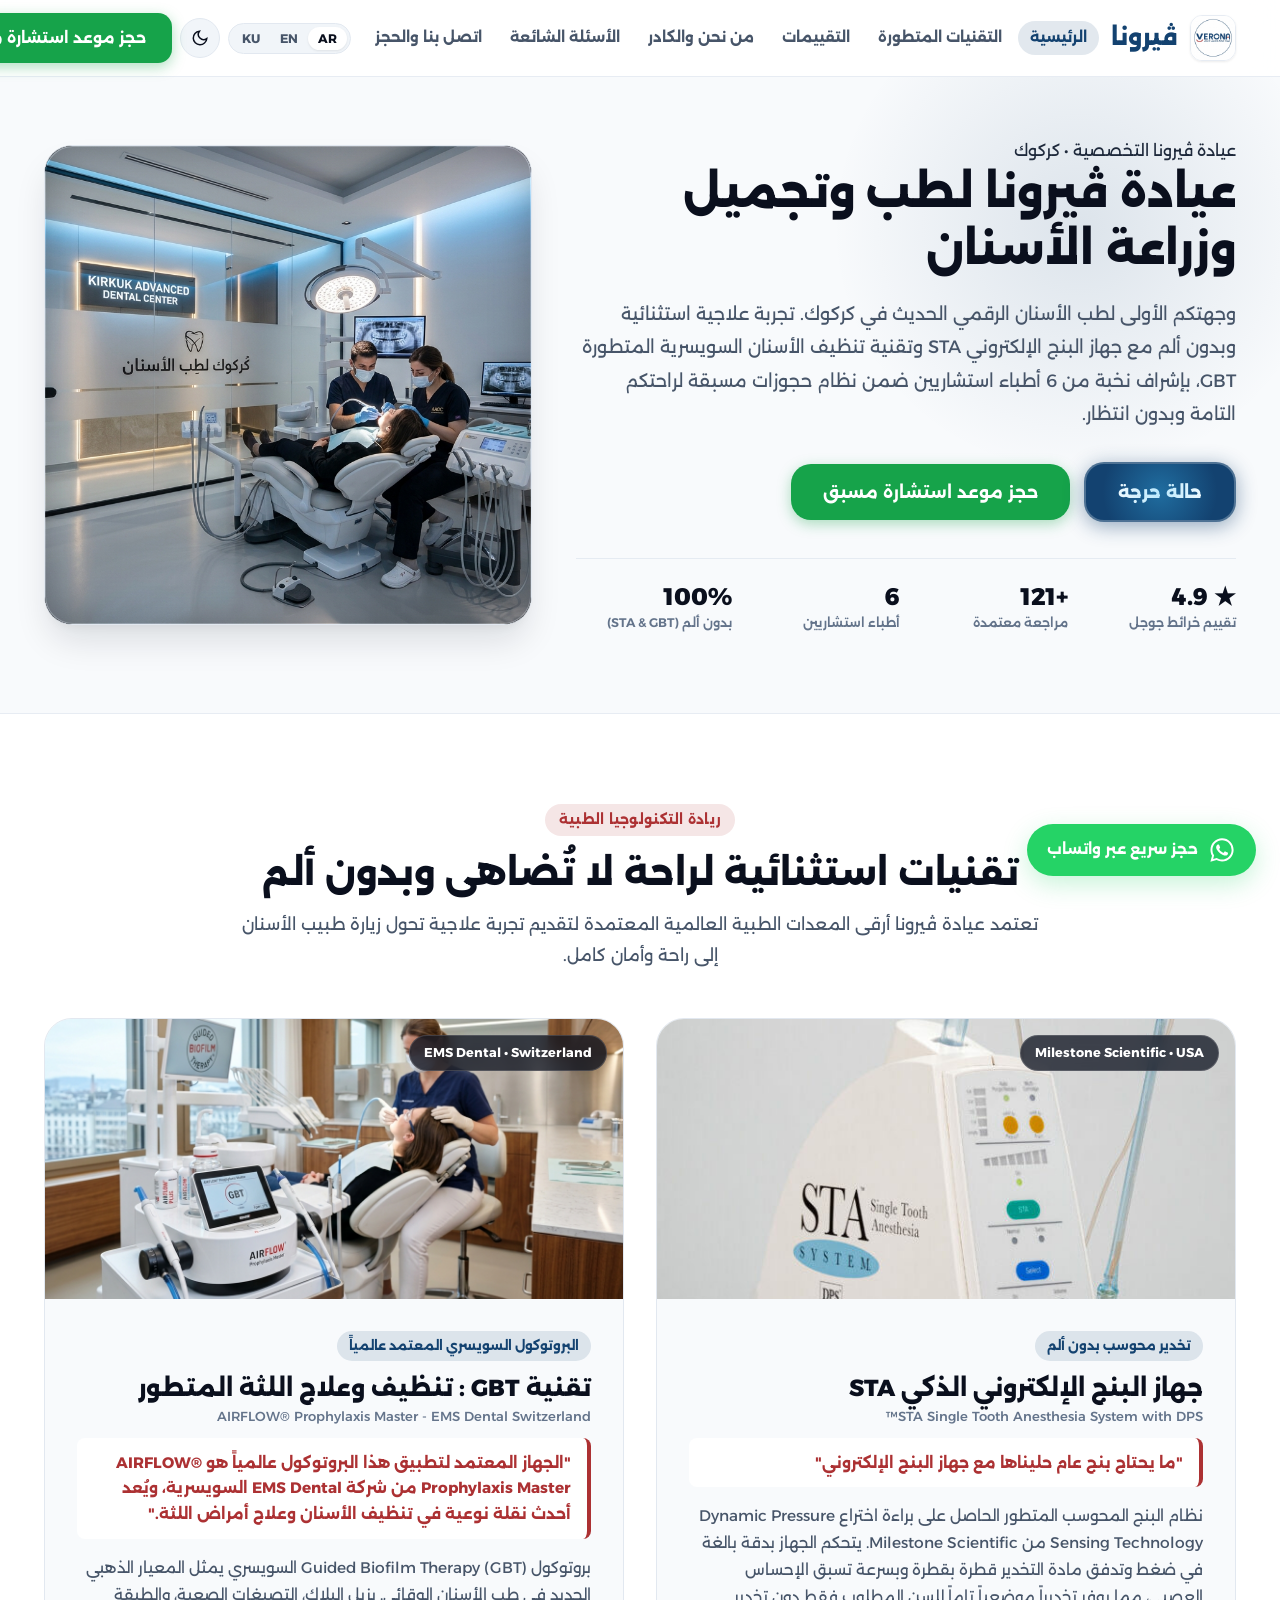
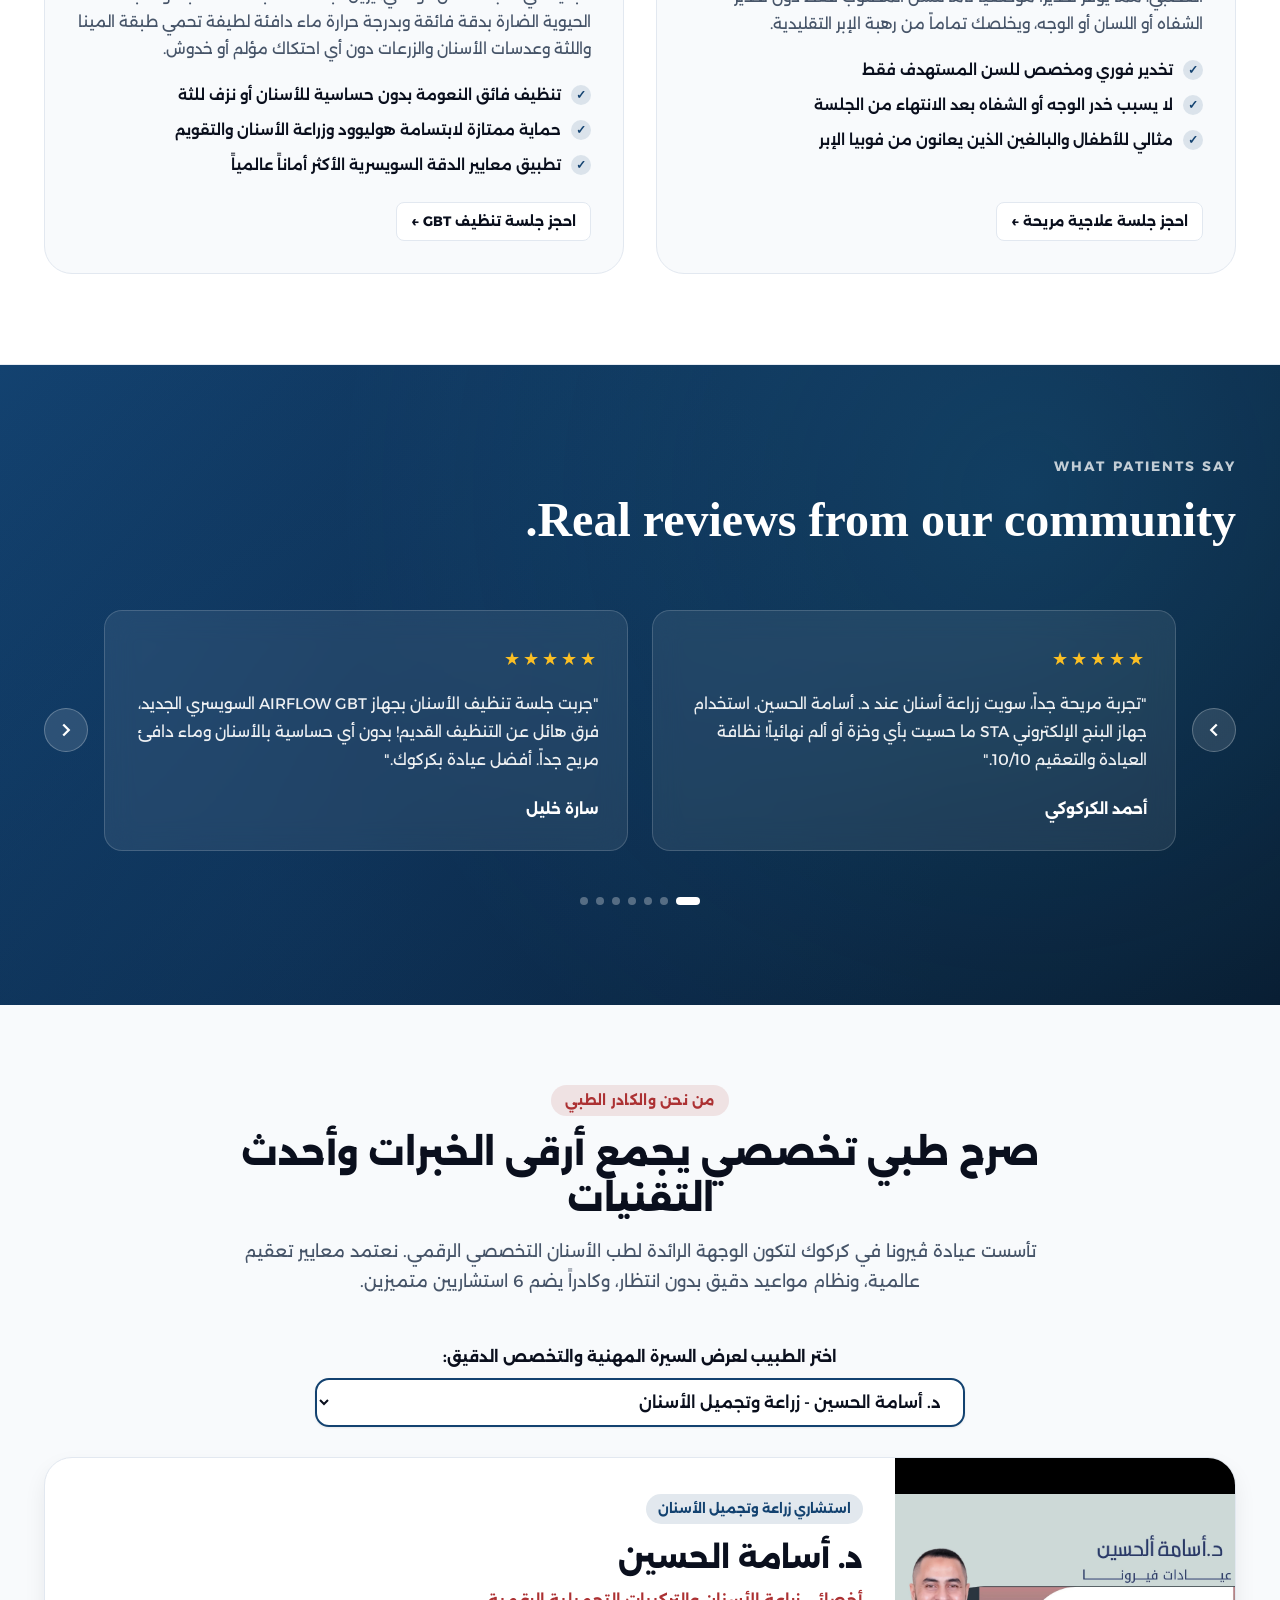
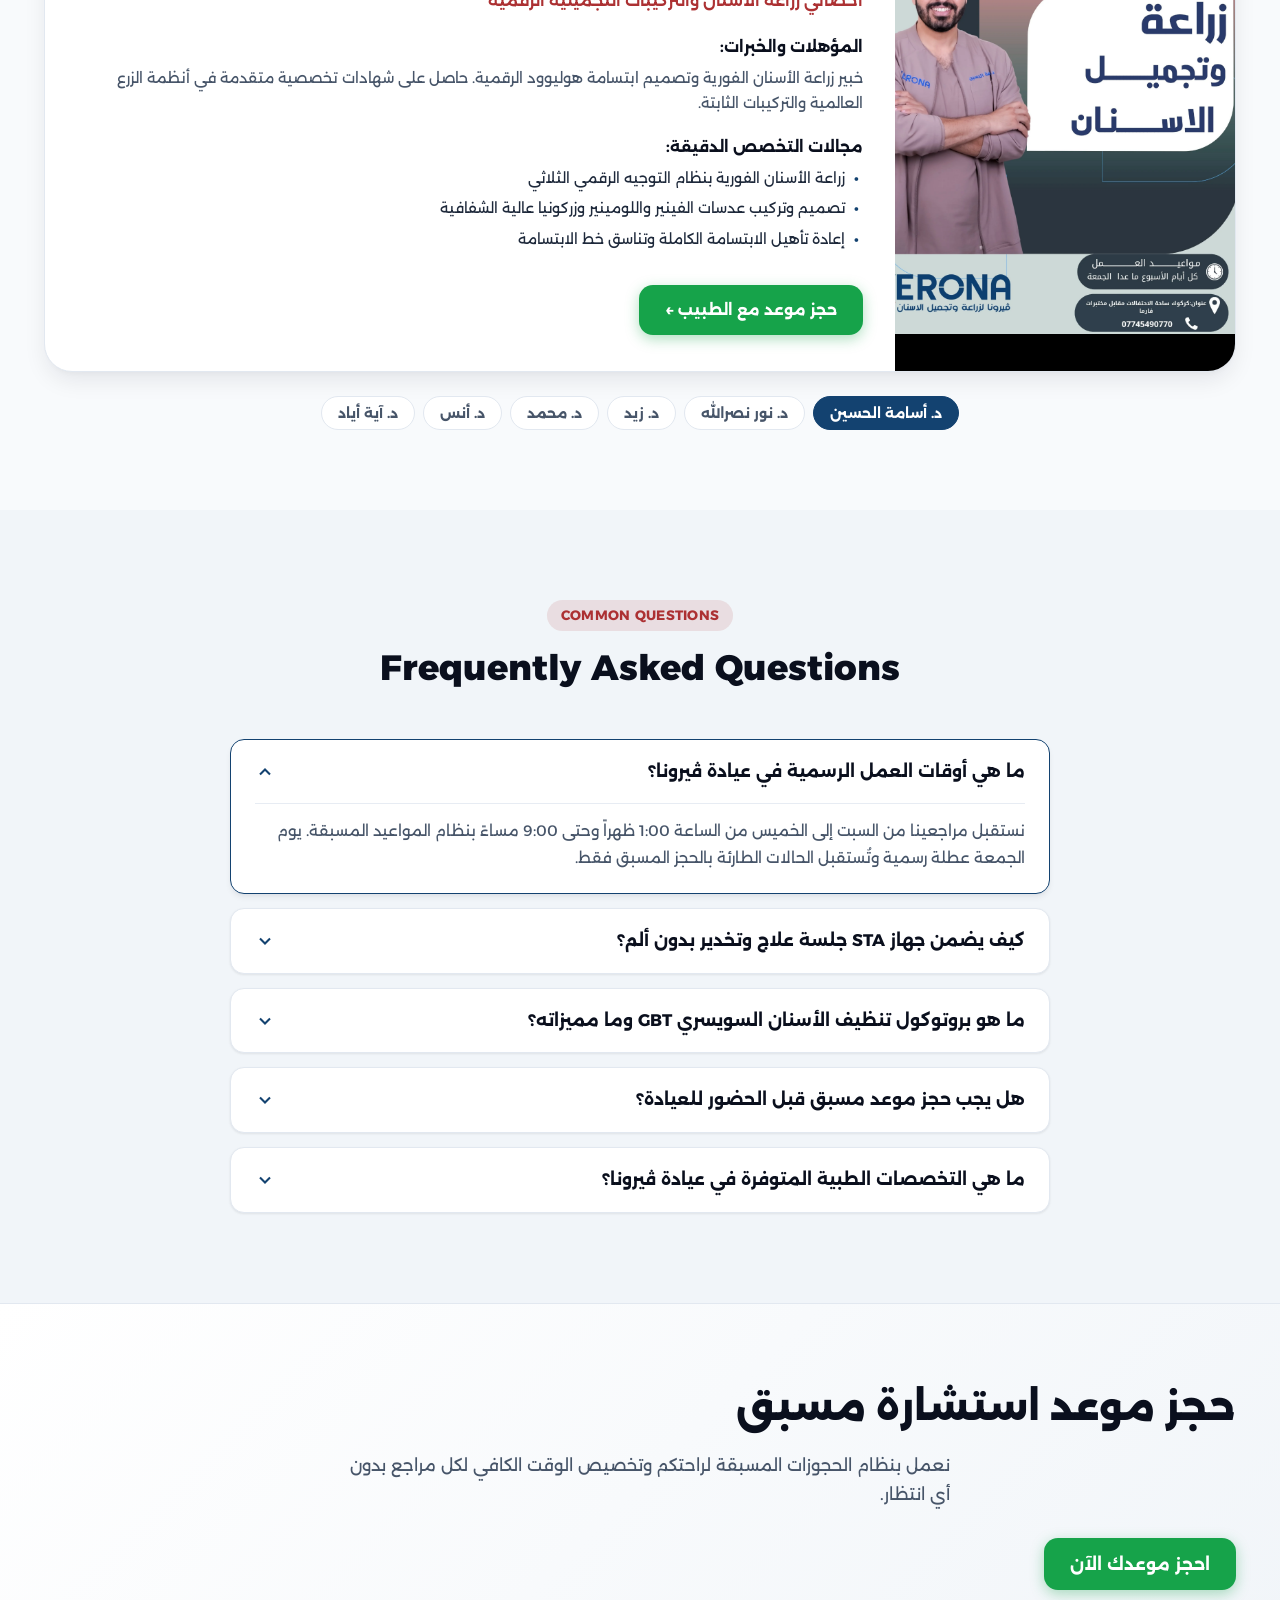
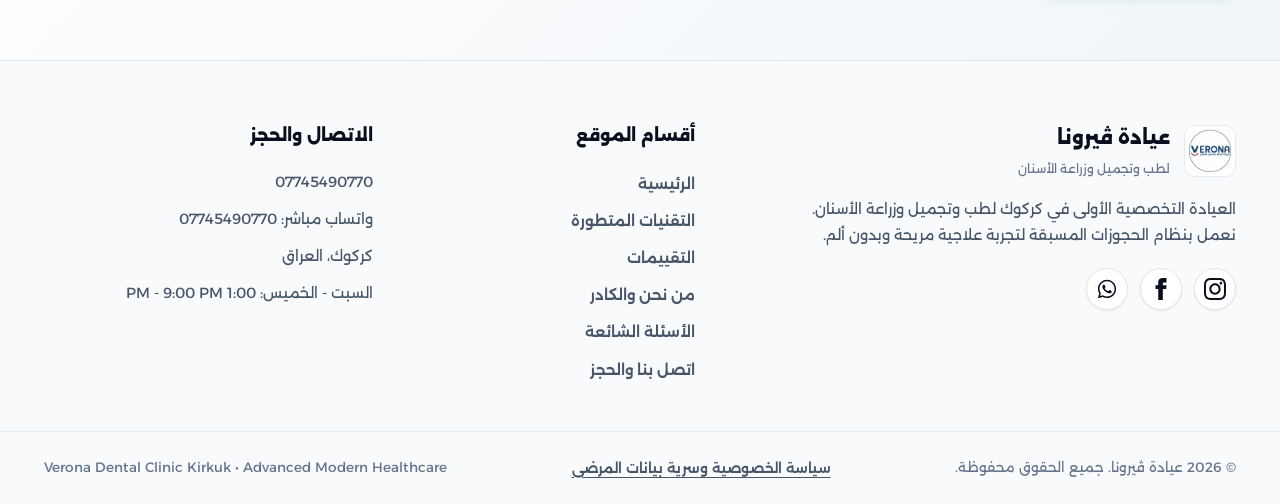
==== commit 725f8f82: "Fix header logo text, prevent nav items wrapping, and repair button styling" ====
--- a/index.html
+++ b/index.html
@@ -41,8 +41,7 @@
         <img src="assets/logo-black-bg.jpg" alt="Verona Clinic Logo" class="brand-logo dark-logo" width="46"
           height="46">
         <div class="brand-text">
-          <span class="brand-name" data-i18n="brand_name">عيادة ڤيرونا</span>
-          <span class="brand-subtitle" data-i18n="brand_tagline">لطب وتجميل وزراعة الأسنان</span>
+          <span class="brand-name" data-i18n="header_brand_name">ڤيرونا</span>
         </div>
       </button>
 
--- a/styles.css
+++ b/styles.css
@@ -270,7 +270,7 @@
   align-items: center;
   justify-content: space-between;
   height: 76px;
-  gap: 16px;
+  gap: 12px;
 }
 
 .brand-link {
@@ -278,6 +278,8 @@
   align-items: center;
   gap: 12px;
   text-align: right;
+  flex-shrink: 0;
+  cursor: pointer;
 }
 
 html[dir="ltr"] .brand-link {
@@ -285,10 +287,11 @@
 }
 
 .brand-logo {
-  border-radius: 10px;
+  border-radius: 12px;
   object-fit: cover;
   box-shadow: var(--shadow-sm);
   border: 1px solid var(--color-border-subtle);
+  flex-shrink: 0;
 }
 
 [data-theme="light"] .dark-logo {
@@ -310,40 +313,53 @@
 .brand-text {
   display: flex;
   flex-direction: column;
+  white-space: nowrap;
 }
 
 .brand-name {
-  font-size: 1.25rem;
+  font-size: 1.45rem;
   font-weight: 800;
-  color: var(--color-text-headline);
-  line-height: 1.2;
+  color: var(--color-brand-sapphire);
+  line-height: 1;
+  white-space: nowrap !important;
+  letter-spacing: -0.01em;
+}
+
+[data-theme="dark"] .brand-name {
+  color: #38bdf8;
 }
 
 .brand-subtitle {
-  font-size: 0.75rem;
-  color: var(--color-text-subtle);
-  font-weight: 500;
+  display: none !important;
 }
 
 .nav-menu {
   display: flex;
   align-items: center;
-  gap: 6px;
+  gap: 4px;
+  flex-shrink: 0;
 }
 
 .nav-item {
-  padding: 8px 14px;
-  font-size: 0.95rem;
-  font-weight: 600;
+  display: inline-flex;
+  align-items: center;
+  justify-content: center;
+  padding: 8px 12px;
+  font-size: 0.9rem;
+  font-weight: 700;
   color: var(--color-text-muted);
-  border-radius: var(--radius-sm);
+  border-radius: var(--radius-pill);
   position: relative;
   transition: all var(--transition-fast);
+  white-space: nowrap !important;
+  line-height: 1.2;
+  text-decoration: none;
+  cursor: pointer;
 }
 
 .nav-item:hover {
-  color: var(--color-text-headline);
-  background: var(--color-canvas-subtle);
+  color: var(--color-brand-sapphire);
+  background: var(--color-brand-sapphire-glow);
 }
 
 .nav-item.active {
@@ -355,7 +371,8 @@
 .nav-actions {
   display: flex;
   align-items: center;
-  gap: 10px;
+  gap: 8px;
+  flex-shrink: 0;
 }
 
 .lang-switcher {
@@ -1982,11 +1999,12 @@
 
   .nav-item {
     padding: 6px 10px;
-    font-size: 0.88rem;
+    font-size: 0.86rem;
+    white-space: nowrap !important;
   }
 
   .brand-subtitle {
-    display: none;
+    display: none !important;
   }
 }
 
@@ -2438,24 +2456,14 @@
   background: var(--color-brand-ruby);
   color: #ffffff !important;
 }
-
-@media (max-width: 992px) {
+}
 
 @media (max-width: 900px) {
   body {
     padding-bottom: 68px;
   }
-
-@media (max-width: 640px) {
-  .ladder-grid {
-    grid-template-columns: 1fr;
-  }
-  .assess-inputs-wrap {
-    grid-template-columns: 1fr;
-  }
-  .btn-hero-cta {
-    width: 100%;
-  }
+}
+
 .btn-critical-blue {
   background: #134270;
   color: #ffffff !important;
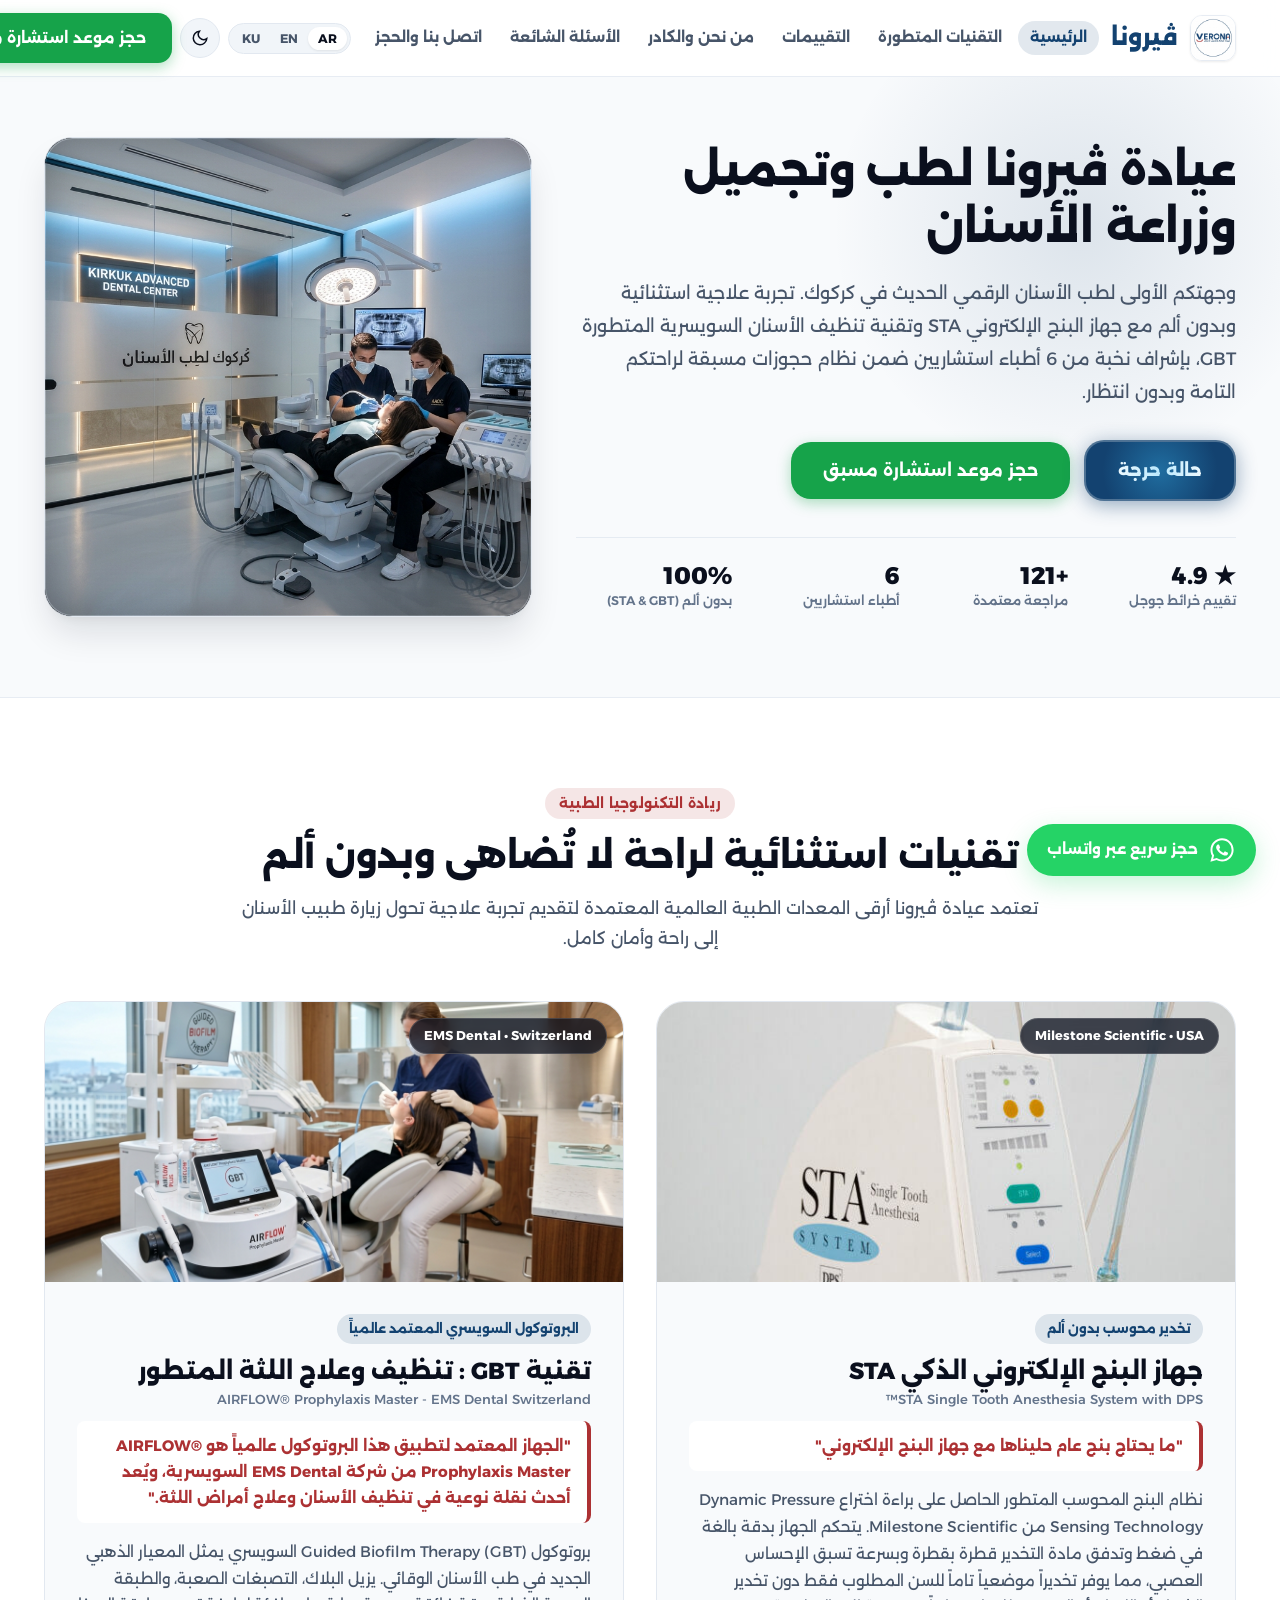
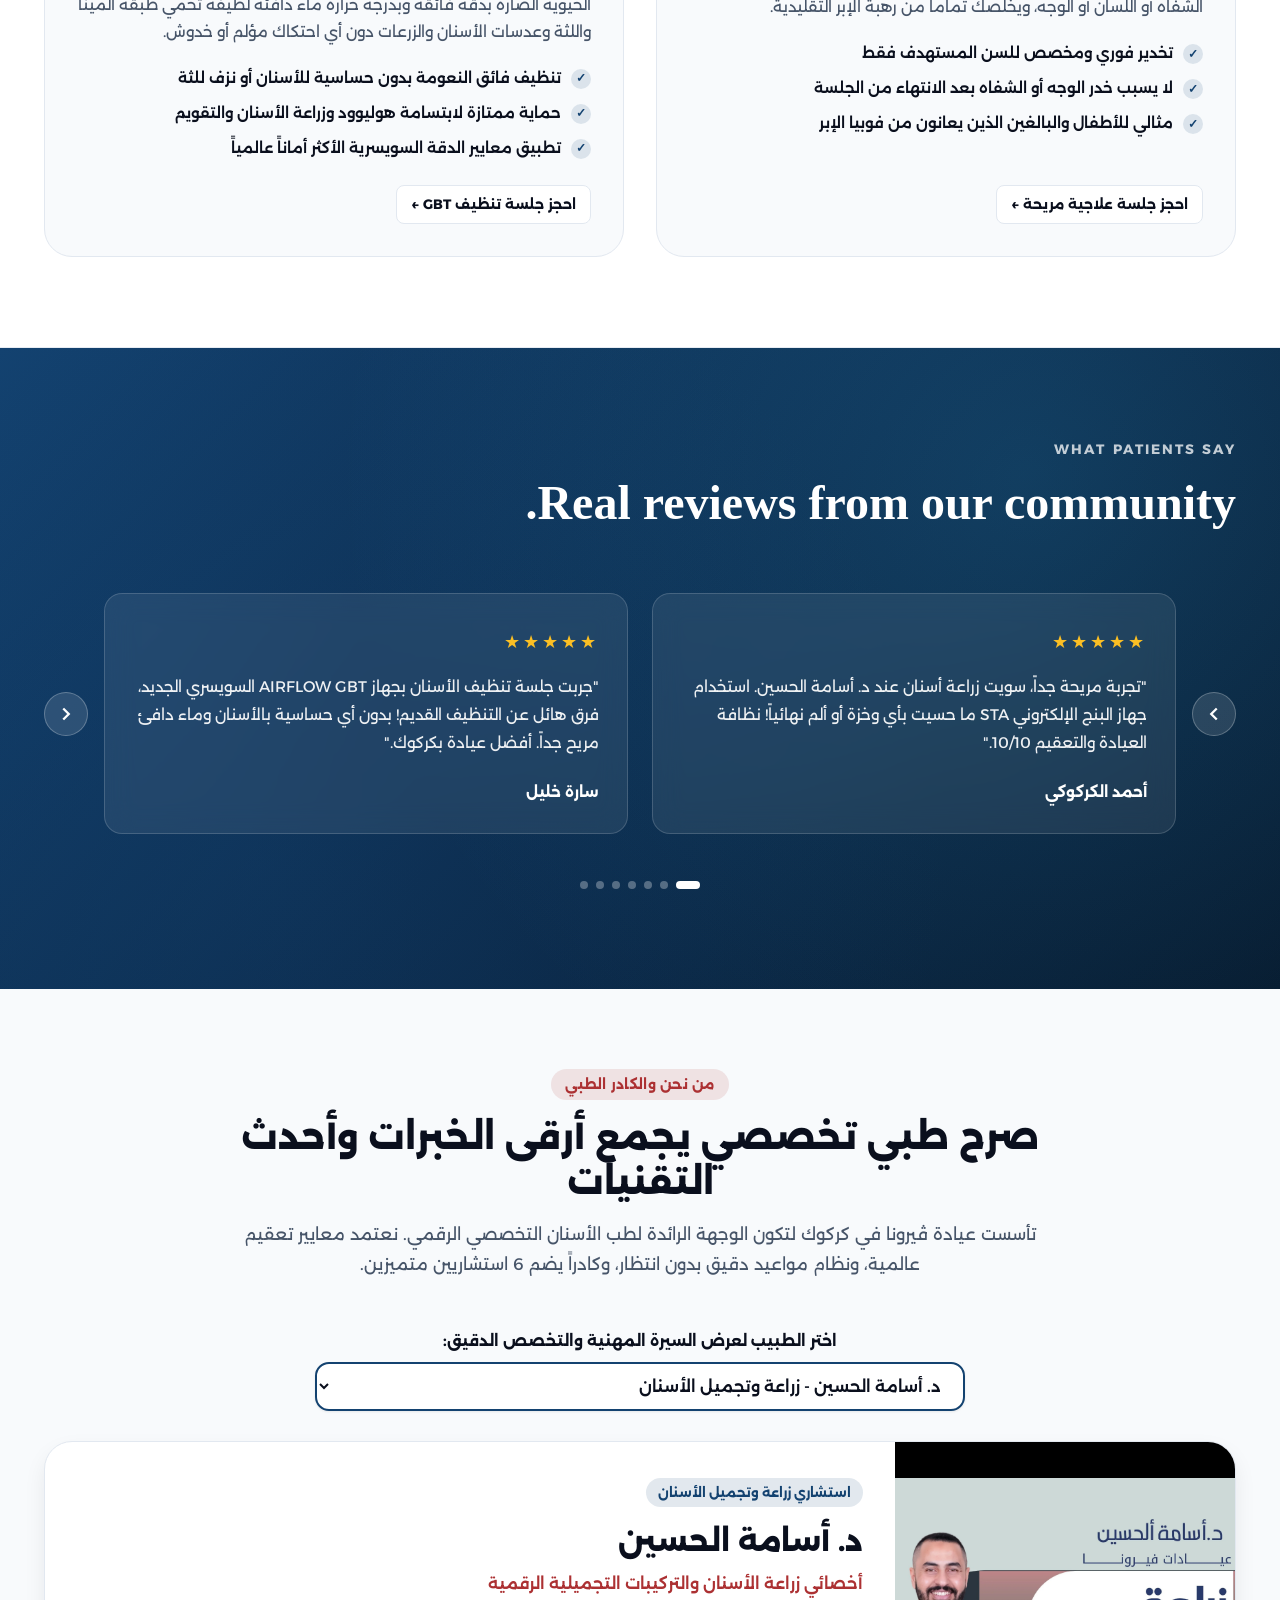
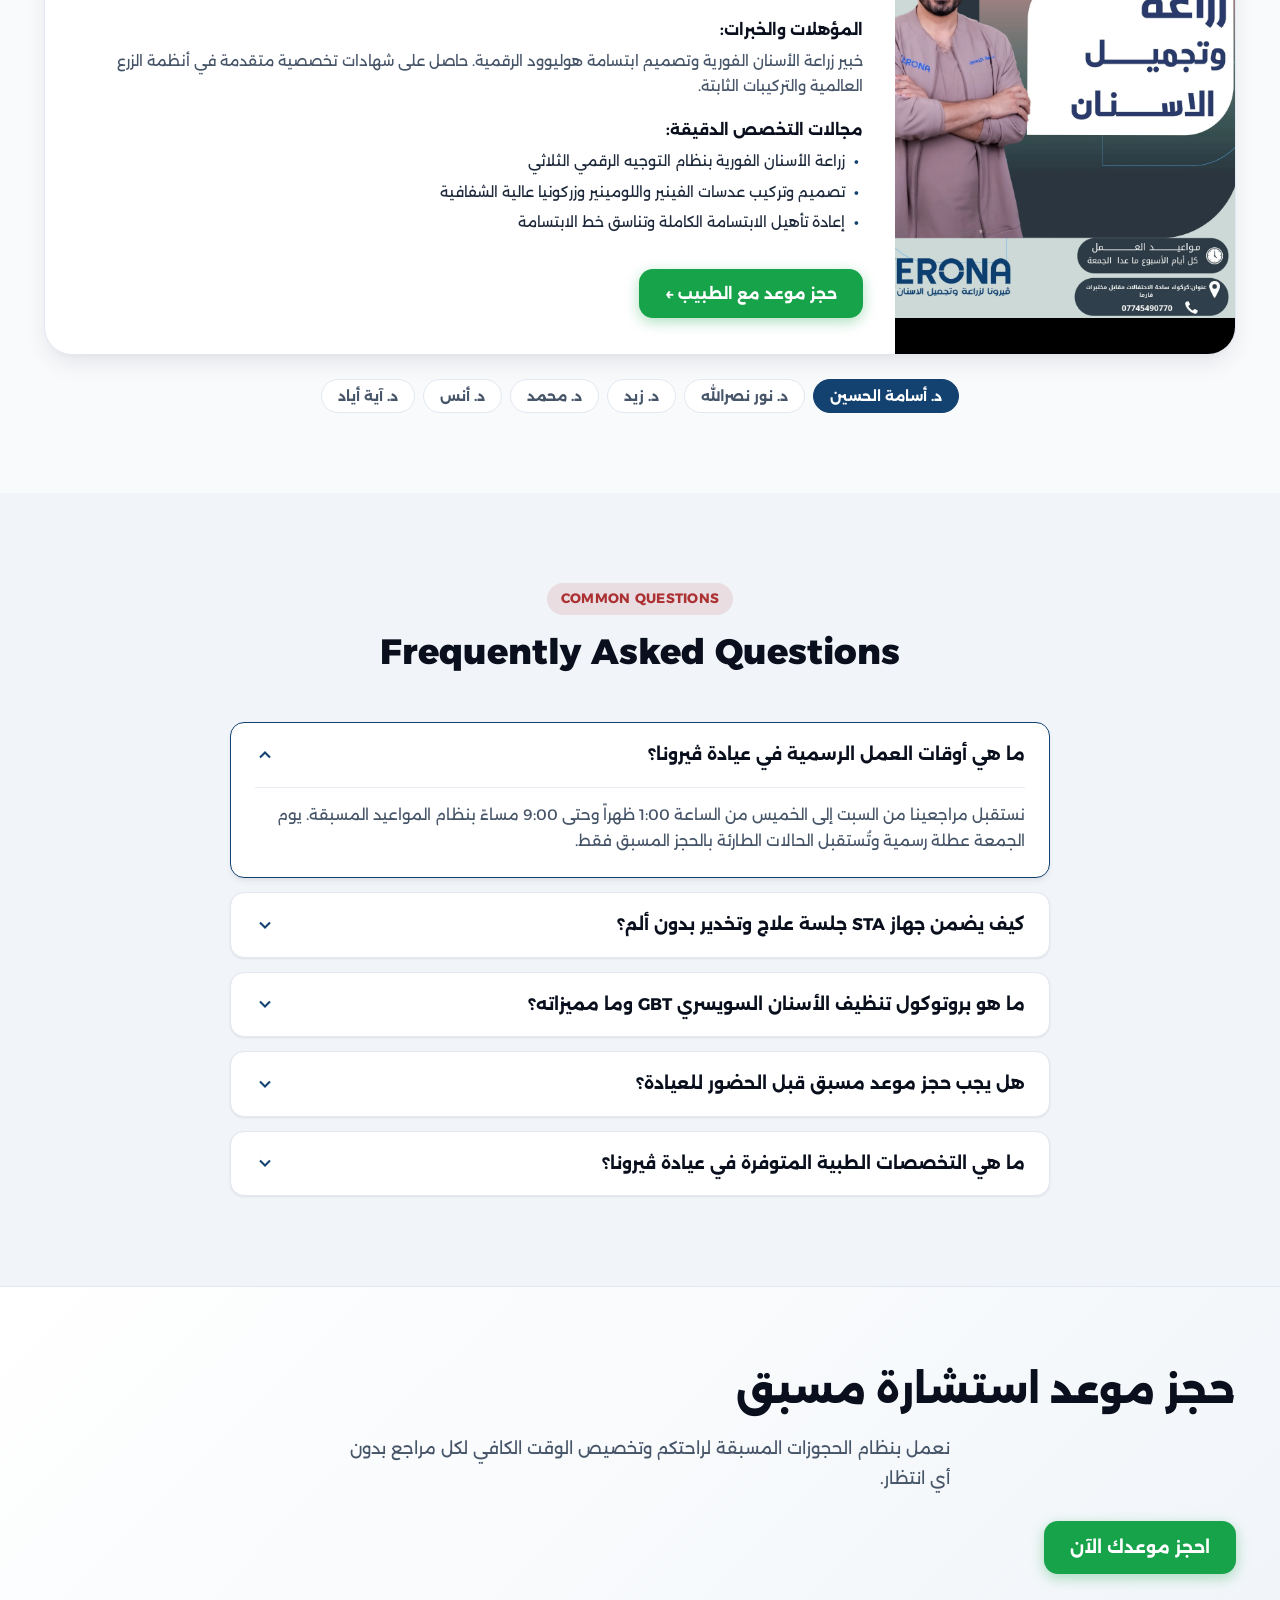
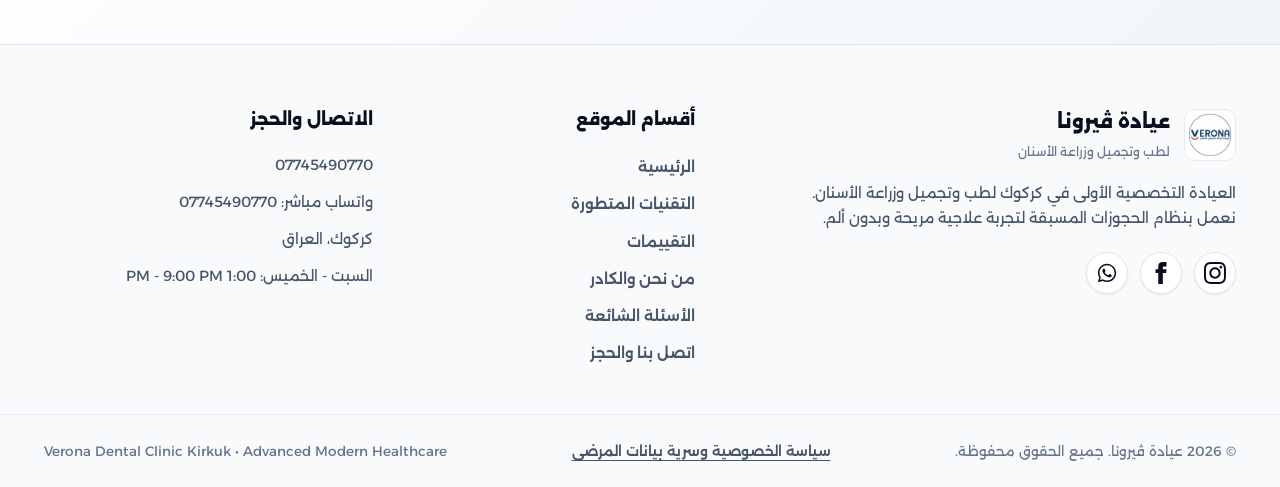
==== commit 5b5fec74: "Update navbar responsive breakpoint to 1200px to prevent CTA overflow on intermediate screens" ====
--- a/index.html
+++ b/index.html
@@ -79,7 +79,8 @@
           </svg>
         </button>
 
-        <a href="contact.html#booking" class="btn btn-green-nav nav-cta-btn" data-i18n="hero_book_cta">حجز موعد استشارة مسبق</a>
+        <a href="contact.html#booking" class="btn btn-green-nav nav-cta-btn" data-i18n="hero_book_cta">حجز موعد استشارة
+          مسبق</a>
 
         <button type="button" class="mobile-toggle-btn" id="mobileMenuBtn" aria-label="Open Navigation Menu">
           <span></span><span></span><span></span>
@@ -95,7 +96,8 @@
         <button type="button" class="mobile-nav-item" data-scroll="about" data-i18n="nav_about">من نحن والكادر</button>
         <button type="button" class="mobile-nav-item" data-scroll="faq" data-i18n="nav_faq">الأسئلة الشائعة</button>
         <a href="contact.html" class="mobile-nav-item" data-i18n="nav_contact">اتصل بنا والحجز</a>
-        <a href="contact.html#booking" class="btn btn-green-nav mobile-cta-btn" data-i18n="hero_book_cta">حجز موعد استشارة مسبق</a>
+        <a href="contact.html#booking" class="btn btn-green-nav mobile-cta-btn" data-i18n="hero_book_cta">حجز موعد
+          استشارة مسبق</a>
       </div>
     </div>
   </nav>
@@ -105,10 +107,6 @@
     <div class="container hero-container">
       <div class="hero-content">
 
-        <div class="hero-eyebrow-badge">
-          <span class="hero-eyebrow-dot"></span>
-          <span data-i18n="hero_eyebrow">عيادة ڤيرونا التخصصية • كركوك</span>
-        </div>
 
         <h1 class="hero-title">
           <span class="title-main" data-i18n="hero_title_main">عيادة ڤيرونا لطب وتجميل وزراعة الأسنان</span>
@@ -122,7 +120,8 @@
 
         <div class="hero-cta-group">
           <a href="https://wa.me/9647745490770?text=%D8%AD%D8%A7%D9%84%D8%A9%20%D8%AD%D8%B1%D8%AC%D8%A9%20-%20%D8%B7%D9%88%D8%A7%D8%B1%D8%A6%20%D8%A3%D8%B3%D9%86%D8%A7%D9%86%20%D9%85%D8%B3%D8%AA%D8%B9%D8%AC%D9%84%D8%A9"
-            target="_blank" rel="noopener noreferrer" class="btn btn-critical-blue btn-lg" data-i18n="hero_critical_cta">
+            target="_blank" rel="noopener noreferrer" class="btn btn-critical-blue btn-lg"
+            data-i18n="hero_critical_cta">
             حالة حرجة
           </a>
           <a href="contact.html#booking" class="btn btn-booking-green btn-lg" data-i18n="hero_book_cta">
@@ -291,7 +290,8 @@
             <article class="ocean-review-card">
               <div class="ocean-stars">★★★★★</div>
               <p class="ocean-text" data-i18n="rev_text_1">
-                "تجربة مريحة جداً، سويت زراعة أسنان عند د. أسامة الحسين. استخدام جهاز البنج الإلكتروني STA ما حسيت بأي وخزة أو ألم نهائياً! نظافة العيادة والتعقيم 10/10."
+                "تجربة مريحة جداً، سويت زراعة أسنان عند د. أسامة الحسين. استخدام جهاز البنج الإلكتروني STA ما حسيت بأي
+                وخزة أو ألم نهائياً! نظافة العيادة والتعقيم 10/10."
               </p>
               <div class="ocean-author" data-i18n="rev_name_1">أحمد الكركوكي</div>
             </article>
@@ -299,7 +299,8 @@
             <article class="ocean-review-card">
               <div class="ocean-stars">★★★★★</div>
               <p class="ocean-text" data-i18n="rev_text_2">
-                "جربت جلسة تنظيف الأسنان بجهاز AIRFLOW GBT السويسري الجديد، فرق هائل عن التنظيف القديم! بدون أي حساسية بالأسنان وماء دافئ مريح جداً. أفضل عيادة بكركوك."
+                "جربت جلسة تنظيف الأسنان بجهاز AIRFLOW GBT السويسري الجديد، فرق هائل عن التنظيف القديم! بدون أي حساسية
+                بالأسنان وماء دافئ مريح جداً. أفضل عيادة بكركوك."
               </p>
               <div class="ocean-author" data-i18n="rev_name_2">سارة خليل</div>
             </article>
@@ -307,7 +308,8 @@
             <article class="ocean-review-card">
               <div class="ocean-stars">★★★★★</div>
               <p class="ocean-text" data-i18n="rev_text_3">
-                "نظام المواعيد المسبقة ممتاز جداً وتدخل بوقتك بدون أي انتظار. تعامل الكادر الطبي والاستقبال راقي ومحترف لأبعد الحدود. أنصح بهم بشدة."
+                "نظام المواعيد المسبقة ممتاز جداً وتدخل بوقتك بدون أي انتظار. تعامل الكادر الطبي والاستقبال راقي ومحترف
+                لأبعد الحدود. أنصح بهم بشدة."
               </p>
               <div class="ocean-author" data-i18n="rev_name_3">ڕێبین قادر</div>
             </article>
@@ -315,7 +317,8 @@
             <article class="ocean-review-card">
               <div class="ocean-stars">★★★★★</div>
               <p class="ocean-text" data-i18n="rev_text_4">
-                "سويت تيجان زركون وعدسات تجميلية، النتيجة طبيعية للغاية وتطابق لون الأسنان الحقيقي بدون مبالغة أو بروز. إتقان ودقة عالية جداً."
+                "سويت تيجان زركون وعدسات تجميلية، النتيجة طبيعية للغاية وتطابق لون الأسنان الحقيقي بدون مبالغة أو بروز.
+                إتقان ودقة عالية جداً."
               </p>
               <div class="ocean-author" data-i18n="rev_name_4">د. هديل البياتي</div>
             </article>
@@ -323,7 +326,8 @@
             <article class="ocean-review-card">
               <div class="ocean-stars">★★★★★</div>
               <p class="ocean-text" data-i18n="rev_text_5">
-                "علاج عصب لضرس معقد عند د. محمد بجلسة واحدة وبدون أي إحساس بالألم. أجهزة دقيقة وأشعة حديثة وتوضيح كامل للحالة قبل البدء."
+                "علاج عصب لضرس معقد عند د. محمد بجلسة واحدة وبدون أي إحساس بالألم. أجهزة دقيقة وأشعة حديثة وتوضيح كامل
+                للحالة قبل البدء."
               </p>
               <div class="ocean-author" data-i18n="rev_name_5">شوان محمد</div>
             </article>
@@ -331,7 +335,8 @@
             <article class="ocean-review-card">
               <div class="ocean-stars">★★★★★</div>
               <p class="ocean-text" data-i18n="rev_text_6">
-                "أخذت بنتي لعند دكتورة آية لأسنان الأطفال، أسلوبها هادئ ومحبب جداً وخلا بنتي تتعالج بدون خوف أو بكاء. شكراً عيادة ڤيرونا على كادركم المميز."
+                "أخذت بنتي لعند دكتورة آية لأسنان الأطفال، أسلوبها هادئ ومحبب جداً وخلا بنتي تتعالج بدون خوف أو بكاء.
+                شكراً عيادة ڤيرونا على كادركم المميز."
               </p>
               <div class="ocean-author" data-i18n="rev_name_6">مريم الجبوري</div>
             </article>
@@ -339,7 +344,8 @@
             <article class="ocean-review-card">
               <div class="ocean-stars">★★★★★</div>
               <p class="ocean-text" data-i18n="rev_text_7">
-                "قلع جراحي لضرس عقل مدفون عند د. زيد، ما حسيت بشيء واستغرقت العملية وقت قياسي بدون أي ورم بعد الجلسة. كادر استشاري يستحق الثقة."
+                "قلع جراحي لضرس عقل مدفون عند د. زيد، ما حسيت بشيء واستغرقت العملية وقت قياسي بدون أي ورم بعد الجلسة.
+                كادر استشاري يستحق الثقة."
               </p>
               <div class="ocean-author" data-i18n="rev_name_7">عمر طارق</div>
             </article>
@@ -347,7 +353,8 @@
             <article class="ocean-review-card">
               <div class="ocean-stars">★★★★★</div>
               <p class="ocean-text" data-i18n="rev_text_8">
-                "ڕێکخستنەوەی دانەکانم بە تەلی شەفاف لای دکتۆرە نور، لە ٤ مانگدا گۆڕانکاری گەورەم بینی. مامەڵە و خزمەتگوزاری سەردەمیانە و نموونەییە."
+                "ڕێکخستنەوەی دانەکانم بە تەلی شەفاف لای دکتۆرە نور، لە ٤ مانگدا گۆڕانکاری گەورەم بینی. مامەڵە و
+                خزمەتگوزاری سەردەمیانە و نموونەییە."
               </p>
               <div class="ocean-author" data-i18n="rev_name_8">ژیان عەلی</div>
             </article>
@@ -372,13 +379,15 @@
         <span class="section-tag" data-i18n="about_eyebrow">من نحن والكادر الطبي</span>
         <h2 class="section-title" data-i18n="about_headline">صرح طبي تخصصي يجمع أرقى الخبرات وأحدث التقنيات</h2>
         <p class="section-subtitle" data-i18n="about_desc">
-          تأسست عيادة ڤيرونا في كركوك لتكون الوجهة الرائدة لطب الأسنان التخصصي الرقمي. نعتمد معايير تعقيم عالمية، ونظام مواعيد دقيق بدون انتظار، وكادراً يضم 6 استشاريين متميزين.
+          تأسست عيادة ڤيرونا في كركوك لتكون الوجهة الرائدة لطب الأسنان التخصصي الرقمي. نعتمد معايير تعقيم عالمية، ونظام
+          مواعيد دقيق بدون انتظار، وكادراً يضم 6 استشاريين متميزين.
         </p>
       </div>
 
       <div class="doctor-cv-interactive-wrap">
         <div class="cv-selector-bar">
-          <label for="doctorCvSelect" class="cv-selector-label" data-i18n="cv_dropdown_label">اختر الطبيب لعرض السيرة المهنية والتخصص الدقيق:</label>
+          <label for="doctorCvSelect" class="cv-selector-label" data-i18n="cv_dropdown_label">اختر الطبيب لعرض السيرة
+            المهنية والتخصص الدقيق:</label>
           <select id="doctorCvSelect" class="form-select cv-select-dropdown">
             <option value="osama" data-i18n="doc_opt_osama">د. أسامة الحسين - زراعة وتجميل الأسنان</option>
             <option value="noor" data-i18n="doc_opt_noor">د. نور نصرالله - تقويم وتجميل الأسنان</option>
@@ -391,7 +400,8 @@
 
         <div class="cv-display-card" id="cvDisplayCard">
           <div class="cv-photo-side">
-            <img src="assets/staff/dr-osama.webp" alt="د. أسامة الحسين" id="cvDoctorImg" class="cv-doctor-img" loading="lazy">
+            <img src="assets/staff/dr-osama.webp" alt="د. أسامة الحسين" id="cvDoctorImg" class="cv-doctor-img"
+              loading="lazy">
           </div>
           <div class="cv-content-side">
             <div class="cv-badge-row">
@@ -399,11 +409,12 @@
             </div>
             <h3 class="cv-doctor-name" id="cvDoctorName">د. أسامة الحسين</h3>
             <p class="cv-doctor-role" id="cvDoctorRole">أخصائي زراعة الأسنان والتركيبات التجميلية الرقمية</p>
-            
+
             <div class="cv-section-block">
               <h4 class="cv-block-title" data-i18n="cv_qualifications_label">المؤهلات والخبرات:</h4>
               <p class="cv-block-text" id="cvDoctorQualifications">
-                خبير زراعة الأسنان الفورية وتصميم ابتسامة هوليوود الرقمية. حاصل على شهادات تخصصية متقدمة في أنظمة الزرع العالمية والتركيبات الثابتة.
+                خبير زراعة الأسنان الفورية وتصميم ابتسامة هوليوود الرقمية. حاصل على شهادات تخصصية متقدمة في أنظمة الزرع
+                العالمية والتركيبات الثابتة.
               </p>
             </div>
 
@@ -456,7 +467,8 @@
           </button>
           <div class="faq-answer-panel">
             <p class="faq-answer-text" data-i18n="faq_a1">
-              نستقبل مراجعينا من السبت إلى الخميس من الساعة 1:00 ظهراً وحتى 9:00 مساءً بنظام المواعيد المسبقة. يوم الجمعة عطلة رسمية وتُستقبل الحالات الطارئة بالحجز المسبق فقط.
+              نستقبل مراجعينا من السبت إلى الخميس من الساعة 1:00 ظهراً وحتى 9:00 مساءً بنظام المواعيد المسبقة. يوم
+              الجمعة عطلة رسمية وتُستقبل الحالات الطارئة بالحجز المسبق فقط.
             </p>
           </div>
         </div>
@@ -472,14 +484,16 @@
           </button>
           <div class="faq-answer-panel">
             <p class="faq-answer-text" data-i18n="faq_a2">
-              يتحكم جهاز STA الأمريكي المحوسب بتدفق سائل التخدير قطرة بقطرة وبسرعة تسبق الإحساس العصبي، مما يوفر تخديراً موضعياً تاماً للسن المطلوب فقط بدون إبر مؤلمة وبدون تنميل للشفاه أو الوجه.
+              يتحكم جهاز STA الأمريكي المحوسب بتدفق سائل التخدير قطرة بقطرة وبسرعة تسبق الإحساس العصبي، مما يوفر تخديراً
+              موضعياً تاماً للسن المطلوب فقط بدون إبر مؤلمة وبدون تنميل للشفاه أو الوجه.
             </p>
           </div>
         </div>
 
         <div class="faq-item">
           <button type="button" class="faq-question-btn" aria-expanded="false">
-            <span class="faq-question-text" data-i18n="faq_q3">ما هو بروتوكول تنظيف الأسنان السويسري GBT وما مميزاته؟</span>
+            <span class="faq-question-text" data-i18n="faq_q3">ما هو بروتوكول تنظيف الأسنان السويسري GBT وما
+              مميزاته؟</span>
             <span class="faq-chevron-icon">
               <svg viewBox="0 0 24 24" width="20" height="20" fill="none" stroke="currentColor" stroke-width="2.5">
                 <polyline points="6 9 12 15 18 9"></polyline>
@@ -488,7 +502,8 @@
           </button>
           <div class="faq-answer-panel">
             <p class="faq-answer-text" data-i18n="faq_a3">
-              هو المعيار السويسري الأحدث عالمياً لتنظيف الأسنان وإزالة البلاك والجير والتصبغات باستخدام جهاز AIRFLOW® Prophylaxis Master برذاذ دافئ ولطيف يحمي المينا واللثة وعدسات الأسنان بدون أي كشط أو حساسية.
+              هو المعيار السويسري الأحدث عالمياً لتنظيف الأسنان وإزالة البلاك والجير والتصبغات باستخدام جهاز AIRFLOW®
+              Prophylaxis Master برذاذ دافئ ولطيف يحمي المينا واللثة وعدسات الأسنان بدون أي كشط أو حساسية.
             </p>
           </div>
         </div>
@@ -504,7 +519,8 @@
           </button>
           <div class="faq-answer-panel">
             <p class="faq-answer-text" data-i18n="faq_a4">
-              نعم، تعمل عيادة ڤيرونا بنظام المواعيد المسبقة الدقيقة لضمان عدم وجود أي وقت ضائع في صالة الانتظار وتخصيص كامل وقت الطبيب لحالتك.
+              نعم، تعمل عيادة ڤيرونا بنظام المواعيد المسبقة الدقيقة لضمان عدم وجود أي وقت ضائع في صالة الانتظار وتخصيص
+              كامل وقت الطبيب لحالتك.
             </p>
           </div>
         </div>
@@ -520,7 +536,8 @@
           </button>
           <div class="faq-answer-panel">
             <p class="faq-answer-text" data-i18n="faq_a5">
-              يضم كادرنا 6 أطباء استشاريين يغطون: زراعة الأسنان الرقمية، ابتسامة هوليوود والتركيبات، تقويم الأسنان والفكين، جراحة الفم والفكين، علاج العصب المجهري، وطب أسنان الأطفال.
+              يضم كادرنا 6 أطباء استشاريين يغطون: زراعة الأسنان الرقمية، ابتسامة هوليوود والتركيبات، تقويم الأسنان
+              والفكين، جراحة الفم والفكين، علاج العصب المجهري، وطب أسنان الأطفال.
             </p>
           </div>
         </div>
@@ -584,11 +601,16 @@
       <div class="footer-col">
         <h4 class="footer-col-title" data-i18n="footer_nav_title">أقسام الموقع</h4>
         <ul class="footer-nav-list">
-          <li><button type="button" class="footer-nav-btn" data-scroll="hero" data-i18n="nav_home">الرئيسية</button></li>
-          <li><button type="button" class="footer-nav-btn" data-scroll="tech" data-i18n="nav_tech">التقنيات المتطورة</button></li>
-          <li><button type="button" class="footer-nav-btn" data-scroll="reviews" data-i18n="nav_reviews">التقييمات</button></li>
-          <li><button type="button" class="footer-nav-btn" data-scroll="about" data-i18n="nav_about">من نحن والكادر</button></li>
-          <li><button type="button" class="footer-nav-btn" data-scroll="faq" data-i18n="nav_faq">الأسئلة الشائعة</button></li>
+          <li><button type="button" class="footer-nav-btn" data-scroll="hero" data-i18n="nav_home">الرئيسية</button>
+          </li>
+          <li><button type="button" class="footer-nav-btn" data-scroll="tech" data-i18n="nav_tech">التقنيات
+              المتطورة</button></li>
+          <li><button type="button" class="footer-nav-btn" data-scroll="reviews"
+              data-i18n="nav_reviews">التقييمات</button></li>
+          <li><button type="button" class="footer-nav-btn" data-scroll="about" data-i18n="nav_about">من نحن
+              والكادر</button></li>
+          <li><button type="button" class="footer-nav-btn" data-scroll="faq" data-i18n="nav_faq">الأسئلة
+              الشائعة</button></li>
           <li><a href="contact.html" class="footer-nav-btn" data-i18n="nav_contact">اتصل بنا والحجز</a></li>
         </ul>
       </div>
@@ -634,7 +656,8 @@
     <div class="privacy-modal-backdrop" id="privacyBackdrop"></div>
     <div class="privacy-modal-dialog">
       <div class="privacy-modal-header">
-        <h3 class="privacy-modal-title" id="privacyModalTitle" data-i18n="privacy_title">سياسة الخصوصية وسرية بيانات المرضى</h3>
+        <h3 class="privacy-modal-title" id="privacyModalTitle" data-i18n="privacy_title">سياسة الخصوصية وسرية بيانات
+          المرضى</h3>
         <button type="button" class="privacy-modal-close" id="privacyCloseX" aria-label="Close">&times;</button>
       </div>
       <div class="privacy-modal-body">
@@ -642,14 +665,19 @@
           نلتزم في عيادة ڤيرونا التزاماً صارماً بأعلى معايير الأمانة الطبية وسرية بيانات مراجعينا الكرام.
         </p>
         <ul class="privacy-list">
-          <li data-i18n="privacy_point_1">المعلومات الطبية والشخصية (الاسم، رقم الهاتف، التشخيص، صور الأشعة) تُعامل بسرية مهنية تامة ومحفوظة ضمن السجلات الطبية للعيادة فقط.</li>
-          <li data-i18n="privacy_point_2">يتم استخدام رقم الهاتف للتواصل عبر الواتساب لتنسيق مواعيد الجلسات وإرسال التذكيرات والاستشارات الطبية المتعلقة بعلاجك فقط.</li>
-          <li data-i18n="privacy_point_3">نضمن عدم بيع أو تأجير أو مشاركة بيانات مراجعينا مع أي طرف ثالث أو شركات إعلانية تحت أي ظرف.</li>
-          <li data-i18n="privacy_point_4">حقوق المراجع: يحق لك في أي وقت تعديل بياناتك أو إلغاء مواعيدك أو طلب حذف بياناتك من خلال التواصل المباشر مع إدارة العيادة.</li>
+          <li data-i18n="privacy_point_1">المعلومات الطبية والشخصية (الاسم، رقم الهاتف، التشخيص، صور الأشعة) تُعامل
+            بسرية مهنية تامة ومحفوظة ضمن السجلات الطبية للعيادة فقط.</li>
+          <li data-i18n="privacy_point_2">يتم استخدام رقم الهاتف للتواصل عبر الواتساب لتنسيق مواعيد الجلسات وإرسال
+            التذكيرات والاستشارات الطبية المتعلقة بعلاجك فقط.</li>
+          <li data-i18n="privacy_point_3">نضمن عدم بيع أو تأجير أو مشاركة بيانات مراجعينا مع أي طرف ثالث أو شركات
+            إعلانية تحت أي ظرف.</li>
+          <li data-i18n="privacy_point_4">حقوق المراجع: يحق لك في أي وقت تعديل بياناتك أو إلغاء مواعيدك أو طلب حذف
+            بياناتك من خلال التواصل المباشر مع إدارة العيادة.</li>
         </ul>
       </div>
       <div class="privacy-modal-footer">
-        <button type="button" class="btn btn-primary btn-sm" id="privacyCloseBtn" data-i18n="privacy_close_btn">إغلاق نافذة الخصوصية</button>
+        <button type="button" class="btn btn-primary btn-sm" id="privacyCloseBtn" data-i18n="privacy_close_btn">إغلاق
+          نافذة الخصوصية</button>
       </div>
     </div>
   </div>
--- a/styles.css
+++ b/styles.css
@@ -2057,7 +2057,7 @@
   }
 }
 
-@media (max-width: 1024px) {
+@media (max-width: 1200px) {
   .top-bar {
     display: none !important;
   }
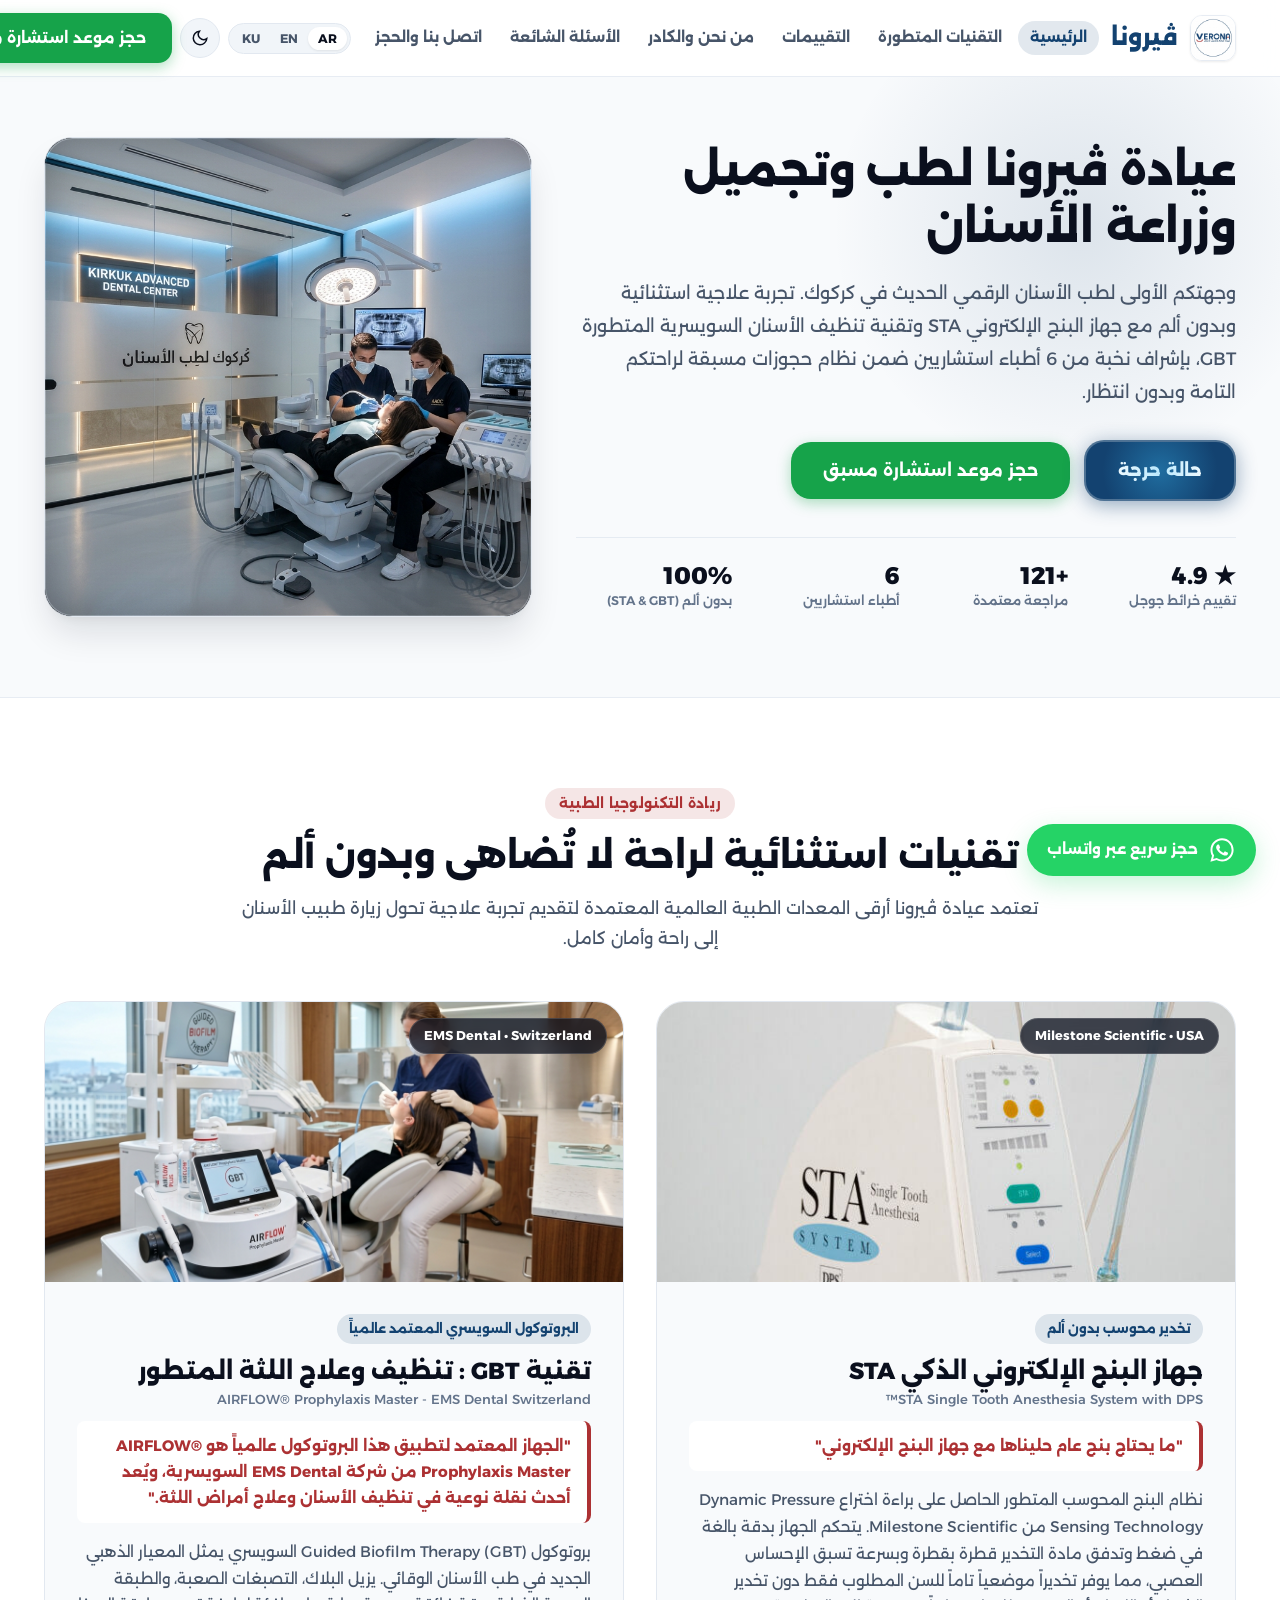
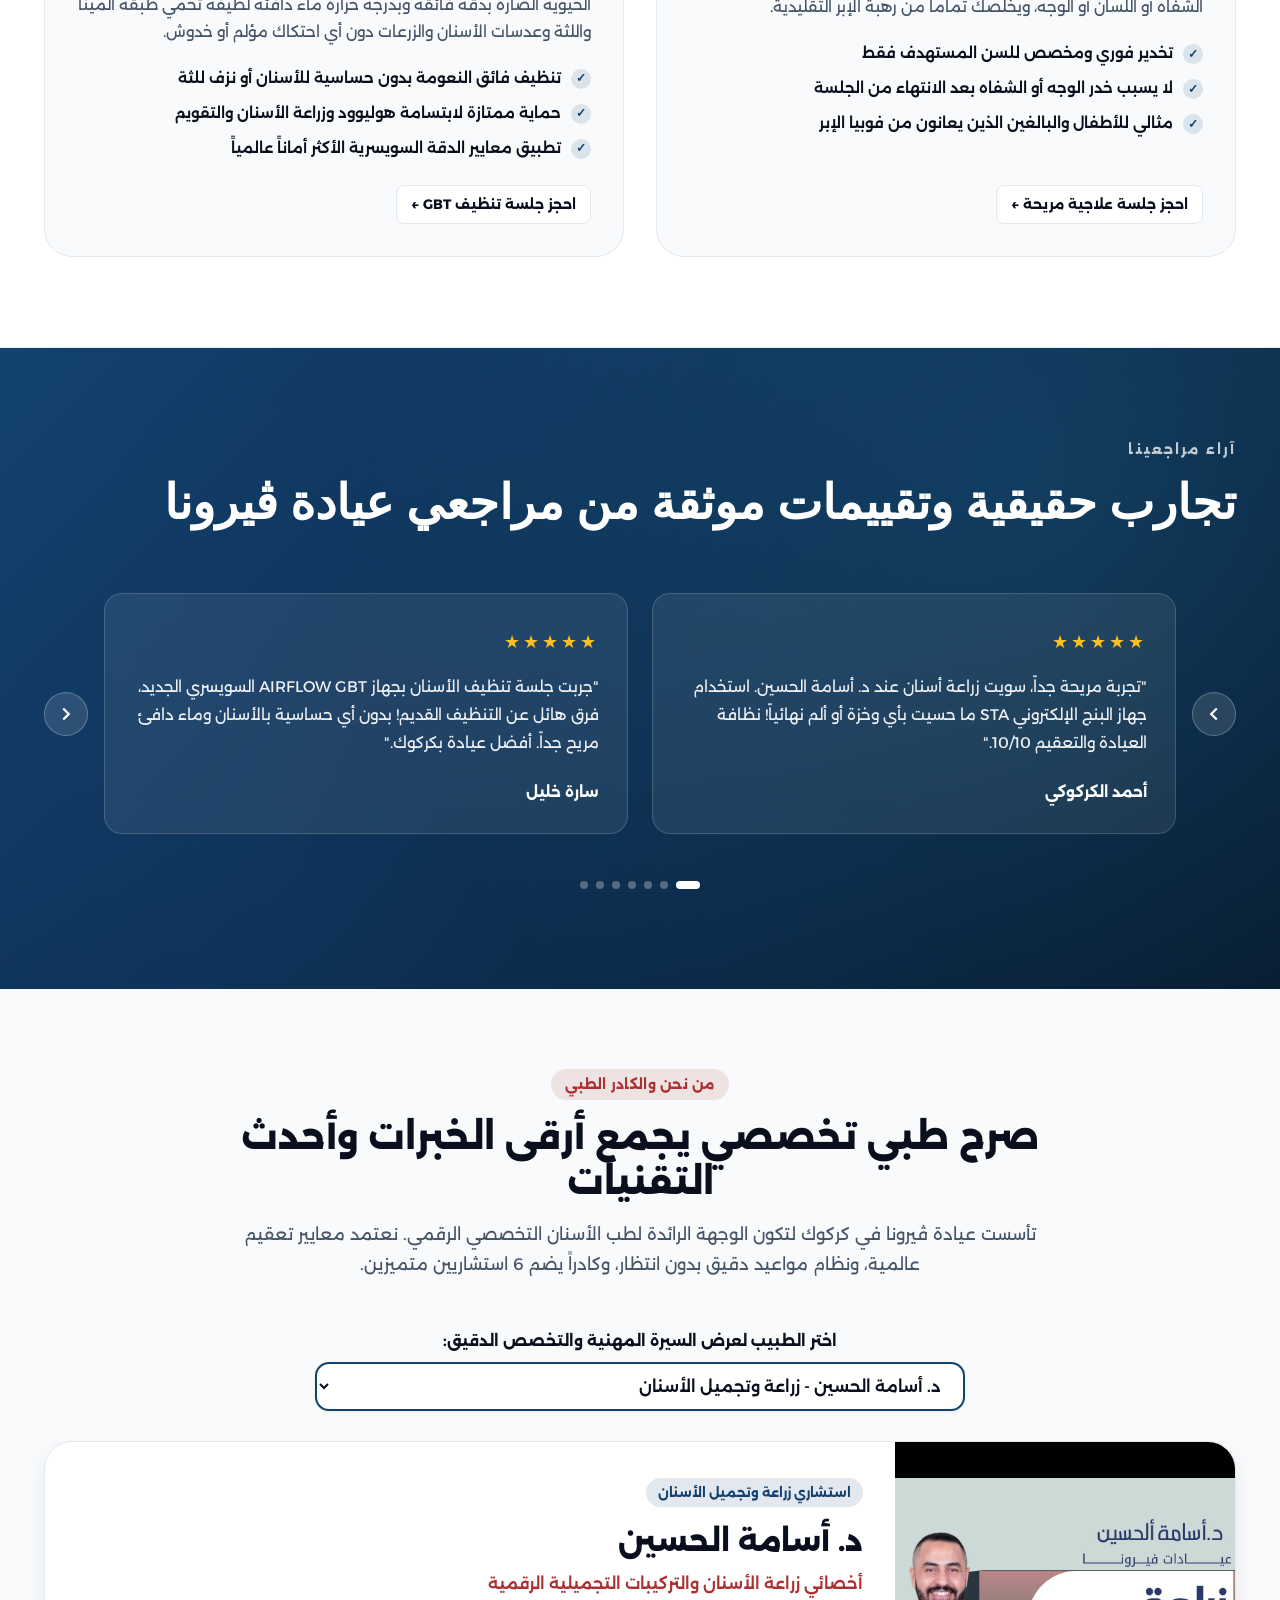
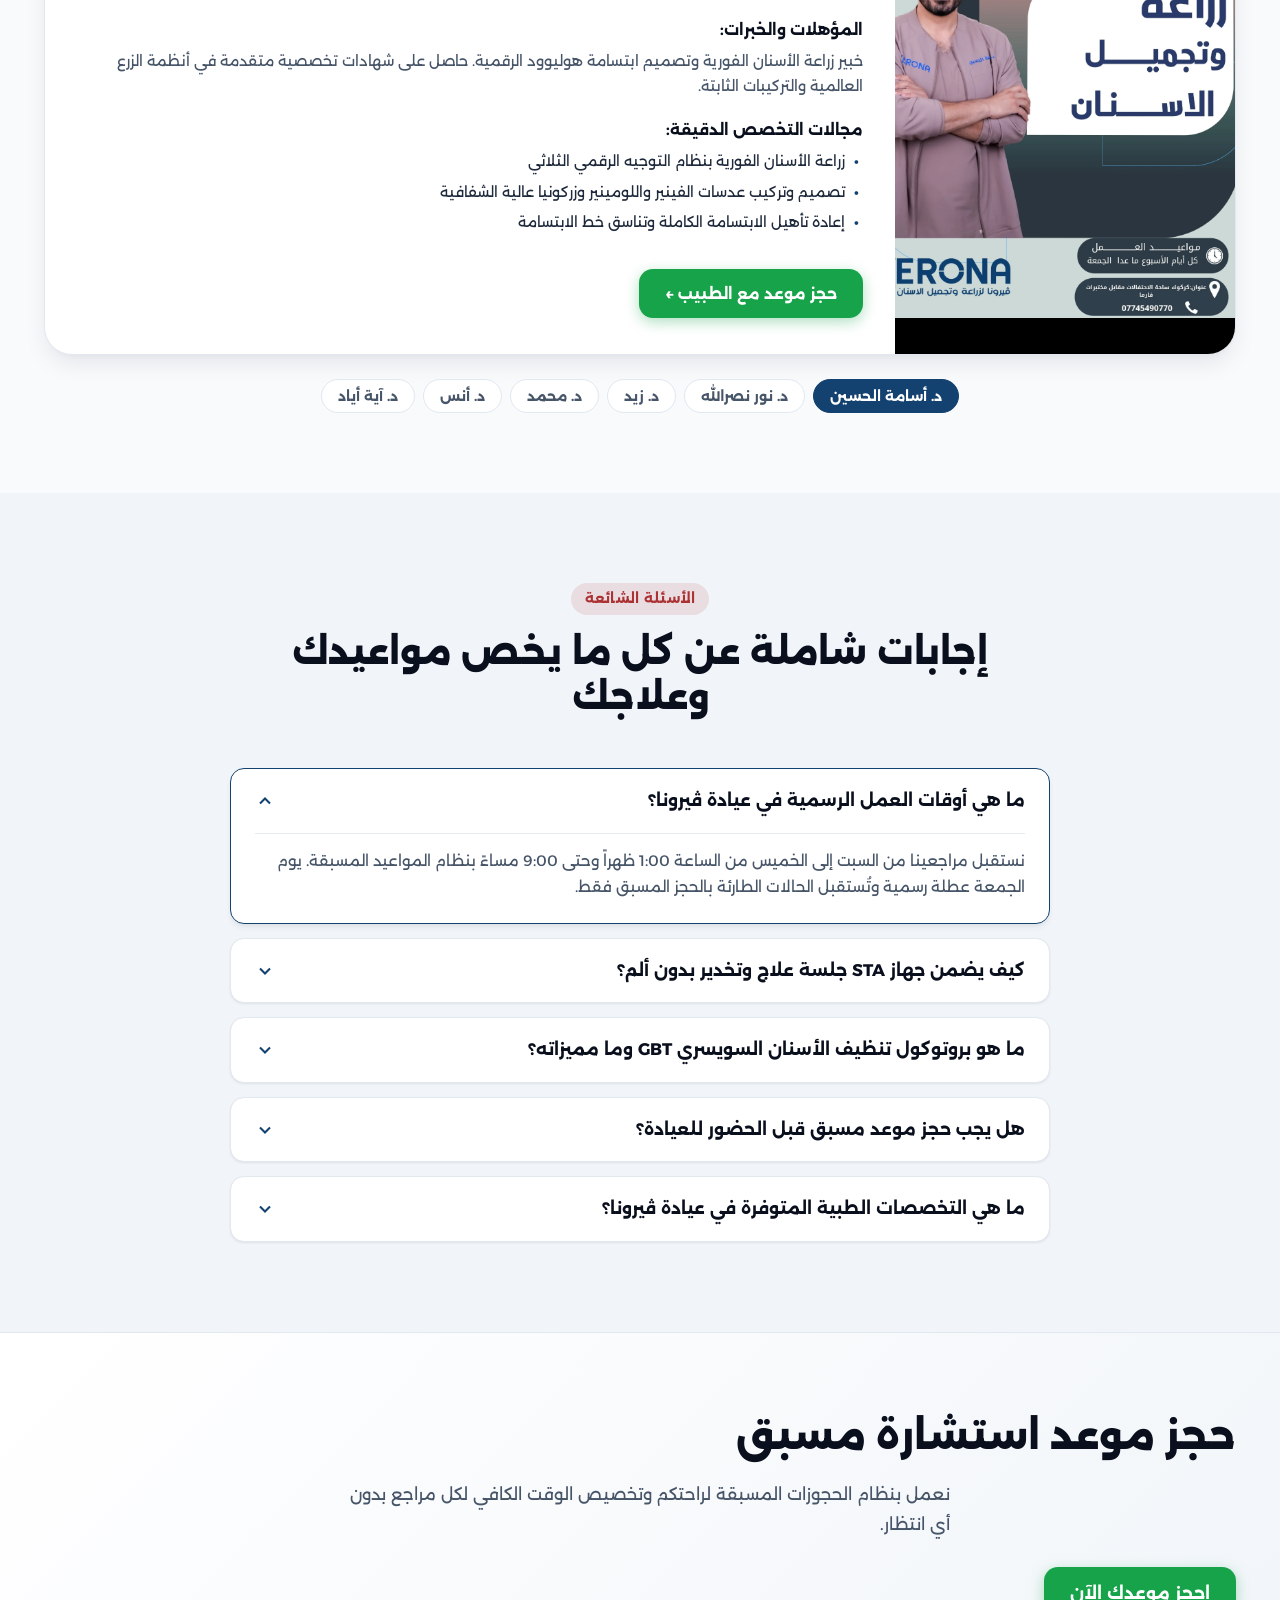
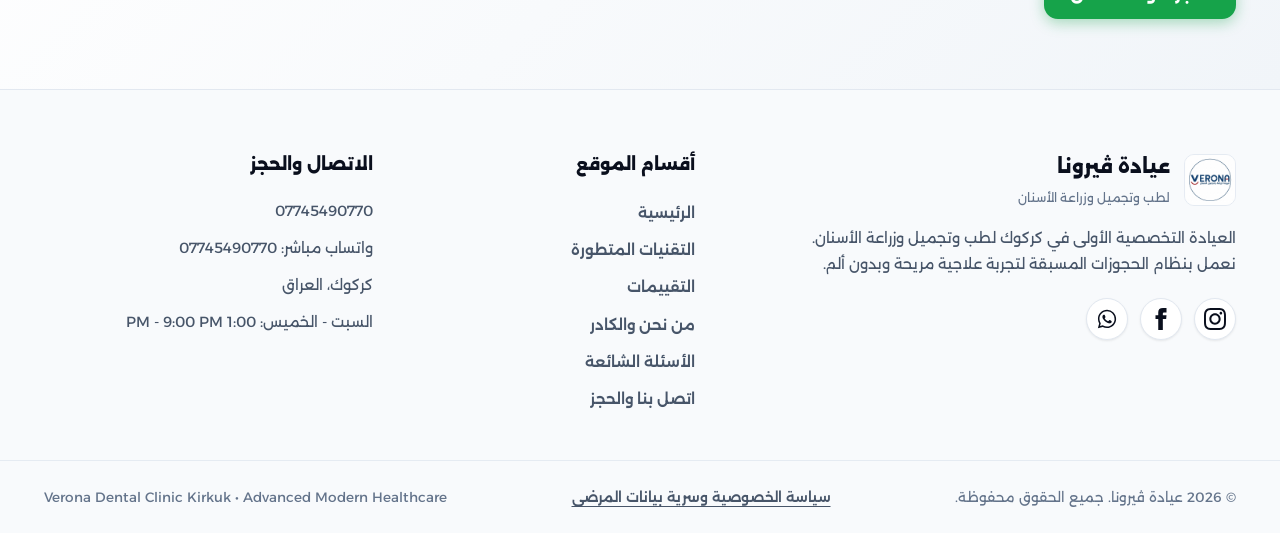
==== commit b37cc11a: "Translate FAQ and reviews section titles to Arabic and Kurdish" ====
--- a/index.html
+++ b/index.html
@@ -273,8 +273,8 @@
     <div class="reviews-ocean-overlay"></div>
     <div class="container reviews-ocean-container">
       <div class="reviews-ocean-header text-center">
-        <span class="reviews-ocean-eyebrow" data-i18n="reviews_eyebrow">WHAT PATIENTS SAY</span>
-        <h2 class="reviews-ocean-title" data-i18n="reviews_headline">Real reviews from our community.</h2>
+        <span class="reviews-ocean-eyebrow" data-i18n="reviews_eyebrow">آراء مراجعينا</span>
+        <h2 class="reviews-ocean-title" data-i18n="reviews_headline">تجارب حقيقية وتقييمات موثقة من مراجعي عيادة ڤيرونا</h2>
       </div>
 
       <div class="reviews-ocean-carousel-wrap">
@@ -450,8 +450,8 @@
   <section class="faq-section" id="faq">
     <div class="container">
       <div class="section-header text-center">
-        <span class="section-tag" data-i18n="faq_eyebrow">COMMON QUESTIONS</span>
-        <h2 class="section-title" data-i18n="faq_headline">Frequently Asked Questions</h2>
+        <span class="section-tag" data-i18n="faq_eyebrow">الأسئلة الشائعة</span>
+        <h2 class="section-title" data-i18n="faq_headline">إجابات شاملة عن كل ما يخص مواعيدك وعلاجك</h2>
       </div>
 
       <div class="faq-accordion-wrap">
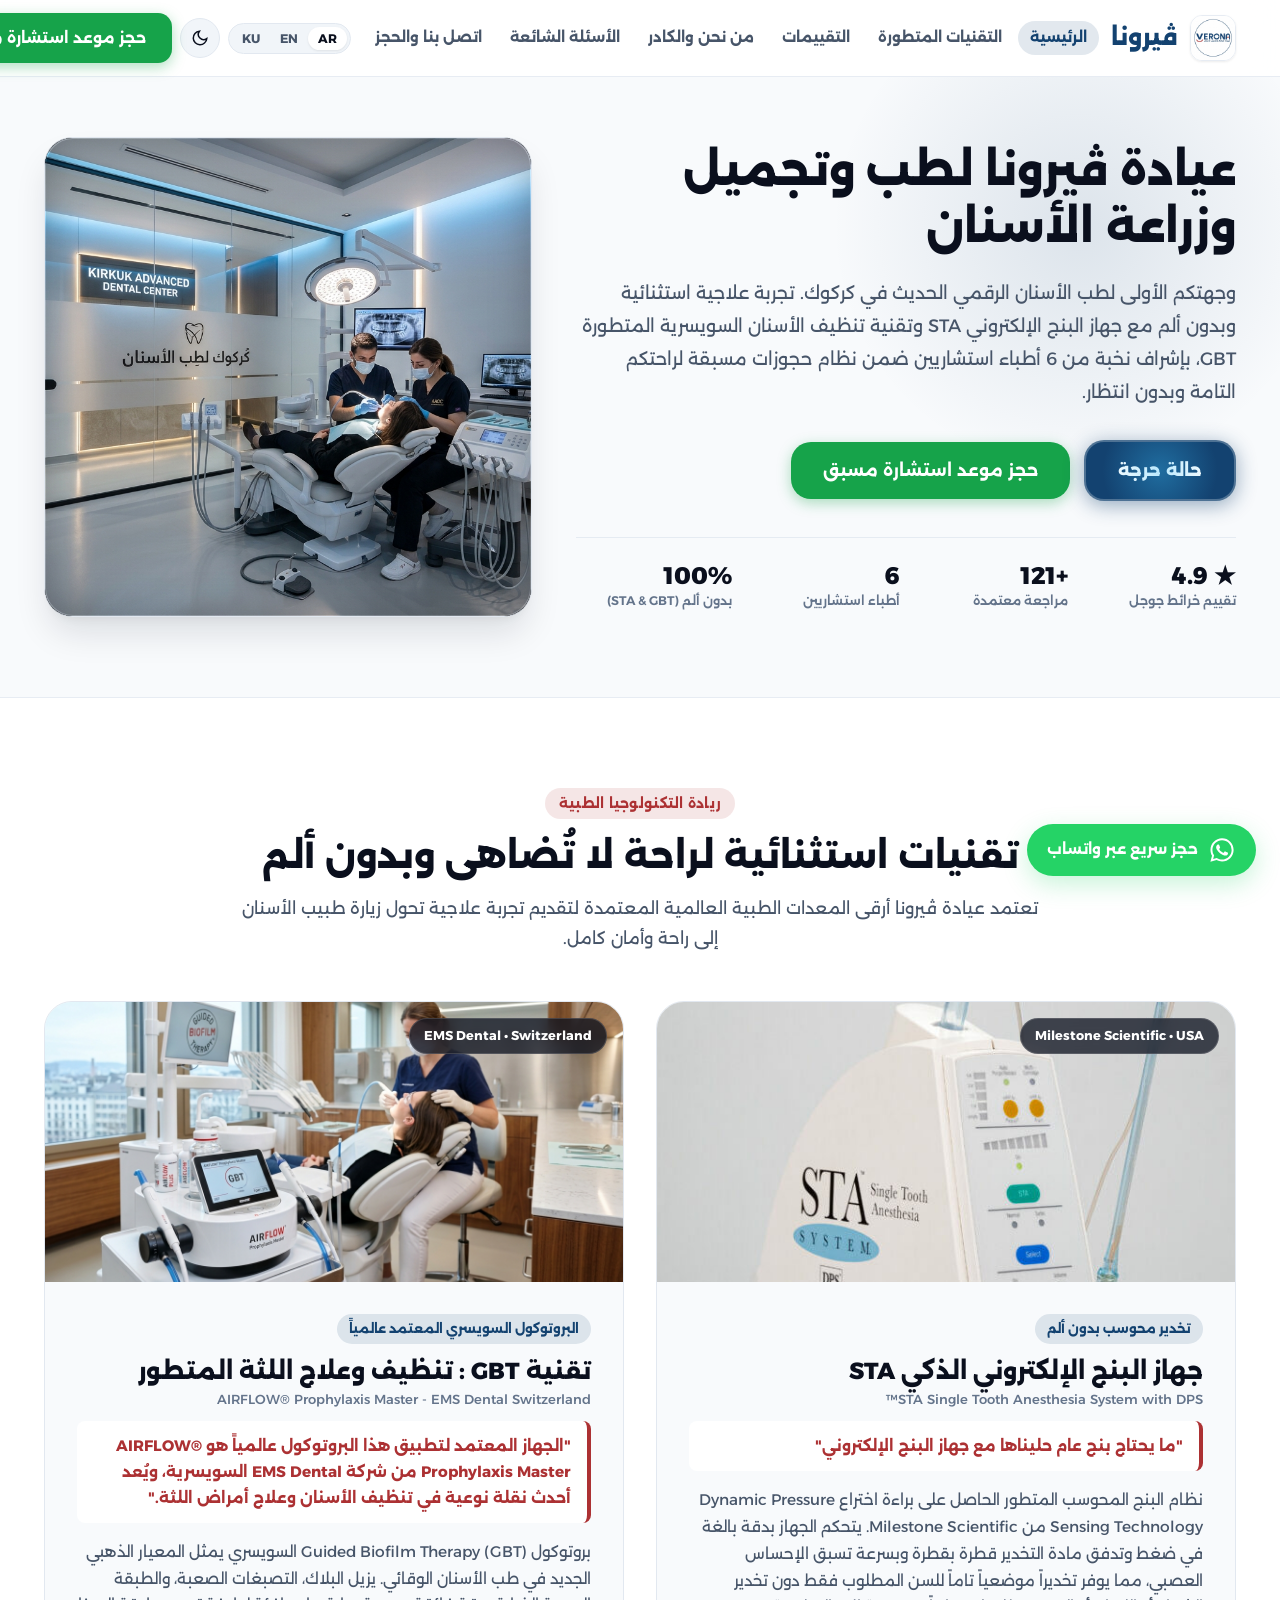
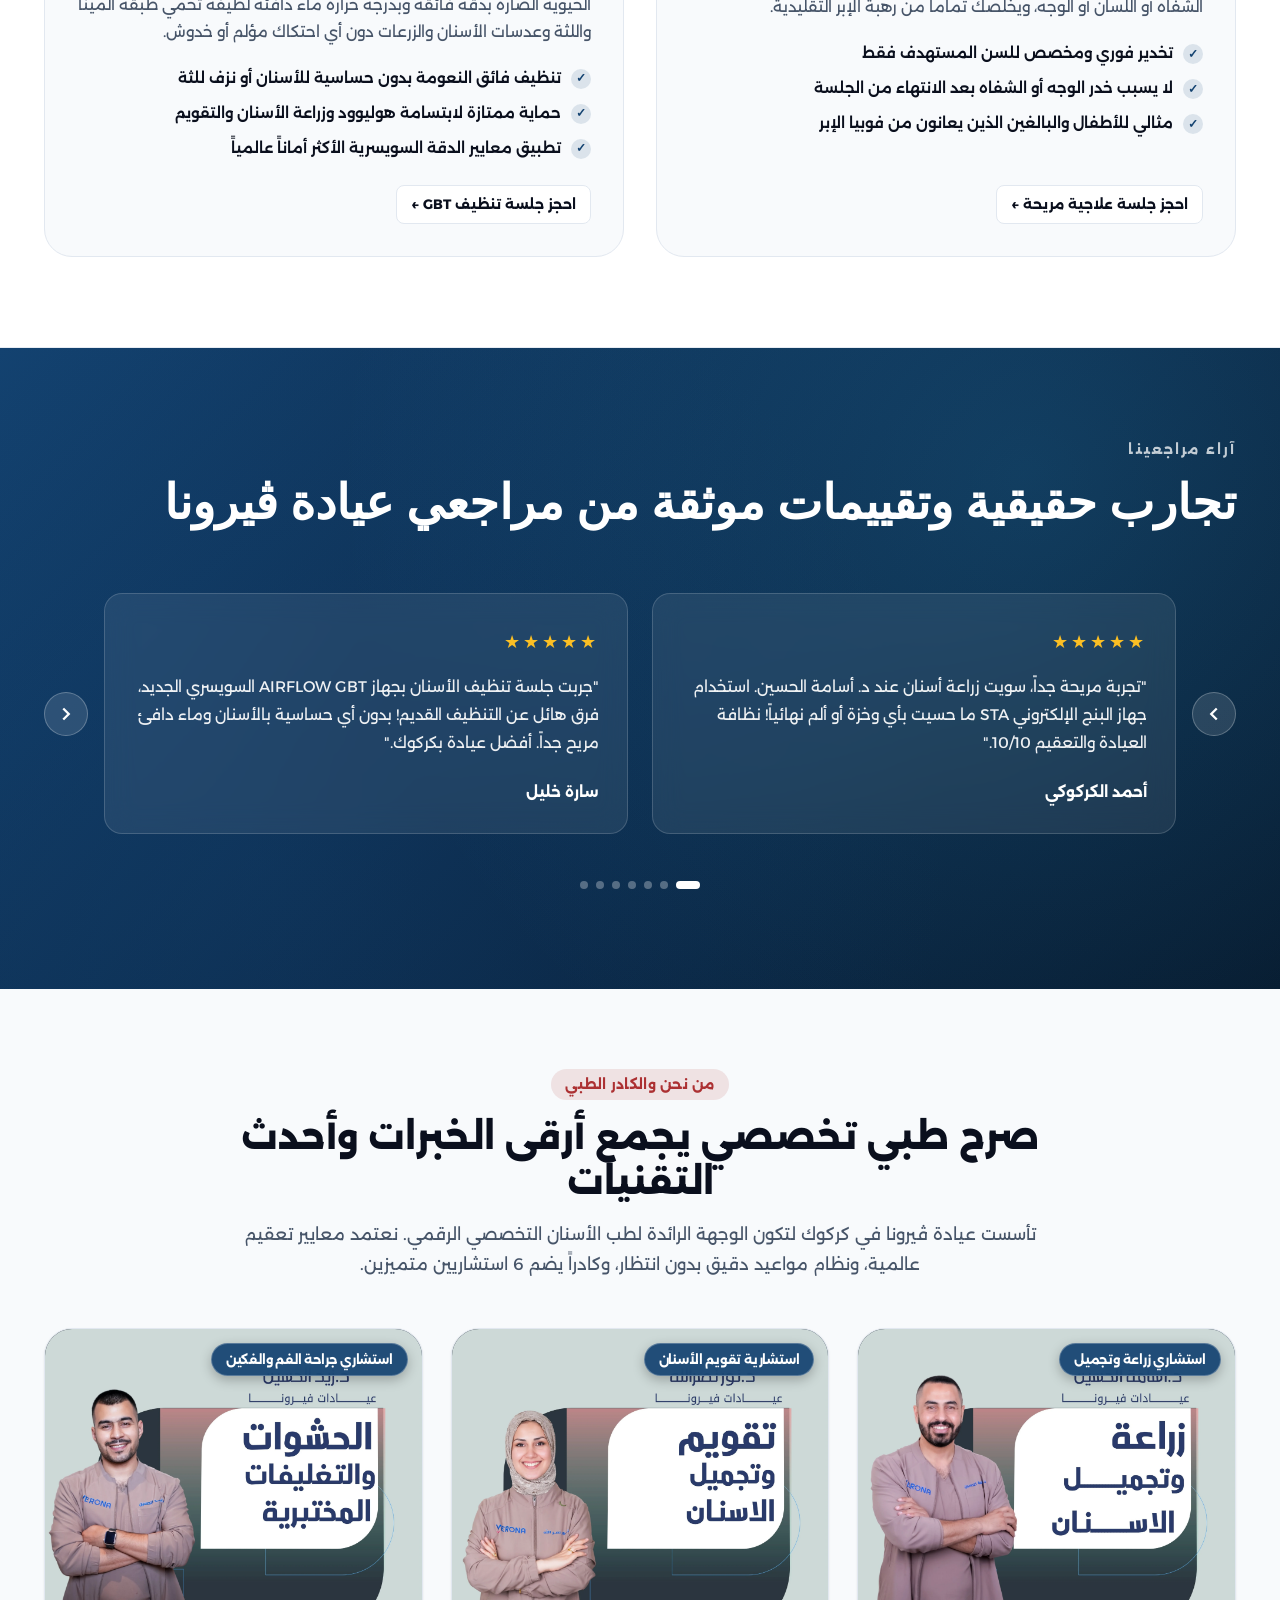
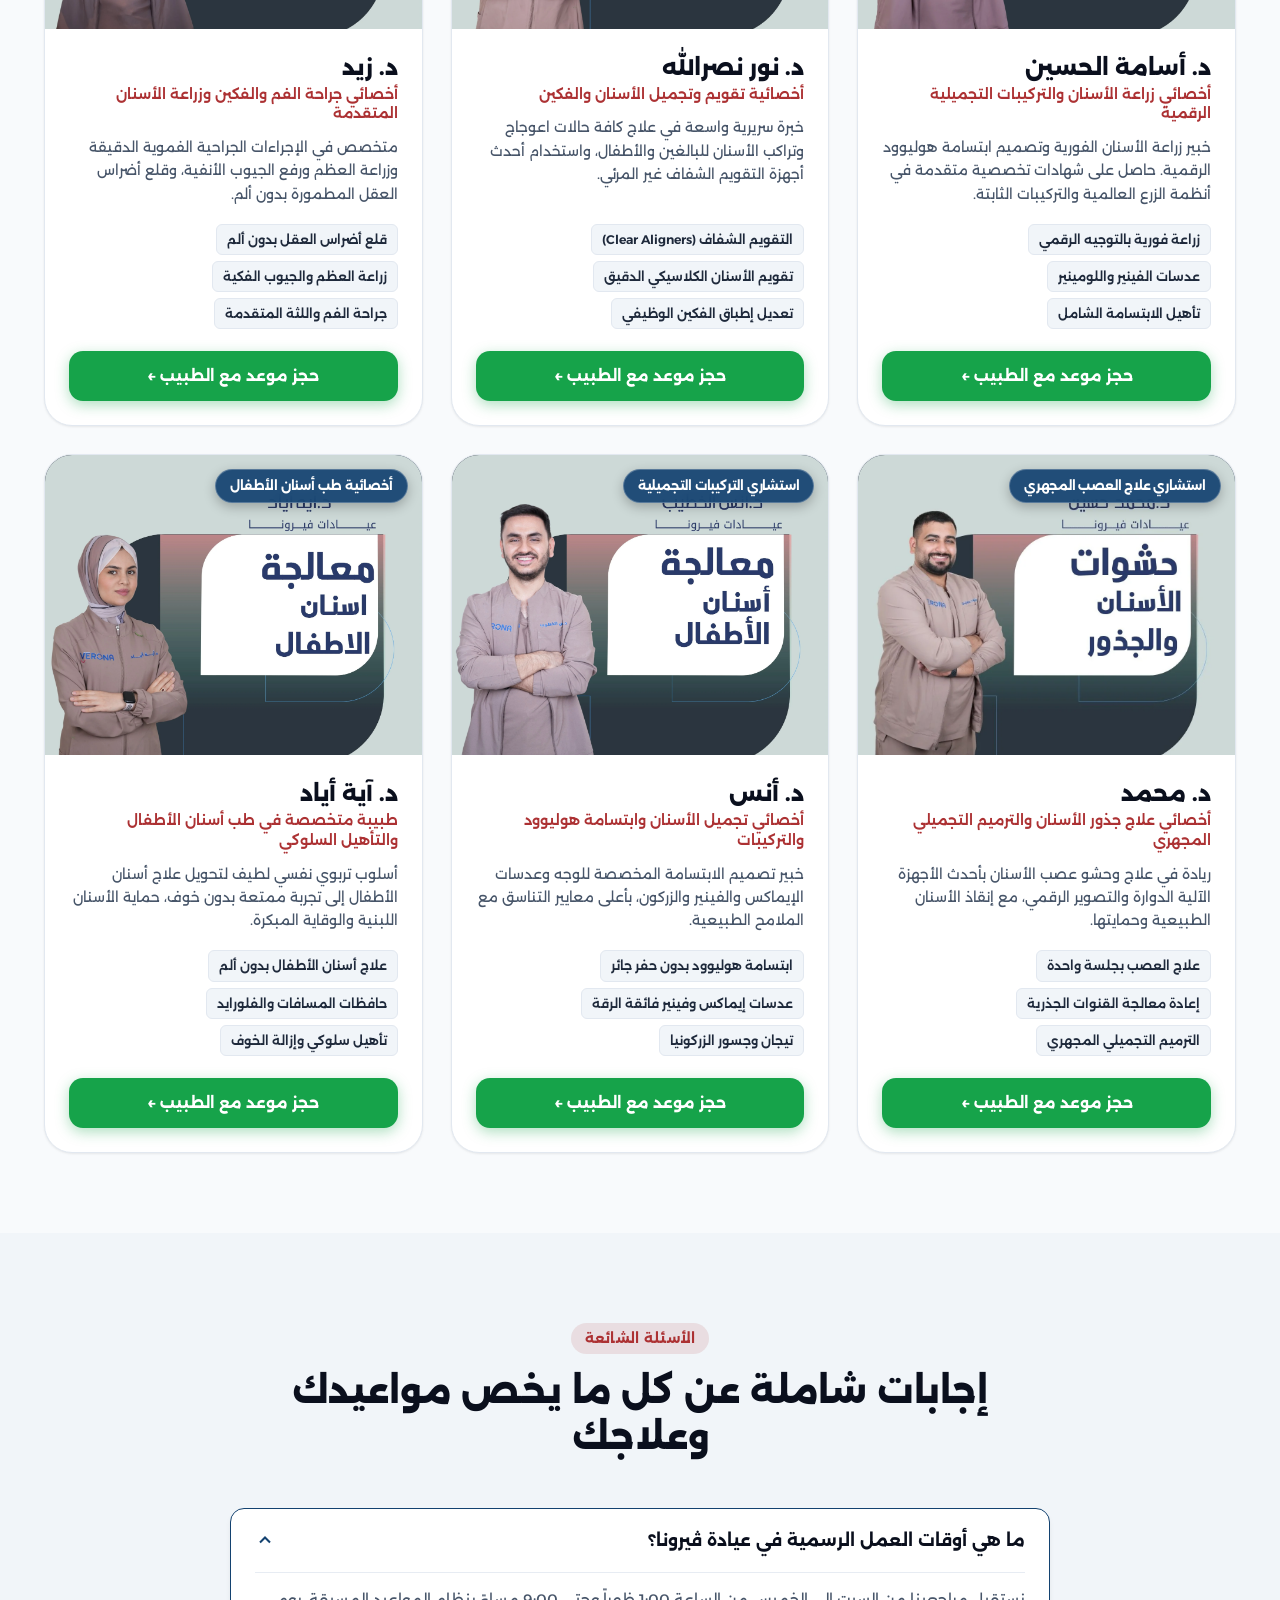
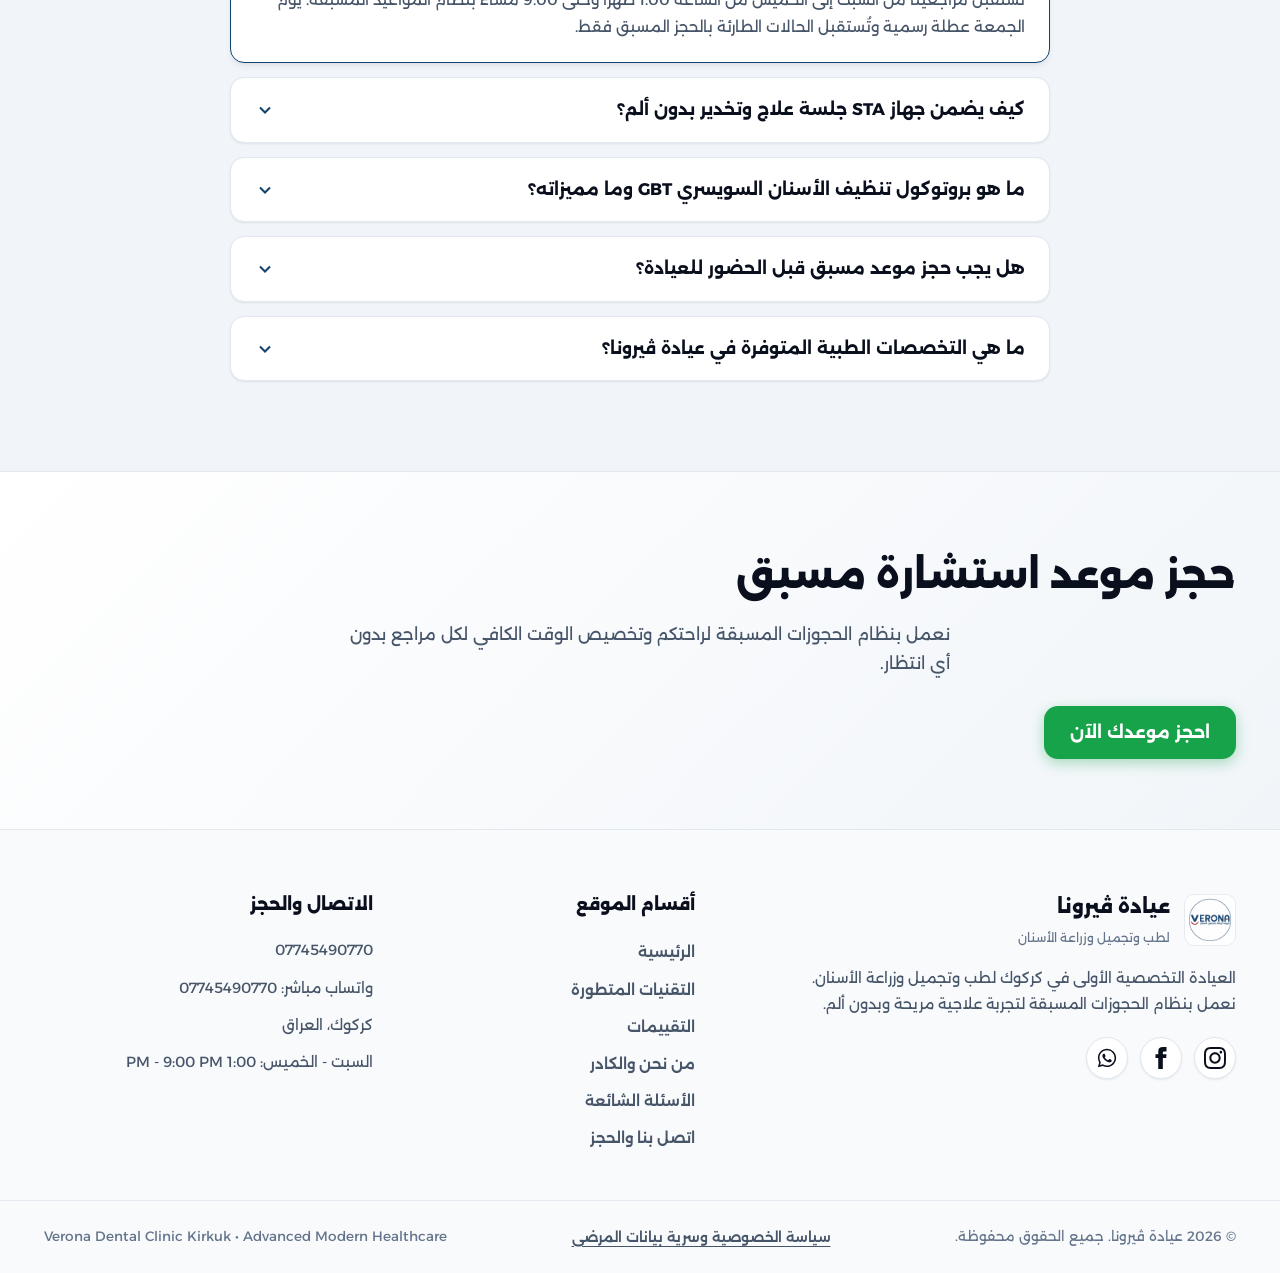
==== commit c3008827: "Revamp medical staff section to prestigious 6-doctor showcase grid" ====
--- a/index.html
+++ b/index.html
@@ -384,65 +384,162 @@
         </p>
       </div>
 
-      <div class="doctor-cv-interactive-wrap">
-        <div class="cv-selector-bar">
-          <label for="doctorCvSelect" class="cv-selector-label" data-i18n="cv_dropdown_label">اختر الطبيب لعرض السيرة
-            المهنية والتخصص الدقيق:</label>
-          <select id="doctorCvSelect" class="form-select cv-select-dropdown">
-            <option value="osama" data-i18n="doc_opt_osama">د. أسامة الحسين - زراعة وتجميل الأسنان</option>
-            <option value="noor" data-i18n="doc_opt_noor">د. نور نصرالله - تقويم وتجميل الأسنان</option>
-            <option value="zaid" data-i18n="doc_opt_zaid">د. زيد - جراحة الفم والفكين والزراعة</option>
-            <option value="mohammed" data-i18n="doc_opt_mohammed">د. محمد - علاج العصب والترميم المجهري</option>
-            <option value="anas" data-i18n="doc_opt_anas">د. أنس - ابتسامة هوليوود والعدسات</option>
-            <option value="aya" data-i18n="doc_opt_aya">د. آية أياد - طب أسنان الأطفال</option>
-          </select>
-        </div>
-
-        <div class="cv-display-card" id="cvDisplayCard">
-          <div class="cv-photo-side">
-            <img src="assets/staff/dr-osama.webp" alt="د. أسامة الحسين" id="cvDoctorImg" class="cv-doctor-img"
-              loading="lazy">
-          </div>
-          <div class="cv-content-side">
-            <div class="cv-badge-row">
-              <span class="cv-badge" id="cvDoctorBadge">استشاري زراعة وتجميل الأسنان</span>
-            </div>
-            <h3 class="cv-doctor-name" id="cvDoctorName">د. أسامة الحسين</h3>
-            <p class="cv-doctor-role" id="cvDoctorRole">أخصائي زراعة الأسنان والتركيبات التجميلية الرقمية</p>
-
-            <div class="cv-section-block">
-              <h4 class="cv-block-title" data-i18n="cv_qualifications_label">المؤهلات والخبرات:</h4>
-              <p class="cv-block-text" id="cvDoctorQualifications">
-                خبير زراعة الأسنان الفورية وتصميم ابتسامة هوليوود الرقمية. حاصل على شهادات تخصصية متقدمة في أنظمة الزرع
-                العالمية والتركيبات الثابتة.
-              </p>
-            </div>
-
-            <div class="cv-section-block">
-              <h4 class="cv-block-title" data-i18n="cv_specialties_label">مجالات التخصص الدقيقة:</h4>
-              <ul class="cv-specialties-list" id="cvDoctorSpecialties">
-                <li>زراعة الأسنان الفورية بنظام التوجيه الرقمي الثلاثي</li>
-                <li>تصميم وتركيب عدسات الفينير واللومينير وزركونيا عالية الشفافية</li>
-                <li>إعادة تأهيل الابتسامة الكاملة وتناسق خط الابتسامة</li>
-              </ul>
-            </div>
-
-            <div class="cv-action-row">
-              <a href="contact.html#booking" class="btn btn-green-nav" id="cvBookBtn" data-i18n="btn_book_with_doc">
+      <div class="doctors-showcase-grid">
+        <article class="doctor-showcase-card">
+          <div class="doc-card-image-wrap">
+            <img src="assets/staff/dr-osama.webp" alt="د. أسامة الحسين" class="doc-card-img" loading="lazy">
+            <span class="doc-floating-badge" data-i18n="doc_badge_osama">استشاري زراعة وتجميل</span>
+          </div>
+          <div class="doc-card-body">
+            <div class="doc-card-header">
+              <h3 class="doc-card-name" data-i18n="doc_name_osama">د. أسامة الحسين</h3>
+              <p class="doc-card-role" data-i18n="doc_role_osama">أخصائي زراعة الأسنان والتركيبات التجميلية الرقمية</p>
+            </div>
+            <p class="doc-card-bio" data-i18n="doc_bio_osama">
+              خبير زراعة الأسنان الفورية وتصميم ابتسامة هوليوود الرقمية. حاصل على شهادات تخصصية متقدمة في أنظمة الزرع العالمية والتركيبات الثابتة.
+            </p>
+            <div class="doc-specialties-chips">
+              <span class="spec-chip" data-i18n="doc_osama_s1">زراعة فورية بالتوجيه الرقمي</span>
+              <span class="spec-chip" data-i18n="doc_osama_s2">عدسات الفينير واللومينير</span>
+              <span class="spec-chip" data-i18n="doc_osama_s3">تأهيل الابتسامة الشامل</span>
+            </div>
+            <div class="doc-card-footer">
+              <a href="contact.html?doc=osama#booking" class="btn btn-booking-green btn-block" data-i18n="btn_book_with_doc">
                 حجز موعد مع الطبيب &larr;
               </a>
             </div>
           </div>
-        </div>
-
-        <div class="doctors-pills-row" id="doctorsPillsRow">
-          <button type="button" class="doc-pill-btn active" data-doc="osama">د. أسامة الحسين</button>
-          <button type="button" class="doc-pill-btn" data-doc="noor">د. نور نصرالله</button>
-          <button type="button" class="doc-pill-btn" data-doc="zaid">د. زيد</button>
-          <button type="button" class="doc-pill-btn" data-doc="mohammed">د. محمد</button>
-          <button type="button" class="doc-pill-btn" data-doc="anas">د. أنس</button>
-          <button type="button" class="doc-pill-btn" data-doc="aya">د. آية أياد</button>
-        </div>
+        </article>
+
+        <article class="doctor-showcase-card">
+          <div class="doc-card-image-wrap">
+            <img src="assets/staff/dr-noor.webp" alt="د. نور نصرالله" class="doc-card-img" loading="lazy">
+            <span class="doc-floating-badge" data-i18n="doc_badge_noor">استشارية تقويم الأسنان</span>
+          </div>
+          <div class="doc-card-body">
+            <div class="doc-card-header">
+              <h3 class="doc-card-name" data-i18n="doc_name_noor">د. نور نصرالله</h3>
+              <p class="doc-card-role" data-i18n="doc_role_noor">أخصائية تقويم وتجميل الأسنان والفكين</p>
+            </div>
+            <p class="doc-card-bio" data-i18n="doc_bio_noor">
+              خبرة سريرية واسعة في علاج كافة حالات اعوجاج وتراكب الأسنان للبالغين والأطفال، واستخدام أحدث أجهزة التقويم الشفاف غير المرئي.
+            </p>
+            <div class="doc-specialties-chips">
+              <span class="spec-chip" data-i18n="doc_noor_s1">التقويم الشفاف (Clear Aligners)</span>
+              <span class="spec-chip" data-i18n="doc_noor_s2">تقويم الأسنان الكلاسيكي الدقيق</span>
+              <span class="spec-chip" data-i18n="doc_noor_s3">تعديل إطباق الفكين الوظيفي</span>
+            </div>
+            <div class="doc-card-footer">
+              <a href="contact.html?doc=noor#booking" class="btn btn-booking-green btn-block" data-i18n="btn_book_with_doc">
+                حجز موعد مع الطبيب &larr;
+              </a>
+            </div>
+          </div>
+        </article>
+
+        <article class="doctor-showcase-card">
+          <div class="doc-card-image-wrap">
+            <img src="assets/staff/dr-zaid.webp" alt="د. زيد" class="doc-card-img" loading="lazy">
+            <span class="doc-floating-badge" data-i18n="doc_badge_zaid">استشاري جراحة الفم والفكين</span>
+          </div>
+          <div class="doc-card-body">
+            <div class="doc-card-header">
+              <h3 class="doc-card-name" data-i18n="doc_name_zaid">د. زيد</h3>
+              <p class="doc-card-role" data-i18n="doc_role_zaid">أخصائي جراحة الفم والفكين وزراعة الأسنان المتقدمة</p>
+            </div>
+            <p class="doc-card-bio" data-i18n="doc_bio_zaid">
+              متخصص في الإجراءات الجراحية الفموية الدقيقة وزراعة العظم ورفع الجيوب الأنفية، وقلع أضراس العقل المطمورة بدون ألم.
+            </p>
+            <div class="doc-specialties-chips">
+              <span class="spec-chip" data-i18n="doc_zaid_s1">قلع أضراس العقل بدون ألم</span>
+              <span class="spec-chip" data-i18n="doc_zaid_s2">زراعة العظم والجيوب الفكية</span>
+              <span class="spec-chip" data-i18n="doc_zaid_s3">جراحة الفم واللثة المتقدمة</span>
+            </div>
+            <div class="doc-card-footer">
+              <a href="contact.html?doc=zaid#booking" class="btn btn-booking-green btn-block" data-i18n="btn_book_with_doc">
+                حجز موعد مع الطبيب &larr;
+              </a>
+            </div>
+          </div>
+        </article>
+
+        <article class="doctor-showcase-card">
+          <div class="doc-card-image-wrap">
+            <img src="assets/staff/dr-mohammed.webp" alt="د. محمد" class="doc-card-img" loading="lazy">
+            <span class="doc-floating-badge" data-i18n="doc_badge_mohammed">استشاري علاج العصب المجهري</span>
+          </div>
+          <div class="doc-card-body">
+            <div class="doc-card-header">
+              <h3 class="doc-card-name" data-i18n="doc_name_mohammed">د. محمد</h3>
+              <p class="doc-card-role" data-i18n="doc_role_mohammed">أخصائي علاج جذور الأسنان والترميم التجميلي المجهري</p>
+            </div>
+            <p class="doc-card-bio" data-i18n="doc_bio_mohammed">
+              ريادة في علاج وحشو عصب الأسنان بأحدث الأجهزة الآلية الدوارة والتصوير الرقمي، مع إنقاذ الأسنان الطبيعية وحمايتها.
+            </p>
+            <div class="doc-specialties-chips">
+              <span class="spec-chip" data-i18n="doc_mohammed_s1">علاج العصب بجلسة واحدة</span>
+              <span class="spec-chip" data-i18n="doc_mohammed_s2">إعادة معالجة القنوات الجذرية</span>
+              <span class="spec-chip" data-i18n="doc_mohammed_s3">الترميم التجميلي المجهري</span>
+            </div>
+            <div class="doc-card-footer">
+              <a href="contact.html?doc=mohammed#booking" class="btn btn-booking-green btn-block" data-i18n="btn_book_with_doc">
+                حجز موعد مع الطبيب &larr;
+              </a>
+            </div>
+          </div>
+        </article>
+
+        <article class="doctor-showcase-card">
+          <div class="doc-card-image-wrap">
+            <img src="assets/staff/dr-anas.webp" alt="د. أنس" class="doc-card-img" loading="lazy">
+            <span class="doc-floating-badge" data-i18n="doc_badge_anas">استشاري التركيبات التجميلية</span>
+          </div>
+          <div class="doc-card-body">
+            <div class="doc-card-header">
+              <h3 class="doc-card-name" data-i18n="doc_name_anas">د. أنس</h3>
+              <p class="doc-card-role" data-i18n="doc_role_anas">أخصائي تجميل الأسنان وابتسامة هوليوود والتركيبات</p>
+            </div>
+            <p class="doc-card-bio" data-i18n="doc_bio_anas">
+              خبير تصميم الابتسامة المخصصة للوجه وعدسات الإيماكس والفينير والزركون، بأعلى معايير التناسق مع الملامح الطبيعية.
+            </p>
+            <div class="doc-specialties-chips">
+              <span class="spec-chip" data-i18n="doc_anas_s1">ابتسامة هوليوود بدون حفر جائر</span>
+              <span class="spec-chip" data-i18n="doc_anas_s2">عدسات إيماكس وفينير فائقة الرقة</span>
+              <span class="spec-chip" data-i18n="doc_anas_s3">تيجان وجسور الزركونيا</span>
+            </div>
+            <div class="doc-card-footer">
+              <a href="contact.html?doc=anas#booking" class="btn btn-booking-green btn-block" data-i18n="btn_book_with_doc">
+                حجز موعد مع الطبيب &larr;
+              </a>
+            </div>
+          </div>
+        </article>
+
+        <article class="doctor-showcase-card">
+          <div class="doc-card-image-wrap">
+            <img src="assets/staff/dr-aya.webp" alt="د. آية أياد" class="doc-card-img" loading="lazy">
+            <span class="doc-floating-badge" data-i18n="doc_badge_aya">أخصائية طب أسنان الأطفال</span>
+          </div>
+          <div class="doc-card-body">
+            <div class="doc-card-header">
+              <h3 class="doc-card-name" data-i18n="doc_name_aya">د. آية أياد</h3>
+              <p class="doc-card-role" data-i18n="doc_role_aya">طبيبة متخصصة في طب أسنان الأطفال والتأهيل السلوكي</p>
+            </div>
+            <p class="doc-card-bio" data-i18n="doc_bio_aya">
+              أسلوب تربوي نفسي لطيف لتحويل علاج أسنان الأطفال إلى تجربة ممتعة بدون خوف، حماية الأسنان اللبنية والوقاية المبكرة.
+            </p>
+            <div class="doc-specialties-chips">
+              <span class="spec-chip" data-i18n="doc_aya_s1">علاج أسنان الأطفال بدون ألم</span>
+              <span class="spec-chip" data-i18n="doc_aya_s2">حافظات المسافات والفلورايد</span>
+              <span class="spec-chip" data-i18n="doc_aya_s3">تأهيل سلوكي وإزالة الخوف</span>
+            </div>
+            <div class="doc-card-footer">
+              <a href="contact.html?doc=aya#booking" class="btn btn-booking-green btn-block" data-i18n="btn_book_with_doc">
+                حجز موعد مع الطبيب &larr;
+              </a>
+            </div>
+          </div>
+        </article>
       </div>
     </div>
   </section>
--- a/styles.css
+++ b/styles.css
@@ -2685,168 +2685,141 @@
   background: var(--color-canvas-base);
 }
 
-.cv-selector-bar {
-  max-width: 650px;
-  margin: 0 auto 30px;
-  display: flex;
-  flex-direction: column;
-  gap: 8px;
-}
-
-.cv-selector-label {
-  font-size: 0.95rem;
-  font-weight: 700;
-  color: var(--color-text-headline);
-  text-align: center;
-}
-
-.cv-select-dropdown {
-  font-size: 1rem;
-  font-weight: 600;
-  padding: 12px 18px;
-  border-radius: var(--radius-md);
-  border: 2px solid var(--color-brand-sapphire);
-  background: var(--color-canvas-card);
-  color: var(--color-text-headline);
-  box-shadow: var(--shadow-sm);
-}
-
-.cv-display-card {
+.doctors-showcase-grid {
   display: grid;
-  grid-template-columns: 340px 1fr;
+  grid-template-columns: repeat(3, 1fr);
+  gap: 28px;
+  max-width: 1200px;
+  margin: 0 auto;
+}
+
+.doctor-showcase-card {
   background: var(--color-canvas-card);
   border: 1px solid var(--color-border-main);
   border-radius: var(--radius-xl);
   overflow: hidden;
-  box-shadow: var(--shadow-lg);
-  margin-bottom: 24px;
-  transition: all 250ms ease;
-}
-
-.cv-photo-side {
-  background: #000000;
-  display: flex;
-  align-items: center;
-  justify-content: center;
-}
-
-.cv-doctor-img {
+  display: flex;
+  flex-direction: column;
+  box-shadow: var(--shadow-sm);
+  transition: transform 0.28s cubic-bezier(0.16, 1, 0.3, 1), box-shadow 0.28s cubic-bezier(0.16, 1, 0.3, 1), border-color 0.28s ease;
+}
+
+.doctor-showcase-card:hover {
+  transform: translateY(-8px);
+  box-shadow: 0 20px 40px -15px rgba(19, 66, 112, 0.18), 0 8px 16px -6px rgba(0, 0, 0, 0.08);
+  border-color: var(--color-brand-sapphire);
+}
+
+.doc-card-image-wrap {
+  position: relative;
+  width: 100%;
+  height: 300px;
+  background: linear-gradient(135deg, #0b1526, #162a4a);
+  overflow: hidden;
+}
+
+.doc-card-img {
   width: 100%;
   height: 100%;
-  max-height: 440px;
   object-fit: cover;
   object-position: center top;
   display: block;
-}
-
-.cv-content-side {
-  padding: 36px 32px;
+  transition: transform 0.4s ease;
+}
+
+.doctor-showcase-card:hover .doc-card-img {
+  transform: scale(1.04);
+}
+
+.doc-floating-badge {
+  position: absolute;
+  top: 14px;
+  right: 14px;
+  background: rgba(19, 66, 112, 0.92);
+  backdrop-filter: blur(8px);
+  -webkit-backdrop-filter: blur(8px);
+  color: #ffffff;
+  border-radius: var(--radius-pill);
+  padding: 5px 14px;
+  font-weight: 700;
+  font-size: 0.78rem;
+  letter-spacing: -0.2px;
+  border: 1px solid rgba(255, 255, 255, 0.25);
+  box-shadow: 0 4px 12px rgba(0, 0, 0, 0.25);
+  z-index: 2;
+}
+
+[dir="ltr"] .doc-floating-badge {
+  right: auto;
+  left: 14px;
+}
+
+.doc-card-body {
+  padding: 24px;
   display: flex;
   flex-direction: column;
-}
-
-.cv-badge-row {
-  margin-bottom: 10px;
-}
-
-.cv-badge {
-  display: inline-block;
-  padding: 4px 12px;
-  background: var(--color-brand-sapphire-glow);
-  color: var(--color-brand-sapphire);
-  border-radius: var(--radius-pill);
-  font-size: 0.8rem;
-  font-weight: 700;
-}
-
-.cv-doctor-name {
-  font-size: 1.8rem;
+  flex: 1;
+}
+
+.doc-card-header {
+  margin-bottom: 12px;
+}
+
+.doc-card-name {
+  font-size: 1.35rem;
   font-weight: 800;
   color: var(--color-text-headline);
   margin-bottom: 4px;
-}
-
-.cv-doctor-role {
-  font-size: 1rem;
+  line-height: 1.3;
+}
+
+.doc-card-role {
+  font-size: 0.88rem;
   font-weight: 600;
   color: var(--color-brand-ruby);
-  margin-bottom: 20px;
-}
-
-.cv-section-block {
+  line-height: 1.4;
+}
+
+.doc-card-bio {
+  font-size: 0.88rem;
+  color: var(--color-text-muted);
+  line-height: 1.65;
   margin-bottom: 18px;
-}
-
-.cv-block-title {
-  font-size: 0.95rem;
-  font-weight: 700;
-  color: var(--color-text-headline);
-  margin-bottom: 6px;
-}
-
-.cv-block-text {
-  font-size: 0.92rem;
-  color: var(--color-text-muted);
-  line-height: 1.7;
-}
-
-.cv-specialties-list {
-  list-style: none;
-  padding: 0;
-  display: flex;
-  flex-direction: column;
+  flex: 1;
+}
+
+.doc-specialties-chips {
+  display: flex;
+  flex-wrap: wrap;
   gap: 6px;
-}
-
-.cv-specialties-list li {
-  position: relative;
-  padding-inline-start: 18px;
-  font-size: 0.9rem;
+  margin-bottom: 22px;
+}
+
+.spec-chip {
+  background: var(--color-canvas-subtle);
+  border: 1px solid var(--color-border-main);
   color: var(--color-text-body);
-}
-
-.cv-specialties-list li::before {
-  content: '•';
-  position: absolute;
-  inset-inline-start: 4px;
-  color: var(--color-brand-sapphire);
-  font-weight: bold;
-}
-
-.cv-action-row {
+  font-size: 0.78rem;
+  font-weight: 600;
+  padding: 4px 10px;
+  border-radius: 6px;
+  transition: all 0.2s ease;
+}
+
+.doctor-showcase-card:hover .spec-chip {
+  border-color: rgba(19, 66, 112, 0.3);
+  background: rgba(19, 66, 112, 0.05);
+}
+
+.doc-card-footer {
   margin-top: auto;
-  padding-top: 16px;
-}
-
-.doctors-pills-row {
-  display: flex;
-  align-items: center;
+}
+
+.btn-block {
+  display: flex;
+  width: 100%;
+  text-align: center;
   justify-content: center;
-  flex-wrap: wrap;
-  gap: 8px;
-}
-
-.doc-pill-btn {
-  padding: 8px 16px;
-  background: var(--color-canvas-card);
-  border: 1px solid var(--color-border-main);
-  border-radius: var(--radius-pill);
-  font-size: 0.85rem;
-  font-weight: 700;
-  color: var(--color-text-muted);
-  cursor: pointer;
-  transition: all 180ms ease;
-}
-
-.doc-pill-btn:hover {
-  border-color: var(--color-brand-sapphire);
-  color: var(--color-brand-sapphire);
-}
-
-.doc-pill-btn.active {
-  background: var(--color-brand-sapphire);
-  color: #ffffff;
-  border-color: var(--color-brand-sapphire);
 }
 
 .faq-section {
@@ -3200,12 +3173,20 @@
   color: var(--color-text-headline);
 }
 
-@media (max-width: 860px) {
-  .cv-display-card {
+@media (max-width: 1024px) {
+  .doctors-showcase-grid {
+    grid-template-columns: repeat(2, 1fr);
+    gap: 22px;
+  }
+}
+
+@media (max-width: 680px) {
+  .doctors-showcase-grid {
     grid-template-columns: 1fr;
-  }
-  .cv-photo-side {
-    max-height: 320px;
+    gap: 20px;
+  }
+  .doc-card-image-wrap {
+    height: 320px;
   }
 }
 
